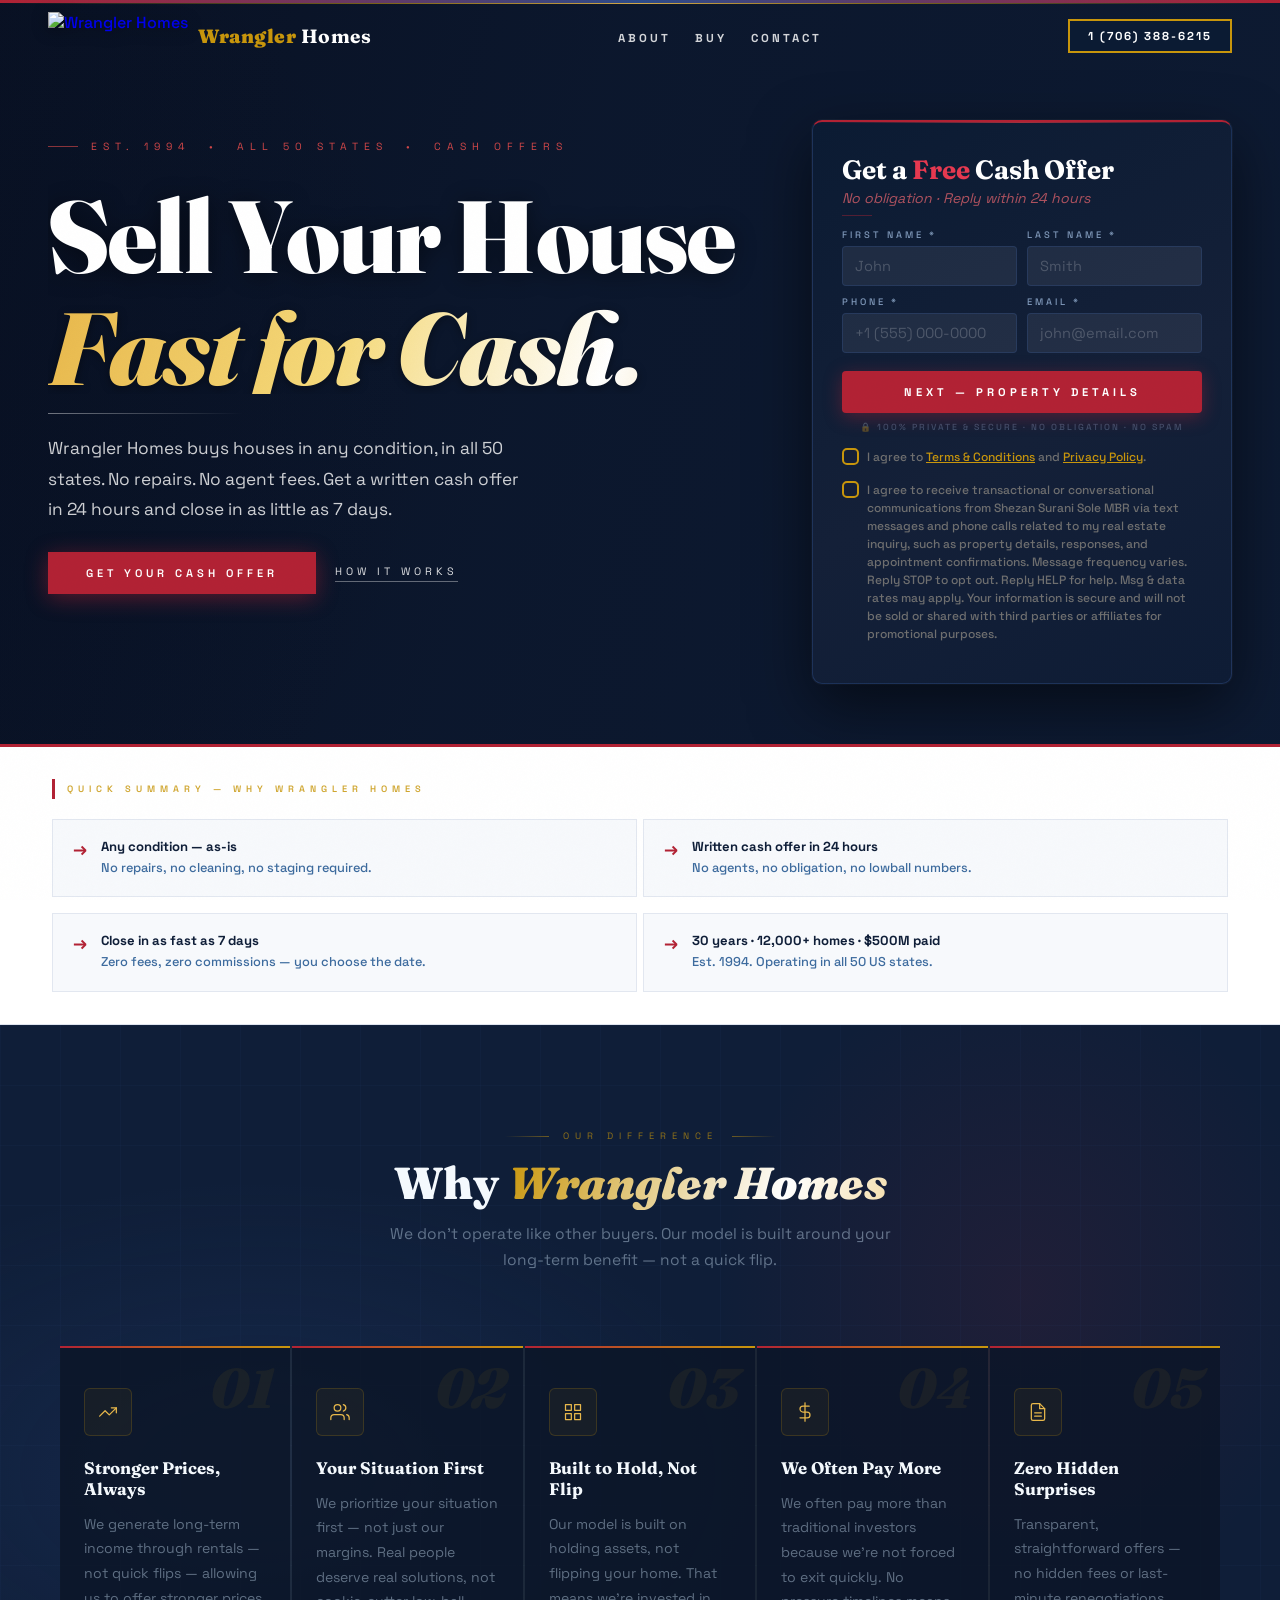
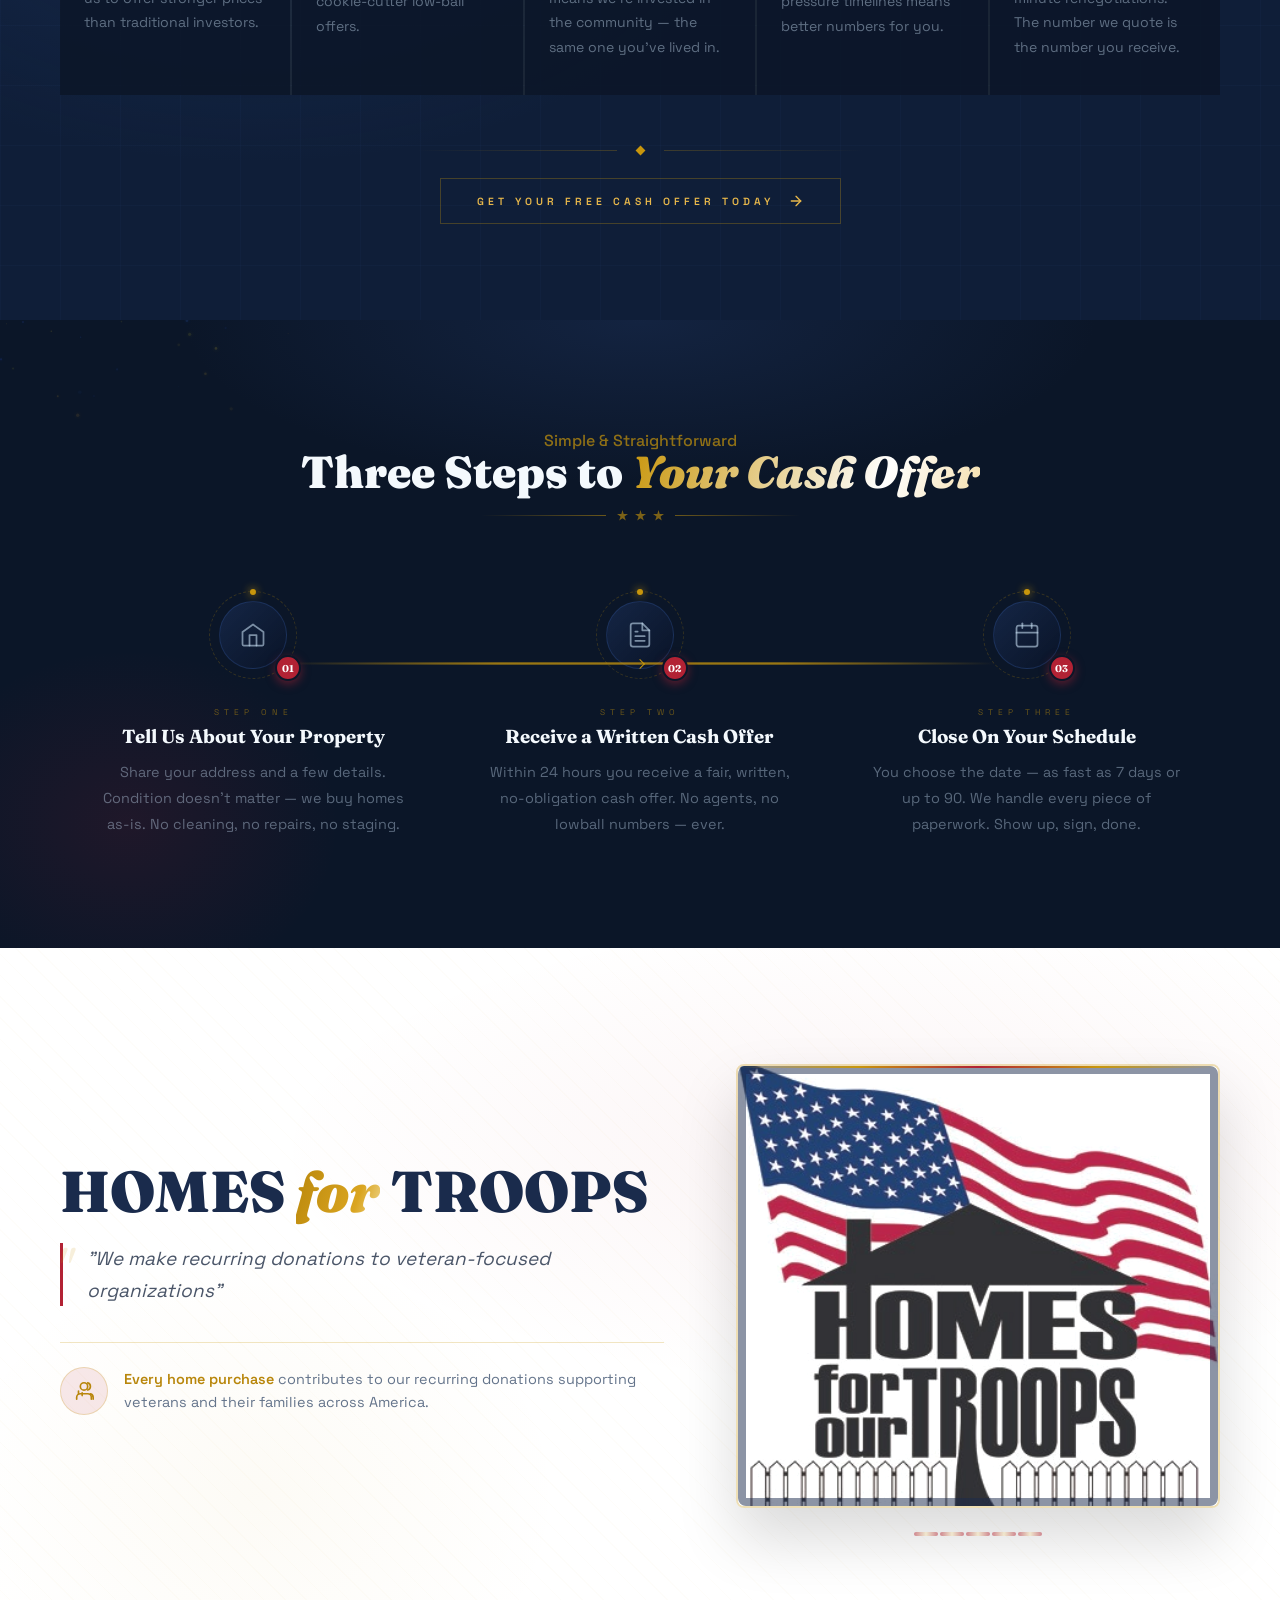
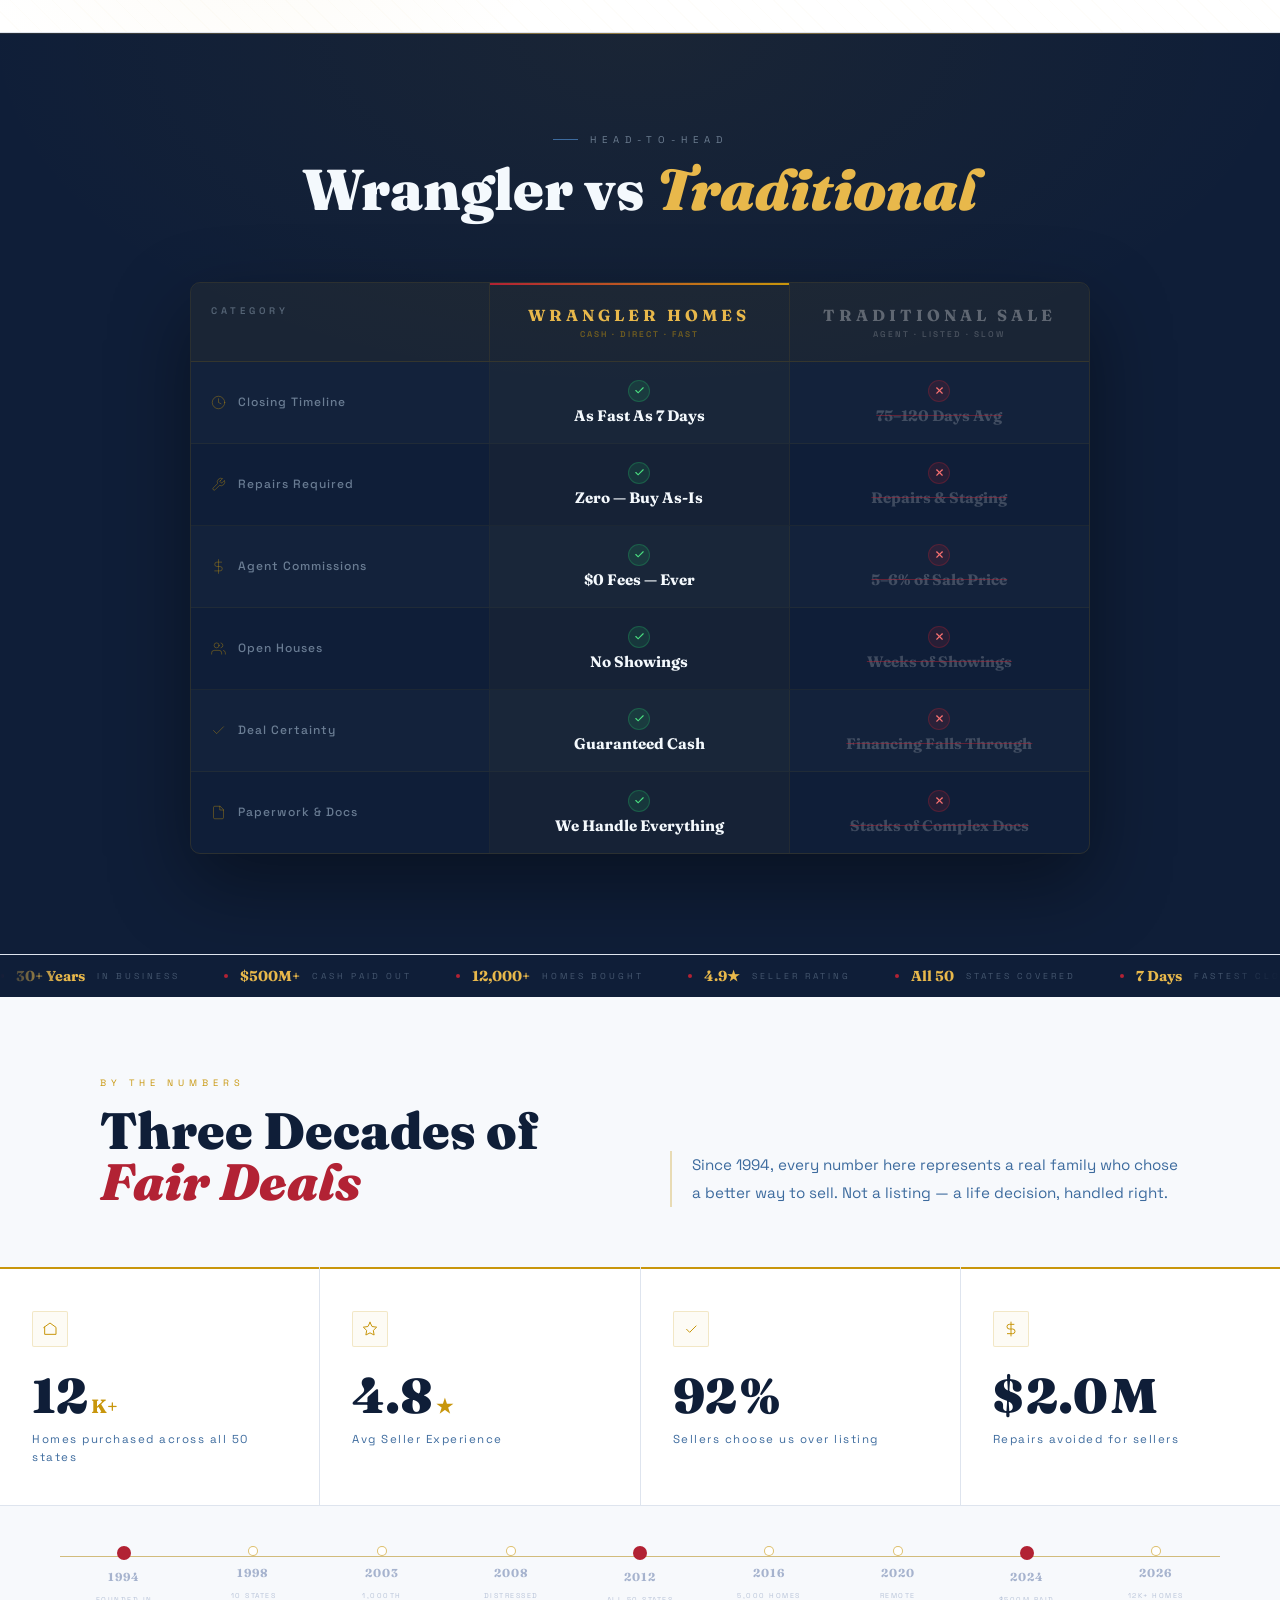
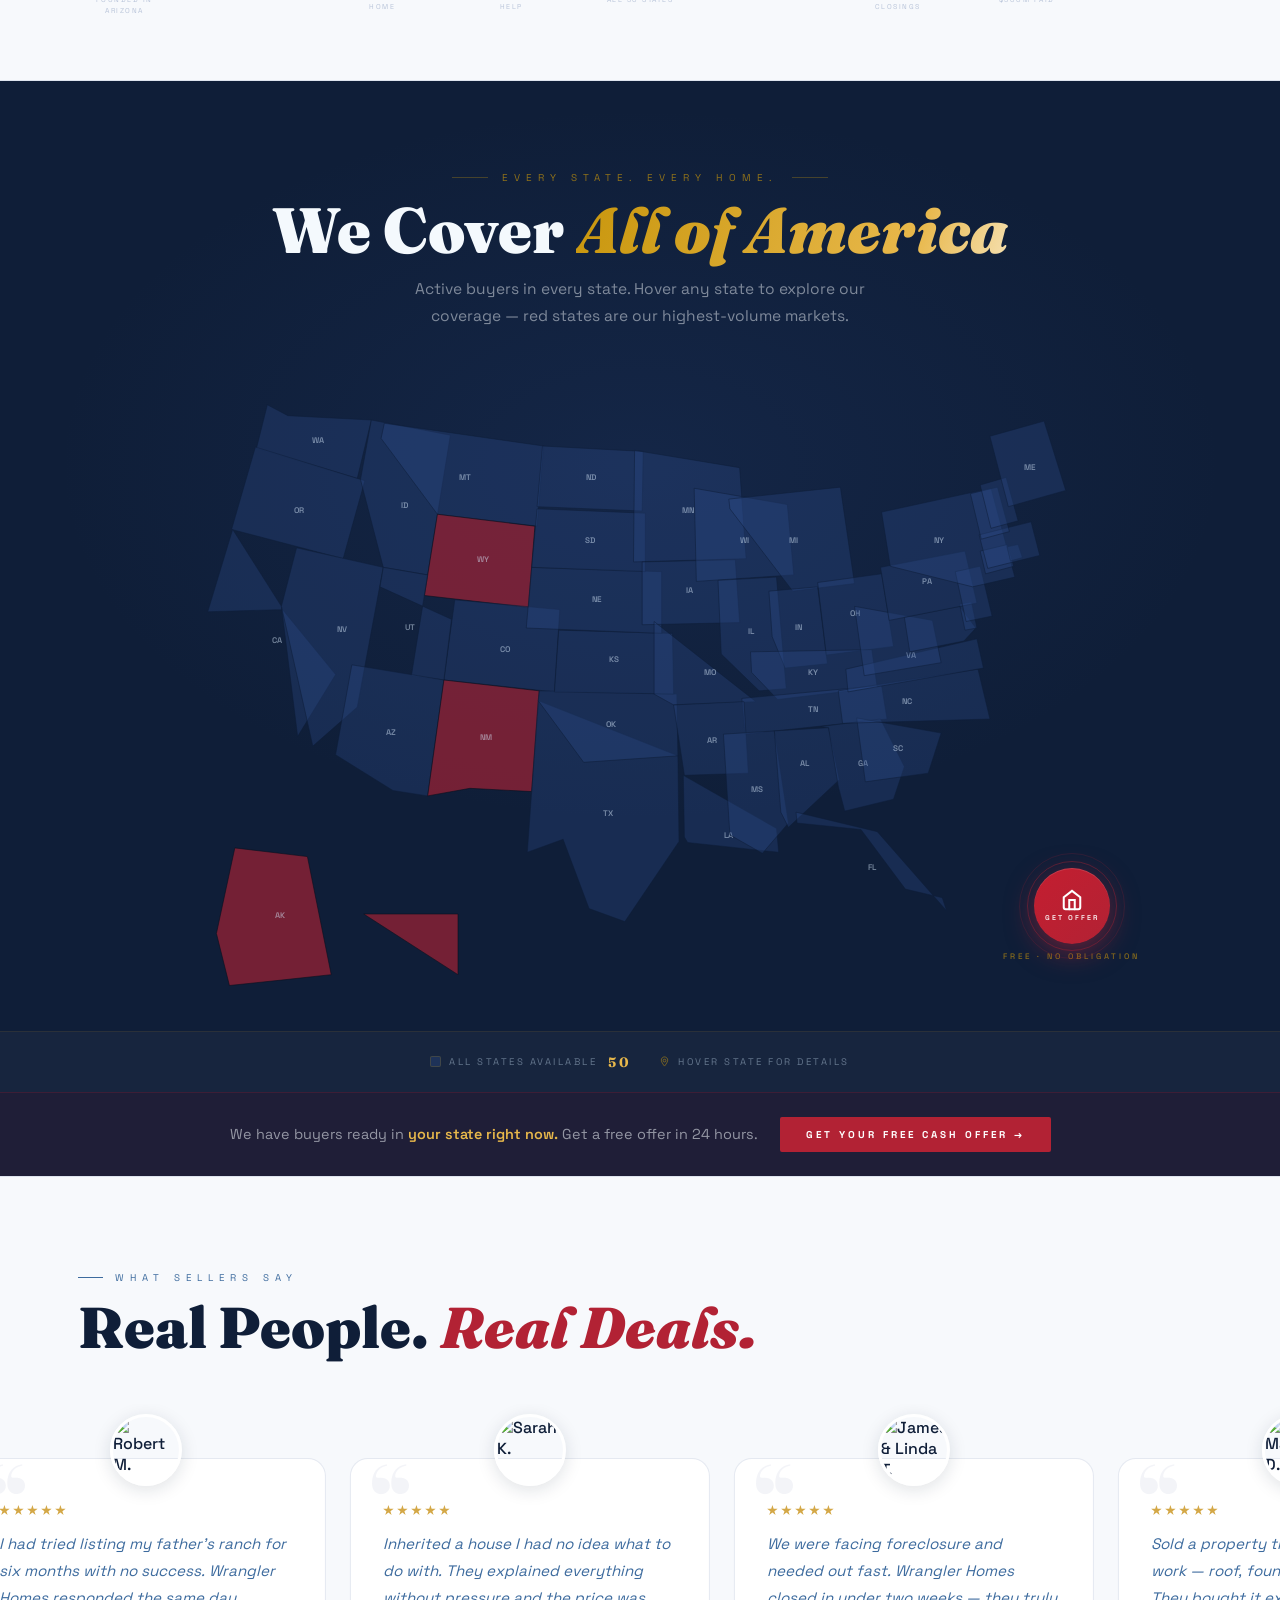
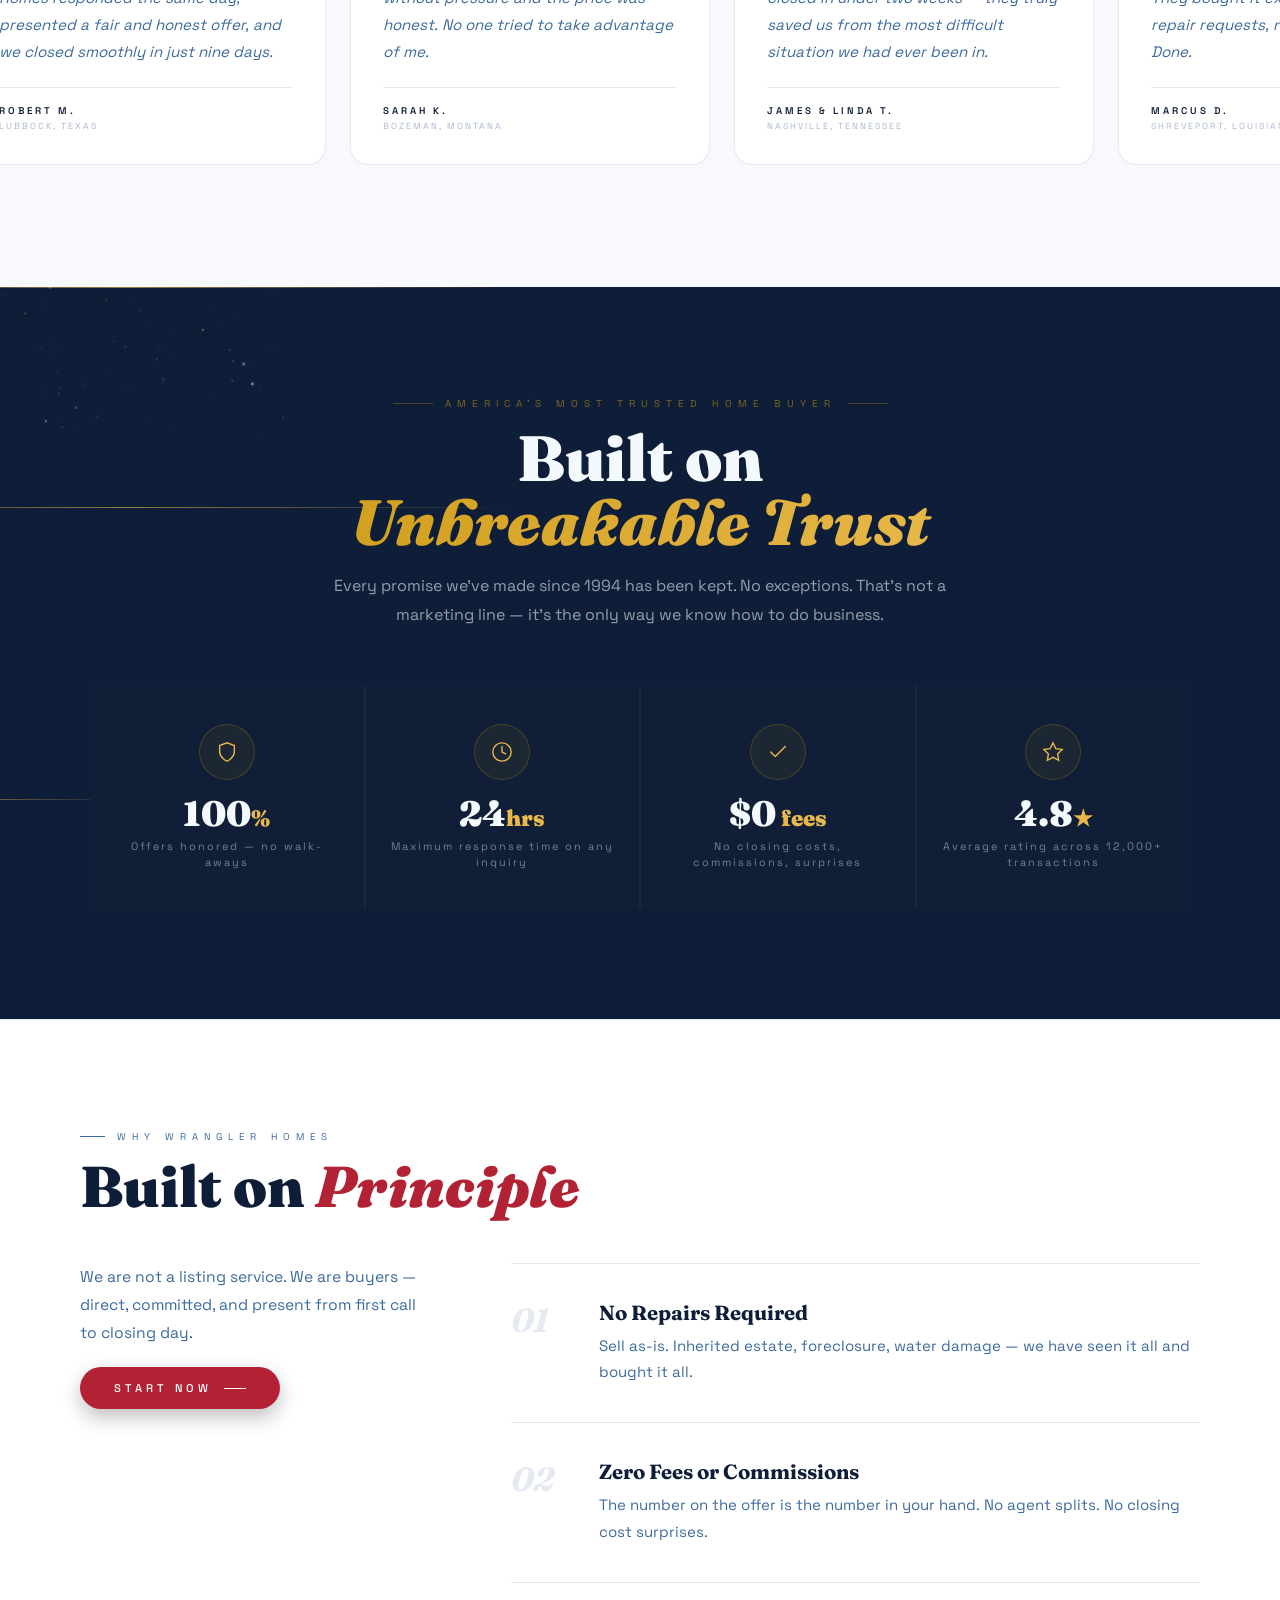
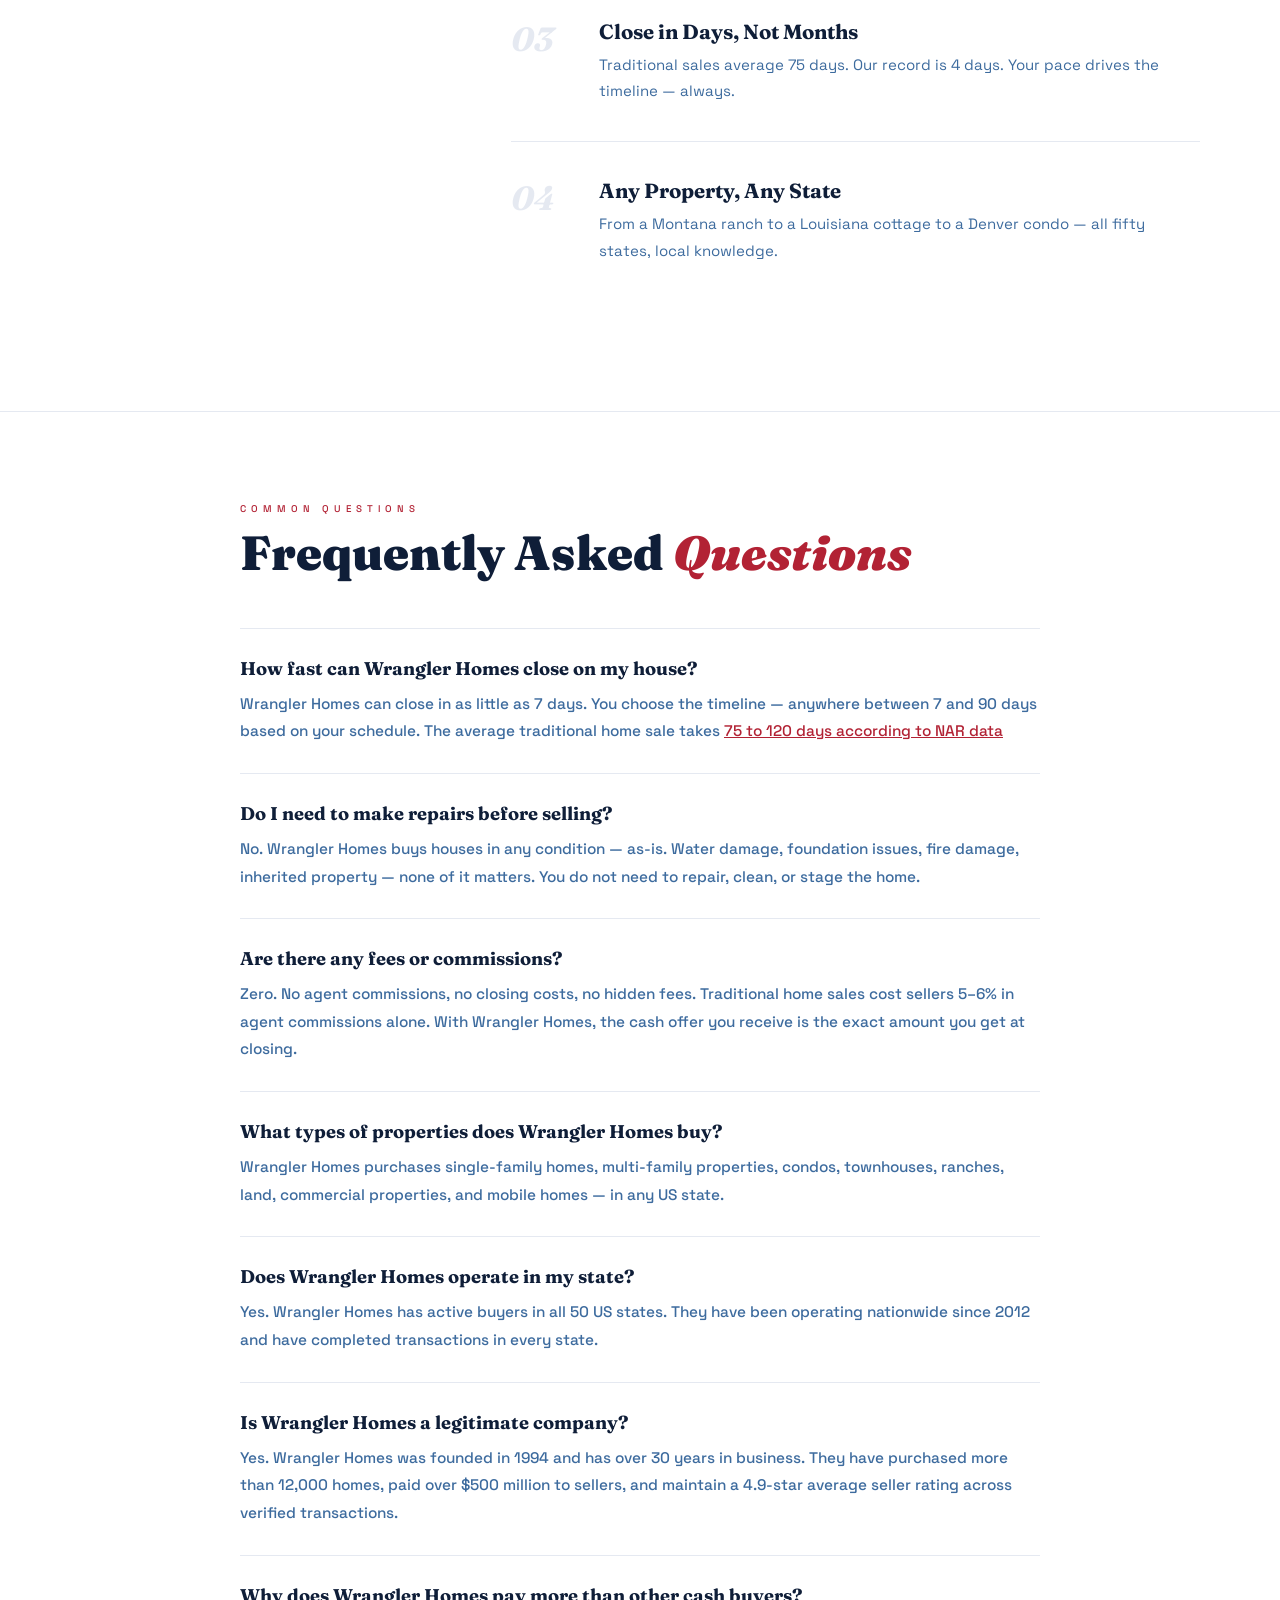
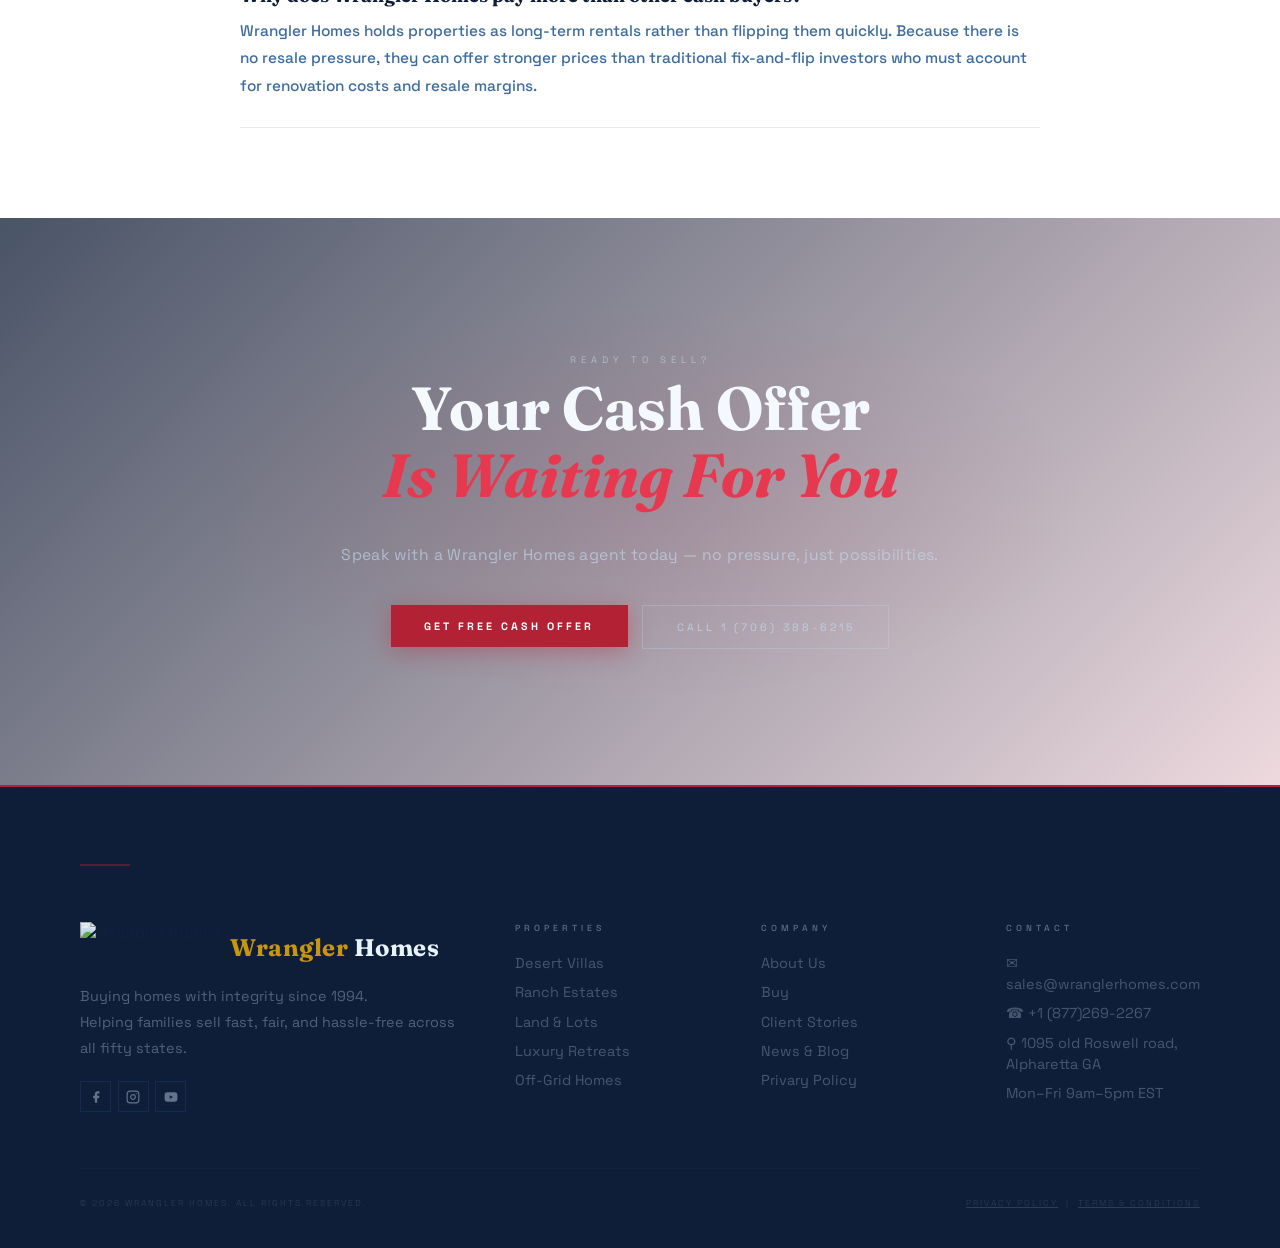
==== index.html @ 445b43e6 "some changes" ====
<!DOCTYPE html>
<html lang="en">

<head>
  <meta charset="UTF-8">
  <meta name="viewport" content="width=device-width, initial-scale=1.0">
  <title>Sell Your House Fast for Cash — No Repairs, No Fees | Wrangler Homes</title>
  <meta name="description"
    content="Wrangler Homes buys houses in any condition across all 50 states since 1994. Get a free written cash offer in 24 hours. No repairs, no fees, close in 7 days. 12,000+ homes purchased.">
  <meta name="keywords"
    content="sell house fast USA, cash home buyers, we buy houses, sell home quickly, no repairs home sale, cash offer home, Wrangler Homes, sell house as-is, fast home closing">
  <link rel="canonical" href="https://wranglerhomes.com/">
  <link rel="icon" href="https://wranglerhomes.com/assets/logown.png" type="image/png">
  <link
    href="https://fonts.googleapis.com/css2?family=Fraunces:opsz,wght@9..144,500;9..144,700;9..144,900&family=Space+Grotesk:wght@400;500;600;700&display=swap"
    rel="stylesheet">
  <link rel="stylesheet" href="./css/custom.css">
  <meta property="og:title" content="Wrangler Homes — We Buy Houses Fast for Cash Across America">
  <meta property="og:description"
    content="No repairs, no agents, no fees. Get a fair written cash offer in 24 hours and close in as little as 7 days. All 50 states.">
  <meta property="og:type" content="website">
  <meta property="og:url" content="https://wranglerhomes.com/">
  <meta property="og:image" content="https://wranglerhomes.com/assets/logown.png">
  <meta property="og:site_name" content="Wrangler Homes">
  <meta property="og:locale" content="en_US">
  <meta name="twitter:card" content="summary_large_image">
  <meta name="twitter:title" content="Wrangler Homes — We Buy Houses Fast for Cash">
  <meta name="twitter:description"
    content="Sell your home fast for cash. No repairs, no fees, close in 7 days. Free offer — all 50 states.">
  <meta name="twitter:image" content="https://wranglerhomes.com/assets/logown.png">
  <meta name="robots" content="index, follow">

  <script type="application/ld+json">
{
  "@context": "https://schema.org",
  "@graph": [
    {
      "@type": "RealEstateAgency",
      "@id": "https://wranglerhomes.com/#organization",
      "name": "Wrangler Homes",
      "url": "https://wranglerhomes.com",
      "logo": "https://wranglerhomes.com/assets/logown.png",
      "foundingDate": "1994",
      "description": "Wrangler Homes is a direct cash home buyer operating in all 50 US states since 1994. We purchase homes as-is with no repairs, no agent fees, and close in as little as 7 days.",
      "telephone": "+17063886215",
      "email": "sales@wranglerhomes.com",
      "address": {
        "@type": "PostalAddress",
        "streetAddress": "1095 Old Roswell Road",
        "addressLocality": "Alpharetta",
        "addressRegion": "GA",
        "addressCountry": "US"
      },
      "areaServed": {"@type": "Country", "name": "United States"},
      "openingHours": "Mo-Fr 09:00-17:00",
      "contactPoint": {
        "@type": "ContactPoint",
        "telephone": "+17063886215",
        "contactType": "customer service",
        "email": "sales@wranglerhomes.com",
        "availableLanguage": "English"
      }
    },
    {
      "@type": "WebSite",
      "@id": "https://wranglerhomes.com/#website",
      "url": "https://wranglerhomes.com",
      "name": "Wrangler Homes",
      "publisher": {
        "@id": "https://wranglerhomes.com/#organization"
      }
    },
    {
      "@type": "FAQPage",
      "mainEntity": [
        {
          "@type": "Question",
          "name": "How fast can Wrangler Homes close on my house?",
          "acceptedAnswer": {
            "@type": "Answer",
            "text": "Wrangler Homes can close in as little as 7 days. You choose the timeline — anywhere between 7 and 90 days. The average traditional home sale takes 75 to 120 days by comparison."
          }
        },
        {
          "@type": "Question",
          "name": "Do I need to make repairs before selling to Wrangler Homes?",
          "acceptedAnswer": {
            "@type": "Answer",
            "text": "No. Wrangler Homes buys houses in any condition — as-is. Water damage, foundation issues, fire damage, or inherited property — you do not need to repair, clean, or stage the home."
          }
        },
        {
          "@type": "Question",
          "name": "Are there any fees or commissions when selling to Wrangler Homes?",
          "acceptedAnswer": {
            "@type": "Answer",
            "text": "There are zero fees, zero commissions, and zero closing costs. Traditional sales cost 5–6% in agent commissions. With Wrangler Homes, the offer you receive is the exact amount you get at closing."
          }
        },
        {
          "@type": "Question",
          "name": "What types of properties does Wrangler Homes buy?",
          "acceptedAnswer": {
            "@type": "Answer",
            "text": "Wrangler Homes purchases single-family homes, multi-family properties, condos, townhouses, ranches, land, commercial properties, and mobile homes across all 50 US states."
          }
        },
        {
          "@type": "Question",
          "name": "Is Wrangler Homes a legitimate company?",
          "acceptedAnswer": {
            "@type": "Answer",
            "text": "Yes. Wrangler Homes was founded in 1994 and has over 30 years in business. They have purchased more than 12,000 homes, paid over $500 million to sellers, and maintain a 4.9-star average rating."
          }
        },
        {
          "@type": "Question",
          "name": "Does Wrangler Homes operate in my state?",
          "acceptedAnswer": {
            "@type": "Answer",
            "text": "Yes. Wrangler Homes has active buyers in all 50 US states and has completed transactions in every state since 2012."
          }
        },
        {
          "@type": "Question",
          "name": "How does the cash offer process work?",
          "acceptedAnswer": {
            "@type": "Answer",
            "text": "Step 1: Share your property address and condition. Step 2: Receive a written cash offer within 24 hours. Step 3: Choose your closing date — as fast as 7 days. Wrangler Homes handles all paperwork."
          }
        },
        {
          "@type": "Question",
          "name": "Why does Wrangler Homes pay more than other cash buyers?",
          "acceptedAnswer": {
            "@type": "Answer",
            "text": "Wrangler Homes holds properties as long-term rentals rather than flipping them. This removes resale pressure, allowing them to offer stronger prices than traditional fix-and-flip investors."
          }
        }
      ]
    },
    {
      "@type": "HowTo",
      "name": "How to Sell Your House for Cash with Wrangler Homes",
      "description": "Sell your home fast for cash in three steps — no repairs, no fees, no agent commissions.",
      "totalTime": "P7D",
      "step": [
        {
          "@type": "HowToStep",
          "position": 1,
          "name": "Tell us about your property",
          "text": "Submit your property address, type, and condition. All property types and conditions accepted — no repairs or cleaning needed."
        },
        {
          "@type": "HowToStep",
          "position": 2,
          "name": "Receive your written cash offer",
          "text": "Within 24 hours you receive a fair, written, no-obligation cash offer with zero agent fees."
        },
        {
          "@type": "HowToStep",
          "position": 3,
          "name": "Close on your schedule",
          "text": "Choose your closing date — as fast as 7 days or up to 90. Wrangler Homes handles all paperwork."
        }
      ]
    }
  ]
}
</script>

  <style>
    *,
    *::before,
    *::after {
      margin: 0;
      padding: 0;
      box-sizing: border-box
    }

    html,
    body {
      overflow-x: hidden
    }

    html {
      scroll-behavior: smooth
    }

    :root {
      --navy: #0F1E38;
      --blue: #2C4B8A;
      --blue-mid: #3D6B9E;
      --blue-lt: #C8DCED;
      --white: #ffffff;
      --off-white: #F7F9FC;
      --red: #B22234;
      --red-dark: #8B1A27;
      --gold: #C8960C;
      --gold-lt: #E8B84B;
      --border-l: rgba(44, 75, 138, 0.12);
      --border-m: rgba(44, 75, 138, 0.22);
      --shadow: rgba(15, 30, 56, 0.13);
      --f-head: 'Fraunces', serif;
      --f-ui: 'Space Grotesk', system-ui, sans-serif;
    }

    body {
      background: var(--off-white);
      font-family: var(--f-ui);
      font-weight: 500;
      color: var(--navy);
      -webkit-font-smoothing: antialiased
    }

    /* scrollbar */
    ::-webkit-scrollbar {
      width: 9px;
    }

    ::-webkit-scrollbar-track {
      background: #0d1a32;
    }

    ::-webkit-scrollbar-thumb {
      border-radius: 6px;
      background: linear-gradient(180deg, #081a3a, #102a5c, #1f3a75, #2e4f9e, #ffffff, #f2c6cc, #c4455a, #8b1a2b, #5c0f1a);
    }

    ::selection {
      background: #d4af37;
      color: #0b1b33;
    }

    #grain {
      position: fixed;
      inset: 0;
      pointer-events: none;
      z-index: 8000;
      opacity: .02;
      background-image: url("data:image/svg+xml,%3Csvg viewBox='0 0 600 600' xmlns='http://www.w3.org/2000/svg'%3E%3Cfilter id='f'%3E%3CfeTurbulence type='fractalNoise' baseFrequency='.75' numOctaves='4' stitchTiles='stitch'/%3E%3C/filter%3E%3Crect width='600' height='600' filter='url(%23f)'/%3E%3C/svg%3E");
      background-size: 200px;
      mix-blend-mode: multiply
    }

    /* LOADER */
    #loader {
      position: fixed;
      inset: 0;
      z-index: 99999;
      background: var(--navy);
      display: flex;
      flex-direction: column;
      align-items: center;
      justify-content: center;
      gap: 20px;
      transition: opacity .45s, visibility .45s
    }

    #loader.hide {
      opacity: 0;
      visibility: hidden;
      pointer-events: none
    }

    .wagon-wheel {
      width: 70px;
      height: 70px;
      animation: wSpin 1.1s linear infinite;
      filter: drop-shadow(0 4px 14px rgba(178, 34, 52, .5))
    }

    @keyframes wSpin {
      to {
        transform: rotate(360deg)
      }
    }

    .loader-title {
      font-family: var(--f-head);
      font-weight: 900;
      font-size: 1.5rem;
      letter-spacing: 4px;
      color: #fff
    }

    .loader-title span {
      color: var(--red)
    }

    .loader-bar-wrap {
      width: 130px;
      height: 2px;
      background: rgba(255, 255, 255, .12);
      border-radius: 2px;
      overflow: hidden
    }

    .loader-bar {
      height: 100%;
      width: 0;
      background: linear-gradient(90deg, var(--red), #e63950);
      border-radius: 2px;
      animation: lBar 1.5s cubic-bezier(.4, 0, .2, 1) forwards
    }

    @keyframes lBar {
      to {
        width: 100%
      }
    }

    .loader-hint {
      font-family: var(--f-ui);
      font-size: .57rem;
      letter-spacing: 4px;
      text-transform: uppercase;
      color: rgba(255, 255, 255, .35);
      animation: lPulse .9s ease-in-out infinite alternate
    }

    @keyframes lPulse {
      from {
        opacity: .2
      }

      to {
        opacity: .65
      }
    }

    /* ── NAV ── */
    #nav {
      position: fixed;
      top: 0;
      left: 0;
      right: 0;
      z-index: 600;
      display: flex;
      align-items: center;
      justify-content: space-between;
      padding: 10px 48px;
      transition: all .38s cubic-bezier(.4, 0, .2, 1);
      height: 72px
    }

    /* Increased from 64px to accommodate larger logo */
    #nav.stuck {
      background: rgba(255, 255, 255, .97);
      backdrop-filter: blur(20px);
      padding: 8px 48px;
      border-bottom: 1px solid var(--border-m);
      box-shadow: 0 2px 20px rgba(15, 30, 56, .07)
    }

    /* Logo image in nav - ADJUSTED - INCREASED SIZE */
    .nav-brand {
      display: flex;
      align-items: center;
      gap: 10px;
      text-decoration: none
    }

    .nav-logo-img {
      height: 48px;
      width: auto;
      object-fit: contain;
      display: block;
      filter: drop-shadow(0 2px 8px rgba(0, 0, 0, .4));
      transition: height .3s, filter .3s
    }

    /* Increased from 36px to 48px */
    #nav.stuck .nav-logo-img {
      height: 52px;
      filter: none
    }

    /* Increased from 32px to 42px */
    .nav-brand-text {
      font-family: var(--f-head);
      font-weight: 700;
      font-size: 1.2rem;
      color: #fff;
      letter-spacing: 0.5px;
      transition: color .3s
    }

    /* Slightly increased from 1.1rem */
    #nav.stuck .nav-brand-text {
      color: var(--navy)
    }

    .nav-brand-text span {
      color: var(--gold);
      font-weight: 900
    }


    /* Desktop links */
    .nav-links {
      display: flex;
      gap: 24px;
      list-style: none;
      margin: 0;
      padding: 0
    }

    .nav-links a {
      font-family: var(--f-ui);
      font-weight: 700;
      font-size: .72rem;
      letter-spacing: 3px;
      text-transform: uppercase;
      color: rgba(255, 255, 255, .82);
      text-decoration: none;
      position: relative;
      transition: color .24s;
      white-space: nowrap
    }

    .nav-links a::after {
      content: '';
      position: absolute;
      bottom: -4px;
      left: 0;
      right: 100%;
      height: 1px;
      background: #e63950;
      transition: right .34s cubic-bezier(.7, 0, .3, 1)
    }

    .nav-links a:hover {
      color: #fff
    }

    .nav-links a:hover::after {
      right: 0
    }

    #nav.stuck .nav-links a {
      color: var(--blue-mid)
    }

    #nav.stuck .nav-links a:hover {
      color: var(--navy)
    }

    .nav-tel {
      font-family: var(--f-ui);
      font-weight: 900;
      font-size: .72rem;
      letter-spacing: 2px;
      color: #fff;
      background-color: #0b1b33;
      text-decoration: none;
      border: 2.5px solid var(--gold);
      padding: 8px 18px;
      transition: all .24s;
      white-space: nowrap;
      flex-shrink: 0
    }

    .nav-tel:hover {
      border-color: #e63950;
      background: rgba(178, 34, 52, .18)
    }

    #nav.stuck .nav-tel {
      color: var(--gold);
      border-color: rgba(218, 165, 32, 0.082)
    }

    #nav.stuck .nav-tel:hover {
      border-color: var(--gold);
      background: rgba(218, 165, 32, 0.082)
    }

    .nav-hamburger {
      display: none;
      flex-direction: column;
      justify-content: center;
      gap: 5px;
      width: 40px;
      height: 40px;
      cursor: pointer;
      background: none;
      border: 1.5px solid rgba(255, 255, 255, .3);
      border-radius: 2px;
      padding: 8px;
      flex-shrink: 0;
      transition: border-color .24s;
      position: relative;
      z-index: 600
    }

    .nav-hamburger span {
      display: block;
      width: 100%;
      height: 1.5px;
      background: #fff;
      transition: transform .3s cubic-bezier(.4, 0, .2, 1), opacity .22s;
      transform-origin: center
    }

    #nav.stuck .nav-hamburger {
      border-color: var(--border-m)
    }

    #nav.stuck .nav-hamburger span {
      background: var(--navy)
    }

    .nav-hamburger:hover {
      border-color: rgba(255, 255, 255, .7)
    }

    #nav.stuck .nav-hamburger:hover {
      border-color: var(--blue-mid)
    }

    .nav-hamburger.open span:nth-child(1) {
      transform: translateY(6.5px) rotate(45deg)
    }

    .nav-hamburger.open span:nth-child(2) {
      opacity: 0;
      transform: scaleX(0)
    }

    .nav-hamburger.open span:nth-child(3) {
      transform: translateY(-6.5px) rotate(-45deg)
    }

    .nav-drawer {
      position: fixed;
      top: 0;
      left: 0;
      right: 0;
      bottom: 0;
      z-index: 595;
      background: #0F1E38;
      display: flex;
      flex-direction: column;
      align-items: center;
      justify-content: center;
      gap: 32px;
      opacity: 0;
      pointer-events: none;
      visibility: hidden;
      transition: opacity .32s, visibility .32s
    }

    .nav-drawer.open {
      opacity: 1;
      pointer-events: all;
      visibility: visible
    }

    .nav-drawer .nav-links {
      display: flex;
      flex-direction: column;
      align-items: center;
      gap: 24px;
      list-style: none;
      padding: 0;
      margin: 0
    }

    .nav-drawer .nav-links a {
      font-family: var(--f-ui);
      font-weight: 500;
      font-size: .82rem;
      letter-spacing: 5px;
      text-transform: uppercase;
      color: rgba(195, 218, 238, .8);
      text-decoration: none;
      transition: color .2s;
      display: block
    }

    .nav-drawer .nav-links a:hover,
    .nav-drawer .nav-links a:active {
      color: #fff
    }

    .nav-drawer .nav-links a::after {
      display: none
    }

    .nav-drawer .nav-tel {
      font-family: var(--f-ui);
      font-weight: 600;
      font-size: .7rem;
      letter-spacing: 2px;
      color: var(--gold-lt);
      text-decoration: none;
      border: 1.5px solid rgba(200, 150, 12, .45);
      padding: 14px 36px;
      transition: all .24s;
      white-space: nowrap;
      display: inline-block
    }

    .nav-drawer .nav-tel:hover {
      border-color: var(--gold-lt);
      background: rgba(200, 150, 12, .1)
    }

    /* HERO */
    #hero {
      position: relative;
      min-height: auto;
      overflow: hidden;
      display: flex;
      align-items: center;
      padding-top: 20px
    }

    #hero-video {
      position: absolute;
      inset: 0;
      width: 100%;
      height: 100%;
      object-fit: cover;
      z-index: 0;
      background: #0F1E38
    }

    #hero::before {
      content: '';
      position: absolute;
      inset: 0;
      z-index: 1;
      background: linear-gradient(105deg, rgba(8, 16, 34, .93) 0%, rgba(10, 20, 40, .7) 42%, rgba(10, 20, 40, .35) 100%);
      pointer-events: none
    }

    #hero::after {
      content: '';
      position: absolute;
      inset: 0;
      z-index: 1;
      background: radial-gradient(ellipse 52% 105% at 0% 55%, rgba(8, 16, 34, .46) 0%, transparent 65%);
      pointer-events: none
    }

    .hero-stripe {
      position: absolute;
      top: 0;
      left: 0;
      right: 0;
      height: 3px;
      z-index: 10;
      background: linear-gradient(90deg, var(--red) 0%, var(--blue) 50%, var(--red) 100%)
    }

    .hero-gold-line {
      position: absolute;
      top: 3px;
      left: 0;
      right: 0;
      height: 1px;
      z-index: 10;
      background: linear-gradient(90deg, transparent, rgba(200, 150, 12, .6) 30%, rgba(232, 184, 75, .9) 50%, rgba(200, 150, 12, .6) 70%, transparent);
      animation: goldShimmer 4s ease-in-out infinite
    }

    @keyframes goldShimmer {

      0%,
      100% {
        opacity: .5
      }

      50% {
        opacity: 1
      }
    }

    .hero-split {
      position: relative;
      z-index: 10;
      width: 100%;
      max-width: 1500px;
      margin: 0 auto;
      padding: 90px 72px 60px;
      display: grid;
      grid-template-columns: 1fr 460px;
      gap: 52px;
      align-items: start
    }

    .hero-eyebrow {
      font-family: var(--f-ui);
      font-weight: 400;
      font-size: .65rem;
      letter-spacing: 6px;
      text-transform: uppercase;
      color: rgba(225, 75, 75, .92);
      margin-bottom: 17px;
      display: flex;
      align-items: center;
      gap: 13px;
      opacity: 0;
      animation: fadeUp .72s .33s forwards
    }

    .hero-eyebrow::before {
      content: '';
      width: 30px;
      height: 1px;
      background: rgba(225, 75, 75, .6);
      flex-shrink: 0
    }

    .hero-h1 {
      font-family: var(--f-head);
      font-weight: 900;
      font-size: clamp(3.8rem, 8vw, 8.5rem);
      line-height: .9;
      letter-spacing: -1.5px
    }

    .hero-h1 .line {
      display: block;
      overflow: hidden
    }

    .hero-h1 .line span {
      display: block;
      opacity: 0;
      transform: translateY(108%)
    }

    .hero-h1 .l1 span {
      color: #fff;
      text-shadow: 0 2px 22px rgba(0, 0, 0, .48);
      line-height: 132px;
      animation: slideUp .82s .53s cubic-bezier(.16, 1, .3, 1) forwards
    }

    .hero-h1 .l2 span {
      font-style: italic;
      background: linear-gradient(110deg, #E8B84B 0%, #f5d97a 18%, #ffffff 34%, #E8B84B 52%, #f0c84a 68%, #ffffff 82%, #C8960C 100%);
      background-size: 230% 100%;
      -webkit-background-clip: text;
      -webkit-text-fill-color: transparent;
      background-clip: text;
      filter: drop-shadow(0 2px 5px rgba(0, 0, 0, .4));
      animation: slideUp .82s .72s cubic-bezier(.16, 1, .3, 1) forwards, goldSweep 5.5s 2.2s ease-in-out infinite
    }

    @keyframes goldSweep {

      0%,
      100% {
        background-position: 115% 50%
      }

      46%,
      54% {
        background-position: 4% 50%
      }
    }

    .hero-divider {
      width: 0;
      height: 1px;
      background: linear-gradient(90deg, rgba(255, 255, 255, .42), transparent);
      margin: 19px 0;
      animation: expandLine .88s 1.32s cubic-bezier(.7, 0, .3, 1) forwards
    }

    .hero-sub {
      font-family: var(--f-ui);
      font-weight: 400;
      font-size: 1.08rem;
      color: rgba(255, 255, 255, .8);
      max-width: 480px;
      line-height: 1.76;
      opacity: 0;
      animation: fadeUp .72s 1.52s forwards
    }

    .hero-actions {
      display: flex;
      align-items: center;
      gap: 19px;
      margin-top: 28px;
      flex-wrap: wrap;
      opacity: 0;
      animation: fadeUp .72s 1.76s forwards
    }

    .btn-primary {
      font-family: var(--f-ui);
      font-weight: 600;
      font-size: .69rem;
      letter-spacing: 4px;
      text-transform: uppercase;
      color: #fff;
      background: var(--red);
      padding: 14px 38px;
      text-decoration: none;
      position: relative;
      overflow: hidden;
      transition: transform .24s, box-shadow .24s;
      display: inline-block;
      box-shadow: 0 4px 22px rgba(178, 34, 52, .48);
      flex-shrink: 0
    }

    .btn-primary::before {
      content: '';
      position: absolute;
      inset: 0;
      background: var(--red-dark);
      clip-path: polygon(0 0, 0 0, 0 100%, 0 100%);
      transition: clip-path .42s cubic-bezier(.7, 0, .3, 1)
    }

    .btn-primary:hover::before {
      clip-path: polygon(0 0, 100% 0, 100% 100%, 0 100%)
    }

    .btn-primary:hover {
      transform: translateY(-2px);
      box-shadow: 0 7px 26px rgba(178, 34, 52, .52)
    }

    .btn-primary span {
      position: relative;
      z-index: 1
    }

    .btn-ghost-hero {
      font-family: var(--f-ui);
      font-weight: 400;
      font-size: .67rem;
      letter-spacing: 4px;
      text-transform: uppercase;
      color: rgba(255, 255, 255, .86);
      text-decoration: none;
      border-bottom: 1.5px solid rgba(255, 255, 255, .36);
      padding-bottom: 3px;
      transition: color .26s, border-color .26s;
      white-space: nowrap
    }

    .btn-ghost-hero:hover {
      color: #e63950;
      border-color: #e63950
    }

    /* FORM */
    .hero-form-wrap {
      opacity: 0;
      animation: fadeUp .82s .6s forwards;
      position: sticky;
      top: 380px
    }

    .hero-left {
      display: flex;
      flex-direction: column;
      justify-content: center;
      padding-top: 20px
    }

    .hero-form-card {
      background: linear-gradient(152deg, #0b1b33 0%, #142038 55%, #0e1c35 100%);
      border: 1.5px solid rgba(55, 88, 150, .38);
      border-top: 2px solid var(--red);
      border-radius: 10px;
      padding: 31px 29px 25px;
      box-shadow: 0 22px 60px rgba(0, 0, 0, .52), 0 0 0 1px rgba(255, 255, 255, .04);
      position: relative;
      overflow: hidden
    }

    .hero-form-card::after {
      content: '';
      position: absolute;
      top: 0;
      left: 0;
      right: 0;
      height: 1px;
      background: linear-gradient(90deg, transparent, rgba(215, 55, 65, .75) 50%, transparent)
    }

    .hf-title {
      font-family: var(--f-head);
      font-weight: 700;
      font-size: 1.65rem;
      color: #fff;
      margin-bottom: 3px
    }

    .hf-title span {
      color: #e63950
    }

    .hf-sub {
      font-family: var(--f-ui);
      font-weight: 400;
      font-size: .88rem;
      font-style: italic;
      color: rgba(215, 95, 105, .8);
      margin-bottom: 8px
    }

    .hf-divider {
      width: 30px;
      height: 1px;
      background: rgba(178, 34, 52, .42);
      margin: 5px 0 13px
    }

    .form-row {
      margin-bottom: 10px;
      position: relative
    }

    .form-row label {
      display: block;
      font-family: var(--f-ui);
      font-weight: 500;
      font-size: .59rem;
      letter-spacing: 3px;
      text-transform: uppercase;
      color: rgba(160, 188, 224, .78);
      margin-bottom: 5px
    }

    .form-row input,
    .form-row select,
    .form-row textarea {
      width: 100%;
      background: rgba(255, 255, 255, .07);
      border: 1px solid rgba(55, 88, 150, .3);
      color: #fff;
      font-family: var(--f-ui);
      font-weight: 400;
      font-size: .91rem;
      padding: 10px 12px;
      outline: none;
      transition: border-color .26s, background .26s, box-shadow .26s;
      border-radius: 4px;
      appearance: none;
      -webkit-appearance: none
    }

    .form-row input::placeholder,
    .form-row textarea::placeholder {
      color: rgba(255, 255, 255, .2)
    }

    .form-row input:focus,
    .form-row select:focus,
    .form-row textarea:focus {
      border-color: rgba(178, 34, 52, .58);
      background: rgba(255, 255, 255, .1);
      box-shadow: 0 0 0 3px rgba(178, 34, 52, .09)
    }

    .form-row input.err,
    .form-row select.err {
      border-color: rgba(215, 55, 55, .62);
      box-shadow: 0 0 0 3px rgba(215, 55, 55, .07)
    }

    .form-row .err-msg {
      display: none;
      font-family: var(--f-ui);
      font-size: .52rem;
      color: rgba(255, 96, 96, .8);
      margin-top: 4px
    }

    .form-row.has-err .err-msg {
      display: block
    }

    .form-row select option {
      background: #142038;
      color: #fff
    }

    .form-row textarea {
      resize: none;
      height: 64px
    }

    .form-grid {
      display: grid;
      grid-template-columns: 1fr 1fr;
      gap: 10px
    }

    .hf-btn {
      width: 100%;
      margin-top: 8px;
      background: var(--red);
      color: #fff;
      font-family: var(--f-ui);
      font-weight: 700;
      font-size: .7rem;
      letter-spacing: 4px;
      text-transform: uppercase;
      border: none;
      padding: 14px;
      cursor: pointer;
      border-radius: 4px;
      box-shadow: 0 4px 18px rgba(178, 34, 52, .4);
      transition: background .26s, transform .18s;
      position: relative;
      overflow: hidden
    }

    .hf-btn::before {
      content: '';
      position: absolute;
      inset: 0;
      background: var(--red-dark);
      clip-path: polygon(0 0, 0 0, 0 100%, 0 100%);
      transition: clip-path .42s cubic-bezier(.7, 0, .3, 1)
    }

    .hf-btn:hover::before {
      clip-path: polygon(0 0, 100% 0, 100% 100%, 0 100%)
    }

    .hf-btn:hover {
      transform: translateY(-2px)
    }

    .hf-btn span {
      position: relative;
      z-index: 1
    }

    .hf-back {
      background: var(--blue);
      box-shadow: 0 4px 18px rgba(44, 75, 138, .4)
    }

    .hf-back::before {
      background: var(--blue-mid)
    }

    .hf-note {
      text-align: center;
      margin-top: 8px;
      font-family: var(--f-ui);
      font-size: .55rem;
      letter-spacing: 2px;
      text-transform: uppercase;
      color: rgba(155, 182, 220, .32)
    }

    @keyframes fadeUp {
      from {
        opacity: 0;
        transform: translateY(16px)
      }

      to {
        opacity: 1;
        transform: translateY(0)
      }
    }

    @keyframes slideUp {
      from {
        opacity: 0;
        transform: translateY(108%)
      }

      to {
        opacity: 1;
        transform: translateY(0)
      }
    }

    @keyframes expandLine {
      from {
        width: 0
      }

      to {
        width: 195px
      }
    }

    /* ══════════════════════════════════════
   WHY WRANGLER — NEW SECTION (below hero)
══════════════════════════════════════ */
    #why-wrangler {
      position: relative;
      background: var(--navy);
      overflow: hidden;
      padding: 96px 60px;
    }

    #why-wrangler::before {
      content: '';
      position: absolute;
      inset: 0;
      background:
        radial-gradient(ellipse 60% 50% at 20% 50%, rgba(44, 75, 138, .22) 0%, transparent 65%),
        radial-gradient(ellipse 40% 60% at 80% 30%, rgba(178, 34, 52, .10) 0%, transparent 60%);
      pointer-events: none;
    }

    /* Animated grid lines */
    #why-wrangler::after {
      content: '';
      position: absolute;
      inset: 0;
      background-image:
        linear-gradient(rgba(44, 75, 138, .07) 1px, transparent 1px),
        linear-gradient(90deg, rgba(44, 75, 138, .07) 1px, transparent 1px);
      background-size: 60px 60px;
      pointer-events: none;
      animation: gridDrift 20s linear infinite;
    }

    @keyframes gridDrift {
      0% {
        background-position: 0 0, 0 0
      }

      100% {
        background-position: 60px 60px, 60px 60px
      }
    }

    .ww-inner {
      position: relative;
      z-index: 2;
      max-width: 1200px;
      margin: 0 auto;
    }

    /* Header */
    .ww-header {
      text-align: center;
      margin-bottom: 72px;
    }

    .ww-eyebrow {
      font-family: var(--f-ui);
      font-weight: 400;
      font-size: .58rem;
      letter-spacing: 6px;
      text-transform: uppercase;
      color: rgba(200, 150, 12, .7);
      display: inline-flex;
      align-items: center;
      gap: 14px;
      margin-bottom: 20px;
    }

    .ww-eyebrow::before,
    .ww-eyebrow::after {
      content: '';
      width: 44px;
      height: 1px;
      background: linear-gradient(90deg, transparent, rgba(200, 150, 12, .5));
    }

    .ww-eyebrow::after {
      transform: scaleX(-1)
    }

    .ww-title {
      font-family: var(--f-head);
      font-weight: 900;
      font-size: clamp(2.4rem, 5vw, 2.8rem);
      line-height: .95;
      color: #F4F9FD;
      margin-bottom: 16px;
    }

    .ww-title em {
      font-style: italic;
      background: linear-gradient(110deg, var(--gold) 0%, #fff 30%, var(--gold-lt) 55%, #fff 70%, var(--gold) 100%);
      background-size: 250% 100%;
      -webkit-background-clip: text;
      -webkit-text-fill-color: transparent;
      background-clip: text;
      animation: shineSweep 4s ease-in-out infinite;
    }

    @keyframes shineSweep {

      0%,
      100% {
        background-position: 0% 50%
      }

      50% {
        background-position: 100% 50%
      }
    }

    .ww-sub {
      font-family: var(--f-ui);
      font-weight: 400;
      font-size: .97rem;
      color: rgba(195, 218, 238, .45);
      line-height: 1.7;
      max-width: 520px;
      margin: 0 auto;
    }

    /* Cards grid */
    .ww-grid {
      display: grid;
      grid-template-columns: repeat(5, 1fr);
      gap: 2px;
      background: rgba(200, 150, 12, .06);
    }

    .ww-card {
      background: rgba(10, 20, 40, .85);
      padding: 42px 24px 36px;
      position: relative;
      overflow: hidden;
      cursor: default;
      opacity: 0;
      transform: translateY(24px);
      transition: opacity .55s cubic-bezier(.2, .85, .3, 1), transform .55s cubic-bezier(.2, .85, .3, 1), background .3s;
    }

    .ww-card.ww-visible {
      opacity: 1;
      transform: translateY(0)
    }

    .ww-card:hover {
      background: rgba(14, 28, 55, .95)
    }

    /* Gold top beam that expands on reveal */
    .ww-card::before {
      content: '';
      position: absolute;
      top: 0;
      left: 0;
      height: 2px;
      width: 0;
      background: linear-gradient(90deg, var(--red), var(--gold));
      transition: width .7s cubic-bezier(.22, 1, .36, 1);
    }

    .ww-card.ww-visible::before {
      width: 100%
    }

    /* Glow on hover */
    .ww-card::after {
      content: '';
      position: absolute;
      inset: 0;
      background: radial-gradient(ellipse 70% 60% at 50% 100%, rgba(200, 150, 12, .06) 0%, transparent 70%);
      opacity: 0;
      transition: opacity .4s;
    }

    .ww-card:hover::after {
      opacity: 1
    }

    /* Number badge */
    .ww-num {
      font-family: var(--f-head);
      font-weight: 900;
      font-style: italic;
      font-size: 3.5rem;
      line-height: 1;
      color: rgba(200, 150, 12, .07);
      position: absolute;
      top: 14px;
      right: 16px;
      transition: color .35s;
      user-select: none;
    }

    .ww-card:hover .ww-num {
      color: rgba(200, 150, 12, .13)
    }

    /* Icon */
    .ww-icon {
      width: 48px;
      height: 48px;
      border-radius: 6px;
      border: 1px solid rgba(200, 150, 12, .2);
      background: rgba(200, 150, 12, .06);
      display: flex;
      align-items: center;
      justify-content: center;
      margin-bottom: 22px;
      transition: border-color .35s, background .35s, transform .4s cubic-bezier(.34, 1.56, .64, 1);
    }

    .ww-card:hover .ww-icon {
      border-color: var(--gold);
      background: rgba(200, 150, 12, .14);
      transform: rotate(-6deg) scale(1.12);
    }

    .ww-icon svg {
      width: 20px;
      height: 20px;
      color: var(--gold-lt);
      transition: color .35s
    }

    .ww-card:hover .ww-icon svg {
      color: #fff
    }

    /* Text */
    .ww-card-title {
      font-family: var(--f-head);
      font-weight: 700;
      font-size: 1.05rem;
      color: #F4F9FD;
      line-height: 1.25;
      margin-bottom: 12px;
      position: relative;
    }

    /* Shine underline on title */
    .ww-card-title::after {
      content: '';
      position: absolute;
      bottom: -5px;
      left: 0;
      height: 1px;
      width: 0;
      background: linear-gradient(90deg, var(--gold), transparent);
      transition: width .5s .1s;
    }

    .ww-card:hover .ww-card-title::after {
      width: 60%
    }

    .ww-card-body {
      font-family: var(--f-ui);
      font-weight: 400;
      font-size: .88rem;
      line-height: 1.75;
      color: rgba(195, 218, 238, .45);
      transition: color .35s;
      position: relative;
      z-index: 1;
    }

    .ww-card:hover .ww-card-body {
      color: rgba(195, 218, 238, .72)
    }

    /* Bottom CTA strip */
    .ww-cta {
      margin-top: 52px;
      text-align: center;
      position: relative;
      z-index: 2;
    }

    .ww-cta-line {
      display: flex;
      align-items: center;
      justify-content: center;
      gap: 20px;
      margin-bottom: 24px;
    }

    .ww-cta-line::before,
    .ww-cta-line::after {
      content: '';
      flex: 1;
      max-width: 200px;
      height: 1px;
      background: linear-gradient(90deg, transparent, rgba(200, 150, 12, .25));
    }

    .ww-cta-line::after {
      transform: scaleX(-1)
    }

    .ww-cta-diamond {
      width: 7px;
      height: 7px;
      background: var(--gold);
      transform: rotate(45deg);
      flex-shrink: 0;
      animation: diamondPulse 2s ease-in-out infinite;
    }

    @keyframes diamondPulse {

      0%,
      100% {
        box-shadow: 0 0 0 0 rgba(200, 150, 12, .4)
      }

      50% {
        box-shadow: 0 0 0 6px rgba(200, 150, 12, 0)
      }
    }

    .ww-cta-btn {
      display: inline-flex;
      align-items: center;
      gap: 14px;
      font-family: var(--f-ui);
      font-weight: 600;
      font-size: .65rem;
      letter-spacing: 4px;
      text-transform: uppercase;
      color: var(--gold-lt);
      text-decoration: none;
      border: 1px solid rgba(200, 150, 12, .3);
      padding: 14px 36px;
      transition: background .3s, border-color .3s, color .3s, transform .25s;
      position: relative;
      overflow: hidden;
    }

    .ww-cta-btn::before {
      content: '';
      position: absolute;
      inset: 0;
      background: var(--gold);
      clip-path: polygon(0 0, 0 0, 0 100%, 0 100%);
      transition: clip-path .42s cubic-bezier(.7, 0, .3, 1);
    }

    .ww-cta-btn:hover::before {
      clip-path: polygon(0 0, 100% 0, 100% 100%, 0 100%)
    }

    .ww-cta-btn:hover {
      color: #0F1E38;
      border-color: var(--gold);
      transform: translateY(-2px)
    }

    .ww-cta-btn span {
      position: relative;
      z-index: 1
    }

    @media(max-width:1100px) {
      .ww-grid {
        grid-template-columns: repeat(3, 1fr)
      }
    }

    @media(max-width:768px) {
      .ww-grid {
        grid-template-columns: 1fr 1fr
      }

      ;

      #why-wrangler {
        padding: 64px 24px
      }
    }

    @media(max-width:480px) {
      .ww-grid {
        grid-template-columns: 1fr
      }

      ;

      #why-wrangler {
        padding: 48px 16px
      }
    }

    /* ABOUT
.section{padding:94px 60px;position:relative}
.about{background:#fff}
.about-grid{max-width:1200px;margin:0 auto;display:grid;grid-template-columns:1fr 1fr;gap:70px;align-items:start}
.eyebrow{font-family:var(--f-ui);font-weight:500;font-size:.59rem;letter-spacing:5px;text-transform:uppercase;color:var(--red);display:block;margin-bottom:10px}
.sec-title,.sec-title-dark{font-family:var(--f-head);font-weight:700;font-size:clamp(2rem,3.5vw,3rem);line-height:1.1;color:var(--navy);margin-bottom:15px}
.sec-title em,.sec-title-dark em{font-style:italic;color:var(--red)}
.divider-rule{display:flex;align-items:center;gap:12px;margin:13px 0 22px}
.divider-rule::before,.divider-rule::after{content:'';height:1px;background:linear-gradient(to right,var(--gold),transparent)}
.divider-rule::before{width:42px}
.divider-rule::after{flex:1;max-width:155px}
.divider-rule-diamond{width:6px;height:6px;background:var(--gold);transform:rotate(45deg);flex-shrink:0}
.body-p{font-family:var(--f-ui);font-weight:400;font-size:.98rem;line-height:1.83;color:var(--blue-mid);margin-bottom:13px}
.pull-quote{margin-top:22px;border-left:3px solid var(--red);padding:12px 18px;background:rgba(178,34,52,.04);transition:background .35s}
.pull-quote:hover{background:rgba(178,34,52,.07)}
.pull-quote p{font-family:var(--f-head);font-style:italic;font-size:1.08rem;line-height:1.6;color:var(--navy)}
.pull-quote cite{font-family:var(--f-ui);font-weight:400;font-size:.57rem;letter-spacing:3px;color:var(--blue-mid);display:block;margin-top:6px;font-style:normal}
.landscape-frame{box-shadow:8px 10px 42px var(--shadow)}
.frame-border{background:linear-gradient(135deg,var(--blue),var(--blue-mid) 45%,var(--blue));padding:2px}
.frame-inset{border:2px solid rgba(44,75,138,.26);padding:3px}
.frame-caption{background:var(--navy);text-align:center;padding:7px 10px;font-family:var(--f-ui);font-weight:400;font-size:.51rem;letter-spacing:4px;color:rgba(195,218,238,.62);text-transform:uppercase} */

    /* ── HOMES FOR TROOPS SECTION (WHITE BACKGROUND) ── */
    /* ── HOMES FOR TROOPS SECTION (WHITE BACKGROUND) ── */
    #homes-for-troops {
      background: #ffffff;
      position: relative;
      overflow: hidden;
      padding: 96px 60px;
      border-bottom: 1px solid rgba(44, 75, 138, .15);
      box-sizing: border-box;
    }

    #homes-for-troops::before {
      content: '';
      position: absolute;
      inset: 0;
      background: radial-gradient(ellipse 70% 50% at 70% 30%, rgba(178, 34, 52, .05) 0%, transparent 70%),
        radial-gradient(ellipse 40% 60% at 20% 80%, rgba(200, 150, 12, .04) 0%, transparent 60%);
      pointer-events: none;
    }

    #homes-for-troops::after {
      content: '';
      position: absolute;
      inset: 0;
      background-image: repeating-linear-gradient(45deg, transparent 0, transparent 14px, rgba(200, 150, 12, .02) 14px, rgba(200, 150, 12, .02) 15px);
      pointer-events: none;
    }

    #homes-for-troops .troops-inner {
      max-width: 1200px;
      margin: 0 auto;
      position: relative;
      z-index: 2;
      width: 100%;
      box-sizing: border-box;
    }

    #homes-for-troops .troops-grid {
      display: grid;
      grid-template-columns: 1.2fr 1fr;
      gap: 52px;
      align-items: center;
      width: 100%;
      box-sizing: border-box;
    }

    #homes-for-troops .troops-content {
      opacity: 0;
      transform: translateY(30px);
      transition: opacity .8s cubic-bezier(.2, .85, .3, 1), transform .8s cubic-bezier(.2, .85, .3, 1);
      min-width: 0;
      /* FIXES text overflow in grid */
      word-break: break-word;
    }

    #homes-for-troops .troops-content.on {
      opacity: 1;
      transform: translateY(0);
    }

    #homes-for-troops .troops-title {
      font-family: var(--f-head);
      font-weight: 900;
      font-size: clamp(2.4rem, 4.5vw, 4.2rem);
      line-height: .95;
      color: #1a2b4c;
      margin-bottom: 24px;
      word-break: break-word;
    }

    #homes-for-troops .troops-title em {
      font-style: italic;
      background: linear-gradient(110deg, #b8860b 0%, #daa520 40%, #f5e6b3 60%, #b8860b 100%);
      background-size: 200%;
      -webkit-background-clip: text;
      -webkit-text-fill-color: transparent;
      background-clip: text;
      animation: gSweep 5s ease-in-out infinite;
    }

    @keyframes gSweep {

      0%,
      100% {
        background-position: 0%
      }

      50% {
        background-position: 100%
      }
    }

    #homes-for-troops .troops-quote {
      font-family: var(--f-ui);
      font-weight: 400;
      font-size: 1.18rem;
      line-height: 1.65;
      color: #4a5568;
      margin-bottom: 18px;
      position: relative;
      padding-left: 24px;
      border-left: 3px solid var(--red);
      font-style: italic;
      word-break: break-word;
    }

    #homes-for-troops .troops-quote::before {
      content: '"';
      font-family: var(--f-head);
      font-size: 3rem;
      color: rgba(200, 150, 12, .15);
      position: absolute;
      top: -15px;
      left: -8px;
    }

    #homes-for-troops .troops-donate-line {
      display: flex;
      align-items: center;
      gap: 16px;
      margin: 36px 0 0;
      padding: 24px 0 0;
      border-top: 1px solid rgba(200, 150, 12, .25);
    }

    #homes-for-troops .troops-donate-icon {
      width: 48px;
      height: 48px;
      border-radius: 50%;
      background: rgba(178, 34, 52, .1);
      border: 1px solid rgba(200, 150, 12, .25);
      display: flex;
      align-items: center;
      justify-content: center;
      flex-shrink: 0;
    }

    #homes-for-troops .troops-donate-icon svg {
      width: 22px;
      height: 22px;
      color: #b8860b;
    }

    #homes-for-troops .troops-donate-text {
      font-family: var(--f-ui);
      font-weight: 400;
      font-size: .9rem;
      color: #64748b;
      line-height: 1.6;
      min-width: 0;
    }

    #homes-for-troops .troops-donate-text strong {
      color: #b8860b;
      font-weight: 600;
    }

    /* IMAGE WRAP — extra padding for badge overflow */
    #homes-for-troops .troops-image-wrap {
      position: relative;
      opacity: 0;
      transform: translateX(30px);
      transition: opacity .8s .15s cubic-bezier(.2, .85, .3, 1), transform .8s .15s cubic-bezier(.2, .85, .3, 1);
      padding-top: 20px;
      padding-left: 20px;
      box-sizing: border-box;
      min-width: 0;
      width: 100%;
    }

    #homes-for-troops .troops-image-wrap.on {
      opacity: 1;
      transform: translateX(0);
    }

    #homes-for-troops .troops-image-frame {
      position: relative;
      border: 2px solid rgba(200, 150, 12, .3);
      border-radius: 8px;
      overflow: hidden;
      box-shadow: 0 30px 60px rgba(0, 0, 0, .15);
      width: 100%;
    }

    #homes-for-troops .troops-image-frame::before {
      content: '';
      position: absolute;
      inset: 0;
      border: 8px solid rgba(26, 43, 76, .5);
      border-radius: 8px;
      pointer-events: none;
      z-index: 1;
    }

    #homes-for-troops .troops-image-frame::after {
      content: '';
      position: absolute;
      top: 0;
      left: 0;
      right: 0;
      height: 2px;
      background: linear-gradient(90deg, transparent, var(--gold), var(--red), var(--gold), transparent);
      z-index: 2;
    }

    #homes-for-troops .troops-image {
      width: 100%;
      height: auto;
      display: block;
      filter: grayscale(20%) contrast(1.05);
      transition: filter .5s, transform .8s;
      object-fit: cover;
    }

    #homes-for-troops .troops-image-wrap:hover .troops-image {
      filter: grayscale(0%) contrast(1);
      transform: scale(1.02);
    }

    #homes-for-troops .troops-badge {
      position: absolute;
      top: 0px;
      left: 0px;
      width: 60px;
      height: 60px;
      background: var(--red);
      border-radius: 50%;
      display: flex;
      align-items: center;
      justify-content: center;
      border: 3px solid var(--gold);
      box-shadow: 0 5px 20px rgba(178, 34, 52, .3);
      z-index: 4;
    }

    #homes-for-troops .troops-badge svg {
      width: 28px;
      height: 28px;
      color: #fff;
    }

    #homes-for-troops .troops-badge-text {
      position: absolute;
      top: 46px;
      left: 36px;
      background: #ffffff;
      padding: 4px 10px;
      font-family: var(--f-ui);
      font-size: .5rem;
      letter-spacing: 2px;
      color: #b8860b;
      border: 1px solid rgba(200, 150, 12, .3);
      white-space: nowrap;
      box-shadow: 0 2px 8px rgba(0, 0, 0, .05);
      z-index: 5;
    }

    #homes-for-troops .troops-flag-strip {
      display: flex;
      gap: 2px;
      margin-top: 24px;
      justify-content: center;
      flex-wrap: wrap;
    }

    #homes-for-troops .troops-flag-strip span {
      width: 24px;
      height: 4px;
      background: linear-gradient(90deg, var(--red), #f5e6b3, var(--red));
      border-radius: 2px;
      opacity: .5;
    }

    /* ── TABLET ── */
    @media (max-width: 900px) {
      #homes-for-troops {
        padding: 64px 32px;
      }

      #homes-for-troops .troops-grid {
        grid-template-columns: 1fr;
        gap: 48px;
      }

      #homes-for-troops .troops-image-wrap {
        transform: translateY(30px);
        width: 100%;
        max-width: 520px;
        margin: 0 auto;
      }

      #homes-for-troops .troops-image-wrap.on {
        transform: translateY(0);
      }

      #homes-for-troops .troops-title {
        font-size: clamp(2rem, 5.5vw, 3rem);
      }
    }

    /* ── MOBILE ── */
    @media (max-width: 600px) {
      #homes-for-troops {
        padding: 48px 18px;
      }

      #homes-for-troops .troops-title {
        font-size: clamp(1.8rem, 7.5vw, 2.4rem);
        line-height: 1.05;
        margin-bottom: 16px;
      }

      #homes-for-troops .troops-quote {
        font-size: .95rem;
        padding-left: 14px;
        line-height: 1.6;
      }

      #homes-for-troops .troops-quote::before {
        font-size: 2.2rem;
        top: -10px;
      }

      #homes-for-troops .troops-donate-line {
        gap: 12px;
        margin-top: 24px;
        padding-top: 18px;
      }

      #homes-for-troops .troops-donate-icon {
        width: 38px;
        height: 38px;
      }

      #homes-for-troops .troops-donate-icon svg {
        width: 16px;
        height: 16px;
      }

      #homes-for-troops .troops-donate-text {
        font-size: .82rem;
      }

      #homes-for-troops .troops-image-wrap {
        padding-top: 16px;
        padding-left: 16px;
        max-width: 100%;
      }

      #homes-for-troops .troops-badge {
        width: 46px;
        height: 46px;
        top: 0;
        left: 0;
      }

      #homes-for-troops .troops-badge svg {
        width: 22px;
        height: 22px;
      }

      #homes-for-troops .troops-badge-text {
        top: 34px;
        left: 28px;
        font-size: .42rem;
        padding: 3px 7px;
        letter-spacing: 1.2px;
      }

      #homes-for-troops .troops-image-frame::before {
        border-width: 4px;
      }
    }

    /* ── VERY SMALL ── */
    @media (max-width: 360px) {
      #homes-for-troops {
        padding: 40px 12px;
      }

      #homes-for-troops .troops-title {
        font-size: 1.65rem;
      }

      #homes-for-troops .troops-donate-line {
        flex-wrap: wrap;
      }

      #homes-for-troops .troops-image-wrap {
        padding-top: 14px;
        padding-left: 14px;
      }

      #homes-for-troops .troops-badge {
        width: 40px;
        height: 40px;
      }

      #homes-for-troops .troops-badge svg {
        width: 18px;
        height: 18px;
      }

      #homes-for-troops .troops-badge-text {
        top: 28px;
        left: 22px;
        font-size: .38rem;
      }
    }


    /* Reveal */
    .rev-left {
      opacity: 0;
      transform: translateX(-42px);
      transition: opacity .78s, transform .78s
    }

    .rev-left.in {
      opacity: 1;
      transform: none
    }

    .rev-right {
      opacity: 0;
      transform: translateX(42px);
      transition: opacity .78s, transform .78s
    }

    .rev-right.in {
      opacity: 1;
      transform: none
    }

    .rev-flip {
      opacity: 0;
      transform: translateY(26px);
      transition: opacity .78s, transform .78s
    }

    .rev-flip.in {
      opacity: 1;
      transform: none
    }

    .rv {
      opacity: 0;
      transform: translateY(34px);
      transition: opacity .88s cubic-bezier(.2, .85, .3, 1), transform .88s cubic-bezier(.2, .85, .3, 1)
    }

    .rv.on {
      opacity: 1;
      transform: none
    }

    .rv-l {
      opacity: 0;
      transform: translateX(-38px);
      transition: opacity .88s cubic-bezier(.2, .85, .3, 1), transform .88s cubic-bezier(.2, .85, .3, 1)
    }

    .rv-l.on {
      opacity: 1;
      transform: none
    }

    .d1 {
      transition-delay: .07s
    }

    .d2 {
      transition-delay: .16s
    }

    .d3 {
      transition-delay: .25s
    }

    .d4 {
      transition-delay: .34s
    }

    .d5 {
      transition-delay: .43s
    }

    .d6 {
      transition-delay: .52s
    }

    /* ══════════════════════════════════════
   PROCESS — CREATIVE REDESIGN
══════════════════════════════════════ */
    .process {
      background: #0B1628;
      position: relative;
      overflow: hidden;
      padding: 110px 60px
    }

    .process::before {
      content: '';
      position: absolute;
      inset: 0;
      background:
        radial-gradient(ellipse 55% 40% at 50% 0%, rgba(44, 75, 138, .25) 0%, transparent 65%),
        radial-gradient(ellipse 30% 50% at 10% 80%, rgba(178, 34, 52, .12) 0%, transparent 55%);
      pointer-events: none;
    }

    #ember-canvas {
      position: absolute;
      inset: 0;
      pointer-events: none;
      opacity: .45;
      z-index: 0
    }

    .process-inner {
      max-width: 1200px;
      margin: 0 auto;
      position: relative;
      z-index: 2
    }

    .process-header {
      text-align: center;
      margin-bottom: 70px
    }

    .ornate-row {
      display: flex;
      align-items: center;
      justify-content: center;
      gap: 11px;
      margin: 9px 0
    }

    .ornate-row::before,
    .ornate-row::after {
      content: '';
      flex: 1;
      height: 1px;
      max-width: 125px
    }

    .ornate-row::before {
      background: linear-gradient(to right, transparent, rgba(200, 150, 12, .5))
    }

    .ornate-row::after {
      background: linear-gradient(to left, transparent, rgba(200, 150, 12, .5))
    }

    .ornate-icon {
      color: rgba(200, 150, 12, .6);
      display: flex;
      gap: 7px
    }

    .ornate-icon svg {
      width: 11px;
      height: 11px
    }

    /* Connector line between steps */
    .steps-wrapper {
      display: grid;
      grid-template-columns: repeat(3, 1fr);
      gap: 0;
      position: relative;
    }

    .steps-connector {
      position: absolute;
      top: 72px;
      left: calc(16.66% + 32px);
      right: calc(16.66% + 32px);
      height: 1px;
      z-index: 1;
      background: linear-gradient(90deg,
          transparent 0%,
          rgba(200, 150, 12, .15) 10%,
          rgba(200, 150, 12, .5) 30%,
          rgba(200, 150, 12, .5) 70%,
          rgba(200, 150, 12, .15) 90%,
          transparent 100%);
    }

    .steps-connector::before {
      content: '';
      position: absolute;
      top: -1px;
      left: 0;
      right: 0;
      bottom: -1px;
      background: inherit;
      animation: connectorPulse 3s ease-in-out infinite;
    }

    @keyframes connectorPulse {

      0%,
      100% {
        opacity: .5
      }

      50% {
        opacity: 1
      }
    }

    /* Arrow markers on connector */
    .steps-connector::after {
      content: '';
      position: absolute;
      top: 50%;
      left: 50%;
      transform: translate(-50%, -50%) rotate(45deg);
      width: 7px;
      height: 7px;
      border-top: 1.5px solid var(--gold);
      border-right: 1.5px solid var(--gold);
      animation: arrowPulse 2s ease-in-out infinite;
    }

    @keyframes arrowPulse {

      0%,
      100% {
        opacity: .4;
        transform: translate(-50%, -50%) rotate(45deg) scale(1)
      }

      50% {
        opacity: 1;
        transform: translate(-50%, -50%) rotate(45deg) scale(1.3)
      }
    }

    .step {
      background: transparent;
      padding: 0 32px 0;
      text-align: center;
      position: relative;
      overflow: visible;
      cursor: default;
    }

    /* Step number orbit */
    .step-orbit {
      position: relative;
      width: 88px;
      height: 88px;
      margin: 0 auto 28px;
    }

    .step-orbit-ring {
      position: absolute;
      inset: 0;
      border-radius: 50%;
      border: 1px dashed rgba(200, 150, 12, .22);
      animation: orbitSpin 12s linear infinite;
    }

    .step-orbit-ring::before {
      content: '';
      position: absolute;
      top: -3px;
      left: 50%;
      transform: translateX(-50%);
      width: 6px;
      height: 6px;
      border-radius: 50%;
      background: var(--gold);
      box-shadow: 0 0 8px var(--gold);
    }

    @keyframes orbitSpin {
      to {
        transform: rotate(360deg)
      }
    }

    .step:nth-child(2) .step-orbit-ring {
      animation-direction: reverse;
      animation-duration: 15s
    }

    .step:nth-child(3) .step-orbit-ring {
      animation-duration: 10s
    }

    .step-orbit-core {
      position: absolute;
      inset: 10px;
      border-radius: 50%;
      background: linear-gradient(135deg, rgba(44, 75, 138, .3), rgba(10, 20, 40, .9));
      border: 1.5px solid rgba(44, 75, 138, .4);
      display: flex;
      align-items: center;
      justify-content: center;
      transition: border-color .35s, background .35s, transform .5s cubic-bezier(.34, 1.56, .64, 1);
    }

    .step:hover .step-orbit-core {
      background: linear-gradient(135deg, rgba(178, 34, 52, .25), rgba(44, 75, 138, .4));
      border-color: var(--red);
      transform: scale(1.08);
    }

    .step-orbit-core svg {
      width: 28px;
      height: 28px;
      color: rgba(195, 218, 238, .6);
      transition: color .35s;
    }

    .step:hover .step-orbit-core svg {
      color: #fff
    }

    /* Step number badge */
    .step-badge {
      position: absolute;
      bottom: -2px;
      right: -4px;
      width: 26px;
      height: 26px;
      border-radius: 50%;
      background: var(--red);
      border: 2px solid #0B1628;
      display: flex;
      align-items: center;
      justify-content: center;
      font-family: var(--f-head);
      font-weight: 700;
      font-size: .62rem;
      color: #fff;
      z-index: 3;
      box-shadow: 0 3px 10px rgba(178, 34, 52, .5);
      transition: transform .35s cubic-bezier(.34, 1.56, .64, 1), background .35s;
    }

    .step:hover .step-badge {
      transform: scale(1.2);
      background: var(--gold)
    }

    .step-label {
      font-family: var(--f-ui);
      font-weight: 400;
      font-size: .52rem;
      letter-spacing: 5px;
      text-transform: uppercase;
      color: rgba(200, 150, 12, .5);
      display: block;
      margin-bottom: 8px;
    }

    .step-title {
      font-family: var(--f-head);
      font-weight: 700;
      font-size: 1.18rem;
      color: #F4F9FD;
      margin-bottom: 12px;
      transition: color .3s;
    }

    .step:hover .step-title {
      color: var(--gold-lt)
    }

    .step-body {
      font-family: var(--f-ui);
      font-weight: 400;
      font-size: .9rem;
      line-height: 1.8;
      color: rgba(195, 218, 238, .42);
      transition: color .3s;
    }

    .step:hover .step-body {
      color: rgba(195, 218, 238, .7)
    }

    /* Vertical glow line beneath each step */
    .step::after {
      content: '';
      position: absolute;
      bottom: -40px;
      left: 50%;
      transform: translateX(-50%);
      width: 1px;
      height: 0;
      background: linear-gradient(to bottom, var(--red), transparent);
      transition: height .6s cubic-bezier(.22, 1, .36, 1);
    }

    .step:hover::after {
      height: 38px
    }

    @media(max-width:900px) {
      .steps-wrapper {
        grid-template-columns: 1fr;
        gap: 40px
      }

      .steps-connector {
        display: none
      }

      .process {
        padding: 72px 24px
      }
    }

    @media(max-width:480px) {
      .process {
        padding: 52px 16px
      }
    }

    /* ══════════════════════════════════════
   COMPARISON — TABLE REDESIGN (RESPONSIVE FIXED)
══════════════════════════════════════ */
    #comparison {
      background: var(--navy);
      padding: 100px 60px;
      position: relative;
      overflow: hidden
    }

    #comparison::before {
      content: '';
      position: absolute;
      inset: 0;
      background: radial-gradient(ellipse 80% 60% at 50% 0%, rgba(200, 150, 12, .06) 0%, transparent 65%);
      pointer-events: none
    }

    #comparison::after {
      content: '';
      position: absolute;
      top: 0;
      left: -10%;
      right: -10%;
      height: 1px;
      background: linear-gradient(90deg, transparent, rgba(232, 184, 75, .6) 50%, transparent)
    }

    .comp-header {
      text-align: center;
      margin-bottom: 66px;
      position: relative;
      z-index: 2
    }

    .comp-header .s-label {
      justify-content: center
    }

    .s-label {
      font-family: var(--f-ui);
      font-weight: 400;
      font-size: .61rem;
      letter-spacing: 6px;
      text-transform: uppercase;
      color: var(--blue-mid);
      display: flex;
      align-items: center;
      gap: 12px;
      margin-bottom: 17px
    }

    .s-label::before {
      content: '';
      width: 25px;
      height: 1px;
      background: var(--blue-mid)
    }

    .s-h2 {
      font-family: var(--f-head);
      font-weight: 900;
      font-size: clamp(2.4rem, 4.5vw, 4.2rem);
      line-height: .92;
      color: var(--navy)
    }

    .s-h2 em {
      color: var(--red);
      font-style: italic
    }

    /* Comparison Table - RESPONSIVE FIXES */
    .comp-table-wrap {
      max-width: 900px;
      margin: 0 auto;
      position: relative;
      z-index: 2;
      overflow-x: auto;
      border: 1px solid rgba(200, 150, 12, .15);
      border-radius: 10px;
      box-shadow: 0 30px 80px rgba(0, 0, 0, .4);
      -webkit-overflow-scrolling: touch;
    }

    .comp-table-wrap::-webkit-scrollbar {
      height: 6px;
      background: rgba(44, 75, 138, .2)
    }

    .comp-table-wrap::-webkit-scrollbar-thumb {
      background: var(--gold);
      border-radius: 3px
    }

    /* Table header */
    .comp-table-head {
      display: grid;
      grid-template-columns: 1fr 1fr 1fr;
      background: rgba(200, 150, 12, .06);
      border-bottom: 1px solid rgba(200, 150, 12, .15);
      min-width: 640px;
    }

    .comp-th {
      padding: 22px 20px;
      text-align: center;
      font-family: var(--f-ui);
      font-weight: 600;
      font-size: .6rem;
      letter-spacing: 4px;
      text-transform: uppercase;
    }

    .comp-th.feature {
      text-align: left;
      color: rgba(195, 218, 238, .35);
      border-right: 1px solid rgba(200, 150, 12, .1);
    }

    .comp-th.us {
      color: var(--gold-lt);
      border-right: 1px solid rgba(200, 150, 12, .1);
      position: relative;
    }

    .comp-th.us::before {
      content: '';
      position: absolute;
      top: 0;
      left: 0;
      right: 0;
      height: 2px;
      background: linear-gradient(90deg, var(--red), var(--gold));
    }

    .comp-th.them {
      color: rgba(255, 255, 255, .25)
    }

    .comp-th-logo {
      height: 32px;
      width: auto;
      object-fit: contain;
      margin-bottom: 4px;
      display: block;
      margin: 0 auto 4px;
    }

    .comp-th-name {
      font-family: var(--f-head);
      font-weight: 700;
      font-size: 1rem;
      display: block;
      margin-bottom: 4px;
    }

    .comp-th.us .comp-th-name {
      color: var(--gold-lt)
    }

    .comp-th.them .comp-th-name {
      color: rgba(255, 255, 255, .3)
    }

    /* Table rows */
    .comp-row {
      display: grid;
      grid-template-columns: 1fr 1fr 1fr;
      border-bottom: 1px solid rgba(200, 150, 12, .07);
      transition: background .25s;
      opacity: 0;
      transform: translateX(-20px);
      transition: opacity .5s ease, transform .5s ease, background .25s;
      min-width: 640px;
    }

    .comp-row.comp-row-visible {
      opacity: 1;
      transform: translateX(0)
    }

    .comp-row:last-child {
      border-bottom: none
    }

    .comp-row:hover {
      background: rgba(200, 150, 12, .04)
    }

    .comp-cell {
      padding: 18px 20px;
      display: flex;
      align-items: center;
      gap: 10px;
    }

    .comp-cell.feature {
      font-family: var(--f-ui);
      font-weight: 500;
      font-size: .75rem;
      letter-spacing: 1px;
      color: rgba(195, 218, 238, .5);
      border-right: 1px solid rgba(200, 150, 12, .07);
      gap: 12px;
    }

    .comp-cell.feature svg {
      width: 15px;
      height: 15px;
      color: rgba(200, 150, 12, .4);
      flex-shrink: 0;
    }

    .comp-cell.us-val {
      justify-content: center;
      text-align: center;
      flex-direction: column;
      gap: 4px;
      border-right: 1px solid rgba(200, 150, 12, .07);
      background: rgba(200, 150, 12, .03);
    }

    .comp-cell.them-val {
      justify-content: center;
      text-align: center;
      flex-direction: column;
      gap: 4px;
    }

    .comp-val-main {
      font-family: var(--f-head);
      font-weight: 700;
      font-size: .95rem;
    }

    .comp-cell.us-val .comp-val-main {
      color: #F4F9FD
    }

    .comp-cell.them-val .comp-val-main {
      color: rgba(255, 255, 255, .2);
      text-decoration: line-through;
      text-decoration-color: rgba(178, 34, 52, .5);
    }

    /* Checkmark / X badges */
    .comp-badge {
      display: inline-flex;
      align-items: center;
      justify-content: center;
      width: 22px;
      height: 22px;
      border-radius: 50%;
      flex-shrink: 0;
    }

    .comp-badge.yes {
      background: rgba(34, 178, 100, .15);
      border: 1px solid rgba(34, 178, 100, .3)
    }

    .comp-badge.yes svg {
      width: 11px;
      height: 11px;
      color: #4ade80
    }

    .comp-badge.no {
      background: rgba(178, 34, 52, .15);
      border: 1px solid rgba(178, 34, 52, .3)
    }

    .comp-badge.no svg {
      width: 11px;
      height: 11px;
      color: #f87171
    }

    /* Row highlight for alternate */
    .comp-row:nth-child(even) {
      background: rgba(255, 255, 255, .015)
    }

    .comp-row:nth-child(even):hover {
      background: rgba(200, 150, 12, .05)
    }

    @media(max-width:768px) {
      #comparison {
        padding: 64px 20px
      }

      .comp-cell {
        padding: 14px 12px
      }

      .comp-val-main {
        font-size: .82rem
      }

      .comp-cell.feature {
        font-size: .68rem
      }
    }

    @media(max-width:480px) {
      #comparison {
        padding: 44px 14px
      }

      .comp-th {
        padding: 16px 10px
      }

      .comp-cell {
        padding: 12px 8px
      }
    }

    /* STATS SECTION */
    #stats-section {
      background: var(--off-white);
      overflow: hidden;
      position: relative;
      border-top: 1px solid var(--border-l);
      border-bottom: 1px solid var(--border-l)
    }

    .stats-ticker {
      background: var(--navy);
      overflow: hidden;
      position: relative
    }

    .stats-ticker::before,
    .stats-ticker::after {
      content: '';
      position: absolute;
      top: 0;
      bottom: 0;
      width: 60px;
      z-index: 2;
      pointer-events: none
    }

    .stats-ticker::before {
      left: 0;
      background: linear-gradient(90deg, var(--navy), transparent)
    }

    .stats-ticker::after {
      right: 0;
      background: linear-gradient(270deg, var(--navy), transparent)
    }

    .ticker-inner {
      display: flex;
      width: max-content;
      animation: tickerRun 32s linear infinite
    }

    .ticker-inner:hover {
      animation-play-state: paused
    }

    .ticker-item {
      display: inline-flex;
      align-items: center;
      gap: 12px;
      padding: 12px 44px 12px 0;
      white-space: nowrap
    }

    .ticker-num {
      font-family: var(--f-head);
      font-weight: 700;
      font-size: .9rem;
      color: var(--gold-lt)
    }

    .ticker-lbl {
      font-family: var(--f-ui);
      font-weight: 400;
      font-size: .54rem;
      letter-spacing: 3px;
      text-transform: uppercase;
      color: rgba(195, 218, 238, .3)
    }

    .ticker-sep {
      width: 4px;
      height: 4px;
      border-radius: 50%;
      background: var(--red);
      flex-shrink: 0
    }

    @keyframes tickerRun {
      0% {
        transform: translateX(0)
      }

      100% {
        transform: translateX(-50%)
      }
    }

    .sdec-hero {
      max-width: 1200px;
      margin: 0 auto;
      padding: 80px 60px 60px;
      display: grid;
      grid-template-columns: 1fr 1fr;
      align-items: end;
      gap: 60px
    }

    .sdec-eyebrow {
      font-family: var(--f-ui);
      font-weight: 400;
      font-size: .58rem;
      letter-spacing: 5px;
      text-transform: uppercase;
      color: var(--gold);
      display: block;
      margin-bottom: 16px
    }

    .sdec-title {
      font-family: var(--f-head);
      font-weight: 900;
      font-size: clamp(2.4rem, 4vw, 3.8rem);
      line-height: 1;
      color: var(--navy);
      margin-bottom: 0
    }

    .sdec-title em {
      display: block;
      font-style: italic;
      color: var(--red);
      -webkit-text-fill-color: var(--red)
    }

    .sdec-sub {
      font-family: var(--f-ui);
      font-weight: 400;
      font-size: .95rem;
      color: var(--blue-mid);
      line-height: 1.85;
      border-left: 2px solid rgba(200, 150, 12, .3);
      padding-left: 20px
    }

    .sdec-orbs {
      display: grid;
      grid-template-columns: repeat(4, 1fr);
      gap: 1px;
      background: var(--border-l)
    }

    .sorb {
      background: #fff;
      padding: 44px 32px 38px;
      position: relative;
      overflow: hidden;
      cursor: default;
      opacity: 0;
      transform: translateY(16px);
      transition: opacity .5s ease, transform .5s ease, box-shadow .3s
    }

    .sorb.reveal {
      opacity: 1;
      transform: translateY(0)
    }

    .sorb:hover {
      box-shadow: 0 6px 28px rgba(15, 30, 56, .08)
    }

    .sorb::before {
      content: '';
      position: absolute;
      top: 0;
      left: 0;
      width: 0;
      height: 2px;
      background: var(--gold);
      transition: width .7s cubic-bezier(.22, 1, .36, 1)
    }

    .sorb.reveal::before {
      width: 100%
    }

    .sorb-icon {
      width: 36px;
      height: 36px;
      border: 1px solid rgba(200, 150, 12, .2);
      border-radius: 2px;
      display: flex;
      align-items: center;
      justify-content: center;
      margin-bottom: 24px;
      background: rgba(200, 150, 12, .04)
    }

    .sorb-icon svg {
      width: 16px;
      height: 16px;
      color: var(--gold)
    }

    .sorb-num {
      font-family: var(--f-head);
      font-weight: 900;
      font-size: clamp(2.8rem, 3.8vw, 4rem);
      line-height: 1;
      color: var(--navy);
      display: flex;
      align-items: baseline;
      gap: 3px;
      margin-bottom: 10px
    }

    .sorb-pfx {
      font-size: 1.2rem;
      color: var(--gold);
      font-weight: 700
    }

    .sorb-sfx {
      font-size: 1.2rem;
      color: var(--gold);
      font-weight: 700
    }

    .sorb-lbl {
      font-family: var(--f-ui);
      font-weight: 400;
      font-size: .72rem;
      letter-spacing: 1.5px;
      color: var(--blue-mid);
      line-height: 1.6
    }

    .sdec-tl {
      border-top: 1px solid var(--border-l);
      padding: 40px 60px 64px;
      overflow-x: auto;
      scrollbar-width: none;
      background: var(--off-white)
    }

    .sdec-tl::-webkit-scrollbar {
      display: none
    }

    .sdec-tl-inner {
      position: relative;
      display: flex;
      align-items: flex-start;
      min-width: 640px
    }

    .sdec-tl-line {
      position: absolute;
      top: 10px;
      left: 0;
      right: 0;
      height: 1px;
      background: var(--border-l);
      overflow: hidden
    }

    .sdec-tl-fill {
      position: absolute;
      top: 0;
      left: 0;
      bottom: 0;
      width: 0;
      background: rgba(200, 150, 12, .5);
      transition: width 1.4s cubic-bezier(.22, 1, .36, 1)
    }

    .sdec-tl-node {
      flex: 1;
      display: flex;
      flex-direction: column;
      align-items: center;
      gap: 10px;
      cursor: default
    }

    .sdec-tl-dot {
      width: 10px;
      height: 10px;
      border-radius: 50%;
      background: #fff;
      border: 1.5px solid rgba(44, 75, 138, .2);
      position: relative;
      z-index: 2;
      flex-shrink: 0;
      opacity: 0;
      transition: transform .3s, border-color .3s
    }

    .sdec-tl-dot.lit {
      opacity: 1;
      border-color: rgba(200, 150, 12, .6)
    }

    .sdec-tl-dot.big {
      width: 14px;
      height: 14px;
      background: var(--red);
      border-color: rgba(178, 34, 52, .4)
    }

    .sdec-tl-node:hover .sdec-tl-dot {
      transform: scale(1.4);
      border-color: var(--gold)
    }

    .sdec-tl-yr {
      font-family: var(--f-head);
      font-weight: 700;
      font-size: .72rem;
      color: rgba(44, 75, 138, .4);
      letter-spacing: 1px;
      opacity: 0;
      transform: translateY(5px);
      transition: opacity .35s ease, transform .35s ease, color .25s
    }

    .sdec-tl-yr.show {
      opacity: 1;
      transform: translateY(0)
    }

    .sdec-tl-node:hover .sdec-tl-yr {
      color: var(--blue)
    }

    .sdec-tl-ev {
      font-family: var(--f-ui);
      font-weight: 400;
      font-size: .44rem;
      letter-spacing: 1.5px;
      text-transform: uppercase;
      color: rgba(44, 75, 138, .3);
      text-align: center;
      max-width: 68px;
      line-height: 1.6;
      opacity: 0;
      transition: opacity .35s .08s ease
    }

    .sdec-tl-ev.show {
      opacity: 1
    }

    @media(max-width:1100px) {
      .sdec-orbs {
        grid-template-columns: repeat(2, 1fr)
      }

      .sdec-hero {
        padding: 60px 40px 48px
      }

      .sdec-tl {
        padding: 36px 40px 52px
      }
    }

    @media(max-width:768px) {
      .sdec-hero {
        grid-template-columns: 1fr;
        gap: 28px;
        padding: 52px 24px 40px
      }

      .sdec-orbs {
        grid-template-columns: 1fr 1fr
      }

      .sdec-tl {
        padding: 32px 20px 48px
      }
    }

    /* US MAP SECTION */
    #map-section {
      background: var(--navy);
      padding: 90px 0 0;
      position: relative;
      overflow: hidden
    }

    #map-section::before {
      content: '';
      position: absolute;
      inset: 0;
      background: radial-gradient(ellipse 70% 50% at 50% 35%, rgba(44, 75, 138, .18) 0%, transparent 65%);
      pointer-events: none
    }

    .map-hdr {
      text-align: center;
      padding: 0 40px 52px;
      position: relative;
      z-index: 2
    }

    .map-eyebrow {
      font-family: var(--f-ui);
      font-weight: 400;
      font-size: .62rem;
      letter-spacing: 6px;
      text-transform: uppercase;
      color: rgba(200, 150, 12, .7);
      display: flex;
      align-items: center;
      justify-content: center;
      gap: 14px;
      margin-bottom: 14px
    }

    .map-eyebrow::before,
    .map-eyebrow::after {
      content: '';
      width: 36px;
      height: 1px;
      background: rgba(200, 150, 12, .3)
    }

    .map-ttl {
      font-family: var(--f-head);
      font-weight: 900;
      font-size: clamp(2.2rem, 5vw, 4rem);
      line-height: 1;
      color: #F4F9FD;
      margin-bottom: 14px
    }

    .map-ttl em {
      background: linear-gradient(110deg, var(--gold) 0%, var(--gold-lt) 40%, #fff 60%, var(--gold) 100%);
      background-size: 200%;
      -webkit-background-clip: text;
      -webkit-text-fill-color: transparent;
      background-clip: text;
      animation: gSweep 5s ease-in-out infinite
    }

    @keyframes gSweep {

      0%,
      100% {
        background-position: 0%
      }

      50% {
        background-position: 100%
      }
    }

    .map-sub {
      font-family: var(--f-ui);
      font-weight: 400;
      font-size: .97rem;
      color: rgba(244, 249, 253, .48);
      max-width: 500px;
      margin: 0 auto;
      line-height: 1.7
    }

    .map-wrap {
      position: relative;
      width: 100%;
      max-width: 1100px;
      margin: 0 auto;
      padding: 0 30px
    }

    #us-map {
      width: 100%;
      height: auto;
      display: block
    }

    .st {
      fill: rgba(44, 75, 138, .32);
      stroke: rgba(15, 30, 56, .8);
      stroke-width: 0.6;
      transition: fill .25s, filter .25s;
      cursor: pointer
    }

    .st.hot {
      fill: rgba(178, 34, 52, .62);
      stroke: rgba(8, 16, 30, .9)
    }

    .st:hover {
      fill: rgba(200, 150, 12, .58) !important;
      filter: drop-shadow(0 0 4px rgba(200, 150, 12, .45))
    }

    #mtt {
      position: fixed;
      background: rgba(8, 16, 30, .96);
      border: 1px solid rgba(200, 150, 12, .45);
      border-radius: 6px;
      padding: 9px 14px;
      pointer-events: none;
      z-index: 9999;
      opacity: 0;
      transition: opacity .18s;
      transform: translate(-50%, -100%) translateY(-10px);
      white-space: nowrap
    }

    #mtt.vis {
      opacity: 1
    }

    #mtt::after {
      content: '';
      position: absolute;
      bottom: -5px;
      left: 50%;
      transform: translateX(-50%) rotate(45deg);
      width: 8px;
      height: 8px;
      background: rgba(8, 16, 30, .96);
      border-right: 1px solid rgba(200, 150, 12, .45);
      border-bottom: 1px solid rgba(200, 150, 12, .45)
    }

    .mtt-name {
      font-family: var(--f-head);
      font-weight: 700;
      font-size: .95rem;
      color: #fff;
      margin-bottom: 2px
    }

    .mtt-status {
      font-family: var(--f-ui);
      font-weight: 400;
      font-size: .56rem;
      letter-spacing: 2px;
      text-transform: uppercase
    }

    .mtt-status.hot {
      color: var(--gold-lt)
    }

    .mtt-status.avail {
      color: rgba(195, 218, 238, .5)
    }

    #map-fab {
      position: absolute;
      bottom: 70px;
      right: 50px;
      z-index: 10;
      display: flex;
      flex-direction: column;
      align-items: center;
      gap: 7px;
      text-decoration: none;
      animation: fabFloat 3s ease-in-out infinite
    }

    @keyframes fabFloat {

      0%,
      100% {
        transform: translateY(0)
      }

      50% {
        transform: translateY(-9px)
      }
    }

    .fab-ring {
      position: relative;
      width: 76px;
      height: 76px
    }

    .fab-ring::before,
    .fab-ring::after {
      content: '';
      position: absolute;
      border-radius: 50%;
      border: 1.5px solid rgba(178, 34, 52, .4);
      inset: -7px;
      animation: fabPulse 2.4s ease-in-out infinite
    }

    .fab-ring::after {
      inset: -15px;
      border-color: rgba(178, 34, 52, .18);
      animation-delay: .7s
    }

    @keyframes fabPulse {

      0%,
      100% {
        transform: scale(1);
        opacity: .6
      }

      50% {
        transform: scale(1.08);
        opacity: 1
      }
    }

    .fab-circle {
      width: 76px;
      height: 76px;
      border-radius: 50%;
      background: linear-gradient(135deg, #c41e30, var(--red));
      box-shadow: 0 8px 28px rgba(178, 34, 52, .55), inset 0 1px 0 rgba(255, 255, 255, .12);
      display: flex;
      align-items: center;
      justify-content: center;
      flex-direction: column;
      gap: 2px
    }

    .fab-circle svg {
      width: 22px;
      height: 22px;
      color: #fff
    }

    .fab-circle span {
      font-family: var(--f-ui);
      font-weight: 700;
      font-size: .44rem;
      letter-spacing: 2px;
      text-transform: uppercase;
      color: rgba(255, 255, 255, .88)
    }

    .fab-lbl {
      font-family: var(--f-ui);
      font-weight: 500;
      font-size: .5rem;
      letter-spacing: 3px;
      text-transform: uppercase;
      color: rgba(200, 150, 12, .65);
      text-align: center
    }

    .map-legend {
      display: flex;
      align-items: center;
      justify-content: center;
      gap: 28px;
      padding: 22px 30px;
      border-top: 1px solid rgba(200, 150, 12, .1);
      background: rgba(255, 255, 255, .03);
      flex-wrap: wrap
    }

    .leg-item {
      display: flex;
      align-items: center;
      gap: 8px;
      font-family: var(--f-ui);
      font-weight: 400;
      font-size: .6rem;
      letter-spacing: 2.5px;
      text-transform: uppercase;
      color: rgba(195, 218, 238, .45)
    }

    .leg-dot {
      width: 11px;
      height: 11px;
      border-radius: 2px;
      flex-shrink: 0
    }

    .leg-dot.red {
      background: rgba(178, 34, 52, .65);
      border: 1px solid rgba(232, 184, 75, .4)
    }

    .leg-dot.blue {
      background: rgba(44, 75, 138, .35);
      border: 1px solid rgba(200, 150, 12, .2)
    }

    .leg-ct {
      font-family: var(--f-head);
      font-weight: 700;
      font-size: .85rem;
      color: var(--gold-lt);
      margin-left: 3px
    }

    .map-strip {
      background: rgba(178, 34, 52, .1);
      border-top: 1px solid rgba(178, 34, 52, .2);
      padding: 24px 30px;
      display: flex;
      align-items: center;
      justify-content: center;
      gap: 22px;
      flex-wrap: wrap
    }

    .map-strip-txt {
      font-family: var(--f-ui);
      font-weight: 400;
      font-size: .9rem;
      color: rgba(244, 249, 253, .55)
    }

    .map-strip-txt strong {
      color: var(--gold-lt);
      font-weight: 600
    }

    .map-strip-btn {
      font-family: var(--f-ui);
      font-weight: 700;
      font-size: .62rem;
      letter-spacing: 3px;
      text-transform: uppercase;
      color: #fff;
      background: var(--red);
      padding: 11px 26px;
      text-decoration: none;
      border-radius: 2px;
      transition: background .26s, transform .2s;
      white-space: nowrap
    }

    .map-strip-btn:hover {
      background: var(--red-dark);
      transform: translateY(-1px)
    }

    /* STARFIELD TRUST */
    #starfield-section {
      position: relative;
      background: var(--navy);
      padding: 110px 60px;
      overflow: hidden
    }

    #star-canvas {
      position: absolute;
      inset: 0;
      pointer-events: none;
      z-index: 0
    }

    .star-content {
      position: relative;
      z-index: 2;
      max-width: 1100px;
      margin: 0 auto;
      text-align: center
    }

    .star-content .s-label {
      justify-content: center
    }

    .star-eyebrow {
      font-family: var(--f-ui);
      font-weight: 400;
      font-size: .62rem;
      letter-spacing: 6px;
      text-transform: uppercase;
      color: rgba(200, 150, 12, .6);
      display: flex;
      align-items: center;
      justify-content: center;
      gap: 12px;
      margin-bottom: 16px
    }

    .star-eyebrow::before,
    .star-eyebrow::after {
      content: '';
      width: 40px;
      height: 1px;
      background: rgba(200, 150, 12, .3)
    }

    .star-title {
      font-family: var(--f-head);
      font-weight: 900;
      font-size: clamp(2.2rem, 5vw, 4rem);
      line-height: 1;
      color: #F4F9FD;
      margin-bottom: 18px
    }

    .star-title em {
      display: block;
      background: linear-gradient(110deg, var(--gold) 0%, var(--gold-lt) 40%, #fff 60%, var(--gold) 100%);
      background-size: 200%;
      -webkit-background-clip: text;
      -webkit-text-fill-color: transparent;
      background-clip: text;
      animation: gSweep 5s ease-in-out infinite
    }

    .star-sub {
      font-family: var(--f-ui);
      font-weight: 400;
      font-size: 1rem;
      line-height: 1.8;
      color: rgba(244, 249, 253, .58);
      max-width: 620px;
      margin: 0 auto 50px
    }

    .trust-pillars {
      display: grid;
      grid-template-columns: repeat(4, 1fr);
      gap: 2px;
      background: rgba(200, 150, 12, .08);
      margin-top: 56px
    }

    .trust-pillar {
      background: rgba(15, 30, 56, .9);
      padding: 38px 22px;
      text-align: center;
      position: relative;
      transition: background .32s
    }

    .trust-pillar:hover {
      background: rgba(15, 30, 56, .98)
    }

    .trust-pillar::before {
      content: '';
      position: absolute;
      top: 0;
      left: 0;
      right: 0;
      height: 2px;
      background: linear-gradient(90deg, transparent, var(--gold), transparent);
      transform: scaleX(0);
      transform-origin: center;
      transition: transform .5s cubic-bezier(.7, 0, .3, 1)
    }

    .trust-pillar:hover::before {
      transform: scaleX(1)
    }

    .tp-icon {
      width: 56px;
      height: 56px;
      border-radius: 50%;
      border: 1.5px solid rgba(200, 150, 12, .25);
      background: rgba(200, 150, 12, .07);
      display: flex;
      align-items: center;
      justify-content: center;
      margin: 0 auto 16px;
      transition: border-color .3s, transform .4s
    }

    .trust-pillar:hover .tp-icon {
      border-color: var(--gold);
      transform: scale(1.08) rotate(8deg)
    }

    .tp-icon svg {
      width: 22px;
      height: 22px;
      color: var(--gold-lt)
    }

    .tp-num {
      font-family: var(--f-head);
      font-weight: 900;
      font-size: 2.2rem;
      color: #F4F9FD;
      line-height: 1
    }

    .tp-num span {
      color: var(--gold-lt);
      font-size: 1.4rem
    }

    .tp-label {
      font-family: var(--f-ui);
      font-weight: 400;
      font-size: .68rem;
      letter-spacing: 2px;
      color: rgba(244, 249, 253, .45);
      margin-top: 7px;
      line-height: 1.5
    }

    .shooting-star {
      position: absolute;
      top: 0;
      left: -20%;
      width: 60%;
      height: 1px;
      background: linear-gradient(90deg, transparent, rgba(232, 184, 75, .6), transparent);
      animation: shootAcross 8s ease-in-out infinite;
      pointer-events: none;
      z-index: 1
    }

    .shooting-star:nth-child(2) {
      animation-delay: 3.5s;
      top: 30%
    }

    .shooting-star:nth-child(3) {
      animation-delay: 6s;
      top: 70%;
      width: 30%
    }

    @keyframes shootAcross {
      0% {
        transform: translateX(-20vw) rotate(-4deg);
        opacity: 0
      }

      10% {
        opacity: 1
      }

      90% {
        opacity: .8
      }

      100% {
        transform: translateX(130vw) rotate(-4deg);
        opacity: 0
      }
    }

    /* WHY */
    #why {
      background: #fff;
      padding: 110px 80px;
      border-top: 1px solid var(--border-l)
    }

    .why-inner {
      max-width: 1200px;
      margin: 0 auto
    }

    .s-body {
      font-family: var(--f-ui);
      font-weight: 400;
      font-size: .98rem;
      line-height: 1.8;
      color: var(--blue-mid)
    }

    /* ===== SOLID RED LUXURY BUTTON ===== */

    .arrow-link {
      display: inline-flex;
      align-items: center;
      justify-content: center;
      gap: 12px;
      padding: 14px 34px;
      font-family: var(--f-ui);
      font-weight: 500;
      font-size: 0.7rem;
      letter-spacing: 4px;
      text-transform: uppercase;
      text-decoration: none;
      margin-top: 20px;

      background: var(--red);
      /* solid red */
      color: #fff;
      /* clean white text */

      border-radius: 40px;
      transition: all 0.35s ease;
      box-shadow: 0 8px 20px rgba(0, 0, 0, 0.25);
    }

    /* arrow line */
    .arrow-link::after {
      content: '';
      width: 22px;
      height: 1px;
      background: #fff;
      transition: width 0.3s ease;
    }

    /* hover effect */
    .arrow-link:hover {
      transform: translateY(-3px);
      box-shadow:
        0 12px 30px rgba(0, 0, 0, 0.35),
        0 0 10px rgba(255, 0, 0, 0.4);
      /* subtle glow */
    }

    /* arrow expand */
    .arrow-link:hover::after {
      width: 36px;
    }

    /* click effect */
    .arrow-link:active {
      transform: translateY(0);
      box-shadow: 0 6px 15px rgba(0, 0, 0, 0.25);
    }

    .why-layout {
      display: grid;
      grid-template-columns: 1fr 2fr;
      gap: 86px;
      align-items: start;
      margin-top: 50px
    }

    .why-left {
      position: sticky;
      top: 110px
    }

    .why-right {
      display: flex;
      flex-direction: column
    }

    .why-item {
      border-top: 1px solid var(--border-l);
      padding: 36px 0;
      display: grid;
      grid-template-columns: 68px 1fr;
      gap: 20px;
      position: relative;
      transition: transform .32s
    }

    .why-item::after {
      content: '';
      position: absolute;
      top: 0;
      left: 0;
      right: 0;
      height: 1px;
      background: linear-gradient(90deg, var(--blue), var(--red), transparent);
      transform: scaleX(0);
      transform-origin: left;
      transition: transform .52s cubic-bezier(.7, 0, .3, 1)
    }

    .why-item:hover::after {
      transform: scaleX(1)
    }

    .why-item:hover {
      transform: translateX(4px)
    }

    .wi-num {
      font-family: var(--f-head);
      font-weight: 700;
      font-style: italic;
      font-size: 2.1rem;
      color: rgba(44, 75, 138, .12);
      line-height: 1;
      transition: color .32s;
      padding-top: 4px
    }

    .why-item:hover .wi-num {
      color: var(--blue-mid)
    }

    .wi-body h3 {
      font-family: var(--f-head);
      font-weight: 700;
      font-size: 1.28rem;
      color: var(--navy);
      margin-bottom: 8px;
      transition: color .26s
    }

    .why-item:hover .wi-body h3 {
      color: var(--red)
    }

    .wi-body p {
      font-family: var(--f-ui);
      font-weight: 400;
      font-size: .94rem;
      line-height: 1.78;
      color: var(--blue-mid)
    }

    /* CTA */
    .lbl {
      font-family: var(--f-ui);
      font-weight: 400;
      font-size: .59rem;
      letter-spacing: 5px;
      text-transform: uppercase;
      color: rgba(195, 218, 238, .62);
      margin-bottom: .62rem;
      display: block
    }

    .stitle {
      font-family: var(--f-head);
      font-size: clamp(2.2rem, 4vw, 3.2rem);
      font-weight: 700;
      color: #F4F9FD;
      line-height: 1.1
    }

    .stitle em {
      color: #e63950;
      font-style: italic
    }

    #cta {
      position: relative;
      overflow: hidden
    }

    .cta-bg {
      position: absolute;
      inset: 0;
      background: url('https://plus.unsplash.com/premium_photo-1689609950112-d66095626efb?w=500&auto=format&fit=crop&q=60') center/cover;
      filter: brightness(.4)saturate(.86)
    }

    .cta-overlay {
      position: absolute;
      inset: 0;
      background: linear-gradient(135deg, rgba(12, 26, 50, .74), rgba(178, 34, 52, .15))
    }

    .cta-glow {
      position: absolute;
      inset: 0;
      background: radial-gradient(ellipse 52% 52% at 50% 50%, rgba(178, 34, 52, .09) 0%, transparent 68%);
      pointer-events: none;
      animation: ctaGlow 5.2s ease-in-out infinite
    }

    @keyframes ctaGlow {

      0%,
      100% {
        opacity: .42
      }

      50% {
        opacity: 1
      }
    }

    .cta-inner {
      position: relative;
      z-index: 2;
      text-align: center;
      padding: 8.5rem 4rem
    }

    .cta-inner .stitle {
      font-size: clamp(2.4rem, 5vw, 3.8rem)
    }

    .cta-sub {
      font-family: var(--f-ui);
      font-weight: 400;
      font-size: .98rem;
      color: rgba(195, 218, 238, .65);
      letter-spacing: .4px;
      margin: 1.15rem 0 2.5rem
    }

    .cta-btns {
      display: flex;
      gap: .9rem;
      justify-content: center;
      flex-wrap: wrap
    }

    .cta-rule {
      width: 36px;
      height: 1px;
      background: rgba(200, 150, 12, .26);
      margin: .95rem auto 0
    }

    .btn-main {
      background: var(--red);
      color: #fff;
      padding: .88rem 2.1rem;
      font-family: var(--f-ui);
      font-size: .67rem;
      letter-spacing: 3px;
      text-transform: uppercase;
      font-weight: 700;
      border: none;
      cursor: pointer;
      box-shadow: 0 5px 22px rgba(178, 34, 52, .36);
      transition: background .26s, transform .26s
    }

    .btn-main:hover {
      background: var(--red-dark);
      transform: translateY(-3px)
    }

    .btn-ghost-cta {
      background: transparent;
      color: rgba(195, 218, 238, .78);
      padding: .88rem 2.1rem;
      font-family: var(--f-ui);
      font-size: .67rem;
      letter-spacing: 3px;
      text-transform: uppercase;
      font-weight: 400;
      border: 1.5px solid rgba(195, 218, 238, .26);
      cursor: pointer;
      transition: border-color .26s, background .26s
    }

    .btn-ghost-cta:hover {
      border-color: rgba(195, 218, 238, .52);
      background: rgba(195, 218, 238, .06)
    }

    /* TESTIMONIALS */
    #testimonials {
      background: var(--off-white);
      padding: 94px 0;
      border-top: 1px solid var(--border-l)
    }

    .test-head {
      padding: 0 78px 50px
    }

    /* ── Scroll wrap ── */
    .test-scroll-wrap {
      overflow: hidden;
      position: relative;
      padding: 0;
    }

    /* Fade edges */
    .test-scroll-wrap::before,
    .test-scroll-wrap::after {
      content: '';
      position: absolute;
      top: 0;
      bottom: 0;
      width: 130px;
      z-index: 2;
      pointer-events: none;
    }

    /* .test-scroll-wrap::before { left: 0;  background: linear-gradient(to right, var(--off-white), transparent); }
.test-scroll-wrap::after  { right: 0; background: linear-gradient(to left,  var(--off-white), transparent); } */

    /* ── Track ── */
    .test-track {
      display: flex;
      gap: 0;
      width: max-content;
      animation: tscroll 42s linear infinite;
      padding: 10px 0 28px;
    }

    .test-track:hover {
      animation-play-state: paused;
    }

    @keyframes tscroll {
      0% {
        transform: translateX(0);
      }

      100% {
        transform: translateX(-50%);
      }
    }

    /* ── Card wrapper (photo + card stacked) ── */
    .test-item {
      display: flex;
      flex-direction: column;
      align-items: center;
      padding: 0 12px;
      cursor: default;
    }

    /* ── Photo sits ABOVE the card ── */
    .test-photo-wrap {
      position: relative;
      z-index: 2;
      margin-bottom: -28px;
      /* overlaps into card */
    }

    .test-photo {
      width: 72px;
      height: 72px;
      border-radius: 50%;
      object-fit: cover;
      border: 3px solid #fff;
      box-shadow: 0 4px 18px rgba(15, 30, 56, .13);
      display: block;
      transition: transform .4s cubic-bezier(.22, 1, .36, 1), box-shadow .4s;
    }

    .test-item:hover .test-photo {
      transform: scale(1.08) translateY(-4px);
      box-shadow: 0 10px 30px rgba(15, 30, 56, .18);
    }

    /* ── Card ── */
    .test-card {
      background: #fff;
      border: 1px solid var(--border-l);
      width: 360px;
      flex-shrink: 0;
      padding: 46px 32px 32px;
      border-radius: 18px;
      position: relative;
      overflow: hidden;
      transition: transform .4s cubic-bezier(.22, 1, .36, 1),
        box-shadow .4s cubic-bezier(.22, 1, .36, 1),
        border-color .3s;
    }

    .test-item:hover .test-card {
      transform: translateY(-8px);
      box-shadow: 0 20px 48px rgba(15, 30, 56, .1);
      border-color: var(--border-m);
    }

    /* Navy accent stripe on top on hover */
    .test-card::after {
      content: '';
      position: absolute;
      top: 0;
      left: 0;
      right: 0;
      height: 3px;
      background: linear-gradient(90deg, var(--blue-mid), var(--navy));
      border-radius: 18px 18px 0 0;
      transform: scaleX(0);
      transform-origin: left;
      transition: transform .4s cubic-bezier(.22, 1, .36, 1);
    }

    .test-item:hover .test-card::after {
      transform: scaleX(1);
    }

    /* Big decorative quote mark */
    .test-card::before {
      content: '\201C';
      position: absolute;
      top: 2px;
      left: 20px;
      font-family: var(--f-head);
      font-size: 5.5rem;
      font-weight: 900;
      color: rgba(44, 75, 138, .06);
      line-height: 1;
      pointer-events: none;
      transition: color .4s;
    }

    .test-item:hover .test-card::before {
      color: rgba(44, 75, 138, .1);
    }

    /* Stars inside card */
    .test-card-stars {
      display: flex;
      gap: 3px;
      margin-bottom: 14px;
    }

    .test-card-star {
      width: 11px;
      height: 11px;
      background: #d4a847;
      clip-path: polygon(50% 0%, 61% 35%, 98% 35%, 68% 57%, 79% 91%, 50% 70%, 21% 91%, 32% 57%, 2% 35%, 39% 35%);
      transition: transform .3s;
    }

    .test-item:hover .test-card-star {
      transform: scale(1.15);
    }

    /* Quote body */
    .test-body {
      font-family: var(--f-ui);
      font-style: italic;
      font-weight: 400;
      font-size: .95rem;
      line-height: 1.78;
      color: var(--blue-mid);
      margin-bottom: 22px;
      position: relative;
      z-index: 1;
    }

    /* Divider */
    .test-divider {
      height: 1px;
      background: var(--border-l);
      margin-bottom: 16px;
      transition: background .3s;
    }

    .test-item:hover .test-divider {
      background: var(--border-m);
    }

    /* Author row */
    .test-author {
      font-family: var(--f-ui);
      font-weight: 600;
      font-size: .61rem;
      letter-spacing: 3px;
      text-transform: uppercase;
      color: var(--navy);
    }

    .test-loc {
      font-family: var(--f-ui);
      font-weight: 400;
      font-size: .55rem;
      letter-spacing: 2px;
      text-transform: uppercase;
      color: rgba(44, 75, 138, .4);
      margin-top: 3px;
    }

    /* ── Bottom trust strip ── */
    .test-trust {
      display: flex;
      align-items: center;
      justify-content: center;
      gap: 40px;
      margin-top: 54px;
      padding: 0 78px;
      flex-wrap: wrap;
    }

    .test-trust-item {
      display: flex;
      align-items: center;
      gap: 8px;
      font-family: var(--f-ui);
      font-size: .58rem;
      font-weight: 600;
      letter-spacing: 3px;
      text-transform: uppercase;
      color: rgba(44, 75, 138, .5);
    }

    .test-trust-dot {
      width: 6px;
      height: 6px;
      border-radius: 50%;
      background: var(--blue-mid);
      opacity: .4;
    }

    .test-trust-sep {
      width: 1px;
      height: 20px;
      background: var(--border-l);
    }

    /* FOOTER - ADJUSTED - INCREASED SIZE */
    footer {
      background: var(--navy);
      padding: 4.8rem 5rem 2.4rem;
      border-top: 2px solid var(--red)
    }

    footer::before {
      content: '';
      display: block;
      width: 50px;
      height: 2px;
      background: var(--red);
      margin-bottom: 3.5rem;
      opacity: .42
    }

    .footer-grid {
      display: grid;
      grid-template-columns: 2fr 1fr 1fr 1fr;
      gap: 3.5rem;
      margin-bottom: 3.5rem
    }

    /* Footer logo image - ADJUSTED - INCREASED SIZE */
    .footer-logo-img {
      height: 52px;
      width: auto;
      object-fit: contain;
      display: inline-block;
      vertical-align: middle;
      opacity: .9;
      transition: opacity .3s;
      filter: brightness(1.1)
    }

    /* Increased from 40px to 52px */
    .footer-logo-img:hover {
      opacity: 1
    }

    .footer-brand {
      display: flex;
      align-items: center;
      gap: 10px;
      margin-bottom: 10px
    }

    .footer-brand-text {
      font-family: var(--f-head);
      font-weight: 700;
      font-size: 1.5rem;
      color: #E8F2F9;
      letter-spacing: .5px;
      text-decoration: none
    }

    /* Increased from 1.34rem */
    .footer-brand-text em {
      color: var(--gold);
      font-style: normal
    }

    .f-tagline {
      font-family: var(--f-ui);
      font-weight: 400;
      font-size: .9rem;
      color: rgba(195, 218, 238, .36);
      margin-top: .52rem;
      line-height: 1.8
    }

    .f-socials {
      display: flex;
      gap: .42rem;
      margin-top: 1.25rem;
      flex-wrap: wrap
    }

    .f-soc {
      width: 31px;
      height: 31px;
      border: 1px solid rgba(44, 75, 138, .26);
      display: flex;
      align-items: center;
      justify-content: center;
      cursor: pointer;
      color: rgba(195, 218, 238, .46);
      transition: border-color .26s, background .26s
    }

    .f-soc:hover {
      border-color: var(--blue-mid);
      background: rgba(44, 75, 138, .13)
    }

    .f-col h4 {
      font-family: var(--f-ui);
      font-weight: 500;
      font-size: .55rem;
      letter-spacing: 4px;
      text-transform: uppercase;
      color: rgba(195, 218, 238, .42);
      margin-bottom: 1.15rem
    }

    .f-col ul {
      list-style: none;
      display: flex;
      flex-direction: column;
      gap: .52rem
    }

    .f-col ul a {
      text-decoration: none;
      font-family: var(--f-ui);
      font-weight: 400;
      font-size: .9rem;
      color: rgba(195, 218, 238, .3);
      transition: color .26s
    }

    .f-col ul a:hover {
      color: var(--red)
    }

    .footer-bottom {
      display: flex;
      justify-content: space-between;
      align-items: center;
      flex-wrap: wrap;
      gap: .9rem;
      padding-top: 1.75rem;
      border-top: 1px solid rgba(44, 75, 138, .09)
    }

    .f-copy {
      font-family: var(--f-ui);
      font-weight: 300;
      font-size: .54rem;
      letter-spacing: 2px;
      color: rgba(195, 218, 238, .17);
      text-transform: uppercase
    }

    .f-copy a {
      color: rgba(195, 218, 238, .17);
      transition: color .22s
    }

    .f-copy a:hover {
      color: var(--red)
    }

    /* MODAL */
    #success-modal {
      position: fixed;
      inset: 0;
      z-index: 99998;
      display: flex;
      align-items: center;
      justify-content: center;
      padding: 20px;
      opacity: 0;
      visibility: hidden;
      pointer-events: none;
      transition: opacity .4s, visibility .4s
    }

    #success-modal.show {
      opacity: 1;
      visibility: visible;
      pointer-events: all
    }

    .modal-backdrop {
      position: absolute;
      inset: 0;
      background: rgba(12, 22, 44, .85);
      backdrop-filter: blur(8px);
      cursor: pointer
    }

    .modal-box {
      position: relative;
      z-index: 1;
      background: #fff;
      border: 1px solid var(--border-m);
      border-top: 3px solid var(--red);
      max-width: 485px;
      width: 100%;
      padding: 46px 40px 40px;
      text-align: center;
      transform: translateY(26px) scale(.96);
      transition: transform .4s cubic-bezier(.16, 1, .3, 1);
      box-shadow: 0 26px 65px rgba(12, 22, 44, .15);
      border-radius: 4px
    }

    #success-modal.show .modal-box {
      transform: none
    }

    .modal-icon {
      width: 50px;
      height: 50px;
      border-radius: 50%;
      background: var(--red);
      display: flex;
      align-items: center;
      justify-content: center;
      margin: 0 auto 15px
    }

    .modal-icon svg {
      width: 25px;
      height: 25px;
      color: #fff
    }

    .modal-title {
      font-family: var(--f-head);
      font-weight: 900;
      font-size: 1.72rem;
      color: var(--navy);
      margin-bottom: 8px;
      line-height: 1.07
    }

    .modal-title em {
      font-style: italic;
      color: var(--red)
    }

    .modal-rule {
      width: 36px;
      height: 2px;
      background: var(--red);
      margin: 0 auto 15px;
      opacity: .42
    }

    .modal-body {
      font-family: var(--f-ui);
      font-weight: 400;
      font-size: .96rem;
      color: var(--blue-mid);
      line-height: 1.7;
      margin-bottom: 24px
    }

    .modal-details {
      display: grid;
      grid-template-columns: 1fr 1fr;
      gap: 10px;
      margin-bottom: 24px
    }

    .modal-detail-item {
      background: var(--blue-lt);
      border: 1px solid var(--border-l);
      padding: 12px 10px;
      text-align: center;
      border-radius: 4px
    }

    .modal-detail-label {
      font-family: var(--f-ui);
      font-weight: 400;
      font-size: .51rem;
      letter-spacing: 3px;
      text-transform: uppercase;
      color: var(--blue-mid);
      margin-bottom: 3px
    }

    .modal-detail-val {
      font-family: var(--f-head);
      font-weight: 700;
      font-size: .9rem;
      color: var(--navy)
    }

    .modal-close-btn {
      width: 100%;
      background: var(--red);
      color: #fff;
      font-family: var(--f-ui);
      font-weight: 700;
      font-size: .67rem;
      letter-spacing: 4px;
      text-transform: uppercase;
      border: none;
      padding: 14px;
      cursor: pointer;
      border-radius: 4px;
      transition: background .26s, transform .18s
    }

    .modal-close-btn:hover {
      background: var(--red-dark);
      transform: translateY(-2px)
    }

    .modal-close-x {
      position: absolute;
      top: 13px;
      right: 13px;
      width: 27px;
      height: 27px;
      cursor: pointer;
      display: flex;
      align-items: center;
      justify-content: center;
      border: 1px solid var(--border-l);
      color: var(--blue-mid);
      font-size: .88rem;
      transition: background .26s, color .26s;
      border-radius: 2px
    }

    .modal-close-x:hover {
      background: var(--red);
      color: #fff
    }

    /* RESPONSIVE */
    @media(max-width:1300px) {
      .hero-split {
        padding: 100px 48px 60px;
        grid-template-columns: 1fr 420px;
        gap: 36px
      }
    }

    @media(max-width:1200px) {
      #nav {
        padding: 8px 28px
      }

      #nav.stuck {
        padding: 6px 28px
      }

      .nav-links {
        gap: 16px
      }

      .nav-links a {
        font-size: .6rem
      }

      .hero-split {
        padding: 92px 32px 56px;
        grid-template-columns: 1fr 380px;
        gap: 28px
      }

      footer {
        padding: 3.6rem 2.2rem 2.2rem
      }

      .footer-grid {
        grid-template-columns: 1fr 1fr;
        gap: 2.2rem
      }

      .cta-inner {
        padding: 7rem 2.8rem
      }

      .trust-pillars {
        grid-template-columns: repeat(2, 1fr)
      }

      #why {
        padding: 86px 44px
      }

      .why-layout {
        gap: 50px
      }

      .map-wrap {
        max-width: 900px
      }

      #map-fab {
        bottom: 50px;
        right: 30px
      }

      .test-head {
        padding: 0 24px 40px
      }

      .test-scroll-wrap {
        padding: 0 24px
      }
    }

    @media(max-width:1024px) {
      .nav-links {
        gap: 12px
      }

      .nav-links a {
        font-size: .56rem
      }

      .hero-split {
        padding: 88px 28px 52px;
        grid-template-columns: 1fr 340px;
        gap: 24px
      }
    }

    @media(max-width:900px) {
      #nav {
        padding: 10px 16px
      }

      #nav.stuck {
        padding: 8px 16px
      }

      .nav-links,
      .nav-tel {
        display: none
      }

      .nav-hamburger {
        display: flex
      }

      .hero-split {
        grid-template-columns: 1fr;
        padding: 80px 28px 48px;
        gap: 32px;
        align-items: center;
        min-height: auto;
        justify-items: center;
        text-align: center
      }

      .hero-left {
        width: 100%;
        max-width: 640px;
        text-align: center;
        padding-top: 0
      }

      .hero-eyebrow {
        justify-content: center
      }

      .hero-actions {
        justify-content: center;
        flex-wrap: wrap
      }

      .hero-divider {
        margin: 19px auto
      }

      .hero-form-wrap {
        width: 100%;
        max-width: 560px;
        position: static
      }

      .hero-form-card {
        width: 100%
      }

      .about-grid {
        grid-template-columns: 1fr;
        gap: 38px
      }

      #why {
        padding: 72px 28px
      }

      .why-layout {
        grid-template-columns: 1fr;
        gap: 30px
      }

      .why-left {
        position: static
      }

      .test-card {
        width: 312px;
        padding: 30px 24px
      }

      .section {
        padding: 65px 24px
      }

      #starfield-section {
        padding: 70px 28px
      }

      #map-fab {
        display: none
      }

      .map-legend {
        gap: 14px;
        padding: 18px 20px;
        flex-wrap: wrap
      }

      .map-strip {
        flex-direction: column;
        gap: 14px;
        text-align: center;
        padding: 20px
      }

      .sdec-hero {
        padding: 60px 28px 44px;
        grid-template-columns: 1fr;
        gap: 24px
      }

      .sdec-orbs {
        grid-template-columns: 1fr 1fr
      }

      .sdec-tl {
        padding: 32px 24px 48px
      }
    }

    @media(max-width:768px) {
      .hero-split {
        padding: 76px 20px 40px;
        gap: 28px
      }

      .hero-h1 {
        font-size: clamp(2.8rem, 11vw, 4.8rem)
      }

      .hero-sub {
        font-size: .97rem;
        max-width: 100%
      }

      .hero-actions {
        flex-direction: column;
        align-items: center;
        gap: 10px;
        margin-top: 19px
      }

      .btn-primary {
        padding: 12px 28px;
        width: 100%;
        max-width: 320px;
        text-align: center
      }

      .hero-form-wrap,
      .hero-form-card {
        width: 100%;
        max-width: 100%
      }

      .hero-form-card {
        padding: 20px 16px 18px
      }

      .form-grid {
        grid-template-columns: 1fr 1fr
      }

      .section {
        padding: 50px 20px
      }

      #why {
        padding: 54px 20px
      }

      .why-item {
        grid-template-columns: 46px 1fr;
        gap: 13px;
        padding: 22px 0
      }

      .wi-num {
        font-size: 1.85rem
      }

      .s-h2 {
        font-size: clamp(1.9rem, 6.5vw, 3rem)
      }

      #testimonials {
        padding: 62px 0
      }

      .test-head {
        padding: 0 20px 28px
      }

      .test-scroll-wrap {
        padding: 0 20px
      }

      .test-card {
        width: 272px;
        padding: 24px 18px
      }

      footer {
        padding: 3rem 1.4rem 1.7rem
      }

      .footer-grid {
        grid-template-columns: 1fr 1fr;
        gap: 1.7rem
      }

      .cta-inner {
        padding: 5.2rem 1.4rem
      }

      .cta-btns {
        flex-direction: column;
        align-items: center
      }

      .btn-main,
      .btn-ghost-cta {
        width: 100%;
        max-width: 280px;
        text-align: center
      }

      .trust-pillars {
        grid-template-columns: 1fr 1fr
      }

      .map-hdr {
        padding: 0 20px 36px
      }

      .map-wrap {
        padding: 0 8px
      }

      #map-section {
        padding: 62px 0 0
      }

      .sdec-orbs {
        grid-template-columns: 1fr 1fr
      }
    }

    @keyframes checkboxShake {
      0%, 100% { transform: translateX(0); }
      20% { transform: translateX(-4px); }
      40% { transform: translateX(4px); }
      60% { transform: translateX(-3px); }
      80% { transform: translateX(3px); }
    }

    .tcpa-consent.has-err {
      animation: checkboxShake 0.4s ease;
    }

    .tcpa-consent.has-err .checkbox-wrapper {
      box-shadow: 0 0 0 2px rgba(178, 34, 52, 0.7);
      border-radius: 4px;
    }

    .tcpa-consent.has-err .tcpa-text {
      color: rgba(255, 96, 96, 0.95);
    }

    @media(max-width:480px) {
      #nav {
        padding: 8px 12px
      }

      .nav-logo-img {
        height: 32px
      }

      .nav-brand-text {
        font-size: .9rem
      }

      .hero-split {
        padding: 68px 16px 36px;
        gap: 24px
      }

      .hero-h1 {
        font-size: clamp(2.4rem, 12vw, 3.5rem);
        letter-spacing: -.5px
      }

      .btn-primary {
        width: 100%;
        max-width: 100%
      }

      .form-grid {
        grid-template-columns: 1fr
      }

      .hero-form-card {
        padding: 16px 14px 14px
      }

      .section {
        padding: 42px 16px
      }

      .sec-title,
      .sec-title-dark {
        font-size: clamp(1.62rem, 7vw, 2.05rem)
      }

      #why {
        padding: 42px 16px
      }

      .why-item {
        grid-template-columns: 38px 1fr;
        gap: 10px;
        padding: 17px 0
      }

      .wi-num {
        font-size: 1.55rem
      }

      footer {
        padding: 2.5rem 1rem 1.35rem
      }

      .footer-grid {
        grid-template-columns: 1fr;
        gap: 1.55rem
      }

      .footer-bottom {
        flex-direction: column;
        align-items: flex-start;
        gap: .4rem
      }

      .cta-inner {
        padding: 4.2rem 1rem
      }

      .cta-inner .stitle {
        font-size: clamp(1.82rem, 8vw, 2.55rem)
      }

      .trust-pillars {
        grid-template-columns: 1fr
      }

      .modal-box {
        padding: 32px 18px 26px
      }

      #map-section {
        padding: 48px 0 0
      }

      .map-hdr {
        padding: 0 14px 28px
      }

      .map-legend {
        flex-direction: column;
        align-items: flex-start;
        gap: 10px;
        padding: 14px 16px
      }

      #starfield-section {
        padding: 56px 16px
      }

      .sdec-orbs {
        grid-template-columns: 1fr
      }

      .sorb {
        padding: 30px 20px 26px
      }

      .sdec-hero {
        padding: 44px 16px 32px
      }

      .sdec-tl {
        padding: 26px 14px 40px
      }

      .hero-form-wrap {
        max-width: 100%
      }

      .hero-h1 .l1 span {
        line-height: 44px;
      }

      .ww-title {
        font-family: var(--f-head);
        font-weight: 900;
        font-size: clamp(2rem, 5vw, 2rem);
        line-height: 30px;
        margin-top: 15px;
      }
    }
  </style>
</head>

<body>
  <div id="grain"></div>
  <div id="mtt">
    <div class="mtt-name" id="mtt-name"></div>
    <div class="mtt-status" id="mtt-status"></div>
  </div>

  <!-- LOADER -->
  <div id="loader">
    <svg class="wagon-wheel" viewBox="0 0 120 120" xmlns="http://www.w3.org/2000/svg">
      <circle cx="60" cy="60" r="54" fill="none" stroke="#B22234" stroke-width="5" />
      <circle cx="60" cy="60" r="9" fill="#B22234" />
      <circle cx="60" cy="60" r="5" fill="#e63950" />
      <circle cx="60" cy="60" r="2.2" fill="#2C4B8A" />
      <g stroke="#B22234" stroke-width="2.6" stroke-linecap="round">
        <line x1="60" y1="51" x2="60" y2="7" />
        <line x1="60" y1="51" x2="60" y2="7" transform="rotate(30 60 60)" />
        <line x1="60" y1="51" x2="60" y2="7" transform="rotate(60 60 60)" />
        <line x1="60" y1="51" x2="60" y2="7" transform="rotate(90 60 60)" />
        <line x1="60" y1="51" x2="60" y2="7" transform="rotate(120 60 60)" />
        <line x1="60" y1="51" x2="60" y2="7" transform="rotate(150 60 60)" />
        <line x1="60" y1="51" x2="60" y2="7" transform="rotate(180 60 60)" />
        <line x1="60" y1="51" x2="60" y2="7" transform="rotate(210 60 60)" />
        <line x1="60" y1="51" x2="60" y2="7" transform="rotate(240 60 60)" />
        <line x1="60" y1="51" x2="60" y2="7" transform="rotate(270 60 60)" />
        <line x1="60" y1="51" x2="60" y2="7" transform="rotate(300 60 60)" />
        <line x1="60" y1="51" x2="60" y2="7" transform="rotate(330 60 60)" />
      </g>
      <g fill="#2C4B8A">
        <circle cx="60" cy="6" r="2.2" />
        <circle cx="60" cy="6" r="2.2" transform="rotate(30 60 60)" />
        <circle cx="60" cy="6" r="2.2" transform="rotate(60 60 60)" />
        <circle cx="60" cy="6" r="2.2" transform="rotate(90 60 60)" />
        <circle cx="60" cy="6" r="2.2" transform="rotate(120 60 60)" />
        <circle cx="60" cy="6" r="2.2" transform="rotate(150 60 60)" />
        <circle cx="60" cy="6" r="2.2" transform="rotate(180 60 60)" />
        <circle cx="60" cy="6" r="2.2" transform="rotate(210 60 60)" />
        <circle cx="60" cy="6" r="2.2" transform="rotate(300 60 60)" />
        <circle cx="60" cy="6" r="2.2" transform="rotate(330 60 60)" />
      </g>
    </svg>
    <div class="loader-title"><span>Wrangler</span> Homes</div>
    <div class="loader-bar-wrap">
      <div class="loader-bar"></div>
    </div>
    <div class="loader-hint">Loading your experience...</div>
  </div>

  <!-- NAV -->
  <nav id="nav">
    <a href="/" class="nav-brand">
      <img src="https://wranglerhomes.com/assets/logown.png" alt="Wrangler Homes" class="nav-logo-img">
      <span class="nav-brand-text"><span>Wrangler</span> Homes</span>
    </a>
    <ul class="nav-links">
      <li><a href="about.html">About</a></li>
      <li><a href="buy.html">Buy</a></li>
      <li><a href="#cta">Contact</a></li>
    </ul>
    <a href="tel:17063886215" class="nav-tel">1 (706) 388-6215</a>
    <button class="nav-hamburger" id="hamburger"
      aria-label="Toggle menu"><span></span><span></span><span></span></button>
  </nav>
  <div class="nav-drawer" id="nav-drawer">
    <ul class="nav-links">
      <li><a href="about.html">About</a></li>
      <li><a href="buy.html">Buy</a></li>
      <li><a href="#cta">Contact</a></li>
    </ul>
    <a href="tel:17063886215" class="nav-tel">1 (706) 388-6215</a>
  </div>

  <!-- HERO -->
  <section id="hero">
    <div class="hero-stripe"></div>
    <div class="hero-gold-line"></div>
    <video id="hero-video" autoplay muted loop playsinline preload="auto"
      src="https://wranglerhomes.com/assets/wrangler-video.mp4"></video>
    <div class="hero-split">
      <div class="hero-left">
        <div class="hero-eyebrow">Est. 1994 &nbsp;&bull;&nbsp; All 50 States &nbsp;&bull;&nbsp; Cash Offers</div>
        <h1 class="hero-h1">
          <span class="line l1"><span>Sell Your House</span></span>
          <span class="line l2"><span>Fast for Cash.</span></span>
        </h1>
        <div class="hero-divider"></div>
        <p class="hero-sub">Wrangler Homes buys houses in any condition, in all 50 states. No repairs. No agent fees.
          Get a written cash offer in 24 hours and close in as little as 7 days.</p>
        <div class="hero-actions">
          <a href="#cash-contact-offer" class="btn-primary"><span>Get Your Cash Offer</span></a>
          <a href="#process" class="btn-ghost-hero">How It Works</a>
        </div>
      </div>
      <div class="hero-form-wrap" id="cash-contact-offer">
        <div class="hero-form-card">
          <div class="hf-title">Get a <span>Free</span> Cash Offer</div>
          <div class="hf-sub">No obligation · Reply within 24 hours</div>
          <div class="hf-divider"></div>
          <div class="form-step" id="step-1">
            <div class="form-grid">
              <div class="form-row" id="row-fname"><label>First Name *</label><input id="f-fname" type="text"
                  placeholder="John"><span class="err-msg">Required</span></div>
              <div class="form-row" id="row-lname"><label>Last Name *</label><input id="f-lname" type="text"
                  placeholder="Smith"><span class="err-msg">Required</span></div>
            </div>
            <div class="form-grid">
              <div class="form-row" id="row-phone"><label>Phone *</label><input id="f-phone" type="tel" maxlength="16"
                  placeholder="+1 (555) 000-0000"><span class="err-msg">Valid phone required</span></div>
              <div class="form-row" id="row-email"><label>Email *</label><input id="f-email" type="email"
                  placeholder="john@email.com"><span class="err-msg">Valid email required</span></div>
            </div>
            <button class="hf-btn hf-next" id="step1-next"><span>Next — Property Details</span></button>
          </div>
          <div class="form-step" id="step-2" style="display:none;">
            <div class="form-row" id="row-address"><label>Property Address *</label><input id="f-address" type="text"
                placeholder="123 Main St, City, State, ZIP"><span class="err-msg">Address required</span></div>
            <div class="form-grid">
              <div class="form-row" id="row-type"><label>Property Type *</label>
                <select id="f-type">
                  <option value="" disabled selected>Select type...</option>
                  <option>Single Family Home</option>
                  <option>Multi-Family</option>
                  <option>Ranch / Land</option>
                  <option>Condo / Townhouse</option>
                  <option>Commercial</option>
                  <option>Mobile Home</option>
                </select>
                <span class="err-msg">Please select</span>
              </div>
              <div class="form-row"><label>Timeline</label>
                <select id="f-timeline">
                  <option value="" disabled selected>How soon?</option>
                  <option>ASAP — Within 2 weeks</option>
                  <option>1–3 Months</option>
                  <option>3–6 Months</option>
                  <option>Just exploring</option>
                </select>
              </div>
            </div>
            <button class="hf-btn hf-next" id="step2-next"><span>Next — Final Details</span></button>
            <button class="hf-btn hf-back" id="step2-back"><span>Back</span></button>
          </div>
          <div class="form-step" id="step-3" style="display:none;">
            <div class="form-row"><label>Property Condition</label>
              <select id="f-condition">
                <option value="" disabled selected>Select condition...</option>
                <option>Move-in Ready</option>
                <option>Needs Minor Repairs</option>
                <option>Needs Major Repairs</option>
                <option>Distressed / As-Is</option>
              </select>
            </div>
            <div class="form-row"><label>Situation (Optional)</label><textarea id="f-situation"
                placeholder="Anything helps us serve you better..."></textarea></div>
            <button class="hf-btn" id="hf-submit-btn"><span>Submit — Get My Free Offer</span></button>
            <button class="hf-btn hf-back" id="step3-back"><span>Back</span></button>
          </div>
          <div class="hf-note">🔒 100% Private &amp; Secure · No Obligation · No Spam</div>
          <div class="tcpa-consent" id="tcpa-terms-wrap">
            <label class="tcpa-label">
              <div class="checkbox-container">
                <label class="ios-checkbox red">
                  <input type="checkbox"  id="tcpa-terms-checkbox" />
                  <div class="checkbox-wrapper">
                    <div class="checkbox-bg"></div>
                    <svg class="checkbox-icon" viewBox="0 0 24 24" fill="none">
                      <path class="check-path" d="M4 12L10 18L20 6" stroke="currentColor" stroke-width="3"
                        stroke-linecap="round" stroke-linejoin="round"></path>
                    </svg>
                  </div>
                </label>
              </div>

              <span class="tcpa-text">
                I agree to <a href="/terms-condition.html" class="tcpa-link">Terms &amp; Conditions</a> and <a
                  href="privacy-policy.html" class="tcpa-link">Privacy Policy</a>.
                <!-- By sumitting this form, you consent to receive SMS messages and/or calls from Wrangler Homes LLC. To
                unsubscribe, follow the instructions
                provided in our communications. Msg &amp; data rates may apply for SMS. Your information is secure and
                will not be sold to third parties.
                Message frequency varies. Text HELP for Help. Text STOP to cancel. -->
              </span>
            </label>
          </div>
          <div class="tcpa-consent"  id="tcpa-sms-wrap">
            <label class="tcpa-label">
              <div class="checkbox-container">
                <label class="ios-checkbox red">
                  <input type="checkbox"  id="tcpa-sms-checkbox"  />
                  <div class="checkbox-wrapper">
                    <div class="checkbox-bg"></div>
                    <svg class="checkbox-icon" viewBox="0 0 24 24" fill="none">
                      <path class="check-path" d="M4 12L10 18L20 6" stroke="currentColor" stroke-width="3"
                        stroke-linecap="round" stroke-linejoin="round"></path>
                    </svg>
                  </div>
                </label>
              </div>

              <span class="tcpa-text">
                I agree to receive transactional or conversational communications from Shezan Surani Sole MBR 
                via text messages and phone calls related to my real estate inquiry, such as property 
                details, responses, and appointment confirmations. Message frequency varies. Reply STOP 
                to opt out. Reply HELP for help. Msg & data rates may apply. Your information is secure 
                and will not be sold or shared with third parties or affiliates for promotional purposes.
              </span>
            </label>
          </div>
          
          <!-- <p class="f-copy" style="text-align: center; margin-top: 8px;">
            <a href="privacy-policy.html">Privacy Policy</a>
            &nbsp;|&nbsp;
            <a href="/terms-condition.html">Terms &amp; Conditions</a>
          </p> -->
        </div>
      </div>
    </div>
  </section>

  <!-- TLDR AEO SUMMARY BOX -->
  <div style="background:#fff;border-top:3px solid #B22234;border-bottom:1px solid rgba(44,75,138,.15);">
    <div style="padding:32px 52px;display:flex;flex-direction:column;gap:20px;">

      <div style="display:flex;align-items:center;gap:12px;">
        <div style="width:3px;height:20px;background:#B22234;flex-shrink:0;"></div>
        <span
          style="font-family:'Space Grotesk',sans-serif;font-size:.58rem;letter-spacing:5px;text-transform:uppercase;color:rgba(200,150,12,.85);font-weight:600;">Quick
          Summary — Why Wrangler Homes</span>
      </div>

      <div style="display:grid;grid-template-columns:1fr 1fr;gap:16px 6px;">

        <div
          style="display:flex;align-items:flex-start;gap:14px;padding:18px 20px;border:1px solid rgba(44,75,138,.1);background:#F7F9FC;">
          <span style="color:#B22234;font-size:1.1rem;font-weight:700;flex-shrink:0;">→</span>
          <div>
            <div
              style="font-family:'Space Grotesk',sans-serif;font-size:.82rem;font-weight:700;color:#0F1E38;margin-bottom:3px;">
              Any condition — as-is</div>
            <div style="font-family:'Space Grotesk',sans-serif;font-size:.8rem;color:#3D6B9E;line-height:1.6;">No
              repairs, no cleaning, no staging required.</div>
          </div>
        </div>

        <div
          style="display:flex;align-items:flex-start;gap:14px;padding:18px 20px;border:1px solid rgba(44,75,138,.1);background:#F7F9FC;">
          <span style="color:#B22234;font-size:1.1rem;font-weight:700;flex-shrink:0;">→</span>
          <div>
            <div
              style="font-family:'Space Grotesk',sans-serif;font-size:.82rem;font-weight:700;color:#0F1E38;margin-bottom:3px;">
              Written cash offer in 24 hours</div>
            <div style="font-family:'Space Grotesk',sans-serif;font-size:.8rem;color:#3D6B9E;line-height:1.6;">No
              agents, no obligation, no lowball numbers.</div>
          </div>
        </div>

        <div
          style="display:flex;align-items:flex-start;gap:14px;padding:18px 20px;border:1px solid rgba(44,75,138,.1);background:#F7F9FC;">
          <span style="color:#B22234;font-size:1.1rem;font-weight:700;flex-shrink:0;">→</span>
          <div>
            <div
              style="font-family:'Space Grotesk',sans-serif;font-size:.82rem;font-weight:700;color:#0F1E38;margin-bottom:3px;">
              Close in as fast as 7 days</div>
            <div style="font-family:'Space Grotesk',sans-serif;font-size:.8rem;color:#3D6B9E;line-height:1.6;">Zero
              fees, zero commissions — you choose the date.</div>
          </div>
        </div>

        <div
          style="display:flex;align-items:flex-start;gap:14px;padding:18px 20px;border:1px solid rgba(44,75,138,.1);background:#F7F9FC;">
          <span style="color:#B22234;font-size:1.1rem;font-weight:700;flex-shrink:0;">→</span>
          <div>
            <div
              style="font-family:'Space Grotesk',sans-serif;font-size:.82rem;font-weight:700;color:#0F1E38;margin-bottom:3px;">
              30 years · 12,000+ homes · $500M paid</div>
            <div style="font-family:'Space Grotesk',sans-serif;font-size:.8rem;color:#3D6B9E;line-height:1.6;">Est.
              1994. Operating in all 50 US states.</div>
          </div>
        </div>

      </div>
    </div>
  </div>


  <!-- WHY WRANGLER HOMES-->
  <section id="why-wrangler">
    <div class="ww-inner">
      <div class="ww-header rv">
        <div class="ww-eyebrow">Our Difference</div>
        <h2 class="ww-title">Why <em>Wrangler Homes</em></h2>
        <p class="ww-sub">We don't operate like other buyers. Our model is built around your long-term benefit — not a
          quick flip.</p>
      </div>

      <div class="ww-grid">
        <!-- Card 1 -->
        <div class="ww-card">
          <div class="ww-num">01</div>
          <div class="ww-icon">
            <svg viewBox="0 0 24 24" fill="none" stroke="currentColor" stroke-width="1.5" stroke-linecap="round"
              stroke-linejoin="round">
              <polyline points="22 7 13.5 15.5 8.5 10.5 2 17" />
              <polyline points="16 7 22 7 22 13" />
            </svg>
          </div>
          <div class="ww-card-title">Stronger Prices, Always</div>
          <div class="ww-card-body">We generate long-term income through rentals — not quick flips — allowing us to
            offer stronger prices than traditional investors.</div>
        </div>

        <!-- Card 2 -->
        <div class="ww-card">
          <div class="ww-num">02</div>
          <div class="ww-icon">
            <svg viewBox="0 0 24 24" fill="none" stroke="currentColor" stroke-width="1.5" stroke-linecap="round"
              stroke-linejoin="round">
              <path d="M17 21v-2a4 4 0 0 0-4-4H5a4 4 0 0 0-4 4v2" />
              <circle cx="9" cy="7" r="4" />
              <path d="M23 21v-2a4 4 0 0 0-3-3.87" />
              <path d="M16 3.13a4 4 0 0 1 0 7.75" />
            </svg>
          </div>
          <div class="ww-card-title">Your Situation First</div>
          <div class="ww-card-body">We prioritize your situation first — not just our margins. Real people deserve real
            solutions, not cookie-cutter low-ball offers.</div>
        </div>

        <!-- Card 3 -->
        <div class="ww-card">
          <div class="ww-num">03</div>
          <div class="ww-icon">
            <svg viewBox="0 0 24 24" fill="none" stroke="currentColor" stroke-width="1.5" stroke-linecap="round"
              stroke-linejoin="round">
              <rect x="3" y="3" width="7" height="7" />
              <rect x="14" y="3" width="7" height="7" />
              <rect x="14" y="14" width="7" height="7" />
              <rect x="3" y="14" width="7" height="7" />
            </svg>
          </div>
          <div class="ww-card-title">Built to Hold, Not Flip</div>
          <div class="ww-card-body">Our model is built on holding assets, not flipping your home. That means we're
            invested in the community — the same one you've lived in.</div>
        </div>

        <!-- Card 4 -->
        <div class="ww-card">
          <div class="ww-num">04</div>
          <div class="ww-icon">
            <svg viewBox="0 0 24 24" fill="none" stroke="currentColor" stroke-width="1.5" stroke-linecap="round"
              stroke-linejoin="round">
              <line x1="12" y1="1" x2="12" y2="23" />
              <path d="M17 5H9.5a3.5 3.5 0 0 0 0 7h5a3.5 3.5 0 0 1 0 7H6" />
            </svg>
          </div>
          <div class="ww-card-title">We Often Pay More</div>
          <div class="ww-card-body">We often pay more than traditional investors because we're not forced to exit
            quickly. No pressure timelines means better numbers for you.</div>
        </div>

        <!-- Card 5 -->
        <div class="ww-card">
          <div class="ww-num">05</div>
          <div class="ww-icon">
            <svg viewBox="0 0 24 24" fill="none" stroke="currentColor" stroke-width="1.5" stroke-linecap="round"
              stroke-linejoin="round">
              <path d="M14 2H6a2 2 0 0 0-2 2v16a2 2 0 0 0 2 2h12a2 2 0 0 0 2-2V8z" />
              <polyline points="14 2 14 8 20 8" />
              <line x1="16" y1="13" x2="8" y2="13" />
              <line x1="16" y1="17" x2="8" y2="17" />
            </svg>
          </div>
          <div class="ww-card-title">Zero Hidden Surprises</div>
          <div class="ww-card-body">Transparent, straightforward offers — no hidden fees or last-minute renegotiations.
            The number we quote is the number you receive.</div>
        </div>
      </div>

      <div class="ww-cta rv">
        <div class="ww-cta-line">
          <div class="ww-cta-diamond"></div>
        </div>
        <a href="#hero" class="ww-cta-btn">
          <span>Get Your Free Cash Offer Today</span>
          <svg width="16" height="16" viewBox="0 0 24 24" fill="none" stroke="currentColor" stroke-width="2"
            stroke-linecap="round">
            <line x1="5" y1="12" x2="19" y2="12" />
            <polyline points="12 5 19 12 12 19" />
          </svg>
        </a>
      </div>
    </div>
  </section>

  <!-- PROCESS — REDESIGNED -->
  <section class="section process" id="process">
    <canvas id="ember-canvas"></canvas>
    <div class="process-inner">
      <div class="process-header">
        <span class="eyebrow" style="color:rgba(200,150,12,.7)">Simple &amp; Straightforward</span>
        <h2 style="color:#F4F9FD" class="ww-title">Three Steps to <em style="color:var(--gold-lt)" class="ww-title">Your
            Cash Offer</em></h2>
        <div class="ornate-row">
          <div class="ornate-icon">
            <svg viewBox="0 0 14 14" fill="currentColor">
              <path d="M7 0l1.5 5H14l-4.5 3.3 1.7 5.2L7 10.4l-4.2 3.1 1.7-5.2L0 5h5.5z" />
            </svg>
            <svg viewBox="0 0 14 14" fill="currentColor">
              <path d="M7 0l1.5 5H14l-4.5 3.3 1.7 5.2L7 10.4l-4.2 3.1 1.7-5.2L0 5h5.5z" />
            </svg>
            <svg viewBox="0 0 14 14" fill="currentColor">
              <path d="M7 0l1.5 5H14l-4.5 3.3 1.7 5.2L7 10.4l-4.2 3.1 1.7-5.2L0 5h5.5z" />
            </svg>
          </div>
        </div>
      </div>

      <div class="steps-wrapper">
        <div class="steps-connector"></div>

        <div class="step rev-flip d1">
          <div class="step-orbit">
            <div class="step-orbit-ring"></div>
            <div class="step-orbit-core">
              <svg viewBox="0 0 24 24" fill="none" stroke="currentColor" stroke-width="1.5" stroke-linecap="round"
                stroke-linejoin="round">
                <path d="M3 9.5L12 3l9 6.5V20a1 1 0 0 1-1 1H4a1 1 0 0 1-1-1V9.5z" />
                <path d="M9 21V12h6v9" />
              </svg>
            </div>
            <div class="step-badge">01</div>
          </div>
          <span class="step-label">Step One</span>
          <h3 class="step-title">Tell Us About Your Property</h3>
          <p class="step-body">Share your address and a few details. Condition doesn't matter — we buy homes as-is. No
            cleaning, no repairs, no staging.</p>
        </div>

        <div class="step rev-flip d2">
          <div class="step-orbit">
            <div class="step-orbit-ring"></div>
            <div class="step-orbit-core">
              <svg viewBox="0 0 24 24" fill="none" stroke="currentColor" stroke-width="1.5" stroke-linecap="round"
                stroke-linejoin="round">
                <path d="M14 2H6a2 2 0 0 0-2 2v16a2 2 0 0 0 2 2h12a2 2 0 0 0 2-2V8z" />
                <path d="M14 2v6h6M16 13H8M16 17H8M10 9H8" />
              </svg>
            </div>
            <div class="step-badge">02</div>
          </div>
          <span class="step-label">Step Two</span>
          <h3 class="step-title">Receive a Written Cash Offer</h3>
          <p class="step-body">Within 24 hours you receive a fair, written, no-obligation cash offer. No agents, no
            lowball numbers — ever.</p>
        </div>

        <div class="step rev-flip d3">
          <div class="step-orbit">
            <div class="step-orbit-ring"></div>
            <div class="step-orbit-core">
              <svg viewBox="0 0 24 24" fill="none" stroke="currentColor" stroke-width="1.5" stroke-linecap="round"
                stroke-linejoin="round">
                <rect x="3" y="4" width="18" height="18" rx="2" />
                <line x1="16" y1="2" x2="16" y2="6" />
                <line x1="8" y1="2" x2="8" y2="6" />
                <line x1="3" y1="10" x2="21" y2="10" />
              </svg>
            </div>
            <div class="step-badge">03</div>
          </div>
          <span class="step-label">Step Three</span>
          <h3 class="step-title">Close On Your Schedule</h3>
          <p class="step-body">You choose the date — as fast as 7 days or up to 90. We handle every piece of paperwork.
            Show up, sign, done.</p>
        </div>
      </div>
    </div>
  </section>

  <!-- ABOUT -->
  <!-- <section class="section about" id="about">
  <div class="about-grid">
    <div class="rev-left">
      <span class="eyebrow">About Wrangler Homes</span>
      <h2 class="sec-title">Home Buyers at the<br><em>Heart of America</em></h2>
      <div class="divider-rule"><div class="divider-rule-diamond"></div></div>
      <p class="body-p">For too long, selling a home has meant months of open houses, agents who answer to their commission, and buyers who fall through at the last minute. Wrangler Homes was built to change that completely.</p>
      <p class="body-p">We are real Americans who buy homes directly, for cash, in every corner of this country. From the working ranches of Texas to the wooded hills of New England — one conversation, one written offer, one closing.</p>
      <div class="pull-quote"><p>"The simplest, most dignified way to sell the home you've spent a lifetime building."</p><cite>— The Wrangler Homes Promise</cite></div>
    </div>
    <div class="rev-right">
      <div class="landscape-frame">
        <div class="frame-border"><div class="frame-inset">
          <img src="https://images.unsplash.com/photo-1499696562547-dbe51006e1bb?w=600&auto=format&fit=crop&q=68" width="100%" height="455" style="object-fit:cover;display:block" alt="American Heartland">
        </div></div>
        <div class="frame-caption">The American Heartland · Where Every Home Has a Story</div>
      </div>
    </div>
  </div>
</section> -->

  <!-- ══════════════════════════════════
     TROOPS
══════════════════════════════════ -->
  <section id="homes-for-troops">
    <div class="troops-inner">
      <div class="troops-grid">
        <!-- Left Content -->
        <div class="troops-content rv">
          <h2 class="troops-title">HOMES <em>for</em> TROOPS</h2>
          <div class="troops-quote">
            "We make recurring donations to veteran-focused organizations"
          </div>
          <div class="troops-donate-line">
            <div class="troops-donate-icon">
              <svg viewBox="0 0 24 24" fill="none" stroke="currentColor" stroke-width="1.8" stroke-linecap="round"
                stroke-linejoin="round">
                <path d="M20 21v-2a4 4 0 0 0-4-4H8a4 4 0 0 0-4 4v2" />
                <circle cx="12" cy="7" r="4" />
                <path d="M22 21v-2a4 4 0 0 0-3-3.87" />
                <path d="M16 3.13a4 4 0 0 1 0 7.75" />
                <line x1="6" y1="12" x2="6" y2="15" />
                <line x1="10" y1="14" x2="10" y2="17" />
              </svg>
            </div>
            <div class="troops-donate-text">
              <strong>Every home purchase</strong> contributes to our recurring donations supporting veterans and their
              families across America.
            </div>
          </div>
        </div>

        <!-- Right Image-->
        <div class="troops-image-wrap rv-r">
          <div class="troops-image-frame">
            <img src="assets/troops.jpg" alt="Homes for Troops - Supporting American Veterans" class="troops-image"
              style="width:100%; height: 440px; aspect-ratio:3/2; object-fit:cover;">
          </div>
          <div class="troops-flag-strip">
            <span></span><span></span><span></span><span></span><span></span>
          </div>
        </div>
      </div>
    </div>
  </section>

  <!-- COMPARISON — TABLE VERSION -->
  <section id="comparison">
    <div class="comp-header rv">
      <div class="s-label" style="justify-content:center;color:rgba(195,218,238,.5)">Head-to-Head</div>
      <h2 class="s-h2" style="color:#F4F9FD">Wrangler vs <em
          style="color:var(--gold-lt);font-style:italic">Traditional</em></h2>
    </div>

    <div class="comp-table-wrap rv d1">
      <!-- Table Header -->
      <div class="comp-table-head">
        <div class="comp-th feature">Category</div>
        <div class="comp-th us">
          <div class="comp-th-name">Wrangler Homes</div>
          <div style="font-size:.52rem;color:rgba(200,150,12,.5);letter-spacing:2px">Cash · Direct · Fast</div>
        </div>
        <div class="comp-th them">
          <div class="comp-th-name">Traditional Sale</div>
          <div style="font-size:.52rem;color:rgba(255,255,255,.2);letter-spacing:2px">Agent · Listed · Slow</div>
        </div>
      </div>

      <!-- Row 1: Closing Timeline -->
      <div class="comp-row">
        <div class="comp-cell feature">
          <svg viewBox="0 0 24 24" fill="none" stroke="currentColor" stroke-width="1.5" stroke-linecap="round">
            <circle cx="12" cy="12" r="10" />
            <polyline points="12 6 12 12 16 14" />
          </svg>
          Closing Timeline
        </div>
        <div class="comp-cell us-val">
          <div class="comp-badge yes"><svg viewBox="0 0 24 24" fill="none" stroke="currentColor" stroke-width="2.5"
              stroke-linecap="round">
              <polyline points="20 6 9 17 4 12" />
            </svg></div>
          <div class="comp-val-main">As Fast As 7 Days</div>
        </div>
        <div class="comp-cell them-val">
          <div class="comp-badge no"><svg viewBox="0 0 24 24" fill="none" stroke="currentColor" stroke-width="2.5"
              stroke-linecap="round">
              <line x1="18" y1="6" x2="6" y2="18" />
              <line x1="6" y1="6" x2="18" y2="18" />
            </svg></div>
          <div class="comp-val-main">75–120 Days Avg</div>
        </div>
      </div>

      <!-- Row 2: Repairs -->
      <div class="comp-row">
        <div class="comp-cell feature">
          <svg viewBox="0 0 24 24" fill="none" stroke="currentColor" stroke-width="1.5" stroke-linecap="round">
            <path
              d="M14.7 6.3a1 1 0 0 0 0 1.4l1.6 1.6a1 1 0 0 0 1.4 0l3.77-3.77a6 6 0 0 1-7.94 7.94l-6.91 6.91a2.12 2.12 0 0 1-3-3l6.91-6.91a6 6 0 0 1 7.94-7.94l-3.76 3.76z" />
          </svg>
          Repairs Required
        </div>
        <div class="comp-cell us-val">
          <div class="comp-badge yes"><svg viewBox="0 0 24 24" fill="none" stroke="currentColor" stroke-width="2.5"
              stroke-linecap="round">
              <polyline points="20 6 9 17 4 12" />
            </svg></div>
          <div class="comp-val-main">Zero — Buy As-Is</div>
        </div>
        <div class="comp-cell them-val">
          <div class="comp-badge no"><svg viewBox="0 0 24 24" fill="none" stroke="currentColor" stroke-width="2.5"
              stroke-linecap="round">
              <line x1="18" y1="6" x2="6" y2="18" />
              <line x1="6" y1="6" x2="18" y2="18" />
            </svg></div>
          <div class="comp-val-main">Repairs &amp; Staging</div>
        </div>
      </div>

      <!-- Row 3: Commissions -->
      <div class="comp-row">
        <div class="comp-cell feature">
          <svg viewBox="0 0 24 24" fill="none" stroke="currentColor" stroke-width="1.5" stroke-linecap="round">
            <line x1="12" y1="1" x2="12" y2="23" />
            <path d="M17 5H9.5a3.5 3.5 0 0 0 0 7h5a3.5 3.5 0 0 1 0 7H6" />
          </svg>
          Agent Commissions
        </div>
        <div class="comp-cell us-val">
          <div class="comp-badge yes"><svg viewBox="0 0 24 24" fill="none" stroke="currentColor" stroke-width="2.5"
              stroke-linecap="round">
              <polyline points="20 6 9 17 4 12" />
            </svg></div>
          <div class="comp-val-main">$0 Fees — Ever</div>
        </div>
        <div class="comp-cell them-val">
          <div class="comp-badge no"><svg viewBox="0 0 24 24" fill="none" stroke="currentColor" stroke-width="2.5"
              stroke-linecap="round">
              <line x1="18" y1="6" x2="6" y2="18" />
              <line x1="6" y1="6" x2="18" y2="18" />
            </svg></div>
          <div class="comp-val-main">5–6% of Sale Price</div>
        </div>
      </div>

      <!-- Row 4: Open Houses -->
      <div class="comp-row">
        <div class="comp-cell feature">
          <svg viewBox="0 0 24 24" fill="none" stroke="currentColor" stroke-width="1.5" stroke-linecap="round">
            <path d="M17 21v-2a4 4 0 0 0-4-4H5a4 4 0 0 0-4 4v2" />
            <circle cx="9" cy="7" r="4" />
            <path d="M23 21v-2a4 4 0 0 0-3-3.87" />
            <path d="M16 3.13a4 4 0 0 1 0 7.75" />
          </svg>
          Open Houses
        </div>
        <div class="comp-cell us-val">
          <div class="comp-badge yes"><svg viewBox="0 0 24 24" fill="none" stroke="currentColor" stroke-width="2.5"
              stroke-linecap="round">
              <polyline points="20 6 9 17 4 12" />
            </svg></div>
          <div class="comp-val-main">No Showings</div>
        </div>
        <div class="comp-cell them-val">
          <div class="comp-badge no"><svg viewBox="0 0 24 24" fill="none" stroke="currentColor" stroke-width="2.5"
              stroke-linecap="round">
              <line x1="18" y1="6" x2="6" y2="18" />
              <line x1="6" y1="6" x2="18" y2="18" />
            </svg></div>
          <div class="comp-val-main">Weeks of Showings</div>
        </div>
      </div>

      <!-- Row 5: Deal Certainty -->
      <div class="comp-row">
        <div class="comp-cell feature">
          <svg viewBox="0 0 24 24" fill="none" stroke="currentColor" stroke-width="1.5" stroke-linecap="round">
            <polyline points="20 6 9 17 4 12" />
          </svg>
          Deal Certainty
        </div>
        <div class="comp-cell us-val">
          <div class="comp-badge yes"><svg viewBox="0 0 24 24" fill="none" stroke="currentColor" stroke-width="2.5"
              stroke-linecap="round">
              <polyline points="20 6 9 17 4 12" />
            </svg></div>
          <div class="comp-val-main">Guaranteed Cash</div>
        </div>
        <div class="comp-cell them-val">
          <div class="comp-badge no"><svg viewBox="0 0 24 24" fill="none" stroke="currentColor" stroke-width="2.5"
              stroke-linecap="round">
              <line x1="18" y1="6" x2="6" y2="18" />
              <line x1="6" y1="6" x2="18" y2="18" />
            </svg></div>
          <div class="comp-val-main">Financing Falls Through</div>
        </div>
      </div>

      <!-- Row 6: Paperwork -->
      <div class="comp-row">
        <div class="comp-cell feature">
          <svg viewBox="0 0 24 24" fill="none" stroke="currentColor" stroke-width="1.5" stroke-linecap="round">
            <path d="M14 2H6a2 2 0 0 0-2 2v16a2 2 0 0 0 2 2h12a2 2 0 0 0 2-2V8z" />
            <polyline points="14 2 14 8 20 8" />
          </svg>
          Paperwork &amp; Docs
        </div>
        <div class="comp-cell us-val">
          <div class="comp-badge yes"><svg viewBox="0 0 24 24" fill="none" stroke="currentColor" stroke-width="2.5"
              stroke-linecap="round">
              <polyline points="20 6 9 17 4 12" />
            </svg></div>
          <div class="comp-val-main">We Handle Everything</div>
        </div>
        <div class="comp-cell them-val">
          <div class="comp-badge no"><svg viewBox="0 0 24 24" fill="none" stroke="currentColor" stroke-width="2.5"
              stroke-linecap="round">
              <line x1="18" y1="6" x2="6" y2="18" />
              <line x1="6" y1="6" x2="18" y2="18" />
            </svg></div>
          <div class="comp-val-main">Stacks of Complex Docs</div>
        </div>
      </div>
    </div>
  </section>

  <!-- STATS SECTION -->
  <section id="stats-section">
    <div class="stats-ticker">
      <div class="ticker-inner" id="tkr">
        <div class="ticker-item">
          <div class="ticker-sep"></div><span class="ticker-num">30+ Years</span><span class="ticker-lbl">In
            Business</span>
        </div>
        <div class="ticker-item">
          <div class="ticker-sep"></div><span class="ticker-num">$500M+</span><span class="ticker-lbl">Cash Paid
            Out</span>
        </div>
        <div class="ticker-item">
          <div class="ticker-sep"></div><span class="ticker-num">12,000+</span><span class="ticker-lbl">Homes
            Bought</span>
        </div>
        <div class="ticker-item">
          <div class="ticker-sep"></div><span class="ticker-num">4.9★</span><span class="ticker-lbl">Seller
            Rating</span>
        </div>
        <div class="ticker-item">
          <div class="ticker-sep"></div><span class="ticker-num">All 50</span><span class="ticker-lbl">States
            Covered</span>
        </div>
        <div class="ticker-item">
          <div class="ticker-sep"></div><span class="ticker-num">7 Days</span><span class="ticker-lbl">Fastest
            Close</span>
        </div>
        <div class="ticker-item">
          <div class="ticker-sep"></div><span class="ticker-num">24 Hours</span><span class="ticker-lbl">Offer
            Response</span>
        </div>
        <div class="ticker-item">
          <div class="ticker-sep"></div><span class="ticker-num">$0</span><span class="ticker-lbl">Fees Ever</span>
        </div>
        <div class="ticker-item">
          <div class="ticker-sep"></div><span class="ticker-num">30+ Years</span><span class="ticker-lbl">In
            Business</span>
        </div>
        <div class="ticker-item">
          <div class="ticker-sep"></div><span class="ticker-num">$500M+</span><span class="ticker-lbl">Cash Paid
            Out</span>
        </div>
        <div class="ticker-item">
          <div class="ticker-sep"></div><span class="ticker-num">12,000+</span><span class="ticker-lbl">Homes
            Bought</span>
        </div>
        <div class="ticker-item">
          <div class="ticker-sep"></div><span class="ticker-num">4.9★</span><span class="ticker-lbl">Seller
            Rating</span>
        </div>
        <div class="ticker-item">
          <div class="ticker-sep"></div><span class="ticker-num">All 50</span><span class="ticker-lbl">States
            Covered</span>
        </div>
        <div class="ticker-item">
          <div class="ticker-sep"></div><span class="ticker-num">7 Days</span><span class="ticker-lbl">Fastest
            Close</span>
        </div>
        <div class="ticker-item">
          <div class="ticker-sep"></div><span class="ticker-num">24 Hours</span><span class="ticker-lbl">Offer
            Response</span>
        </div>
        <div class="ticker-item">
          <div class="ticker-sep"></div><span class="ticker-num">$0</span><span class="ticker-lbl">Fees Ever</span>
        </div>
      </div>
    </div>
    <div class="sdec-hero rv">
      <div>
        <span class="sdec-eyebrow">By The Numbers</span>
        <h2 class="sdec-title">Three Decades of<em>Fair Deals</em></h2>
      </div>
      <p class="sdec-sub">Since 1994, every number here represents a real family who chose a better way to sell. Not a
        listing — a life decision, handled right.</p>
    </div>
    <div class="sdec-orbs" id="sdec-orbs">

      <div class="sorb">
        <div class="sorb-icon">
          <svg viewBox="0 0 24 24" fill="none" stroke="currentColor" stroke-width="1.5" stroke-linecap="round">
            <path d="M3 9.5L12 3l9 6.5V20H4V9.5z" />
          </svg>
        </div>
        <div class="sorb-num">
          <span id="cnt-h">0</span>
          <span class="sorb-sfx">K+</span>
        </div>
        <div class="sorb-lbl">Homes purchased across all 50 states</div>
      </div>


      <div class="sorb">
        <div class="sorb-icon">
          <svg viewBox="0 0 24 24" fill="none" stroke="currentColor" stroke-width="1.5" stroke-linecap="round">
            <polygon
              points="12 2 15.09 8.26 22 9.27 17 14.14 18.18 21.02 12 17.77 5.82 21.02 7 14.14 2 9.27 8.91 8.26 12 2" />
          </svg>
        </div>
        <div class="sorb-num">
          <span id="cnt-r">0</span>
          <span class="sorb-sfx">★</span>
        </div>
        <div class="sorb-lbl">Avg Seller Experience</div>
      </div>

      <div class="sorb">
        <div class="sorb-icon">
          <svg viewBox="0 0 24 24" fill="none" stroke="currentColor" stroke-width="1.5">
            <path d="M5 12l5 5L20 7" />
          </svg>
        </div>
        <div class="sorb-num">
          <span id="cnt-p">0</span><span>%</span>
        </div>
        <div class="sorb-lbl">Sellers choose us over listing</div>
      </div>

      <div class="sorb">
        <div class="sorb-icon">
          <svg viewBox="0 0 24 24" fill="none" stroke="currentColor" stroke-width="1.5">
            <path d="M12 1v22M17 5H9.5a3.5 3.5 0 0 0 0 7h5a3.5 3.5 0 0 1 0 7H6" />
          </svg>
        </div>
        <div class="sorb-num">
          <span>$</span><span id="cnt-rep">0</span><span>M</span>
        </div>
        <div class="sorb-lbl">Repairs avoided for sellers</div>
      </div>
    </div>
    <div class="sdec-tl" id="sdec-tl">
      <div class="sdec-tl-inner">
        <div class="sdec-tl-line">
          <div class="sdec-tl-fill" id="tl-fill"></div>
        </div>
        <div class="sdec-tl-node">
          <div class="sdec-tl-dot big"></div>
          <div class="sdec-tl-yr">1994</div>
          <div class="sdec-tl-ev">Founded in Arizona</div>
        </div>
        <div class="sdec-tl-node">
          <div class="sdec-tl-dot"></div>
          <div class="sdec-tl-yr">1998</div>
          <div class="sdec-tl-ev">10 States</div>
        </div>
        <div class="sdec-tl-node">
          <div class="sdec-tl-dot"></div>
          <div class="sdec-tl-yr">2003</div>
          <div class="sdec-tl-ev">1,000th Home</div>
        </div>
        <div class="sdec-tl-node">
          <div class="sdec-tl-dot"></div>
          <div class="sdec-tl-yr">2008</div>
          <div class="sdec-tl-ev">Distressed Help</div>
        </div>
        <div class="sdec-tl-node">
          <div class="sdec-tl-dot big"></div>
          <div class="sdec-tl-yr">2012</div>
          <div class="sdec-tl-ev">All 50 States</div>
        </div>
        <div class="sdec-tl-node">
          <div class="sdec-tl-dot"></div>
          <div class="sdec-tl-yr">2016</div>
          <div class="sdec-tl-ev">5,000 Homes</div>
        </div>
        <div class="sdec-tl-node">
          <div class="sdec-tl-dot"></div>
          <div class="sdec-tl-yr">2020</div>
          <div class="sdec-tl-ev">Remote Closings</div>
        </div>
        <div class="sdec-tl-node">
          <div class="sdec-tl-dot big"></div>
          <div class="sdec-tl-yr">2024</div>
          <div class="sdec-tl-ev">$500M Paid</div>
        </div>
        <div class="sdec-tl-node">
          <div class="sdec-tl-dot"></div>
          <div class="sdec-tl-yr">2026</div>
          <div class="sdec-tl-ev">12K+ Homes</div>
        </div>
      </div>
    </div>
  </section>

  <!-- US MAP -->
  <section id="map-section">
    <div class="map-hdr rv">
      <div class="map-eyebrow">Every State. Every Home.</div>
      <h2 class="map-ttl">We Cover <em>All of America</em></h2>
      <p class="map-sub">Active buyers in every state. Hover any state to explore our coverage — red states are our
        highest-volume markets.</p>
    </div>
    <div class="map-wrap" style="position:relative">
      <svg id="us-map" viewBox="0 0 960 600" xmlns="http://www.w3.org/2000/svg">
        <defs>
          <filter id="sglow" x="-20%" y="-20%" width="140%" height="140%">
            <feGaussianBlur in="SourceGraphic" stdDeviation="2.5" result="blur" />
            <feMerge>
              <feMergeNode in="blur" />
              <feMergeNode in="SourceGraphic" />
            </feMerge>
          </filter>
        </defs>
      </svg>
      <a href="#cash-contact-offer" id="map-fab">
        <div class="fab-ring">
          <div class="fab-circle">
            <svg viewBox="0 0 24 24" fill="none" stroke="currentColor" stroke-width="2.2" stroke-linecap="round">
              <path d="M3 9l9-7 9 7v11a2 2 0 0 1-2 2H5a2 2 0 0 1-2-2z" />
              <polyline points="9 22 9 12 15 12 15 22" />
            </svg>
            <span>Get Offer</span>
          </div>
        </div>
        <div class="fab-lbl">Free · No Obligation</div>
      </a>
    </div>
    <div class="map-legend">
      <div class="leg-item">
        <div class="leg-dot blue"></div>All States Available <span class="leg-ct">50</span>
      </div>
      <div class="leg-item">
        <svg width="11" height="11" viewBox="0 0 24 24" fill="none" stroke="rgba(200,150,12,.55)" stroke-width="2">
          <circle cx="12" cy="10" r="3" />
          <path d="M12 2C8.13 2 5 5.13 5 9c0 5.25 7 13 7 13s7-7.75 7-13c0-3.87-3.13-7-7-7z" />
        </svg>
        Hover state for details
      </div>
    </div>
    <div class="map-strip">
      <div class="map-strip-txt">We have buyers ready in <strong>your state right now.</strong> Get a free offer in 24
        hours.</div>
      <a href="#hero" class="map-strip-btn">Get Your Free Cash Offer →</a>
    </div>
  </section>

  <!-- TESTIMONIALS -->
  <section id="testimonials">
    <div class="test-head rv">
      <div class="s-label">What Sellers Say</div>
      <h2 class="s-h2">Real People. <em>Real Deals.</em></h2>
    </div>

    <!-- Scroll Track -->
    <div class="test-scroll-wrap">
      <div class="test-track" id="test-track">

        <!-- Card 1 -->
        <div class="test-item">
          <div class="test-photo-wrap">
            <img
              src="https://images.unsplash.com/photo-1507003211169-0a1dd7228f2d?w=144&h=144&fit=crop&crop=face&auto=format&q=85"
              alt="Robert M." class="test-photo">
          </div>
          <div class="test-card">
            <div class="test-card-stars">
              <div class="test-card-star"></div>
              <div class="test-card-star"></div>
              <div class="test-card-star"></div>
              <div class="test-card-star"></div>
              <div class="test-card-star"></div>
            </div>
            <p class="test-body">I had tried listing my father’s ranch for six months with no success. Wrangler Homes
              responded the same day, presented a fair and honest offer, and we closed smoothly in just nine days.</p>
            <div class="test-divider"></div>
            <div class="test-author">Robert M.</div>
            <div class="test-loc">Lubbock, Texas</div>
          </div>
        </div>

        <!-- Card 2 -->
        <div class="test-item">
          <div class="test-photo-wrap">
            <img
              src="https://images.unsplash.com/photo-1544005313-94ddf0286df2?w=144&h=144&fit=crop&crop=face&auto=format&q=85"
              alt="Sarah K." class="test-photo">
          </div>
          <div class="test-card">
            <div class="test-card-stars">
              <div class="test-card-star"></div>
              <div class="test-card-star"></div>
              <div class="test-card-star"></div>
              <div class="test-card-star"></div>
              <div class="test-card-star"></div>
            </div>
            <p class="test-body">Inherited a house I had no idea what to do with. They explained everything without
              pressure and the price was honest. No one tried to take advantage of me.</p>
            <div class="test-divider"></div>
            <div class="test-author">Sarah K.</div>
            <div class="test-loc">Bozeman, Montana</div>
          </div>
        </div>

        <!-- Card 3 -->
        <div class="test-item">
          <div class="test-photo-wrap">
            <img
              src="https://images.unsplash.com/photo-1552058544-f2b08422138a?w=144&h=144&fit=crop&crop=face&auto=format&q=85"
              alt="James & Linda T." class="test-photo">
          </div>
          <div class="test-card">
            <div class="test-card-stars">
              <div class="test-card-star"></div>
              <div class="test-card-star"></div>
              <div class="test-card-star"></div>
              <div class="test-card-star"></div>
              <div class="test-card-star"></div>
            </div>
            <p class="test-body">We were facing foreclosure and needed out fast. Wrangler Homes closed in under two
              weeks — they truly saved us from the most difficult situation we had ever been in.</p>
            <div class="test-divider"></div>
            <div class="test-author">James &amp; Linda T.</div>
            <div class="test-loc">Nashville, Tennessee</div>
          </div>
        </div>

        <!-- Card 4 -->
        <div class="test-item">
          <div class="test-photo-wrap">
            <img
              src="https://images.unsplash.com/photo-1500648767791-00dcc994a43e?w=144&h=144&fit=crop&crop=face&auto=format&q=85"
              alt="Marcus D." class="test-photo">
          </div>
          <div class="test-card">
            <div class="test-card-stars">
              <div class="test-card-star"></div>
              <div class="test-card-star"></div>
              <div class="test-card-star"></div>
              <div class="test-card-star"></div>
              <div class="test-card-star"></div>
            </div>
            <p class="test-body">Sold a property that needed serious work — roof, foundation, the works. They bought it
              exactly as it stood. No repair requests, no credit demands. Done.</p>
            <div class="test-divider"></div>
            <div class="test-author">Marcus D.</div>
            <div class="test-loc">Shreveport, Louisiana</div>
          </div>
        </div>

        <!-- Card 5 -->
        <div class="test-item">
          <div class="test-photo-wrap">
            <img
              src="https://images.unsplash.com/photo-1580489944761-15a19d654956?w=144&h=144&fit=crop&crop=face&auto=format&q=85"
              alt="Carol W." class="test-photo">
          </div>
          <div class="test-card">
            <div class="test-card-stars">
              <div class="test-card-star"></div>
              <div class="test-card-star"></div>
              <div class="test-card-star"></div>
              <div class="test-card-star"></div>
              <div class="test-card-star"></div>
            </div>
            <p class="test-body">These people operate with a level of integrity I did not think existed in real estate
              anymore. It truly felt like dealing with a trusted neighbor, not a corporation.</p>
            <div class="test-divider"></div>
            <div class="test-author">Carol W.</div>
            <div class="test-loc">Cheyenne, Wyoming</div>
          </div>
        </div>

      </div><!-- end test-track -->
    </div>
  </section>

  <!-- STARFIELD TRUST -->
  <section id="starfield-section">
    <canvas id="star-canvas"></canvas>
    <div class="shooting-star"></div>
    <div class="shooting-star"></div>
    <div class="shooting-star"></div>
    <div class="star-content">
      <div class="star-eyebrow">America's Most Trusted Home Buyer</div>
      <h2 class="star-title rv">Built on <em>Unbreakable Trust</em></h2>
      <p class="star-sub rv d1">Every promise we've made since 1994 has been kept. No exceptions. That's not a marketing
        line — it's the only way we know how to do business.</p>
      <div class="trust-pillars">
        <div class="trust-pillar rv d1">
          <div class="tp-icon"><svg viewBox="0 0 24 24" fill="none" stroke="currentColor" stroke-width="1.5"
              stroke-linecap="round">
              <path d="M12 22s8-4 8-10V5l-8-3-8 3v7c0 6 8 10 8 10z" />
            </svg></div>
          <div class="tp-num">100<span>%</span></div>
          <div class="tp-label">Offers honored — no walk-aways</div>
        </div>
        <div class="trust-pillar rv d2">
          <div class="tp-icon"><svg viewBox="0 0 24 24" fill="none" stroke="currentColor" stroke-width="1.5"
              stroke-linecap="round">
              <circle cx="12" cy="12" r="10" />
              <polyline points="12 6 12 12 16 14" />
            </svg></div>
          <div class="tp-num">24<span>hrs</span></div>
          <div class="tp-label">Maximum response time on any inquiry</div>
        </div>
        <div class="trust-pillar rv d3">
          <div class="tp-icon"><svg viewBox="0 0 24 24" fill="none" stroke="currentColor" stroke-width="1.5"
              stroke-linecap="round">
              <polyline points="20 6 9 17 4 12" />
            </svg></div>
          <div class="tp-num">$0<span> fees</span></div>
          <div class="tp-label">No closing costs, commissions, surprises</div>
        </div>
        <div class="trust-pillar rv d4">
          <div class="tp-icon"><svg viewBox="0 0 24 24" fill="none" stroke="currentColor" stroke-width="1.5"
              stroke-linecap="round">
              <polygon
                points="12 2 15.09 8.26 22 9.27 17 14.14 18.18 21.02 12 17.77 5.82 21.02 7 14.14 2 9.27 8.91 8.26 12 2" />
            </svg></div>
          <div class="tp-num">4.8<span>★</span></div>
          <div class="tp-label">Average rating across 12,000+ transactions</div>
        </div>
      </div>
    </div>
  </section>

  <!-- WHY -->
  <section id="why">
    <div class="why-inner">
      <div class="s-label rv">Why Wrangler Homes</div>
      <h2 class="s-h2 rv d1" style="font-size:clamp(2.4rem,4.5vw,3.8rem);color:var(--navy)">Built on <em>Principle</em>
      </h2>
      <div class="why-layout">
        <div class="why-left rv-l">
          <p class="s-body">We are not a listing service. We are buyers — direct, committed, and present from first call
            to closing day.</p>
          <a href="#hero" class="arrow-link">
            <span>Start Now</span>
          </a>
        </div>
        <div class="why-right">
          <div class="why-item rv d1">
            <div class="wi-num">01</div>
            <div class="wi-body">
              <h3>No Repairs Required</h3>
              <p>Sell as-is. Inherited estate, foreclosure, water damage — we have seen it all and bought it all.</p>
            </div>
          </div>
          <div class="why-item rv d2">
            <div class="wi-num">02</div>
            <div class="wi-body">
              <h3>Zero Fees or Commissions</h3>
              <p>The number on the offer is the number in your hand. No agent splits. No closing cost surprises.</p>
            </div>
          </div>
          <div class="why-item rv d3">
            <div class="wi-num">03</div>
            <div class="wi-body">
              <h3>Close in Days, Not Months</h3>
              <p>Traditional sales average 75 days. Our record is 4 days. Your pace drives the timeline — always.</p>
            </div>
          </div>
          <div class="why-item rv d4">
            <div class="wi-num">04</div>
            <div class="wi-body">
              <h3>Any Property, Any State</h3>
              <p>From a Montana ranch to a Louisiana cottage to a Denver condo — all fifty states, local knowledge.</p>
            </div>
          </div>
        </div>
      </div>
    </div>
  </section>

  <!-- AEO FAQ SECTION -->
  <section id="faq" style="background:#fff;padding:90px 60px;border-top:1px solid rgba(44,75,138,.12)">
    <div style="max-width:800px;margin:0 auto">
      <p
        style="font-family:'Space Grotesk',sans-serif;font-size:.61rem;letter-spacing:5px;text-transform:uppercase;color:#B22234;margin-bottom:12px">
        Common Questions</p>
      <h2
        style="font-family:'Fraunces',serif;font-weight:900;font-size:clamp(2rem,4vw,3rem);color:#0F1E38;margin-bottom:48px;line-height:1.1">
        Frequently Asked <em style="color:#B22234;font-style:italic">Questions</em></h2>

      <div style="border-top:1px solid rgba(44,75,138,.12);padding:28px 0">
        <h3 style="font-family:'Fraunces',serif;font-weight:700;font-size:1.15rem;color:#0F1E38;margin-bottom:10px">How
          fast can Wrangler Homes close on my house?</h3>
        <p style="font-family:'Space Grotesk',sans-serif;font-size:.96rem;color:#3D6B9E;line-height:1.8">Wrangler Homes
          can close in as little as 7 days. You choose the timeline — anywhere between 7 and 90 days based on your
          schedule. The average traditional home sale takes <a href="https://www.nar.realtor/research-and-statistics"
            target="_blank" rel="noopener" style="color:#B22234;text-decoration:underline;">75 to 120 days according to
            NAR data</a></p>
      </div>

      <div style="border-top:1px solid rgba(44,75,138,.12);padding:28px 0">
        <h3 style="font-family:'Fraunces',serif;font-weight:700;font-size:1.15rem;color:#0F1E38;margin-bottom:10px">Do I
          need to make repairs before selling?</h3>
        <p style="font-family:'Space Grotesk',sans-serif;font-size:.96rem;color:#3D6B9E;line-height:1.8">No. Wrangler
          Homes buys houses in any condition — as-is. Water damage, foundation issues, fire damage, inherited property —
          none of it matters. You do not need to repair, clean, or stage the home.</p>
      </div>

      <div style="border-top:1px solid rgba(44,75,138,.12);padding:28px 0">
        <h3 style="font-family:'Fraunces',serif;font-weight:700;font-size:1.15rem;color:#0F1E38;margin-bottom:10px">Are
          there any fees or commissions?</h3>
        <p style="font-family:'Space Grotesk',sans-serif;font-size:.96rem;color:#3D6B9E;line-height:1.8">Zero. No agent
          commissions, no closing costs, no hidden fees. Traditional home sales cost sellers 5–6% in agent commissions
          alone. With Wrangler Homes, the cash offer you receive is the exact amount you get at closing.</p>
      </div>

      <div style="border-top:1px solid rgba(44,75,138,.12);padding:28px 0">
        <h3 style="font-family:'Fraunces',serif;font-weight:700;font-size:1.15rem;color:#0F1E38;margin-bottom:10px">What
          types of properties does Wrangler Homes buy?</h3>
        <p style="font-family:'Space Grotesk',sans-serif;font-size:.96rem;color:#3D6B9E;line-height:1.8">Wrangler Homes
          purchases single-family homes, multi-family properties, condos, townhouses, ranches, land, commercial
          properties, and mobile homes — in any US state.</p>
      </div>

      <div style="border-top:1px solid rgba(44,75,138,.12);padding:28px 0">
        <h3 style="font-family:'Fraunces',serif;font-weight:700;font-size:1.15rem;color:#0F1E38;margin-bottom:10px">Does
          Wrangler Homes operate in my state?</h3>
        <p style="font-family:'Space Grotesk',sans-serif;font-size:.96rem;color:#3D6B9E;line-height:1.8">Yes. Wrangler
          Homes has active buyers in all 50 US states. They have been operating nationwide since 2012 and have completed
          transactions in every state.</p>
      </div>

      <div style="border-top:1px solid rgba(44,75,138,.12);padding:28px 0">
        <h3 style="font-family:'Fraunces',serif;font-weight:700;font-size:1.15rem;color:#0F1E38;margin-bottom:10px">Is
          Wrangler Homes a legitimate company?</h3>
        <p style="font-family:'Space Grotesk',sans-serif;font-size:.96rem;color:#3D6B9E;line-height:1.8">Yes. Wrangler
          Homes was founded in 1994 and has over 30 years in business. They have purchased more than 12,000 homes, paid
          over $500 million to sellers, and maintain a 4.9-star average seller rating across verified transactions.</p>
      </div>

      <div style="border-top:1px solid rgba(44,75,138,.12);border-bottom:1px solid rgba(44,75,138,.12);padding:28px 0">
        <h3 style="font-family:'Fraunces',serif;font-weight:700;font-size:1.15rem;color:#0F1E38;margin-bottom:10px">Why
          does Wrangler Homes pay more than other cash buyers?</h3>
        <p style="font-family:'Space Grotesk',sans-serif;font-size:.96rem;color:#3D6B9E;line-height:1.8">Wrangler Homes
          holds properties as long-term rentals rather than flipping them quickly. Because there is no resale pressure,
          they can offer stronger prices than traditional fix-and-flip investors who must account for renovation costs
          and resale margins.</p>
      </div>
    </div>
  </section>

  <!-- CTA -->
  <section id="cta">
    <div class="cta-bg"></div>
    <div class="cta-overlay"></div>
    <div class="cta-glow"></div>
    <div class="cta-inner">
      <span class="lbl">Ready to Sell?</span>
      <h2 class="stitle">Your Cash Offer<br><em>Is Waiting For You</em></h2>
      <div class="cta-rule"></div>
      <p class="cta-sub">Speak with a Wrangler Homes agent today — no pressure, just possibilities.</p>
      <div class="cta-btns">
        <a href="#hero"><button class="btn-main">Get Free Cash Offer</button></a>
        <a href="tel:17063886215"><button class="btn-ghost-cta">Call 1 (706) 388-6215</button></a>
      </div>
    </div>
  </section>

  <!-- FOOTER -->
  <footer id="wrangler-footer">
    <div class="footer-grid">
      <div>
        <div class="footer-brand">
          <img src="https://wranglerhomes.com/assets/logown.png" alt="Wrangler Homes" class="footer-logo-img">
          <span class="footer-brand-text"><em>Wrangler</em> Homes</span>
        </div>
        <p class="f-tagline">Buying homes with integrity since 1994.<br>Helping families sell fast, fair, and
          hassle-free across all fifty states.</p>
        <div class="f-socials">
          <a href="https://www.facebook.com/wranglerhomes/">
            <div class="f-soc"><svg width="14" height="14" viewBox="0 0 24 24" fill="currentColor">
                <path d="M18 2h-3a5 5 0 0 0-5 5v3H7v4h3v8h4v-8h3l1-4h-4V7a1 1 0 0 1 1-1h3z" />
              </svg></div>
          </a>
          <a href="https://www.instagram.com/wranglerhomes/">
            <div class="f-soc"><svg width="14" height="14" viewBox="0 0 24 24" fill="none" stroke="currentColor"
                stroke-width="2" stroke-linecap="round">
                <rect x="2" y="2" width="20" height="20" rx="5" />
                <path d="M16 11.37A4 4 0 1 1 12.63 8 4 4 0 0 1 16 11.37z" />
                <line x1="17.5" y1="6.5" x2="17.51" y2="6.5" />
              </svg></div>
          </a>
          <a href="https://www.youtube.com/wranglerhomes/">
            <div class="f-soc"><svg width="14" height="14" viewBox="0 0 24 24" fill="currentColor">
                <path
                  d="M22.54 6.42a2.78 2.78 0 0 0-1.95-1.96C18.88 4 12 4 12 4s-6.88 0-8.59.46a2.78 2.78 0 0 0-1.95 1.96A29 29 0 0 0 1 12a29 29 0 0 0 .46 5.58A2.78 2.78 0 0 0 3.41 19.6C5.12 20 12 20 12 20s6.88 0 8.59-.46a2.78 2.78 0 0 0 1.95-1.95A29 29 0 0 0 23 12a29 29 0 0 0-.46-5.58z" />
                <polygon fill="#0F1E38" points="9.75 15.02 15.5 12 9.75 8.98 9.75 15.02" />
              </svg></div>
          </a>
        </div>
      </div>
      <div class="f-col">
        <h4>Properties</h4>
        <ul>
          <li><a href="#">Desert Villas</a></li>
          <li><a href="#">Ranch Estates</a></li>
          <li><a href="#">Land &amp; Lots</a></li>
          <li><a href="#">Luxury Retreats</a></li>
          <li><a href="#">Off-Grid Homes</a></li>
        </ul>
      </div>
      <div class="f-col">
        <h4>Company</h4>
        <ul>
          <li><a href="about.html">About Us</a></li>
          <li><a href="buy.html">Buy</a></li>
          <li><a href="about.html#stories">Client Stories</a></li>
          <li><a href="#">News &amp; Blog</a></li>
          <li><a href="privacy-policy.html">Privary Policy</a></li>
        </ul>
      </div>
      <div class="f-col">
        <h4>Contact</h4>
        <ul>
          <li><a href="https://mail.google.com/mail/?view=cm&to=sales@wranglerhomes.com" target="_blank">✉
              sales@wranglerhomes.com</a></li>
          <li><a href="tel:+18005550199">☎ +1 (877)269-2267</a></li>
          <li><a>⚲ 1095 old Roswell road, Alpharetta GA</a></li>
          <li><a>Mon–Fri 9am–5pm EST</a></li>
        </ul>
      </div>
    </div>
    <div class="footer-bottom">
      <p class="f-copy">© 2026 Wrangler Homes. All rights reserved.</p>
      <p class="f-copy"><a href="privacy-policy.html">Privacy Policy</a> &nbsp;|&nbsp; <a
          href="/terms-condition.html">Terms &amp; Conditions</a></p>
    </div>
  </footer>

  <!-- MODAL -->
  <div id="success-modal">
    <div class="modal-backdrop" id="modal-backdrop"></div>
    <div class="modal-box">
      <div class="modal-close-x" id="modal-close-x">✕</div>
      <div class="modal-icon"><svg viewBox="0 0 24 24" fill="none" stroke="currentColor" stroke-width="2.5"
          stroke-linecap="round">
          <polyline points="20 6 9 17 4 12" />
        </svg></div>
      <div class="modal-title">You're All Set,<br><em>We're On It!</em></div>
      <div class="modal-rule"></div>
      <p class="modal-body">A dedicated agent will review your property and contact you with a fair cash offer — no
        pressure, no obligation.</p>
      <div class="modal-details">
        <div class="modal-detail-item">
          <div class="modal-detail-label">Response Time</div>
          <div class="modal-detail-val">Within 24 Hours</div>
        </div>
        <div class="modal-detail-item">
          <div class="modal-detail-label">Offer Type</div>
          <div class="modal-detail-val">Cash, No Fees</div>
        </div>
        <div class="modal-detail-item">
          <div class="modal-detail-label">No Obligation</div>
          <div class="modal-detail-val">You Decide</div>
        </div>
        <div class="modal-detail-item">
          <div class="modal-detail-label">Close In</div>
          <div class="modal-detail-val">As Fast As 7 Days</div>
        </div>
      </div>
      <button class="modal-close-btn" id="modal-close-btn">Close — I'll Await My Offer</button>
    </div>
  </div>
  <canvas id="confetti-canvas" style="position:fixed; top:0; left:0; width:100%; height:100%; pointer-events:none; z-index:99999;"></canvas>

  <script>
    /* LOADER */
    document.body.style.overflow = 'hidden';
    const loader = document.getElementById('loader');
    let gone = false;
    function hideLoader() { if (gone) return; gone = true; loader.classList.add('hide'); setTimeout(() => { loader.style.display = 'none' }, 550); document.body.style.overflow = '' }
    setTimeout(hideLoader, 1700); window.addEventListener('load', hideLoader); setTimeout(() => { loader.style.display = 'none'; document.body.style.overflow = '' }, 3000);

    /* VIDEO */
    const vid = document.getElementById('hero-video');
    document.addEventListener('touchstart', () => { if (vid && vid.paused) vid.play().catch(() => { }) }, { once: true, passive: true });

    /* NAV */
    const nav = document.getElementById('nav');
    window.addEventListener('scroll', () => nav.classList.toggle('stuck', scrollY > 70), { passive: true });

    /* HAMBURGER */
    const hbg = document.getElementById('hamburger'), drw = document.getElementById('nav-drawer');
    hbg.addEventListener('click', () => { hbg.classList.toggle('open'); drw.classList.toggle('open'); document.body.style.overflow = drw.classList.contains('open') ? 'hidden' : '' });
    drw.querySelectorAll('a').forEach(a => a.addEventListener('click', () => { hbg.classList.remove('open'); drw.classList.remove('open'); document.body.style.overflow = '' }));

    /* FORM STEPS */
    let currentStep = 1;
    const totalSteps = 3;
    function showStep(step) {
      document.querySelectorAll('.form-step').forEach(s => s.style.display = 'none');
      document.getElementById('step-' + step).style.display = 'block';
      currentStep = step;
    }
    function validateStep(step) {
      let ok = true;
      if (step === 1) {
        [['row-fname', 'f-fname', v => v.length >= 2], ['row-lname', 'f-lname', v => v.length >= 2],
        ['row-phone', 'f-phone', v => /^[\d\s\+\-\(\)]{7,}$/.test(v)], ['row-email', 'f-email', v => /^[^\s@]+@[^\s@]+\.[^\s@]+$/.test(v)]
        ].forEach(([rid, eid, fn]) => {
          const row = document.getElementById(rid), el = document.getElementById(eid);
          if (!row || !el) return;
          const pass = fn(el.value.trim());
          row.classList.toggle('has-err', !pass); el.classList.toggle('err', !pass);
          if (!pass) ok = false;
        });
      } else if (step === 2) {
        [['row-address', 'f-address', v => v.length >= 5], ['row-type', 'f-type', v => v !== '']].forEach(([rid, eid, fn]) => {
          const row = document.getElementById(rid), el = document.getElementById(eid);
          if (!row || !el) return;
          const pass = fn(el.value.trim());
          row.classList.toggle('has-err', !pass); el.classList.toggle('err', !pass);
          if (!pass) ok = false;
        });
      }
      return ok;
    }
    document.getElementById('step1-next').addEventListener('click', () => {
      if (validateStep(1)) {
        showStep(2);
      } else {
        document.querySelector('.form-row.has-err')?.scrollIntoView({ behavior: 'smooth', block: 'center' });
      }
    });

    document.getElementById('step2-next').addEventListener('click', () => {
      if (validateStep(2)) {
        showStep(3);
      } else {
        document.querySelector('.form-row.has-err')?.scrollIntoView({ behavior: 'smooth', block: 'center' });
      }
    });

    document.getElementById('step2-back').addEventListener('click', () => showStep(1));
    document.getElementById('step3-back').addEventListener('click', () => showStep(2));

    /* FORM */
    function validateForm() {
      let ok = true;
      [['row-fname', 'f-fname', v => v.length >= 2], ['row-lname', 'f-lname', v => v.length >= 2],
      ['row-phone', 'f-phone', v => /^[\d\s\+\-\(\)]{7,}$/.test(v)], ['row-email', 'f-email', v => /^[^\s@]+@[^\s@]+\.[^\s@]+$/.test(v)],
      ['row-address', 'f-address', v => v.length >= 5], ['row-type', 'f-type', v => v !== '']
      ].forEach(([rid, eid, fn]) => {
        const row = document.getElementById(rid), el = document.getElementById(eid);
        if (!row || !el) return;
        const pass = fn(el.value.trim());
        row.classList.toggle('has-err', !pass); el.classList.toggle('err', !pass);
        if (!pass) ok = false;
      });
      return ok;
    }
    ['fname', 'lname', 'phone', 'email', 'address', 'type'].forEach(k => {
      const el = document.getElementById('f-' + k), row = document.getElementById('row-' + k);
      if (!el || !row) return;
      ['input', 'change'].forEach(ev => el.addEventListener(ev, () => { el.classList.remove('err'); row.classList.remove('has-err') }));
    });
    document.getElementById('hf-submit-btn').addEventListener('click', () => {
      if (validateForm()) {
        // Send final data
        const data = {
          fname: document.getElementById('f-fname').value,
          lname: document.getElementById('f-lname').value,
          phone: document.getElementById('f-phone').value,
          email: document.getElementById('f-email').value,
          address: document.getElementById('f-address').value,
          type: document.getElementById('f-type').value,
          timeline: document.getElementById('f-timeline').value,
          condition: document.getElementById('f-condition').value,
          situation: document.getElementById('f-situation').value,
         agreedTerms: document.getElementById('tcpa-terms-checkbox').checked ? 'Yes' : 'No',
         agreedSms: document.getElementById('tcpa-sms-checkbox').checked ? 'Yes' : 'No',
          step: 3
        };
        fetch('https://api.wranglerhomes.com/api/lead', { method: 'POST', headers: { 'Content-Type': 'application/json' }, body: JSON.stringify(data) }).catch(() => { });
        openModal();
      }
      else document.querySelector('.form-row.has-err')?.scrollIntoView({ behavior: 'smooth', block: 'center' });
    });

    /* MODAL */
    const modal = document.getElementById('success-modal');
    function openModal() { 
      modal.classList.add('show'); 
      document.body.style.overflow = 'hidden';
      if (window.launchConfetti) window.launchConfetti();
    }
    function closeModal() { modal.classList.remove('show'); document.body.style.overflow = '' }
    document.getElementById('modal-backdrop').addEventListener('click', closeModal);
    document.getElementById('modal-close-x').addEventListener('click', closeModal);
    document.getElementById('modal-close-btn').addEventListener('click', closeModal);
    document.addEventListener('keydown', e => { if (e.key === 'Escape') closeModal() });

    /* EMBER CANVAS */
    (function () {
      const cv = document.getElementById('ember-canvas'); if (!cv) return;
      const cx = cv.getContext('2d'), em = [];
      function resize() { cv.width = cv.offsetWidth; cv.height = cv.offsetHeight }
      resize(); window.addEventListener('resize', resize, { passive: true });
      function E() { this.reset(true) }
      E.prototype.reset = function (i) { this.x = Math.random() * cv.width; this.y = i ? Math.random() * cv.height : cv.height + 8; this.r = Math.random() * 1.5 + .32; this.vx = (Math.random() - .5) * .6; this.vy = -(Math.random() * .85 + .28); this.alpha = Math.random() * .3 + .09; this.hue = Math.random() > .5 ? (38 + Math.random() * 20) : (216 + Math.random() * 16); this.life = 0; this.maxLife = 125 + Math.random() * 165 };
      E.prototype.update = function () { this.x += this.vx + Math.sin(this.life * .046) * .2; this.y += this.vy; this.life++; if (this.life > this.maxLife) this.reset(false) };
      E.prototype.draw = function () { const f = Math.min(this.life / 20, 1) * Math.min((this.maxLife - this.life) / 38, 1); cx.globalAlpha = this.alpha * f; cx.fillStyle = `hsl(${this.hue},70%,53%)`; cx.shadowBlur = 4; cx.shadowColor = `hsl(${this.hue},80%,53%)`; cx.beginPath(); cx.arc(this.x, this.y, this.r, 0, Math.PI * 2); cx.fill(); cx.shadowBlur = 0 };
      for (let i = 0; i < 40; i++)em.push(new E());
      (function loop() { cx.clearRect(0, 0, cv.width, cv.height); em.forEach(e => { e.update(); e.draw() }); requestAnimationFrame(loop) })();
    })();

    /* STARFIELD */
    (function () {
      const cv = document.getElementById('star-canvas'); if (!cv) return;
      const cx = cv.getContext('2d'); let stars = [];
      function resize() { cv.width = cv.offsetWidth; cv.height = cv.offsetHeight; build() }
      function build() { stars = []; const n = Math.max(Math.floor(cv.width * cv.height / 5000), 80); for (let i = 0; i < n; i++)stars.push({ x: Math.random() * cv.width, y: Math.random() * cv.height, r: Math.random() * 1.4 + .2, alpha: Math.random() * .7 + .1, speed: Math.random() * .3 + .05, tw: Math.random() * Math.PI * 2, gold: Math.random() > .72 }) }
      resize(); window.addEventListener('resize', resize, { passive: true });
      let t = 0;
      (function loop() {
        cx.clearRect(0, 0, cv.width, cv.height); t += .012;
        stars.forEach(s => {
          const tw = Math.sin(t * s.speed * 4 + s.tw) * .35 + .65; cx.globalAlpha = s.alpha * tw;
          if (s.gold) { cx.fillStyle = `rgba(232,184,75,${s.alpha * tw})`; cx.shadowBlur = 6; cx.shadowColor = 'rgba(200,150,12,.6)' }
          else { cx.fillStyle = `rgba(200,220,255,${s.alpha * tw})`; cx.shadowBlur = 3; cx.shadowColor = 'rgba(180,210,255,.4)' }
          cx.beginPath(); cx.arc(s.x, s.y, s.r, 0, Math.PI * 2); cx.fill(); cx.shadowBlur = 0
        });
        requestAnimationFrame(loop)
      })();
    })();

    /* TESTIMONIAL SCROLL */
    (function () {
      const tr = document.getElementById('test-track');
      tr.innerHTML += tr.innerHTML;
      let x = 0, paused = false;
      tr.addEventListener('mouseenter', () => paused = true, { passive: true });
      tr.addEventListener('mouseleave', () => paused = false, { passive: true });
      (function scroll() { if (!paused) { x -= .48; const h = tr.scrollWidth / 2; if (Math.abs(x) >= h) x = 0; tr.style.transform = `translateX(${x}px)` } requestAnimationFrame(scroll) })();
    })();

    /* SCROLL REVEAL */
    const revEls = document.querySelectorAll('.rv,.rv-l,.rev-left,.rev-right,.rev-flip');
    const obs = new IntersectionObserver(entries => { entries.forEach((e, i) => { if (e.isIntersecting) { setTimeout(() => e.target.classList.add('on', 'in'), i * 52); obs.unobserve(e.target) } }) }, { threshold: .07, rootMargin: '0px 0px -34px 0px' });
    revEls.forEach(el => obs.observe(el));
    window.addEventListener('load', () => revEls.forEach(el => { if (el.getBoundingClientRect().top < innerHeight) el.classList.add('on', 'in') }));

    /* WHY WRANGLER CARDS ANIMATION */
    (function () {
      const cards = document.querySelectorAll('.ww-card');
      const wwObs = new IntersectionObserver(entries => {
        entries.forEach((e, i) => {
          if (e.isIntersecting) {
            setTimeout(() => e.target.classList.add('ww-visible'), i * 120);
            wwObs.unobserve(e.target);
          }
        });
      }, { threshold: .2 });
      cards.forEach(c => wwObs.observe(c));
    })();

    /* SCROLL REVEAL for TROOPS */
    document.addEventListener('DOMContentLoaded', function () {
      const troopsEls = document.querySelectorAll('#homes-for-troops .rv, #homes-for-troops .rv-r');
      const troopsObs = new IntersectionObserver(entries => {
        entries.forEach((e, i) => {
          if (e.isIntersecting) {
            setTimeout(() => e.target.classList.add('on'), i * 150);
            troopsObs.unobserve(e.target);
          }
        });
      }, { threshold: .2 });

      troopsEls.forEach(el => troopsObs.observe(el));
    });

    /* COMPARISON TABLE ROW ANIMATIONS */
    (function () {
      const rows = document.querySelectorAll('.comp-row');
      const compObs = new IntersectionObserver(entries => {
        entries.forEach((e, i) => {
          if (e.isIntersecting) {
            setTimeout(() => e.target.classList.add('comp-row-visible'), i * 100);
            compObs.unobserve(e.target);
          }
        });
      }, { threshold: .15 });
      rows.forEach(r => compObs.observe(r));
    })();

    /* STATS SECTION */
    (function () {
      const orbs = document.querySelectorAll('.sorb');
      const orbObs = new IntersectionObserver(entries => {
        entries.forEach((e, i) => {
          if (e.isIntersecting) { setTimeout(() => e.target.classList.add('reveal'), i * 100); orbObs.unobserve(e.target) }
        });
      }, { threshold: .2 });
      orbs.forEach(o => orbObs.observe(o));

      function countUp(id, end, dur, dec = 0) {
        const el = document.getElementById(id); if (!el) return;
        let s = 0; const step = end / (dur / 16);
        const t = setInterval(() => { s = Math.min(s + step, end); el.textContent = dec > 0 ? s.toFixed(dec) : Math.floor(s); if (s >= end) clearInterval(t) }, 16);
      }
      const cuObs = new IntersectionObserver(entries => {
        if (entries[0].isIntersecting) {
          countUp('cnt-y', 30, 1800); countUp('cnt-h', 12, 1600); countUp('cnt-r', 4.8, 1400, 1); countUp('cnt-p', 92, 1600);
          countUp('cnt-rep', 2.3, 1800, 1); cuObs.disconnect()
        }
      }, { threshold: .25 });
      const ss = document.getElementById('stats-section');
      if (ss) cuObs.observe(ss);

      const tlObs = new IntersectionObserver(entries => {
        if (entries[0].isIntersecting) {
          const fill = document.getElementById('tl-fill');
          const dots = document.querySelectorAll('.sdec-tl-dot');
          const yrs = document.querySelectorAll('.sdec-tl-yr');
          const evs = document.querySelectorAll('.sdec-tl-ev');
          setTimeout(() => { if (fill) fill.style.width = '100%' }, 150);
          dots.forEach((d, i) => { setTimeout(() => { d.classList.add('lit'); if (yrs[i]) yrs[i].classList.add('show'); if (evs[i]) evs[i].classList.add('show') }, 250 + i * 140) });
          tlObs.disconnect();
        }
      }, { threshold: .15 });
      const tl = document.getElementById('sdec-tl');
      if (tl) tlObs.observe(tl);
    })();

    /* US MAP */
    (function () {
      const STATES = [
        ['Washington', 'M136,22L155,32L232,36L219,90L126,62Z', false],
        ['Oregon', 'M125,61L226,92L206,164L103,137Z', false],
        ['California', 'M104,137L149,208L164,328L199,271L150,211L81,213Z', false],
        ['Nevada', 'M163,154L243,172L219,301L178,337L149,208Z', false],
        ['Idaho', 'M232,36L305,50L284,179L243,172L222,91Z', false],
        ['Montana', 'M244,39L391,60L385,134L293,123L241,53Z', false],
        ['Wyoming', 'M293,123L383,134L377,209L281,198Z', true],
        ['Colorado', 'M309,202L406,211L401,287L299,276Z', false],
        ['Utah', 'M243,172L284,179L269,272L299,276L306,220L240,190Z', false],
        ['Arizona', 'M214,262L299,276L284,383L252,378L199,345Z', false],
        ['New Mexico', 'M299,276L387,286L380,379L323,376L284,383Z', true],
        ['Texas', 'M386,295L515,346L516,425L466,499L433,487L409,423L376,435Z', false],
        ['Oklahoma', 'M387,286L514,289L515,346L428,352L386,295Z', false],
        ['Kansas', 'M405,230L510,233L511,289L401,287Z', false],
        ['Nebraska', 'M380,172L500,176L500,233L375,228Z', false],
        ['South Dakota', 'M385,118L485,122L485,176L380,172Z', false],
        ['North Dakota', 'M390,60L483,65L482,120L385,116Z', false],
        ['Minnesota', 'M475,64L572,80L578,164L474,167Z', false],
        ['Iowa', 'M482,167L568,165L572,223L482,225Z', false],
        ['Missouri', 'M493,222L587,296L511,299L493,289Z', false],
        ['Wisconsin', 'M530,99L616,114L622,179L532,185Z', false],
        ['Illinois', 'M552,184L606,181L615,284L590,286L555,252Z', false],
        ['Michigan', 'M562,109L665,98L678,187L621,194L563,118Z', false],
        ['Indiana', 'M599,194L644,190L653,261L614,265L602,236Z', false],
        ['Ohio', 'M644,186L703,178L714,245L652,253Z', false],
        ['Kentucky', 'M582,250L694,248L699,283L607,294L583,269Z', false],
        ['Tennessee', 'M574,293L703,281L708,312L577,326Z', false],
        ['Arkansas', 'M511,299L576,296L580,362L521,364Z', false],
        ['Louisiana', 'M520,364L606,413L608,435L524,426L521,421Z', false],
        ['Mississippi', 'M557,326L604,323L617,408L593,436L563,419Z', false],
        ['Alabama', 'M604,323L654,320L664,368L617,412L610,398Z', false],
        ['Georgia', 'M647,319L702,312L724,356L714,386L669,397L663,374L654,320Z', false],
        ['Florida', 'M624,398L699,416L763,489L759,477L725,469L684,414L625,408Z', false],
        ['South Carolina', 'M680,311L758,325L746,362L688,370Z', false],
        ['North Carolina', 'M663,286L792,266L803,312L667,316Z', false],
        ['Virginia', 'M670,266L791,238L797,265L672,287Z', false],
        ['West Virginia', 'M678,208L750,221L758,260L687,272Z', false],
        ['Maryland', 'M724,218L775,208L790,228L779,240L729,250Z', false],
        ['Delaware', 'M775,206L786,204L791,228L780,230Z', false],
        ['Pennsylvania', 'M702,172L780,157L791,205L710,221Z', false],
        ['New Jersey', 'M771,176L794,171L805,217L781,222Z', false],
        ['New York', 'M703,121L804,99L826,181L787,190L711,171Z', false],
        ['Connecticut', 'M794,157L819,151L825,171L799,178Z', false],
        ['Rhode Island', 'M819,153L829,151L833,163L822,166Z', false],
        ['Massachusetts', 'M793,142L841,130L849,161L801,173Z', false],
        ['Vermont', 'M785,104L810,98L821,139L795,146Z', false],
        ['New Hampshire', 'M794,96L818,89L829,129L804,136Z', false],
        ['Maine', 'M803,51L853,37L873,101L820,116Z', false],
        ['Alaska', 'M106,431L173,439L195,548L149,553L101,558L89,510Z', true],
        ['Hawaii', 'M225,492L312,548L312,492L248,492Z', true],
      ];
      const STATE_ABBREV = { 'Alabama': 'AL', 'Alaska': 'AK', 'Arizona': 'AZ', 'Arkansas': 'AR', 'California': 'CA', 'Colorado': 'CO', 'Connecticut': 'CT', 'Delaware': 'DE', 'Florida': 'FL', 'Georgia': 'GA', 'Hawaii': 'HI', 'Idaho': 'ID', 'Illinois': 'IL', 'Indiana': 'IN', 'Iowa': 'IA', 'Kansas': 'KS', 'Kentucky': 'KY', 'Louisiana': 'LA', 'Maine': 'ME', 'Maryland': 'MD', 'Massachusetts': 'MA', 'Michigan': 'MI', 'Minnesota': 'MN', 'Mississippi': 'MS', 'Missouri': 'MO', 'Montana': 'MT', 'Nebraska': 'NE', 'Nevada': 'NV', 'New Hampshire': 'NH', 'New Jersey': 'NJ', 'New Mexico': 'NM', 'New York': 'NY', 'North Carolina': 'NC', 'North Dakota': 'ND', 'Ohio': 'OH', 'Oklahoma': 'OK', 'Oregon': 'OR', 'Pennsylvania': 'PA', 'Rhode Island': 'RI', 'South Carolina': 'SC', 'South Dakota': 'SD', 'Tennessee': 'TN', 'Texas': 'TX', 'Utah': 'UT', 'Vermont': 'VT', 'Virginia': 'VA', 'Washington': 'WA', 'West Virginia': 'WV', 'Wisconsin': 'WI', 'Wyoming': 'WY' };
      const STATE_CENTERS = { 'Washington': [183, 55], 'Oregon': [165, 120], 'California': [145, 240], 'Nevada': [205, 230], 'Idaho': [263, 115], 'Montana': [318, 90], 'Wyoming': [335, 165], 'Colorado': [355, 248], 'Utah': [268, 228], 'Arizona': [250, 325], 'New Mexico': [338, 330], 'Texas': [450, 400], 'Oklahoma': [453, 318], 'Kansas': [456, 258], 'Nebraska': [440, 202], 'South Dakota': [434, 148], 'North Dakota': [435, 90], 'Minnesota': [524, 120], 'Iowa': [526, 194], 'Missouri': [545, 270], 'Wisconsin': [576, 148], 'Illinois': [582, 232], 'Michigan': [622, 148], 'Indiana': [626, 228], 'Ohio': [678, 215], 'Kentucky': [640, 270], 'Tennessee': [640, 304], 'Arkansas': [546, 332], 'Louisiana': [562, 420], 'Mississippi': [588, 378], 'Alabama': [632, 354], 'Georgia': [686, 354], 'Florida': [694, 450], 'South Carolina': [718, 340], 'North Carolina': [726, 296], 'Virginia': [730, 254], 'Pennsylvania': [745, 186], 'New York': [756, 148], 'Maine': [840, 80], 'Alaska': [148, 494], 'Hawaii': [268, 516] };
      const SKIP_LABEL = new Set(['Connecticut', 'Delaware', 'Rhode Island', 'New Hampshire', 'Vermont', 'New Jersey', 'Maryland', 'Massachusetts', 'West Virginia', 'Hawaii']);
      const HOT_COUNT = STATES.filter(s => s[2]).length;
      const hotEl = document.getElementById('hot-ct');
      if (hotEl) hotEl.textContent = HOT_COUNT;
      const svg = document.getElementById('us-map');
      const tooltip = document.getElementById('mtt');
      const tname = document.getElementById('mtt-name');
      const tstatus = document.getElementById('mtt-status');
      STATES.forEach(([name, path, hot]) => {
        const p = document.createElementNS('http://www.w3.org/2000/svg', 'path');
        p.setAttribute('d', path); p.setAttribute('class', hot ? 'st hot' : 'st'); p.setAttribute('data-name', name);
        p.addEventListener('mouseenter', () => { tname.textContent = name; tstatus.textContent = hot ? '🔴 Do not buy here' : '✓ Available — We Buy Here'; tstatus.className = 'mtt-status ' + (hot ? 'hot' : 'avail'); tooltip.classList.add('vis') });
        p.addEventListener('mousemove', e => { tooltip.style.left = e.clientX + 'px'; tooltip.style.top = e.clientY + 'px' });
        p.addEventListener('mouseleave', () => tooltip.classList.remove('vis'));
        p.addEventListener('click', () => { const addr = document.getElementById('f-address'); if (addr) { addr.focus(); addr.placeholder = 'Enter your address in ' + name + '...' } window.scrollTo({ top: document.getElementById('cash-contact-offer').offsetTop - 100, behavior: 'smooth' }) });
        svg.appendChild(p);
        if (!SKIP_LABEL.has(name) && STATE_CENTERS[name]) {
          const [cx, cy] = STATE_CENTERS[name];
          const t = document.createElementNS('http://www.w3.org/2000/svg', 'text');
          t.setAttribute('x', cx); t.setAttribute('y', cy); t.setAttribute('text-anchor', 'middle');
          t.setAttribute('dominant-baseline', 'middle'); t.setAttribute('font-family', 'Space Grotesk, sans-serif');
          t.setAttribute('font-size', '7.5'); t.setAttribute('font-weight', '600');
          t.setAttribute('fill', 'rgba(210,228,246,0.52)'); t.setAttribute('pointer-events', 'none');
          t.textContent = STATE_ABBREV[name] || '';; svg.appendChild(t);
        }
      });
      const mapObs = new IntersectionObserver(entries => {
        if (entries[0].isIntersecting) {
          const paths = svg.querySelectorAll('.st');
          paths.forEach((p, i) => { p.style.opacity = '0'; setTimeout(() => { p.style.transition = 'opacity .4s ease, fill .25s ease, filter .25s ease'; p.style.opacity = '1' }, i * 12) });
          mapObs.disconnect();
        }
      }, { threshold: .05 });
      const ms = document.getElementById('map-section');
      if (ms) mapObs.observe(ms);
    })();

    /* CONFETTI */
(function () {
  const canvas = document.getElementById('confetti-canvas');
  if (!canvas) return;
  const ctx = canvas.getContext('2d');
  let particles = [];
  let animationId = null;

  function resize() {
    canvas.width = window.innerWidth;
    canvas.height = window.innerHeight;
  }
  window.addEventListener('resize', resize, { passive: true });
  resize();

  const colors = ['#B22234', '#C8960C', '#E8B84B', '#2C4B8A', '#ffffff'];

  function createParticle() {
    return {
      x: Math.random() * canvas.width,
      y: -20,
      r: Math.random() * 6 + 4,
      color: colors[Math.floor(Math.random() * colors.length)],
      speedY: Math.random() * 3 + 2,
      speedX: (Math.random() - 0.5) * 3,
      rotation: Math.random() * 360,
      rotationSpeed: (Math.random() - 0.5) * 10,
      shape: Math.random() > 0.5 ? 'rect' : 'circle'
    };
  }

  function launchConfetti() {
    particles = [];
    for (let i = 0; i < 150; i++) {
      particles.push(createParticle());
    }
    if (!animationId) animate();
    setTimeout(() => {
      particles = [];
    }, 3500);
  }

  function animate() {
    ctx.clearRect(0, 0, canvas.width, canvas.height);
    particles.forEach((p, i) => {
      p.y += p.speedY;
      p.x += p.speedX;
      p.rotation += p.rotationSpeed;

      ctx.save();
      ctx.translate(p.x, p.y);
      ctx.rotate((p.rotation * Math.PI) / 180);
      ctx.fillStyle = p.color;

      if (p.shape === 'rect') {
        ctx.fillRect(-p.r / 2, -p.r / 2, p.r, p.r * 1.6);
      } else {
        ctx.beginPath();
        ctx.arc(0, 0, p.r / 2, 0, Math.PI * 2);
        ctx.fill();
      }
      ctx.restore();

      if (p.y > canvas.height + 20) particles.splice(i, 1);
    });

    if (particles.length > 0) {
      animationId = requestAnimationFrame(animate);
    } else {
      ctx.clearRect(0, 0, canvas.width, canvas.height);
      animationId = null;
    }
  }

  window.launchConfetti = launchConfetti;
})();
  </script>
</body>

</html>
---- css/custom.css ----
/* 
tcpa consent text 
*/

.tcpa-consent {
    margin: 15px 0;
    font-size: 12px;
    line-height: 1.5;
    color: #333;
}

.tcpa-label {
    display: flex;
    align-items: flex-start;
    cursor: pointer;
}

.checkbox-container {
  display: flex;
  gap: 20px;
  border-radius: 5px;  
}

.ios-checkbox {
  --checkbox-size: 17px;
  --checkbox-color: #C8960C;
  --checkbox-bg: #C8960C;
  --checkbox-border: #C8960C;

  position: relative;
  display: inline-block;
  cursor: pointer;
  user-select: none;
  -webkit-tap-highlight-color: transparent;
}

.ios-checkbox input {
  display: none;
}

.checkbox-wrapper {
  position: relative;
  width: var(--checkbox-size);
  height: var(--checkbox-size);
  border-radius: 5px;
  transition: transform 0.2s ease;
  margin-right: 8px;
}

.checkbox-bg {
  position: absolute;
  inset: 0;
  border-radius: 5px;
  border: 2px solid var(--checkbox-border);
  background: #141F37;
  transition: all 0.2s ease;
}

.checkbox-icon {
  position: absolute;
  inset: 0;
  margin: auto;
  width: 80%;
  height: 80%;
  color: white;
  transform: scale(0);
  transition: all 0.2s ease;
}

.check-path {
  stroke-dasharray: 40;
  stroke-dashoffset: 40;
  transition: stroke-dashoffset 0.3s ease 0.1s;
}

.ios-checkbox input:checked + .checkbox-wrapper .checkbox-bg {
  background: var(--checkbox-color);
  border-color: var(--checkbox-color);
}

.ios-checkbox input:checked + .checkbox-wrapper .checkbox-icon {
  transform: scale(1);
}

.ios-checkbox input:checked + .checkbox-wrapper .check-path {
  stroke-dashoffset: 0;
}

.ios-checkbox:hover .checkbox-wrapper {
  transform: scale(1.05);
}

.ios-checkbox:active .checkbox-wrapper {
  transform: scale(0.95);
}

.ios-checkbox input:focus + .checkbox-wrapper .checkbox-bg {
  box-shadow: 0 0 0 4px var(--checkbox-bg);
}

.ios-checkbox.red {
  --checkbox-color: #C8960C;
  --checkbox-bg: #B12234
  --checkbox-border: #B12234;
}

@keyframes bounce {
  0%,
  100% {
    transform: scale(1);
  }
  50% {
    transform: scale(1.1);
  }
}

.ios-checkbox input:checked + .checkbox-wrapper {
  animation: bounce 0.3s cubic-bezier(0.4, 0, 0.2, 1);
}

.tcpa-link {
    color: #C8960C;
    text-decoration: underline;
    transition: all 0.3s ease-in;
}

.tcpa-link:hover {
    color: #8B1A27;
}

.tcpa-text {
    display: inline;
    color: #6f6f6f;
}
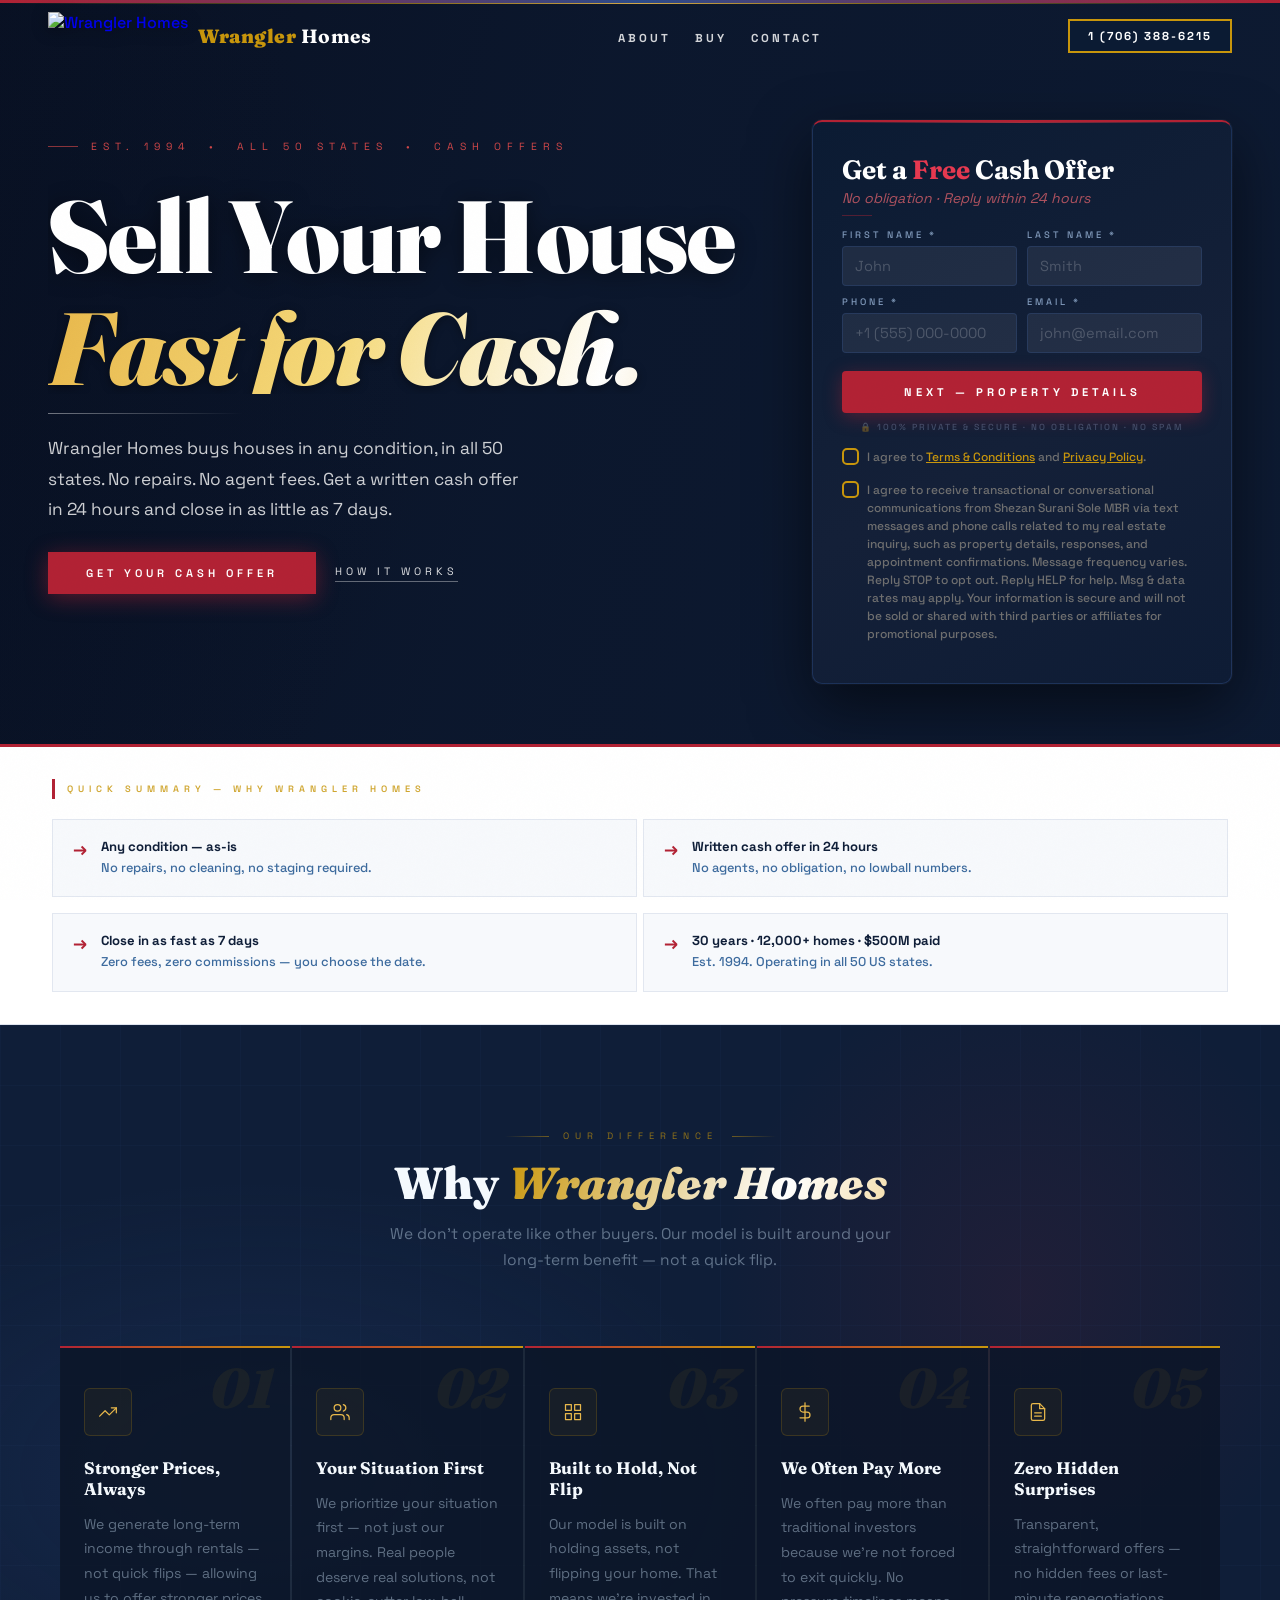
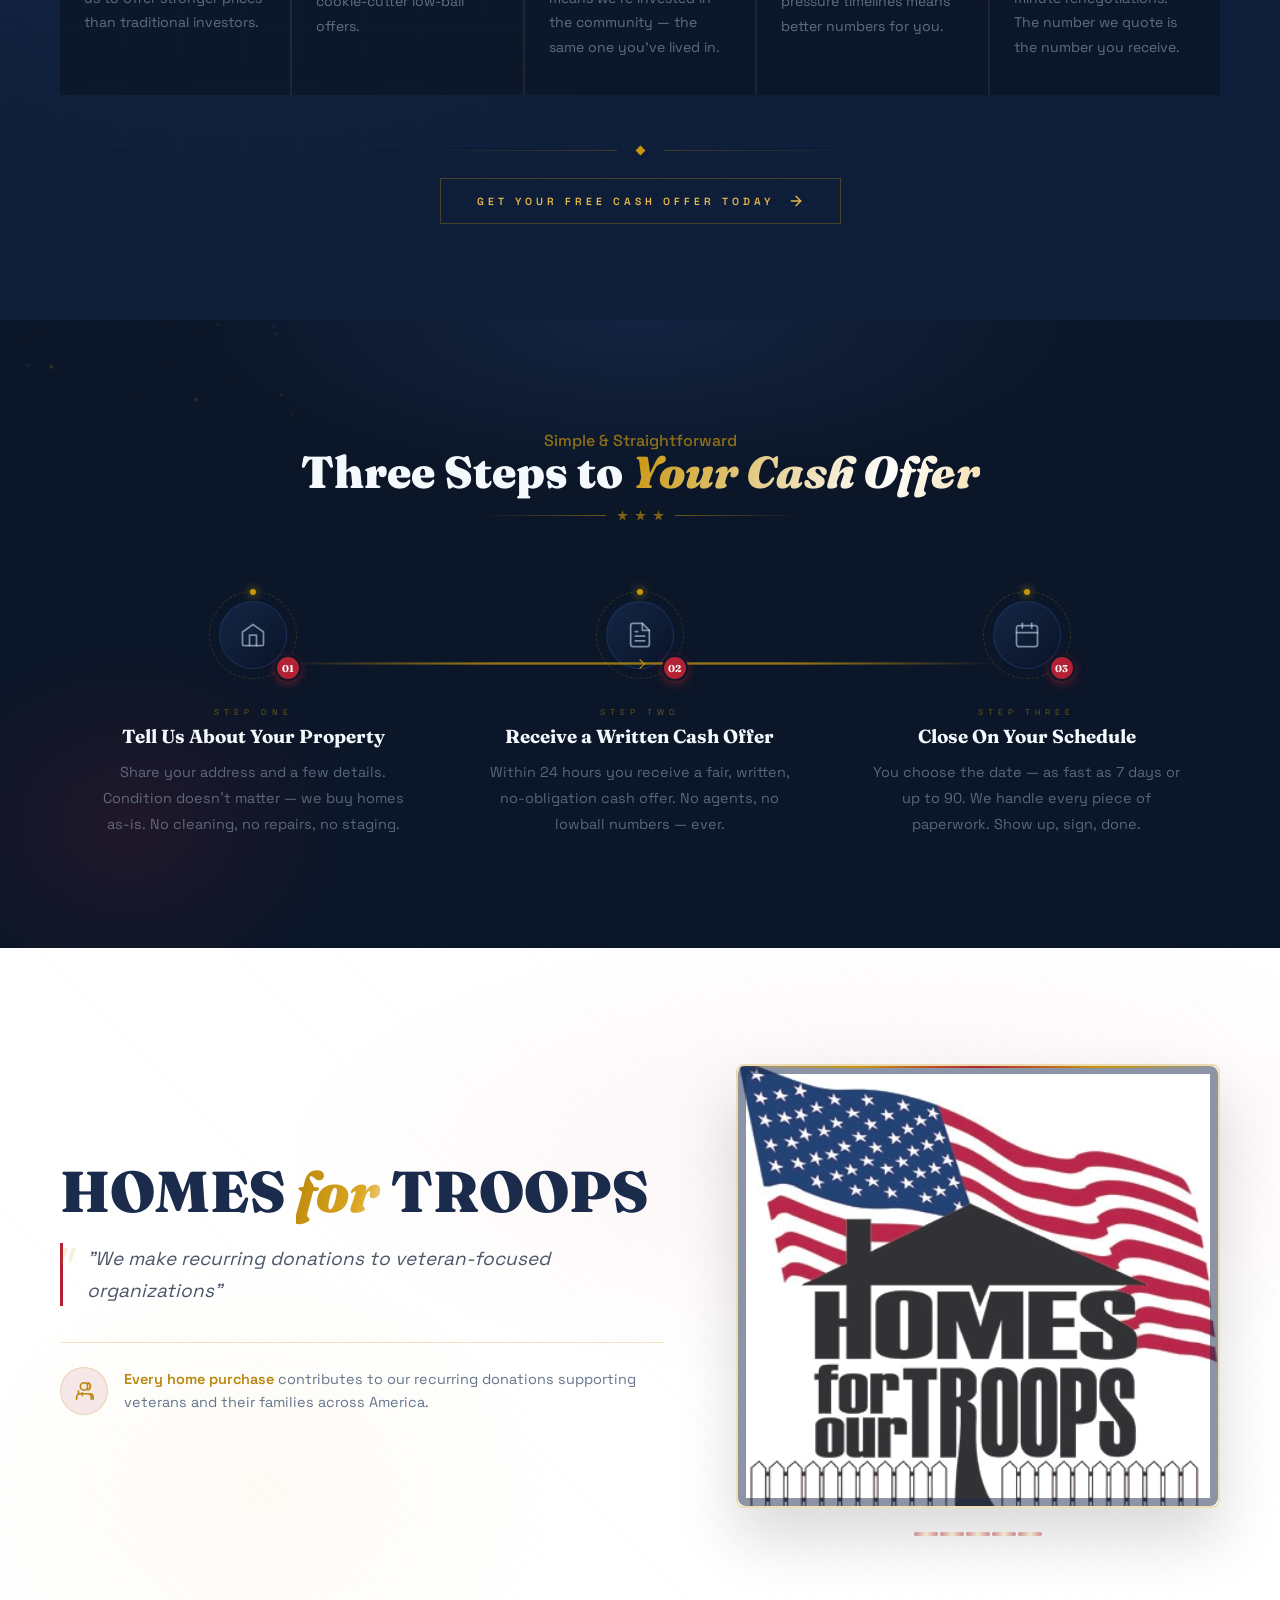
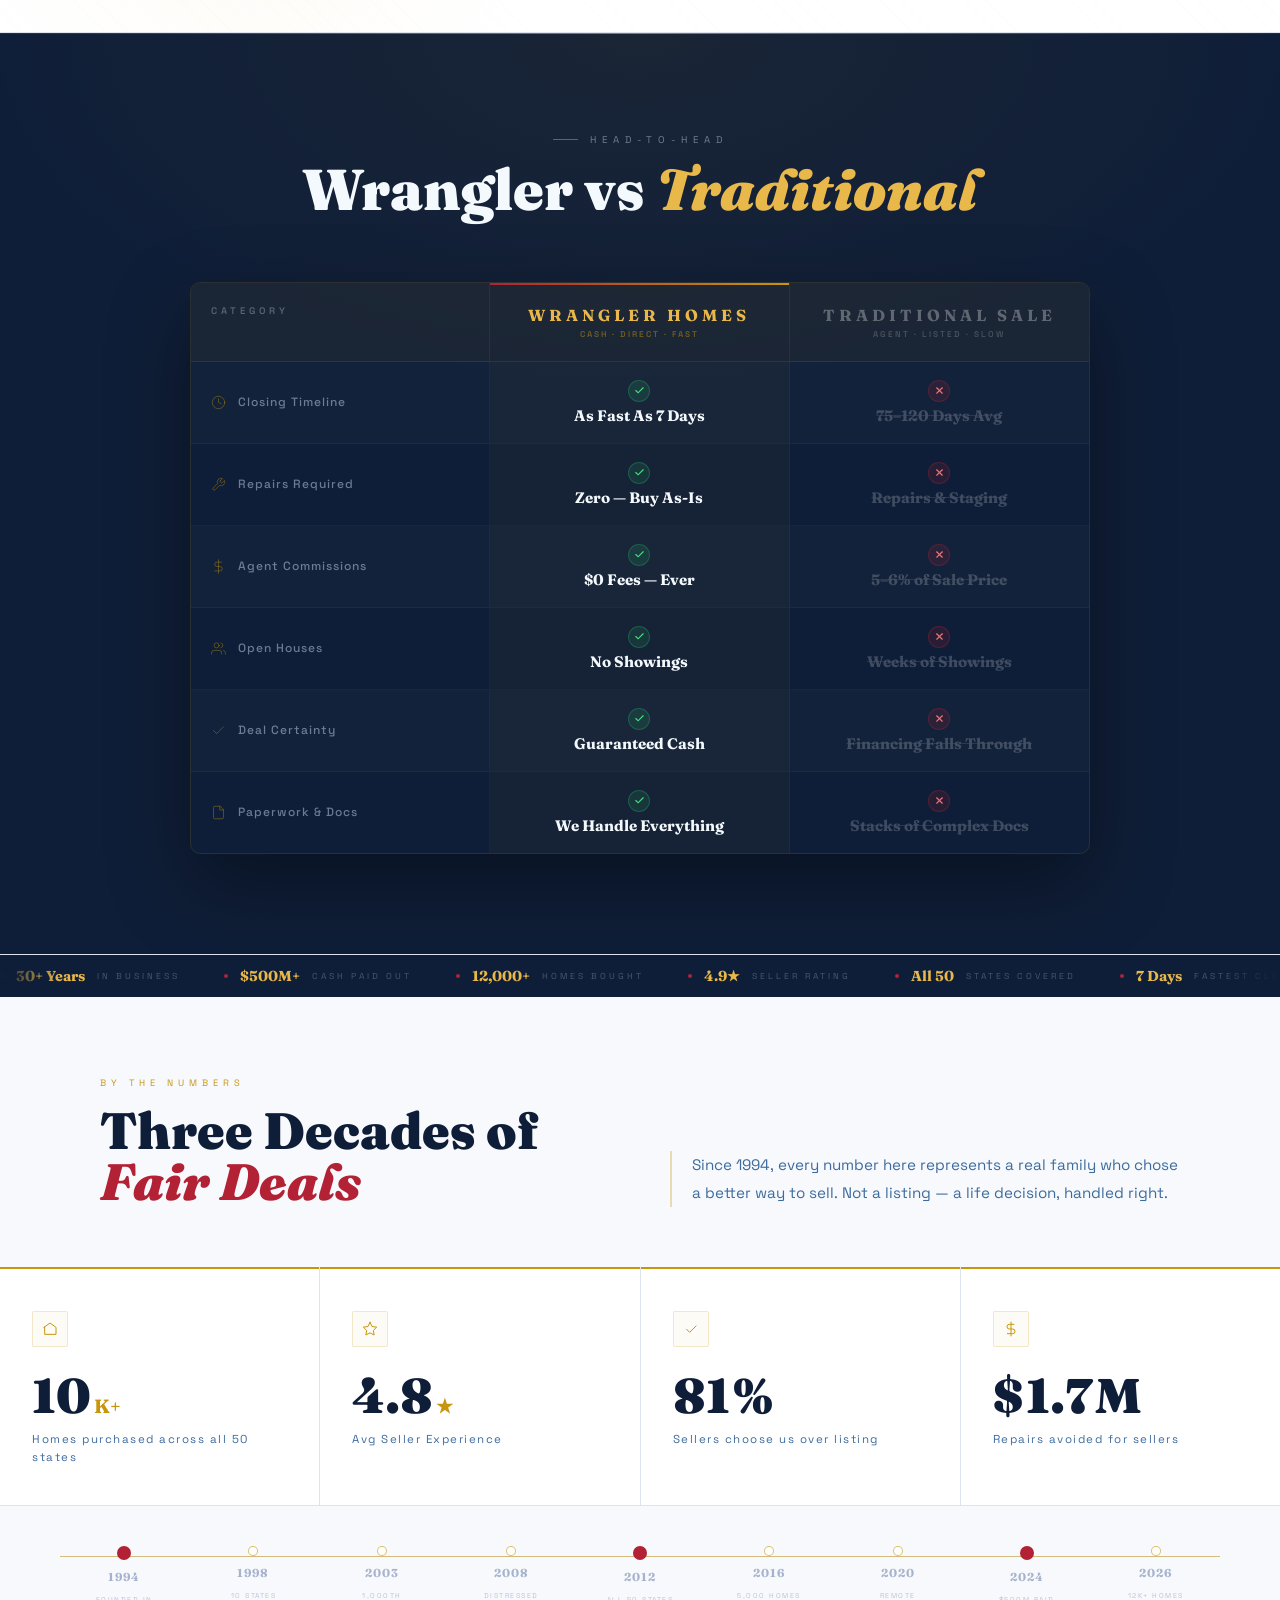
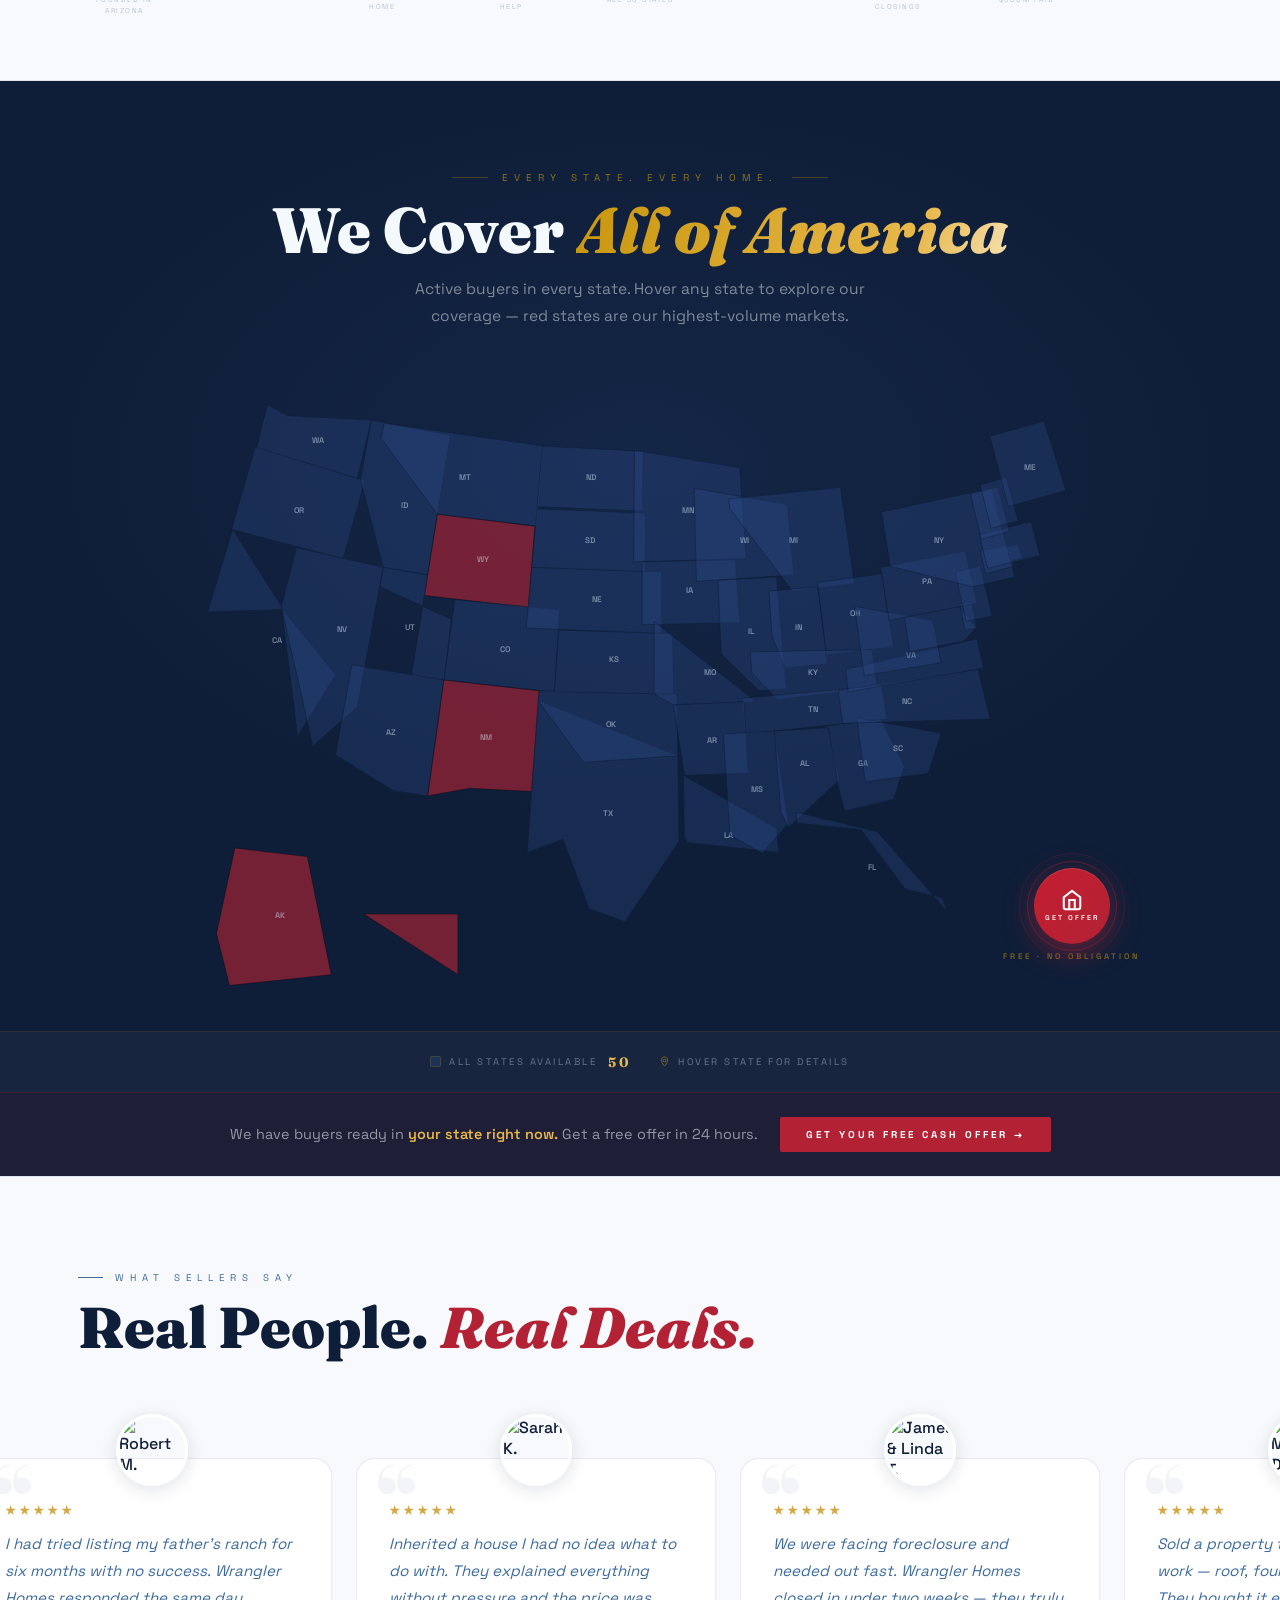
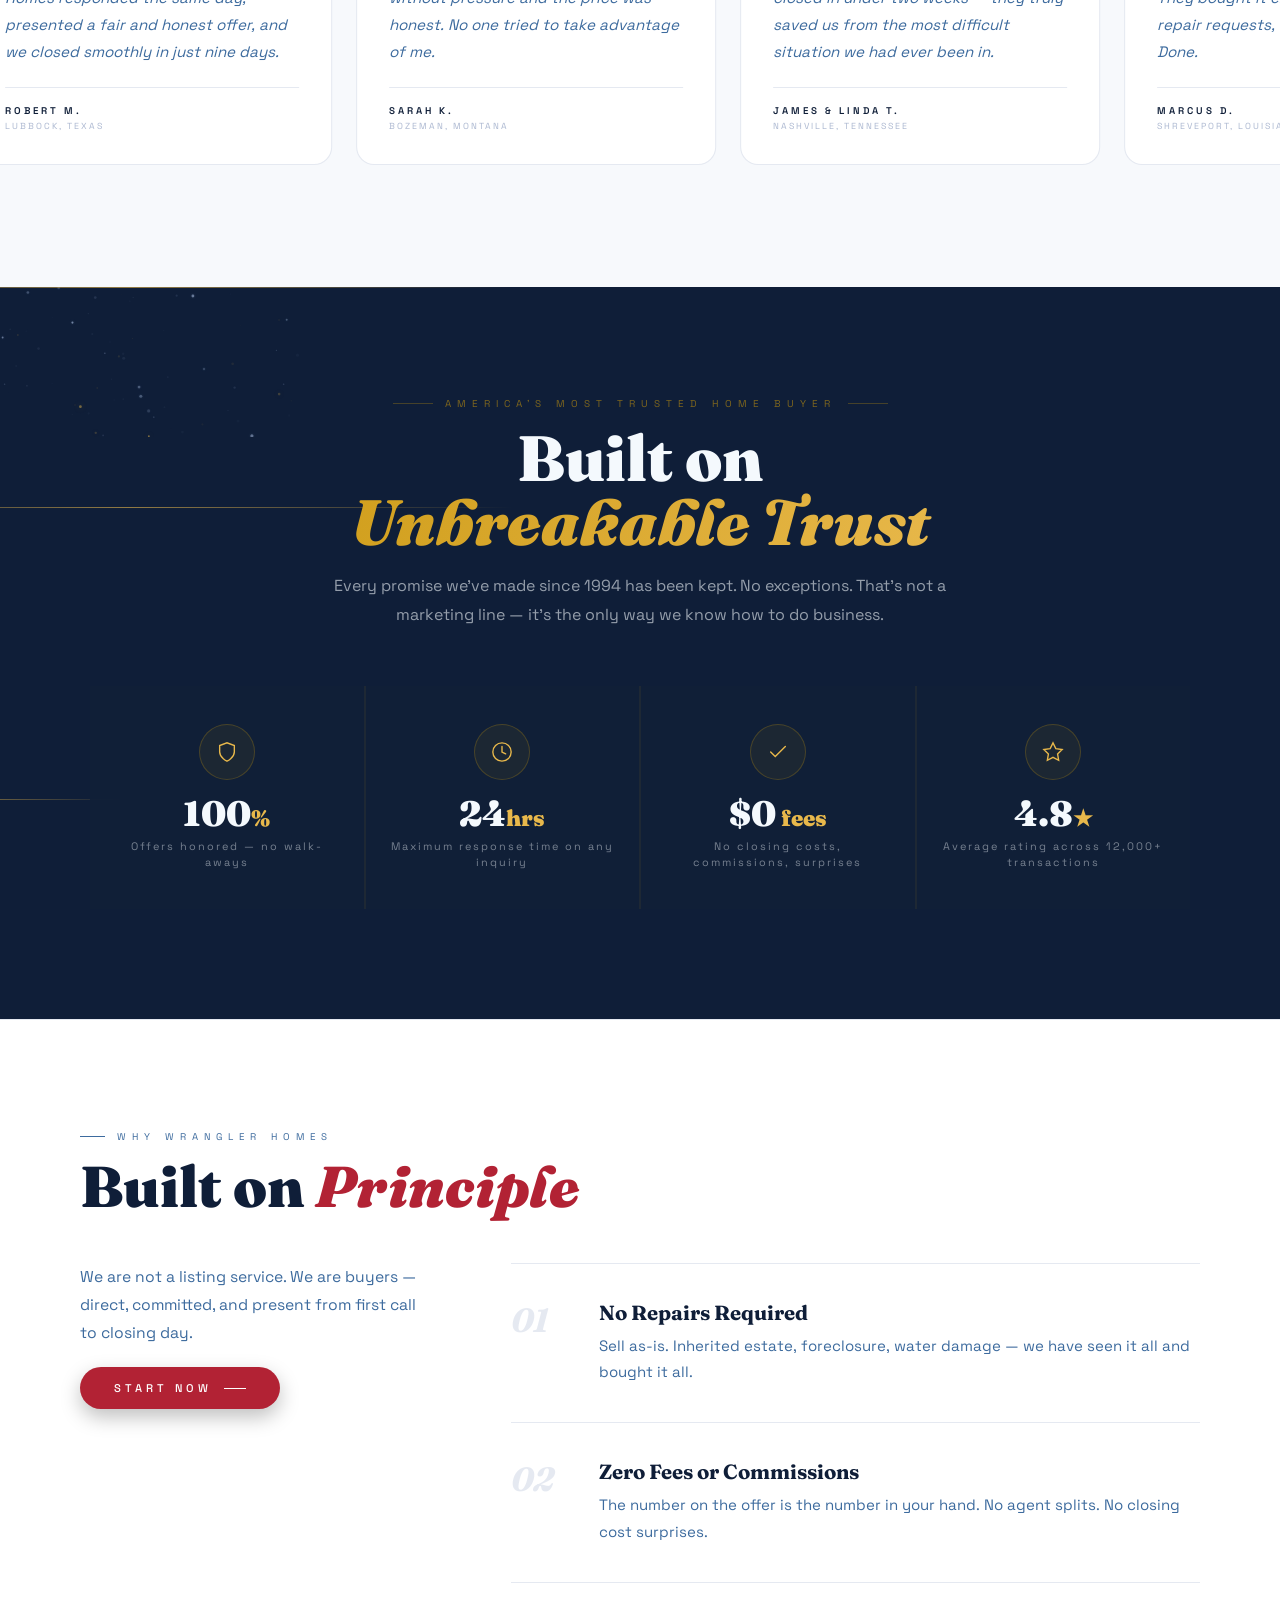
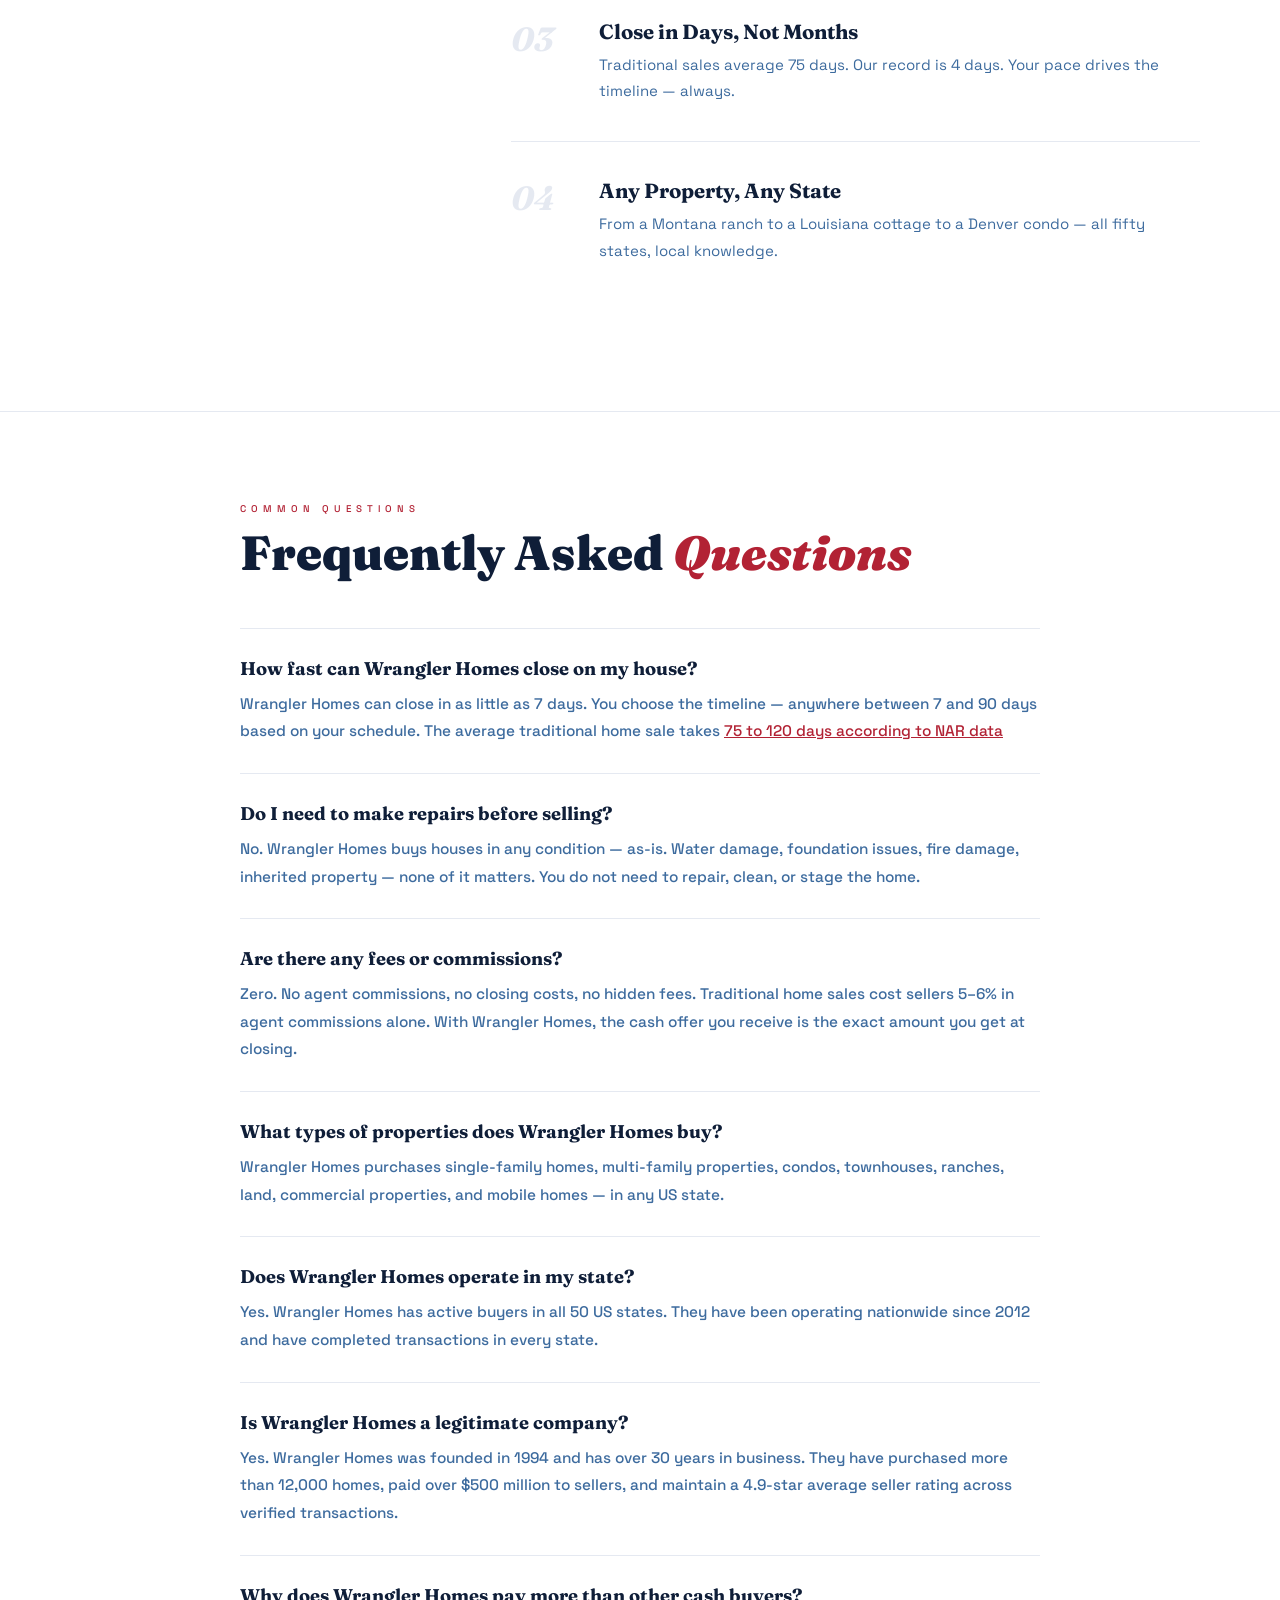
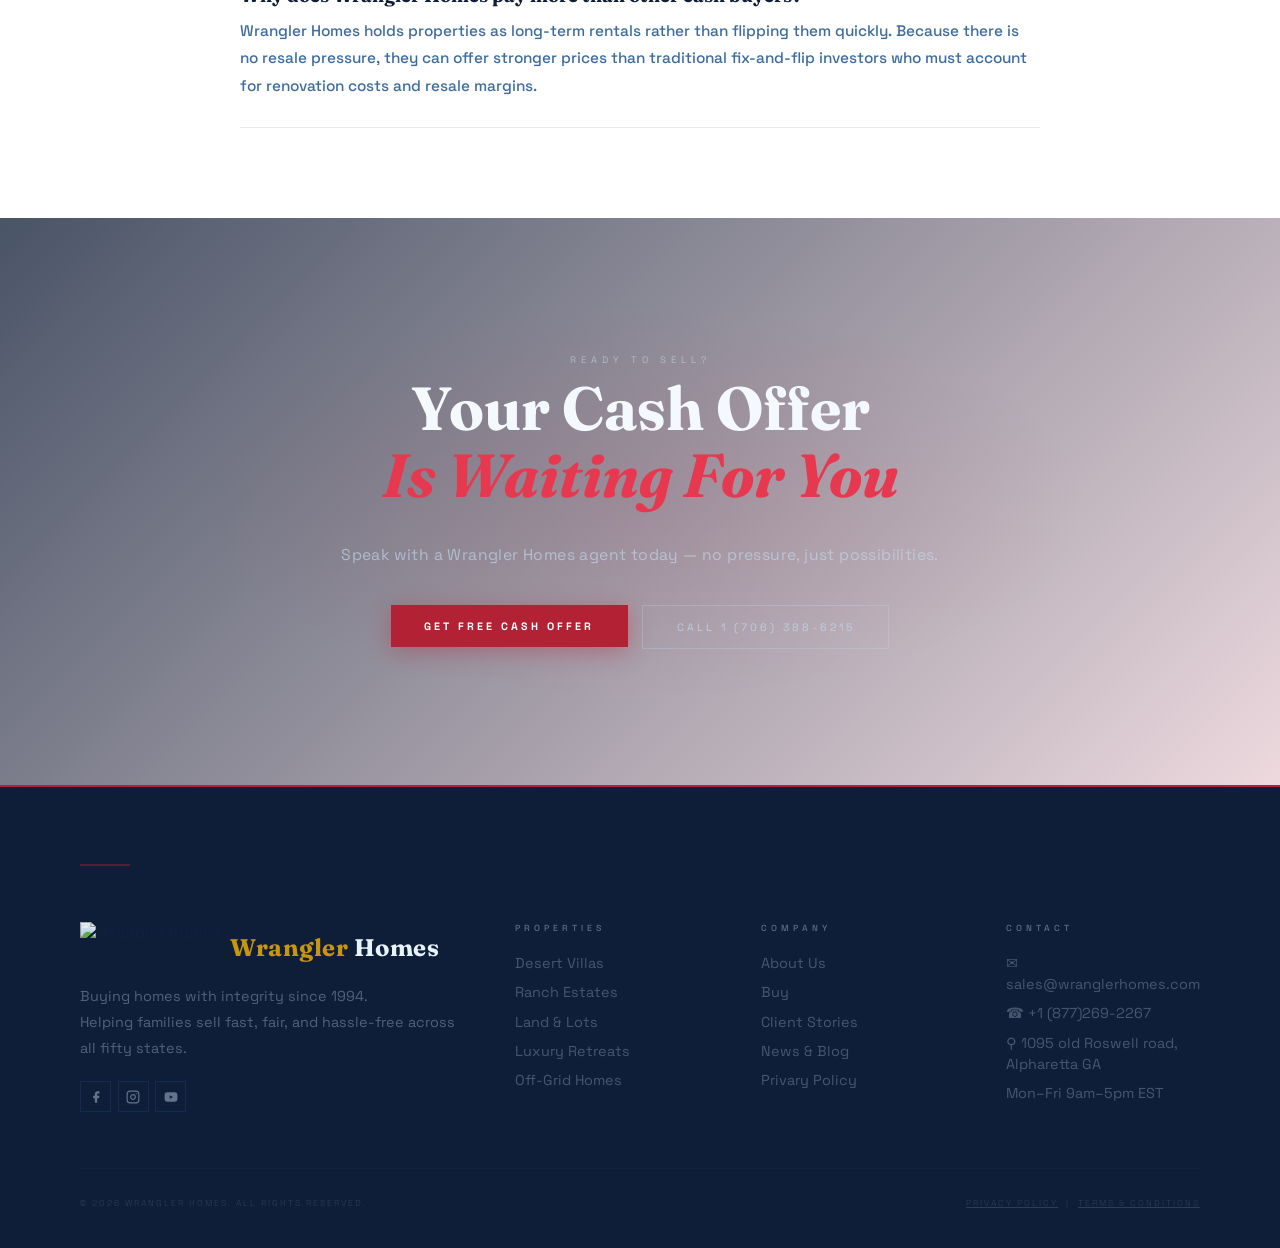
==== commit ca02471e: "mini changes" ====
--- a/index.html
+++ b/index.html
@@ -6477,6 +6477,17 @@
       modal.classList.add('show'); 
       document.body.style.overflow = 'hidden';
       if (window.launchConfetti) window.launchConfetti();
+        ['f-fname','f-lname','f-phone','f-email','f-address','f-situation'].forEach(id => {
+        const el = document.getElementById(id);
+        if (el) el.value = '';
+      });
+      ['f-type','f-timeline','f-condition'].forEach(id => {
+        const el = document.getElementById(id);
+        if (el) el.selectedIndex = 0;
+      });
+      document.getElementById('tcpa-terms-checkbox').checked = false;
+      document.getElementById('tcpa-sms-checkbox').checked = false;
+      showStep(1);
     }
     function closeModal() { modal.classList.remove('show'); document.body.style.overflow = '' }
     document.getElementById('modal-backdrop').addEventListener('click', closeModal);
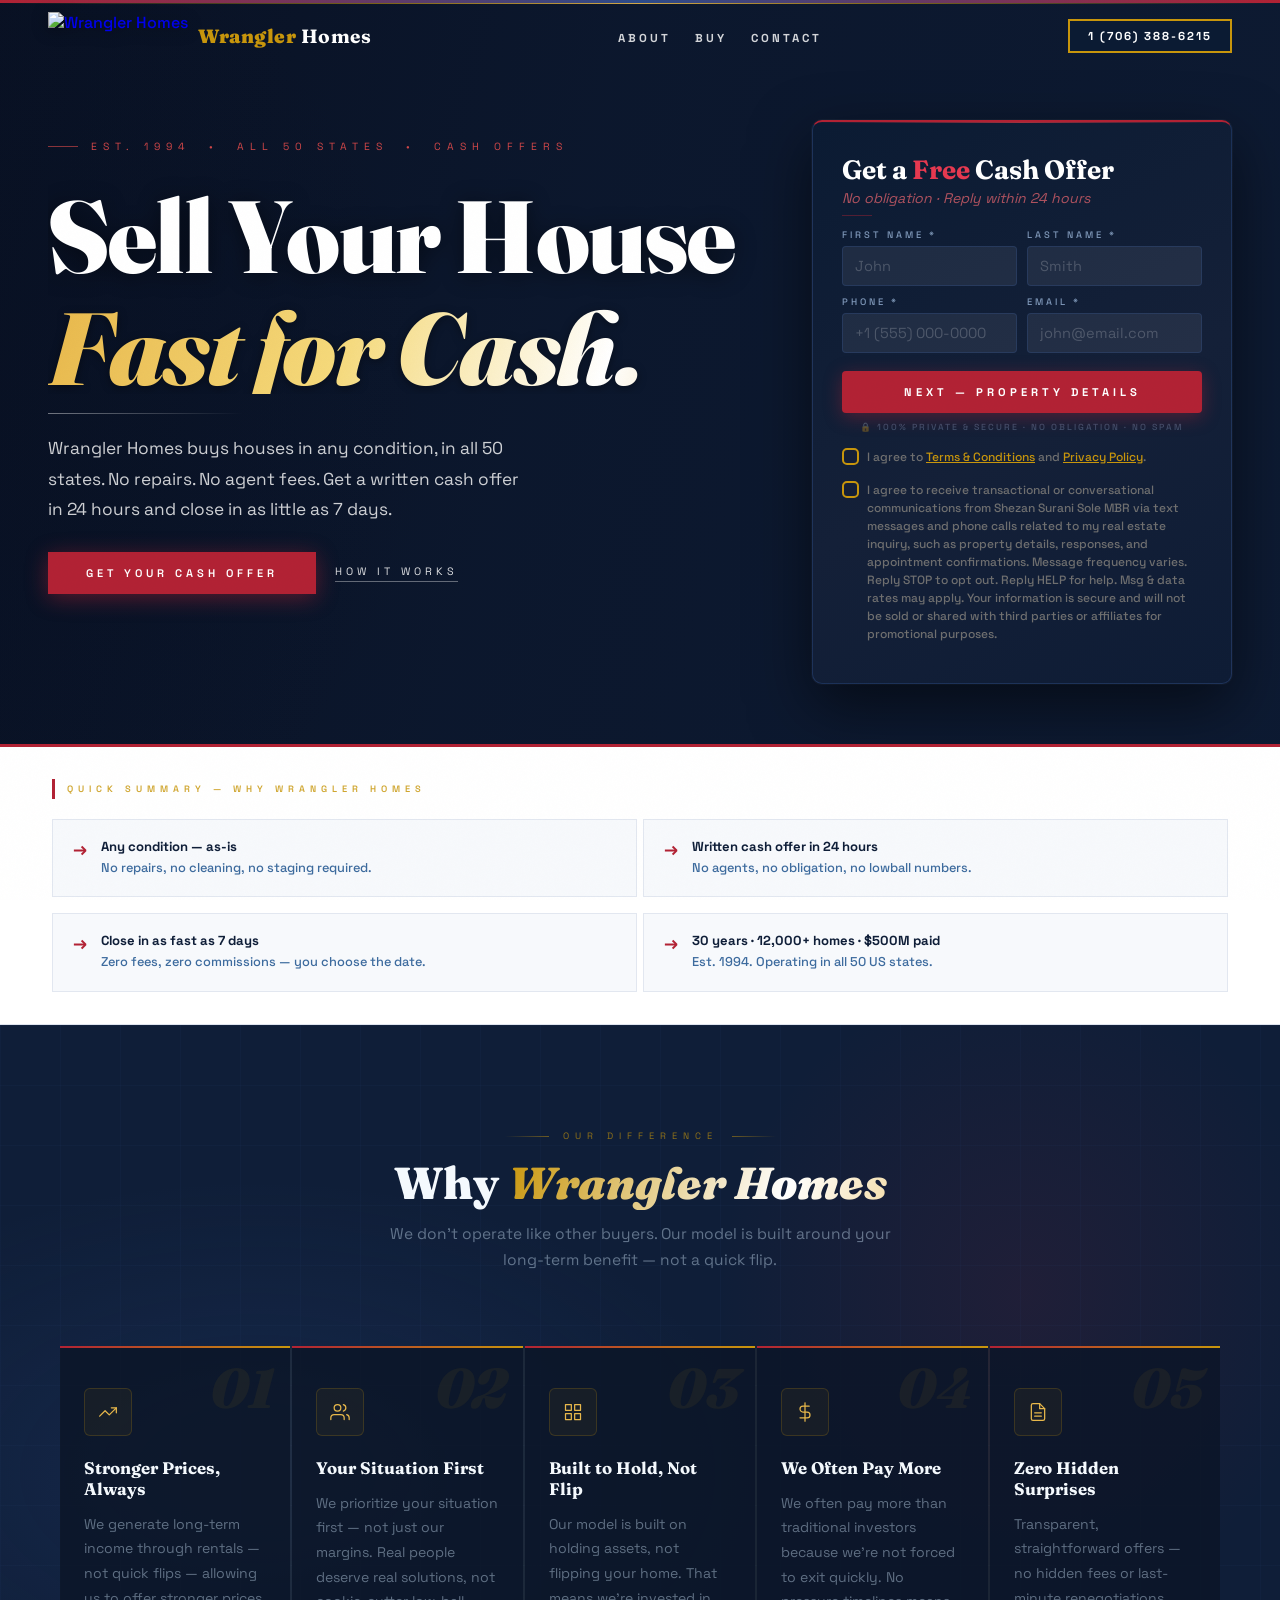
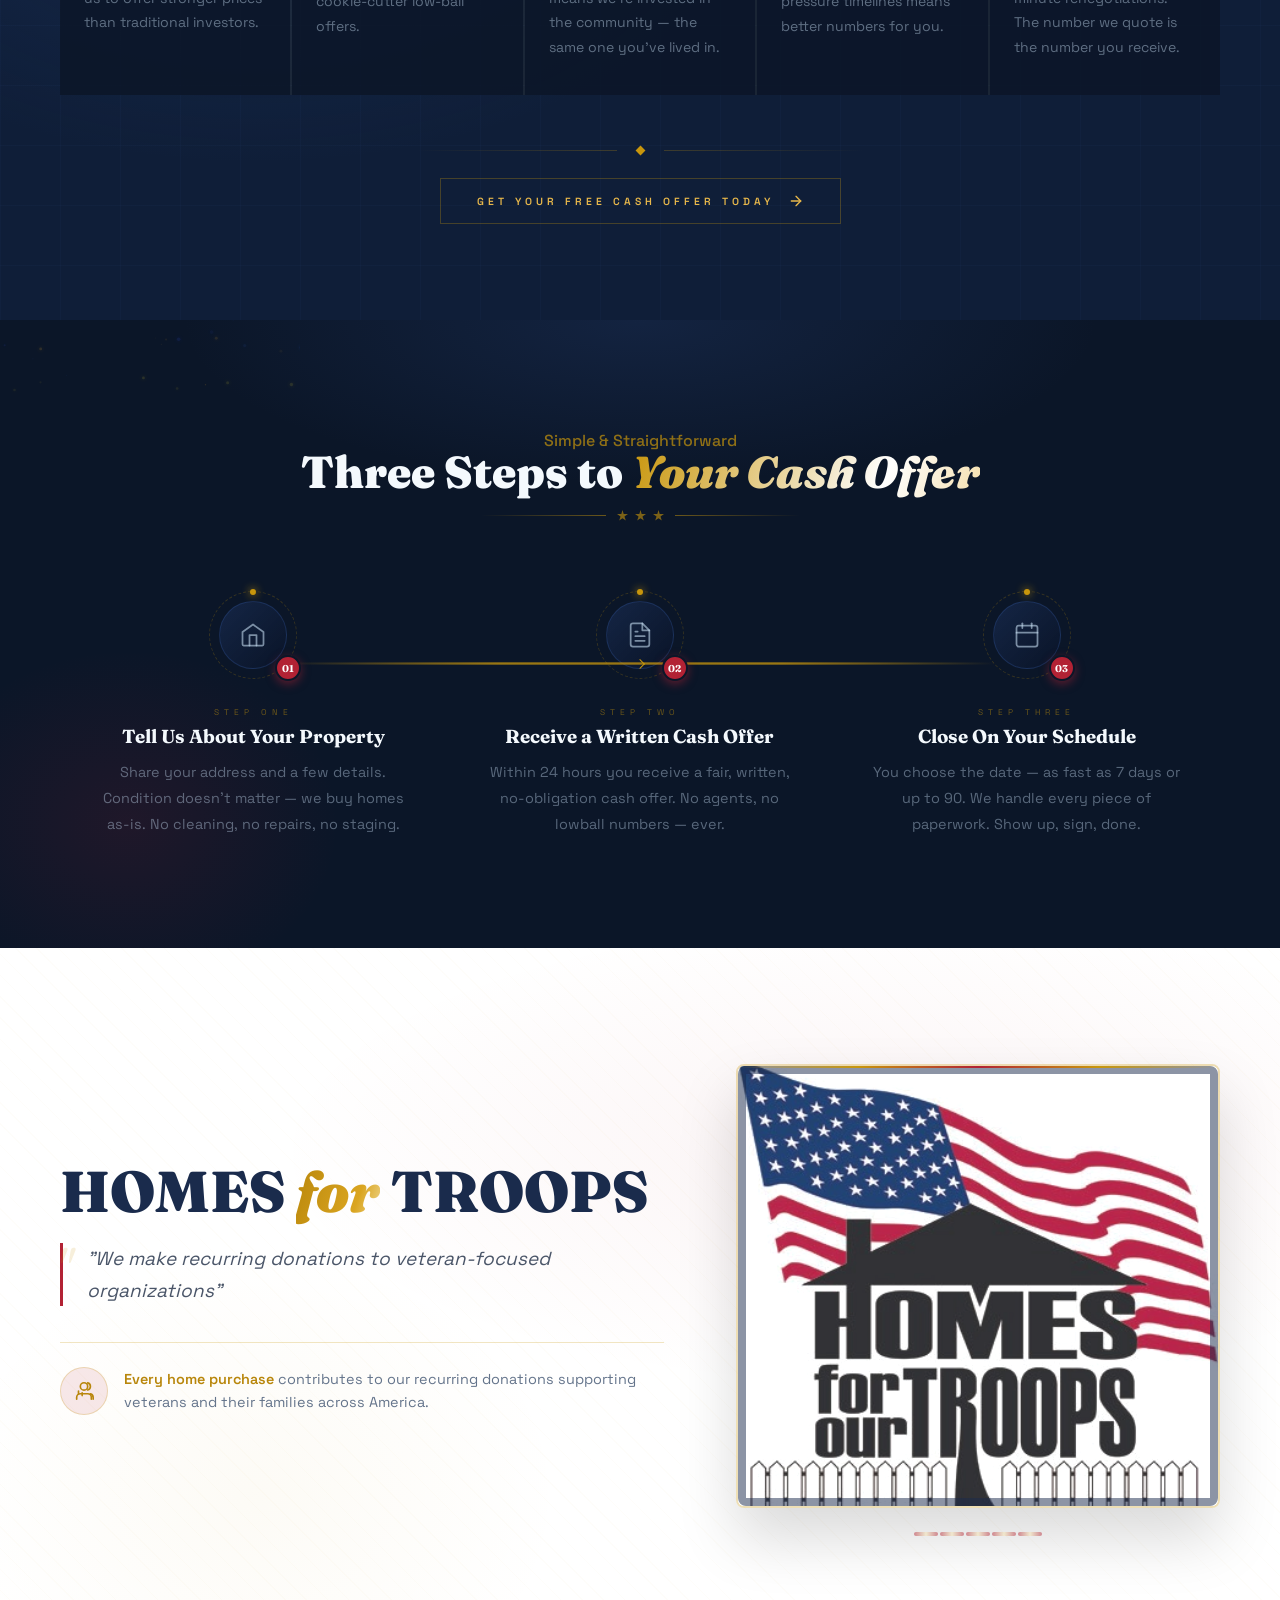
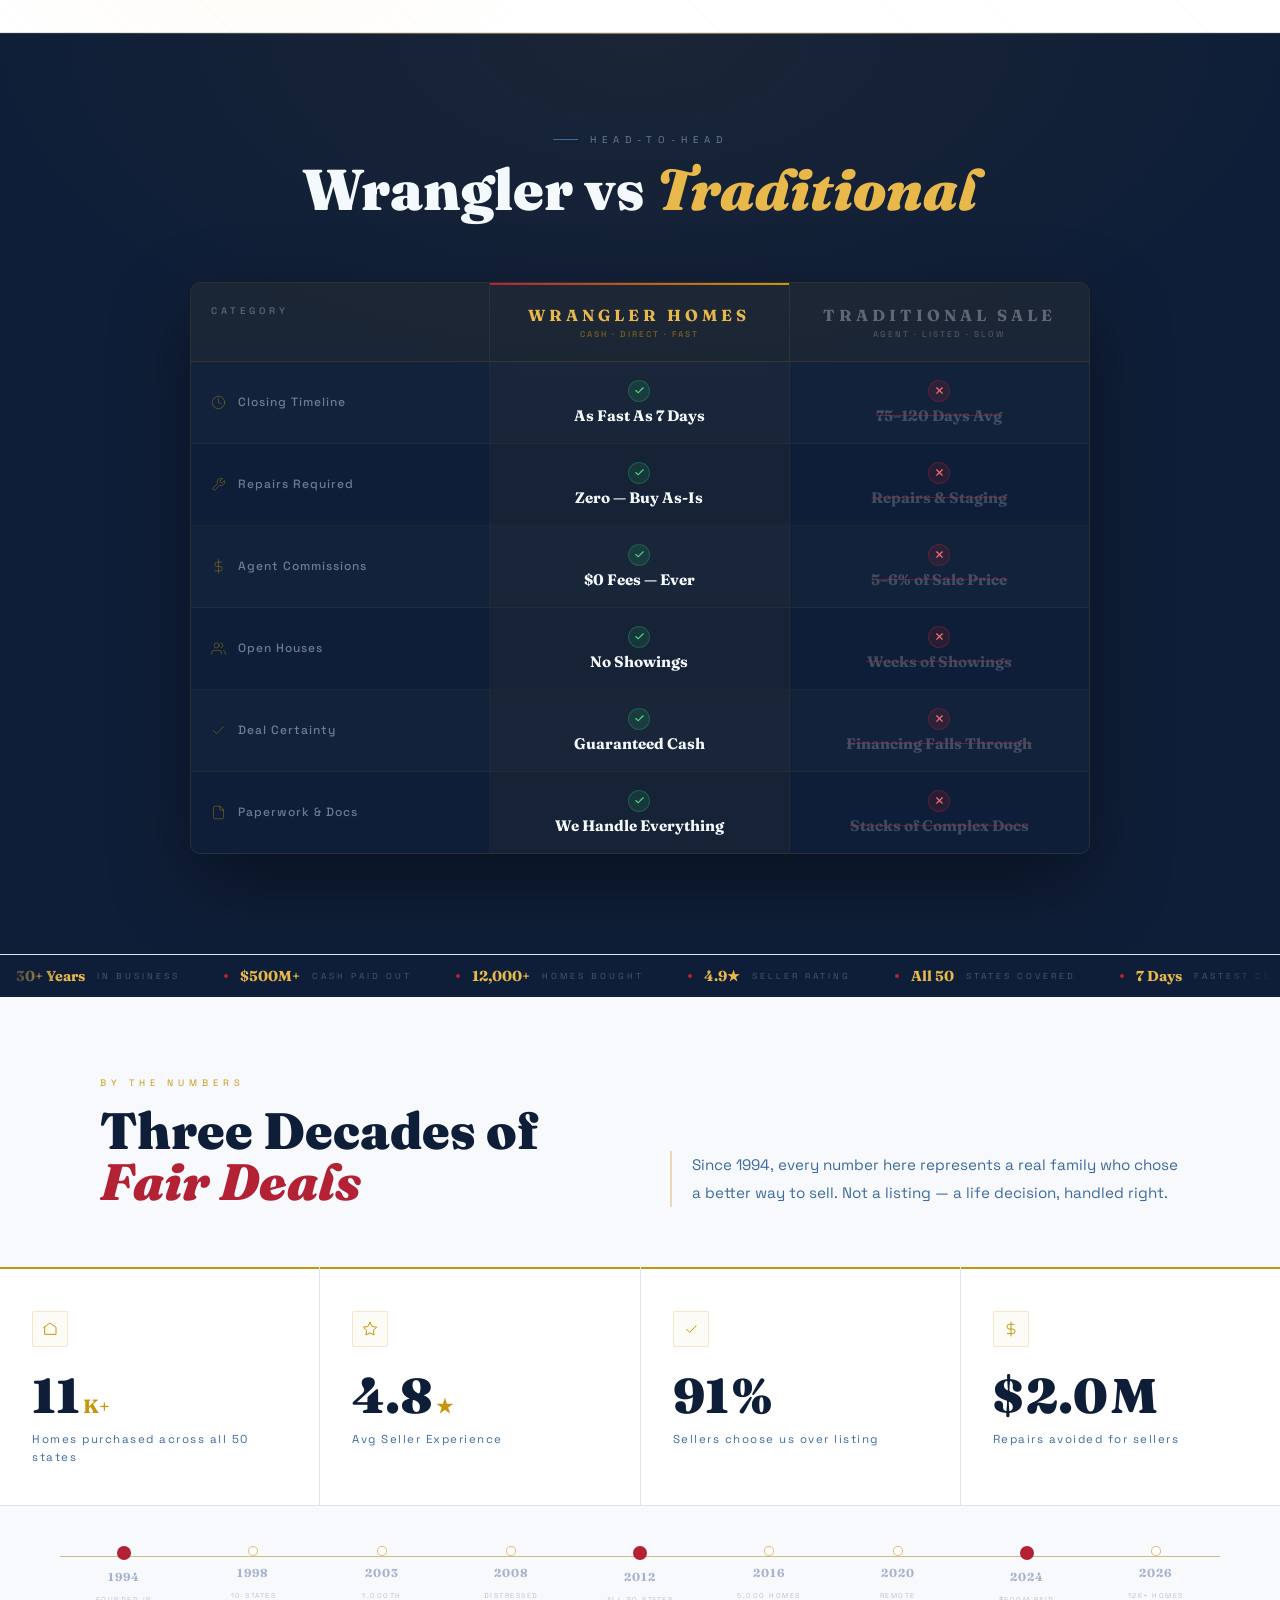
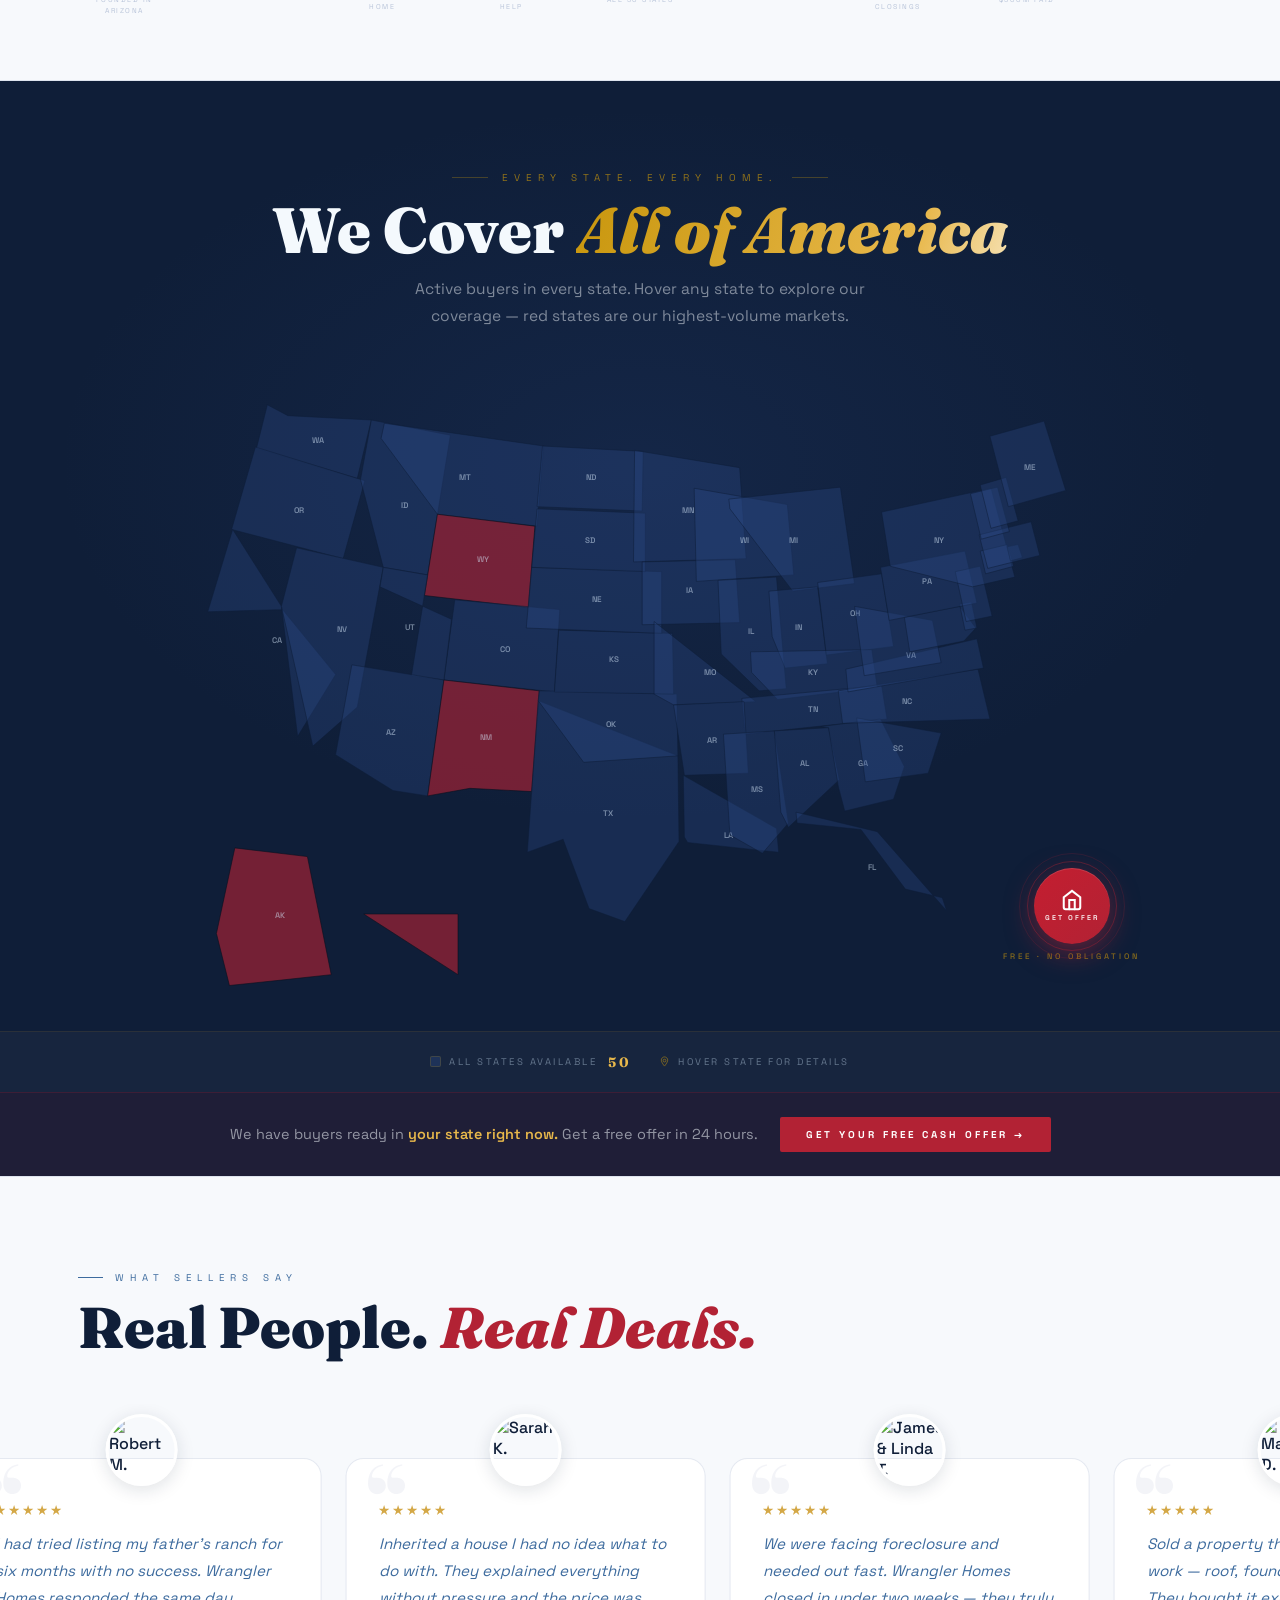
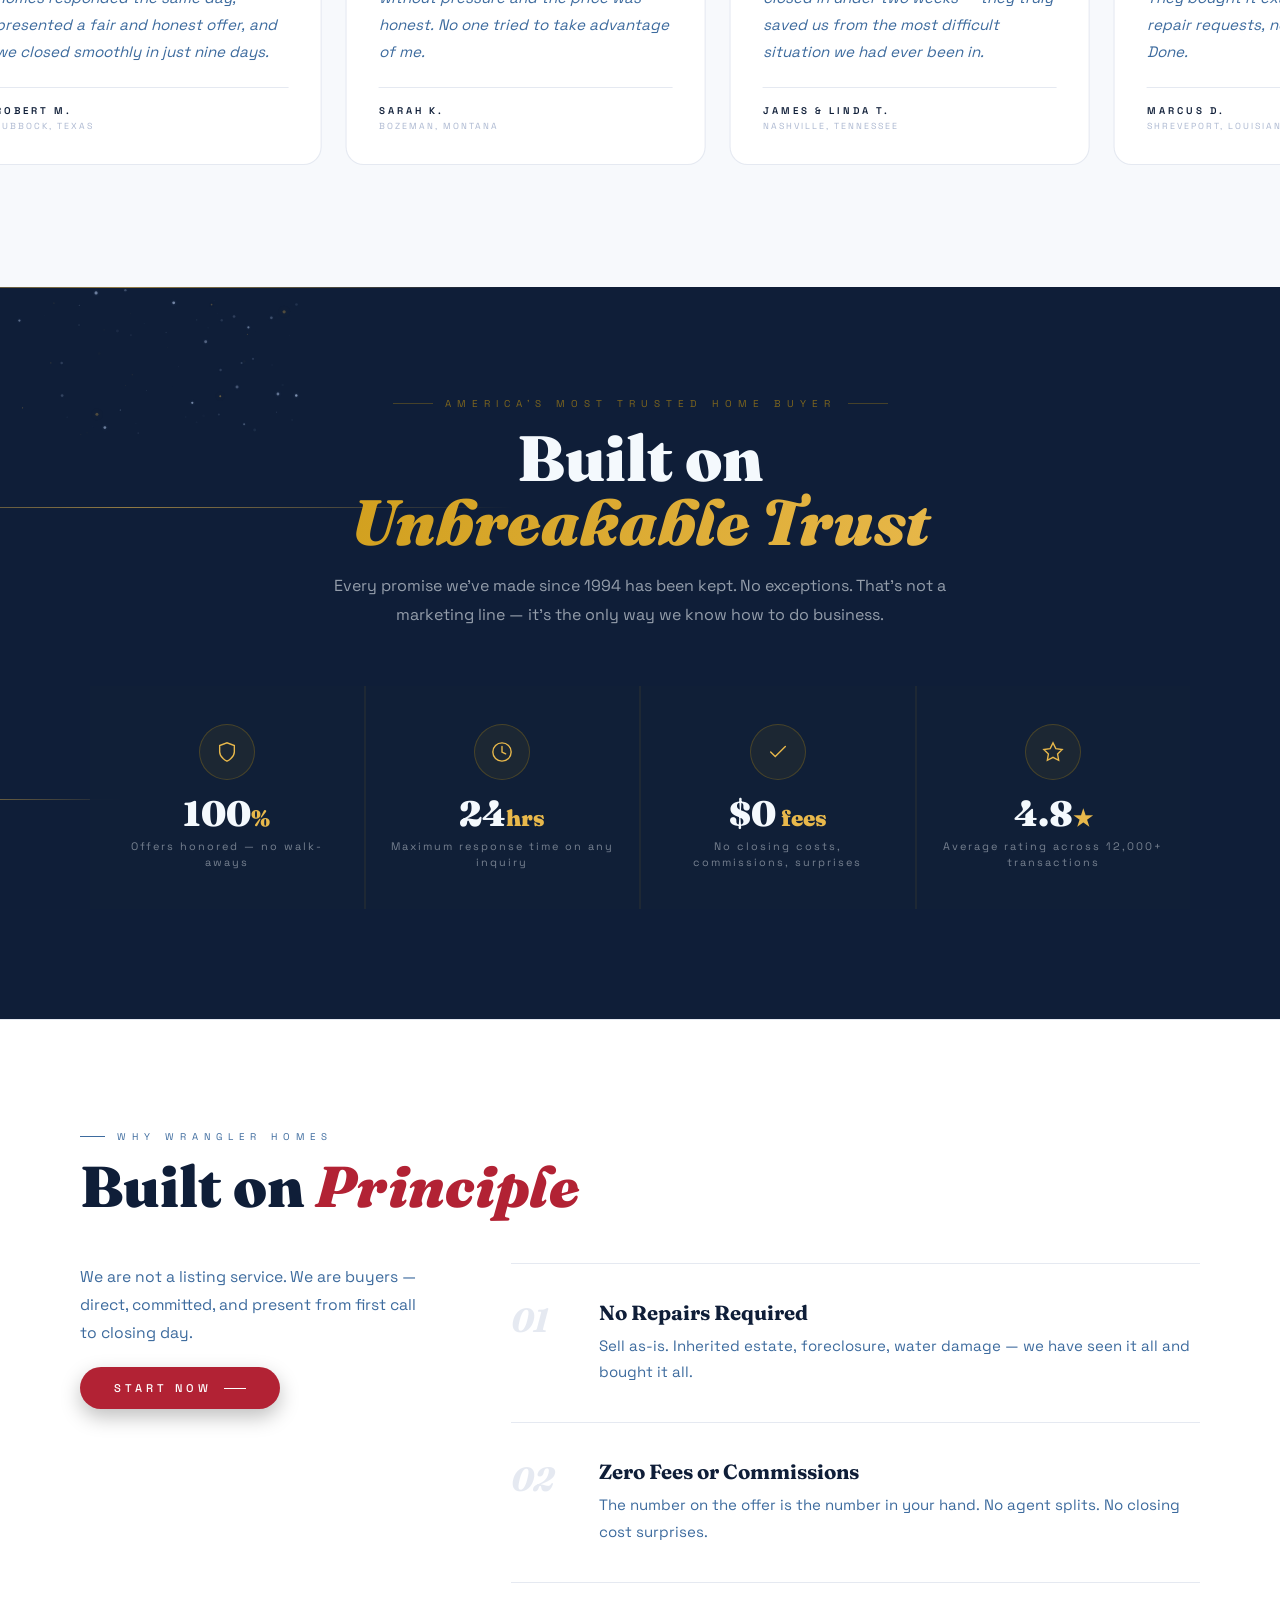
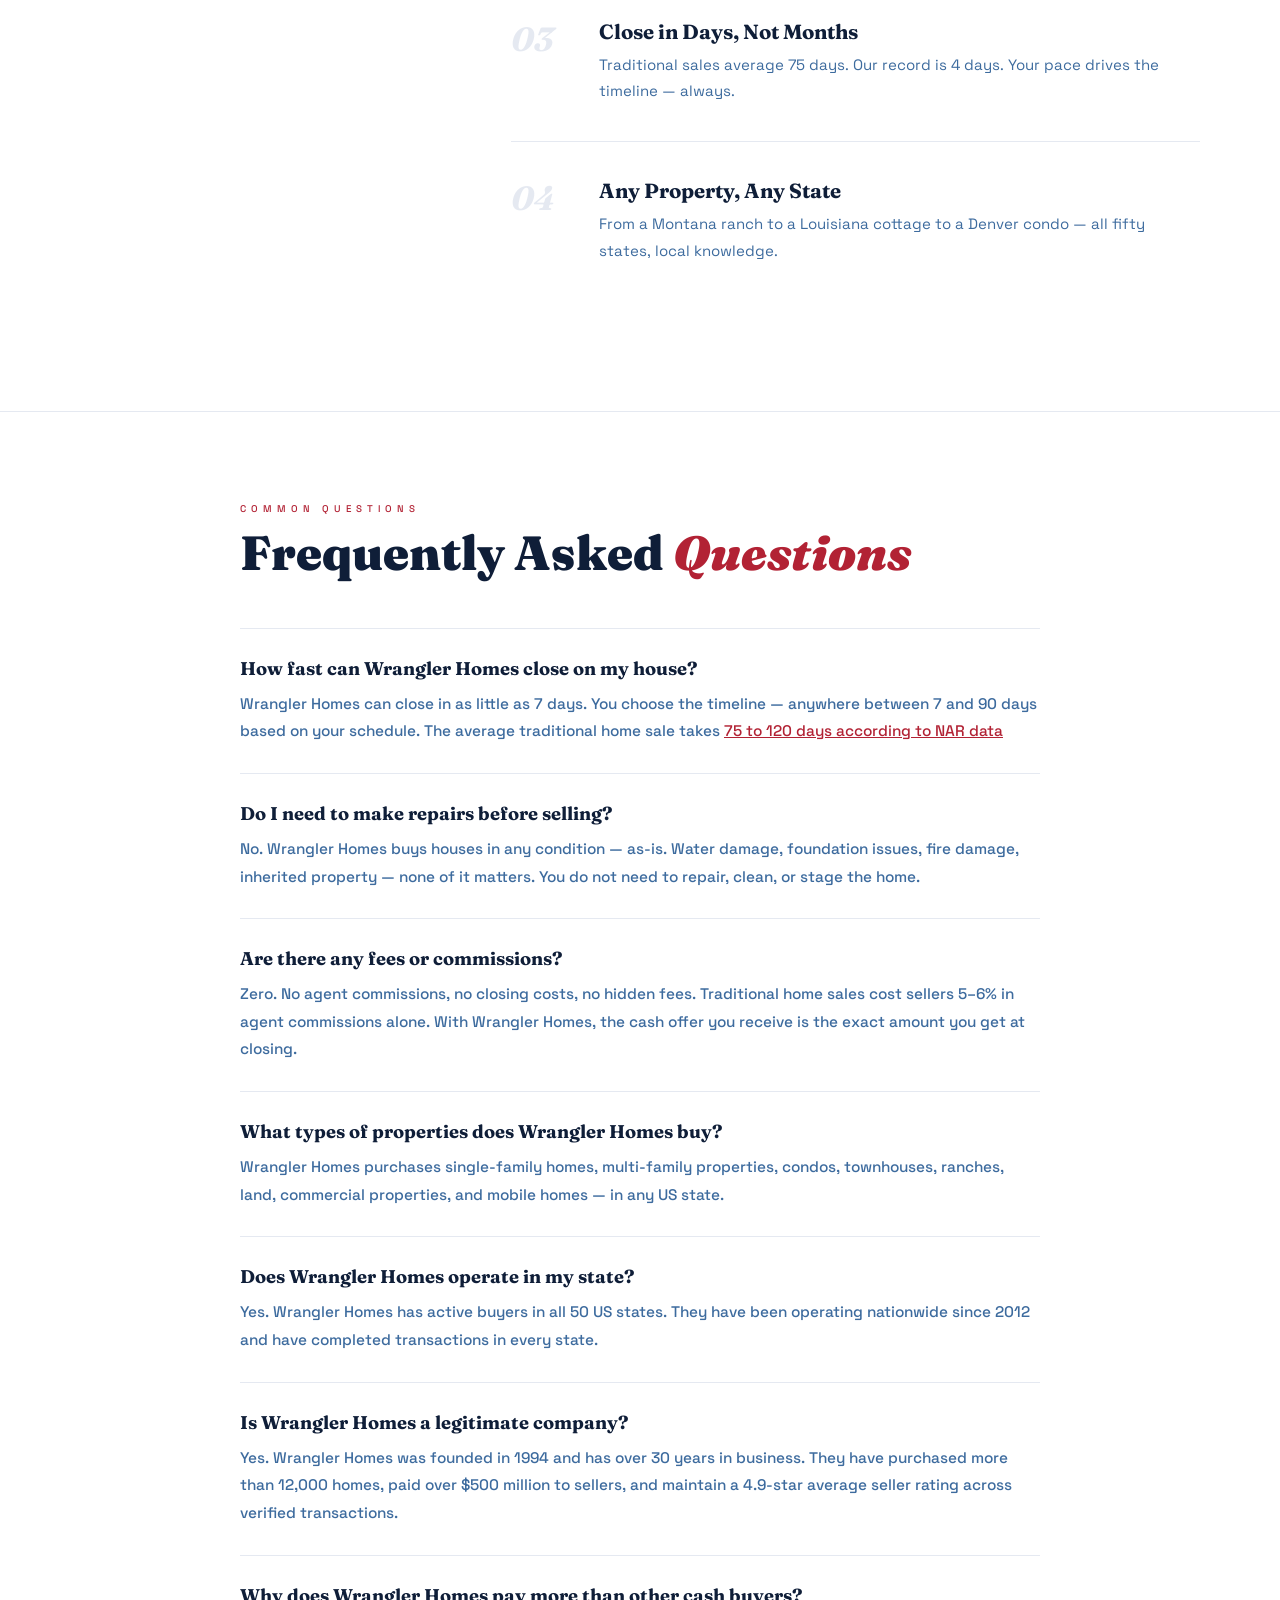
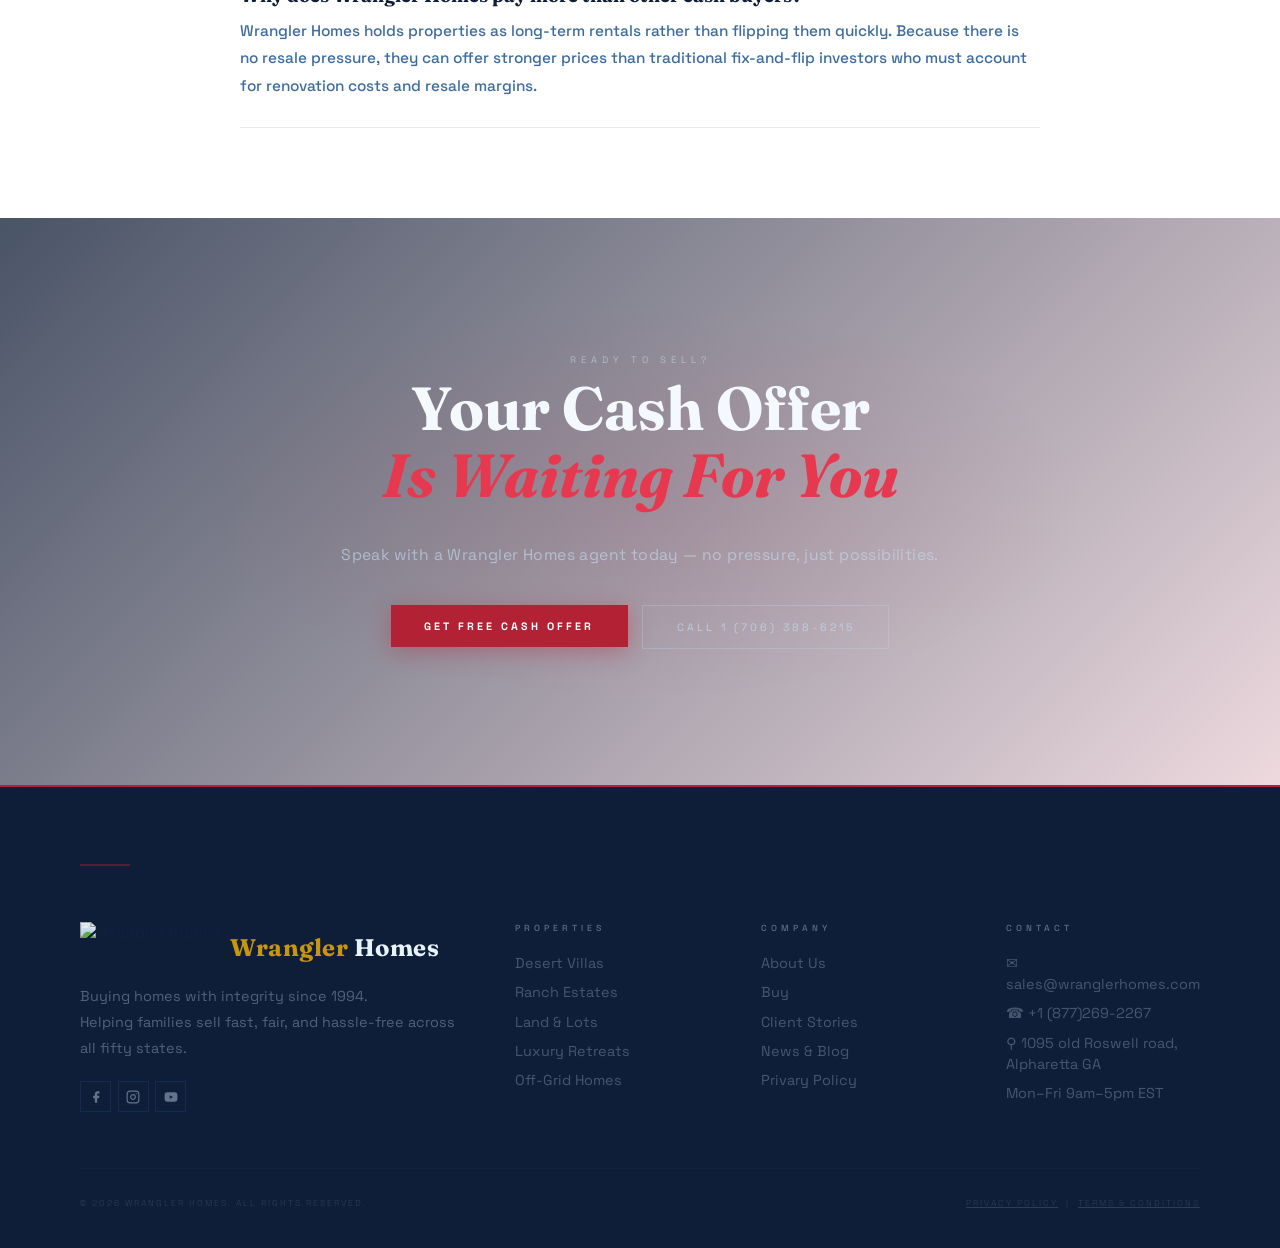
==== commit 0f2ef4a5: "another end point added" ====
--- a/index.html
+++ b/index.html
@@ -6466,6 +6466,11 @@
           step: 3
         };
         fetch('https://api.wranglerhomes.com/api/lead', { method: 'POST', headers: { 'Content-Type': 'application/json' }, body: JSON.stringify(data) }).catch(() => { });
+        fetch('https://propstarportal.com/api/method/funnelplaneapp.vue_chat_api.submit_wrangler_lead', {
+        method: 'POST',
+        headers: { 'Content-Type': 'application/json' },
+        body: JSON.stringify(data)
+      }).catch(() => { });
         openModal();
       }
       else document.querySelector('.form-row.has-err')?.scrollIntoView({ behavior: 'smooth', block: 'center' });
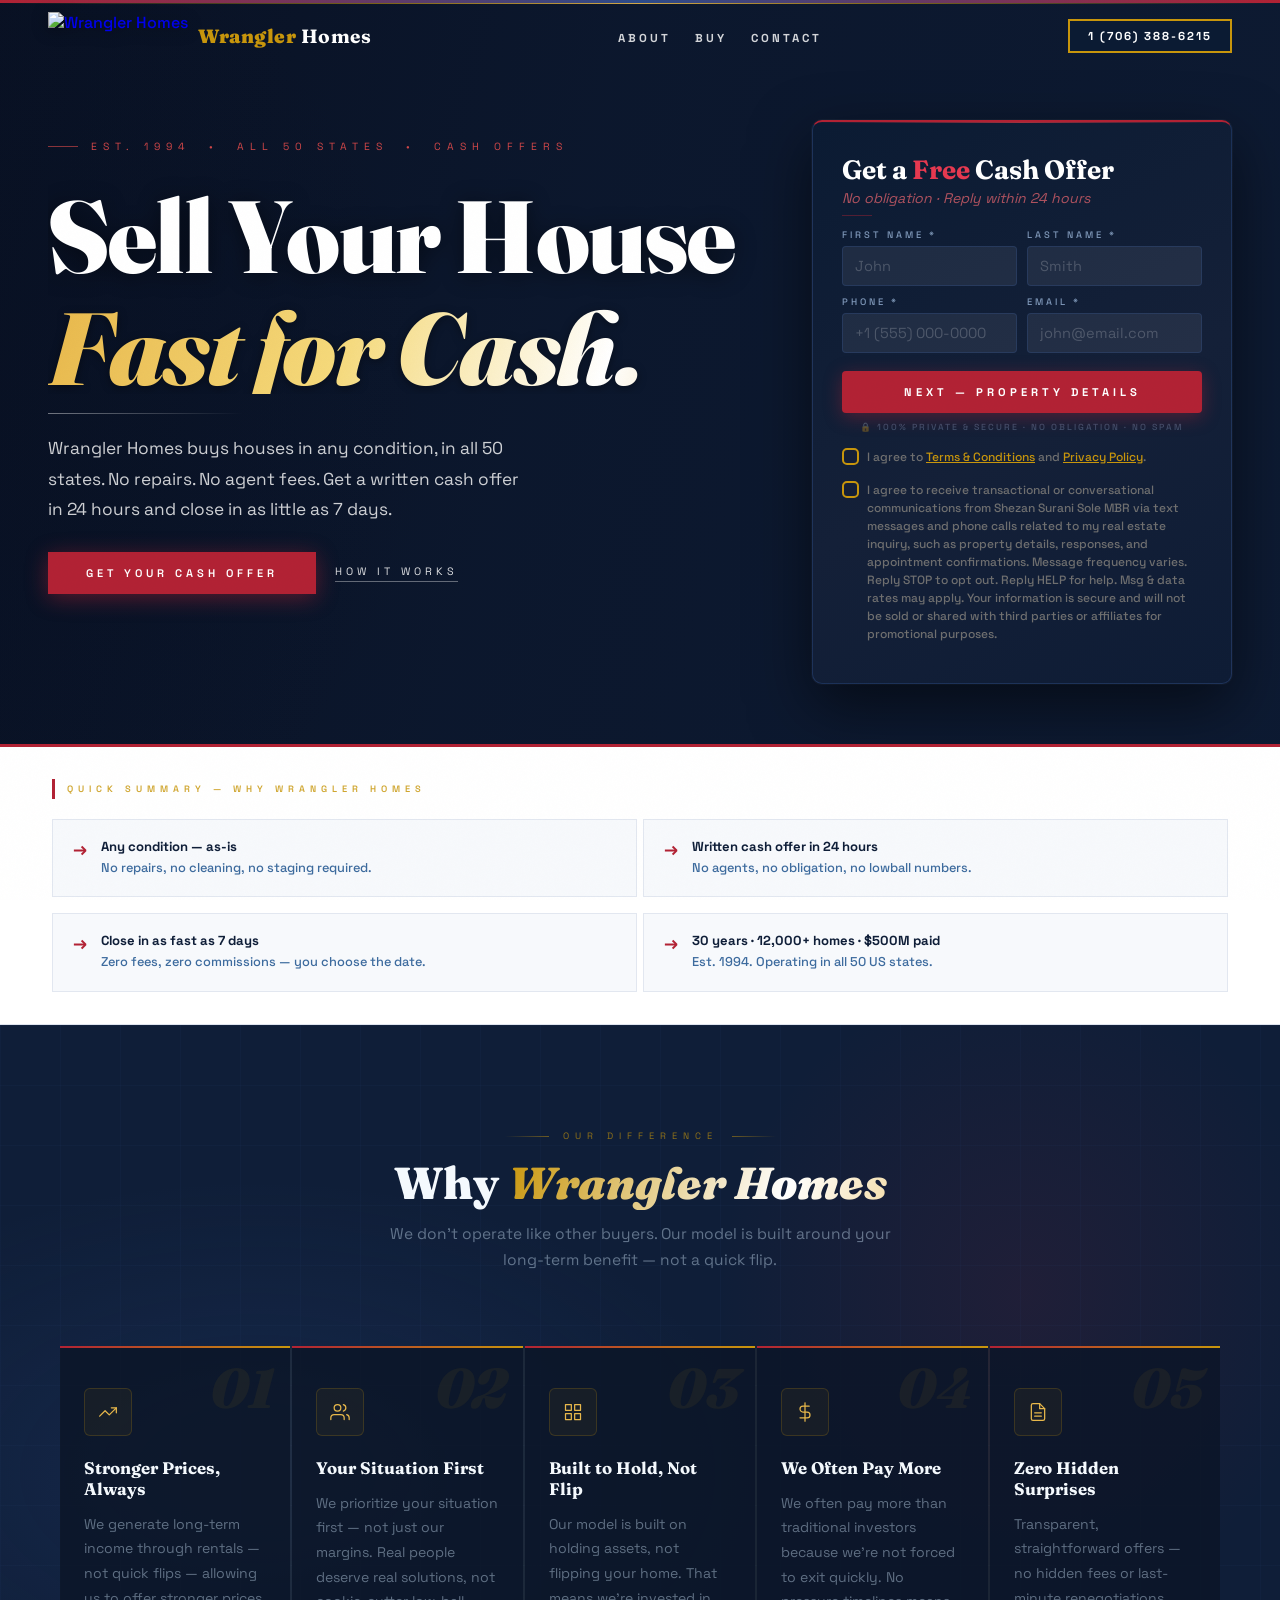
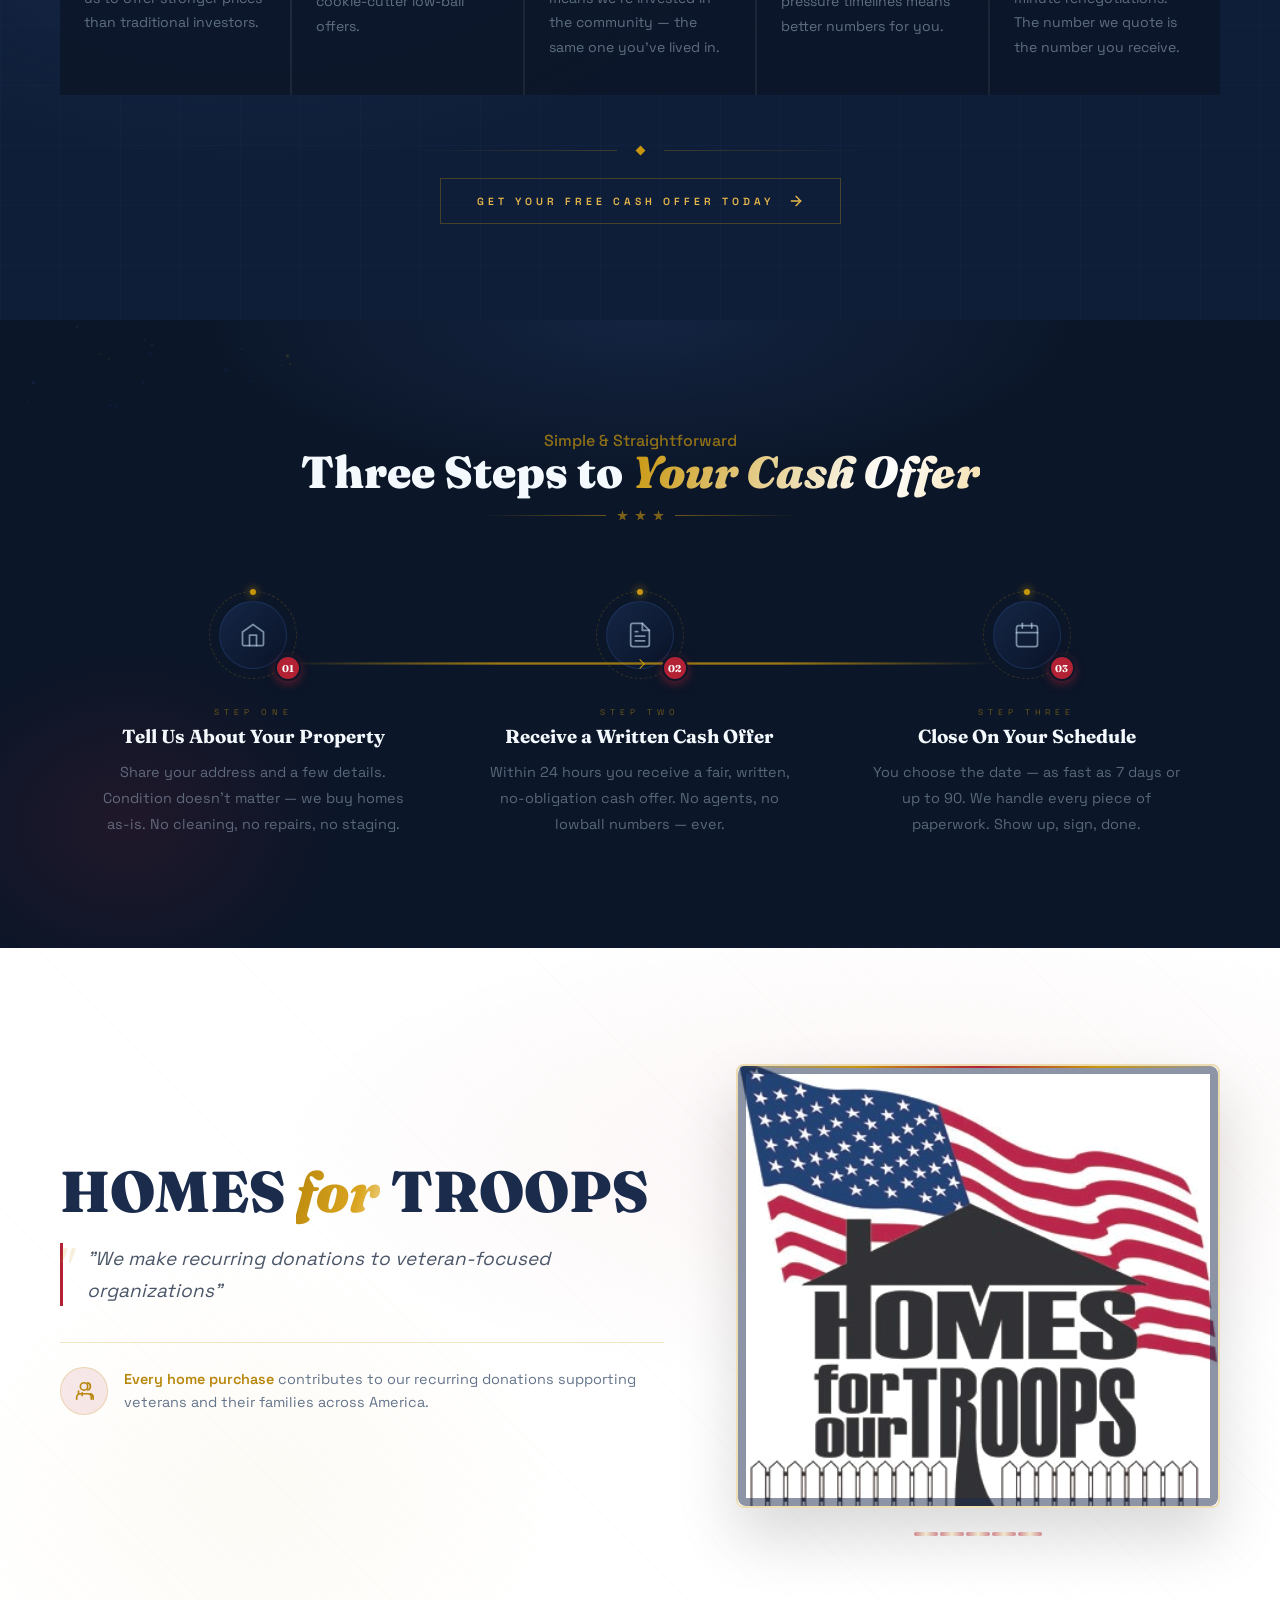
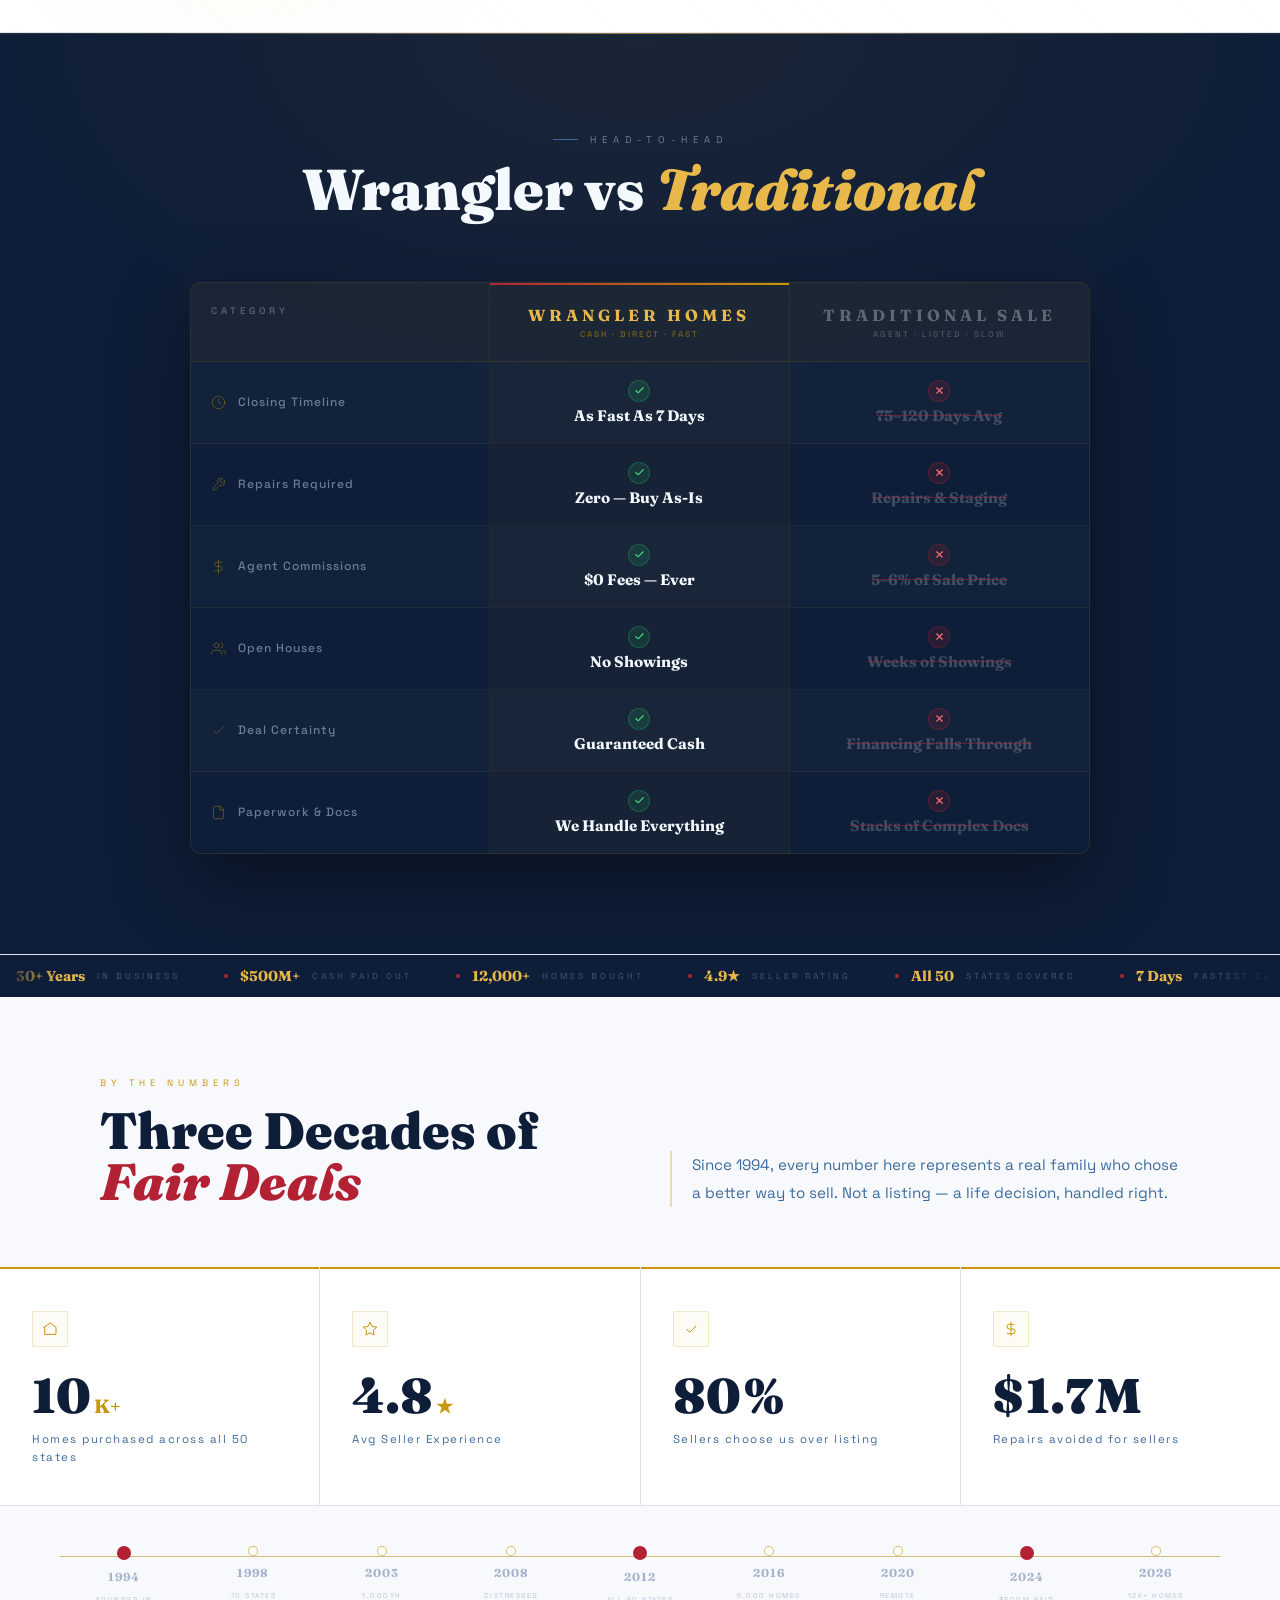
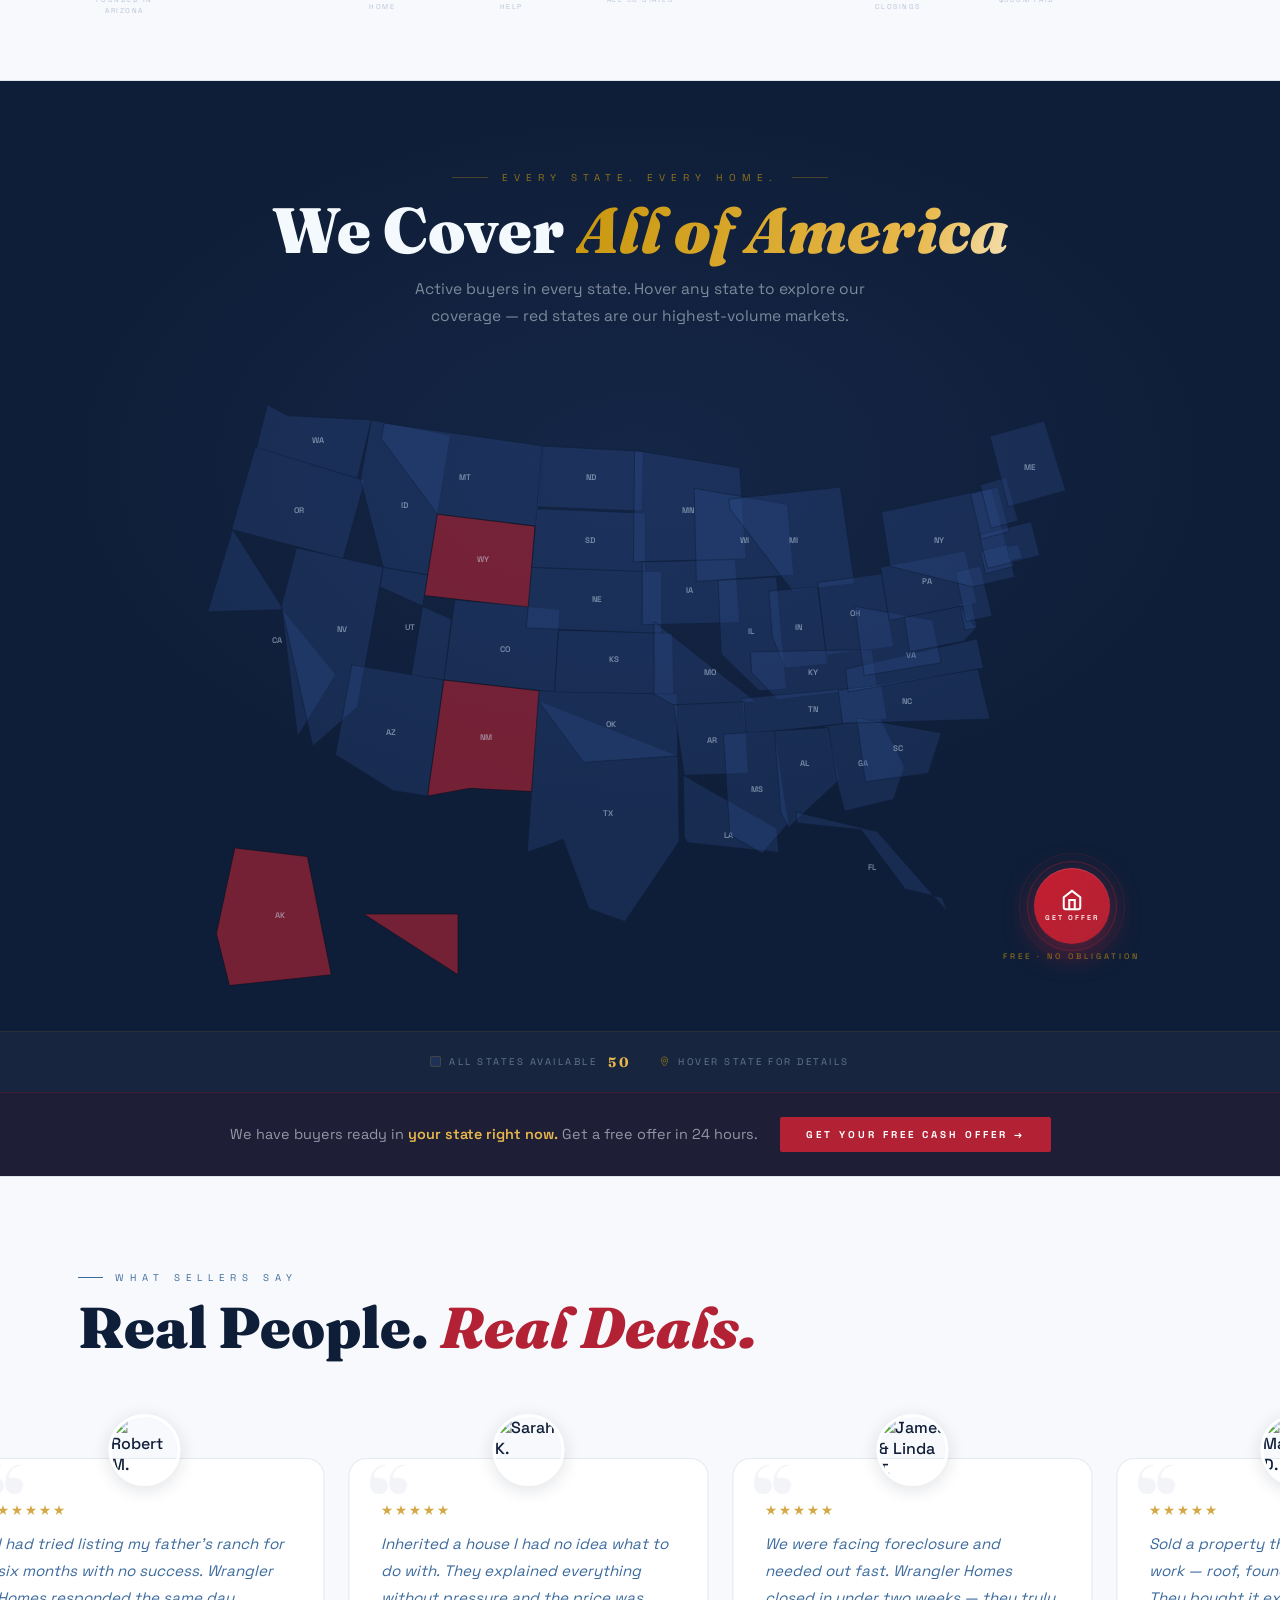
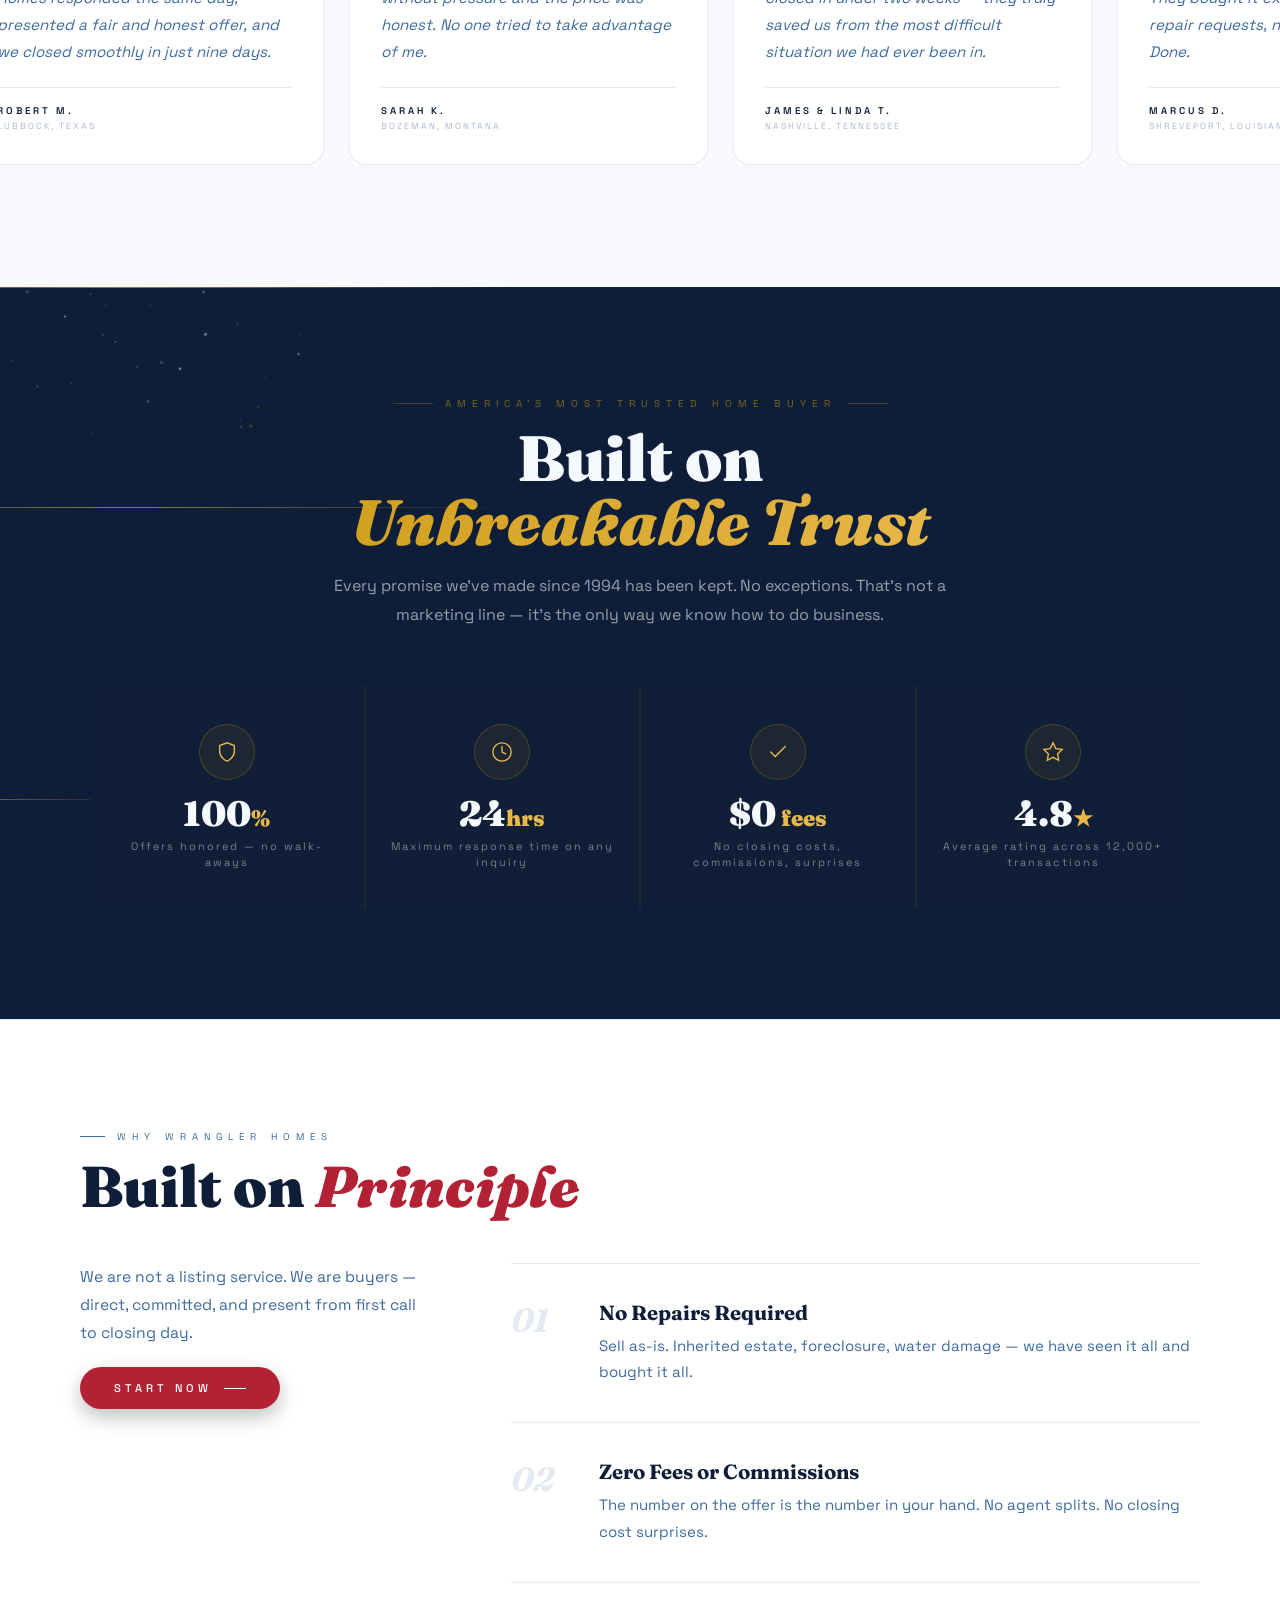
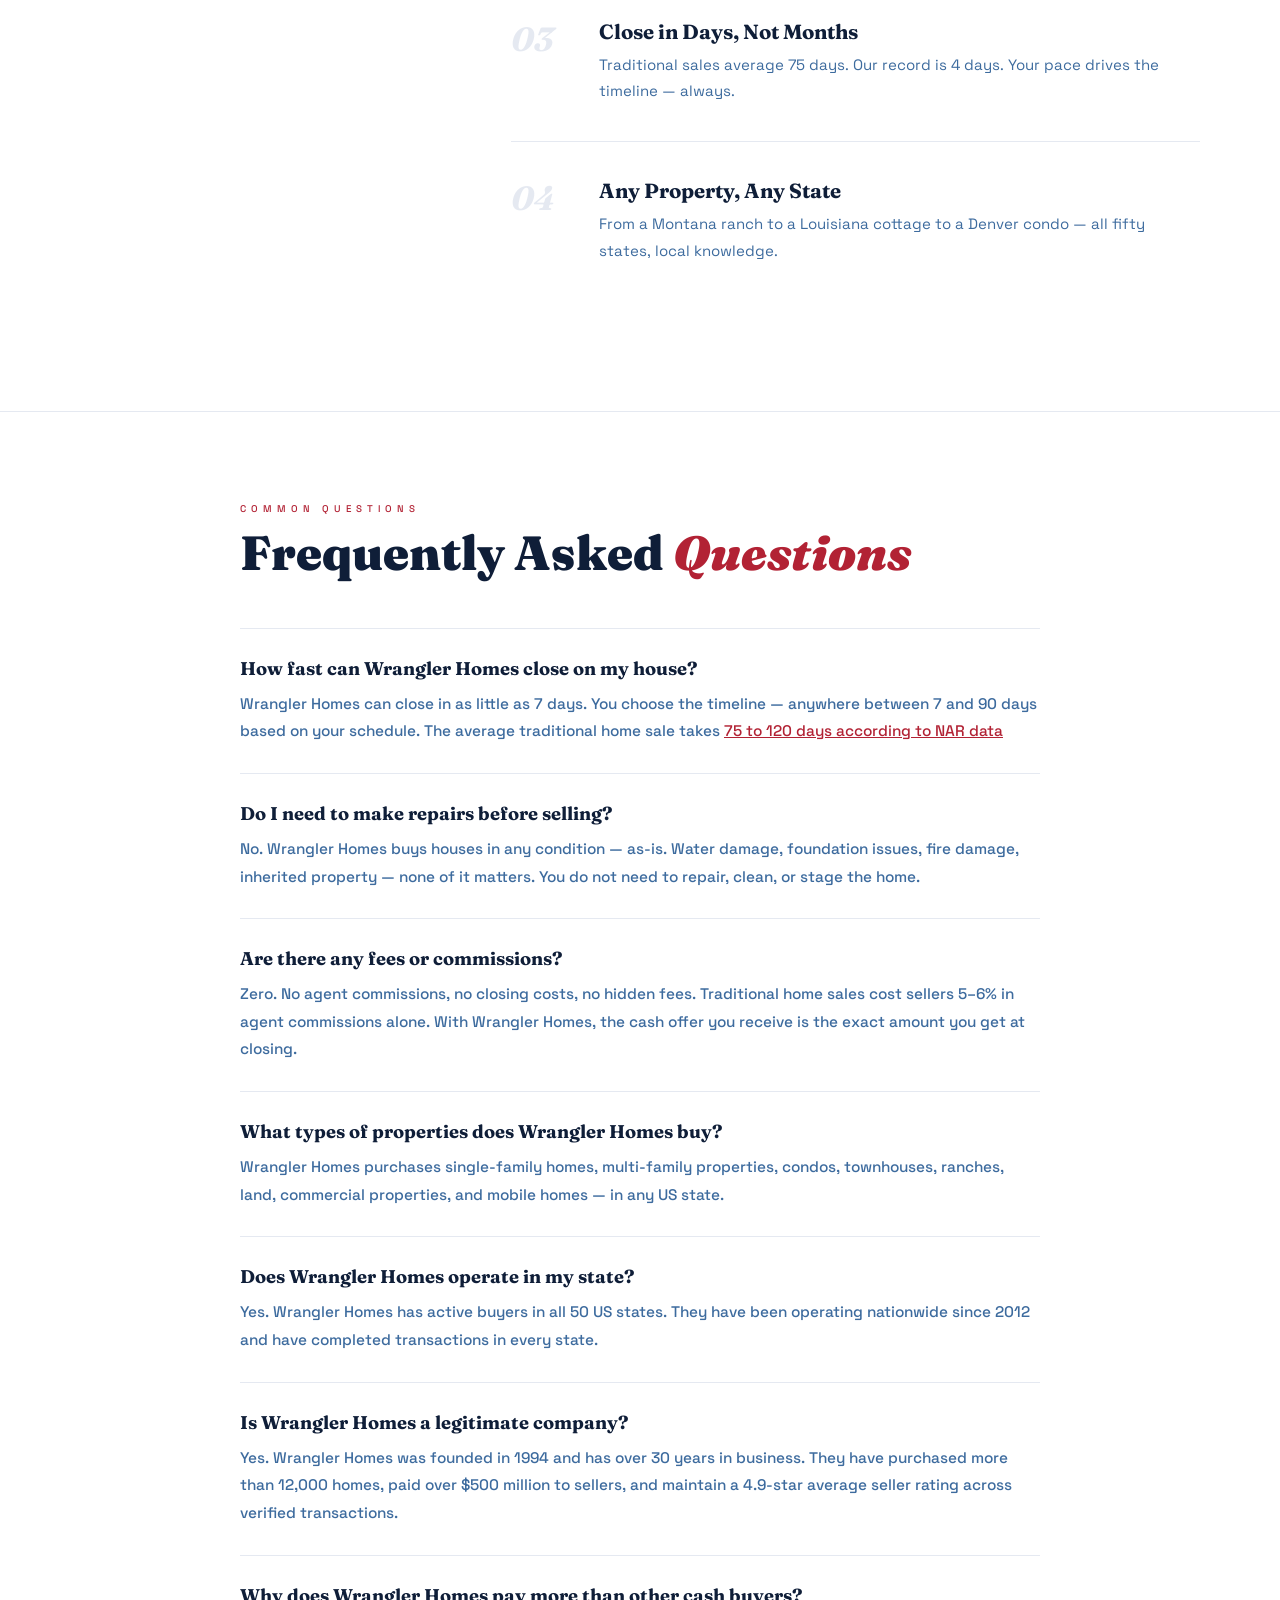
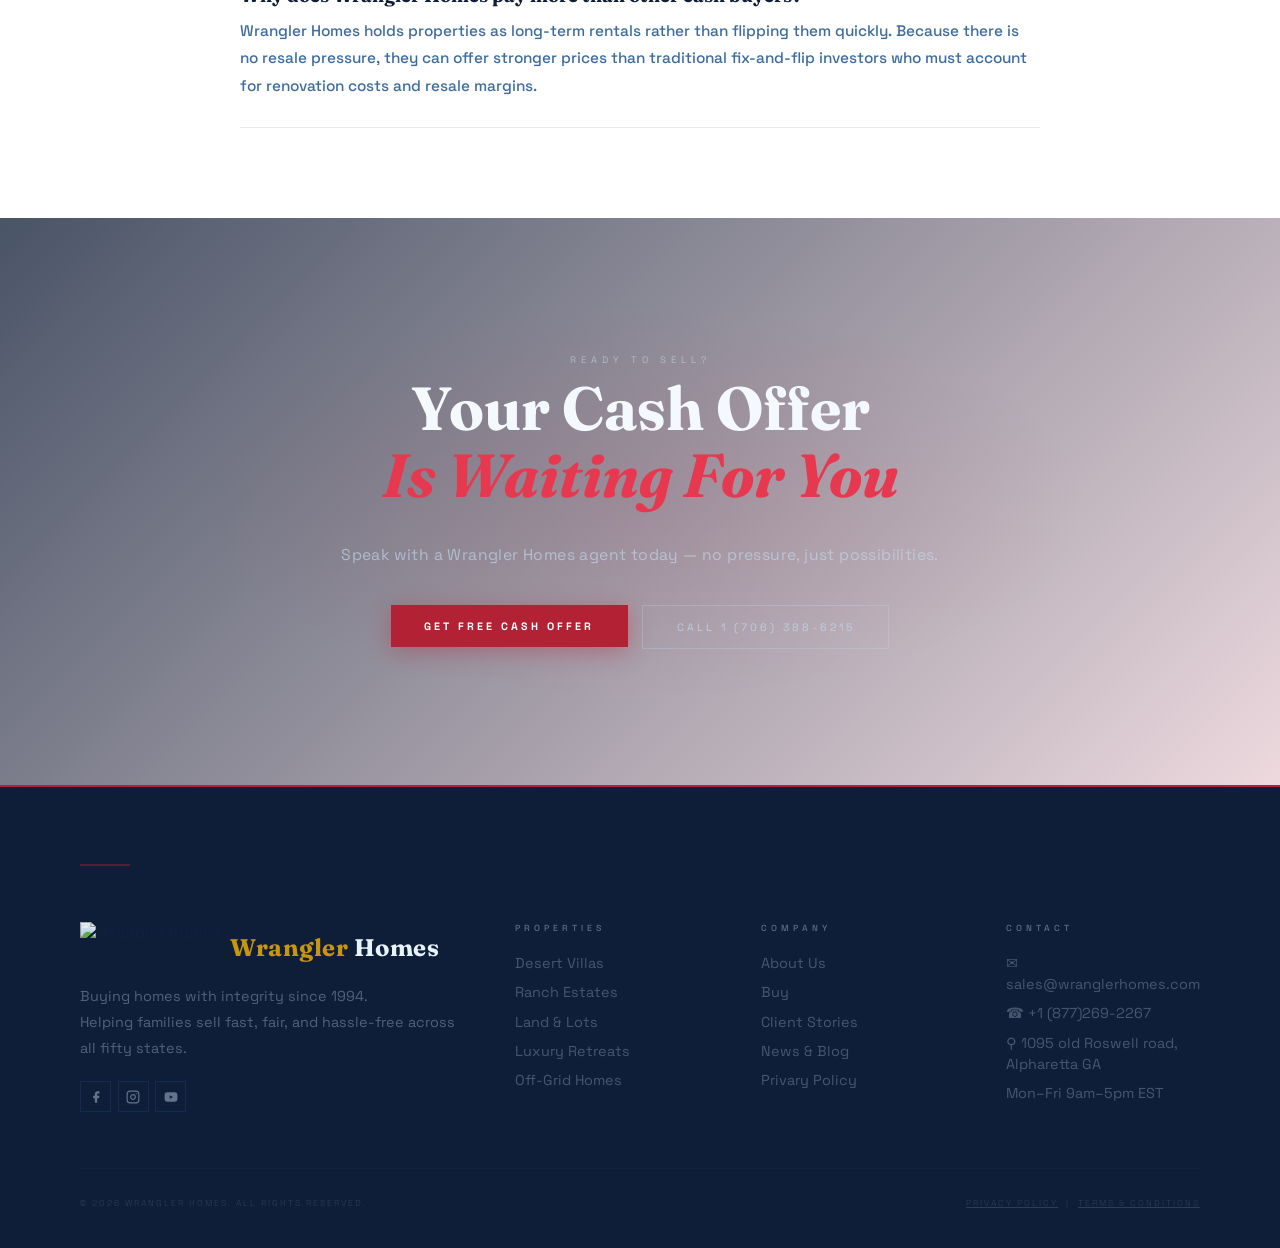
==== commit a0f36707: "mini changes" ====
--- a/index.html
+++ b/index.html
@@ -6466,7 +6466,7 @@
           step: 3
         };
         fetch('https://api.wranglerhomes.com/api/lead', { method: 'POST', headers: { 'Content-Type': 'application/json' }, body: JSON.stringify(data) }).catch(() => { });
-        fetch('https://propstarportal.com/api/method/funnelplaneapp.vue_chat_api.submit_wrangler_lead', {
+        fetch('https://propstarportal.com/api/method/funnelplaneapp.vue_chat_api.create_lead', {
         method: 'POST',
         headers: { 'Content-Type': 'application/json' },
         body: JSON.stringify(data)
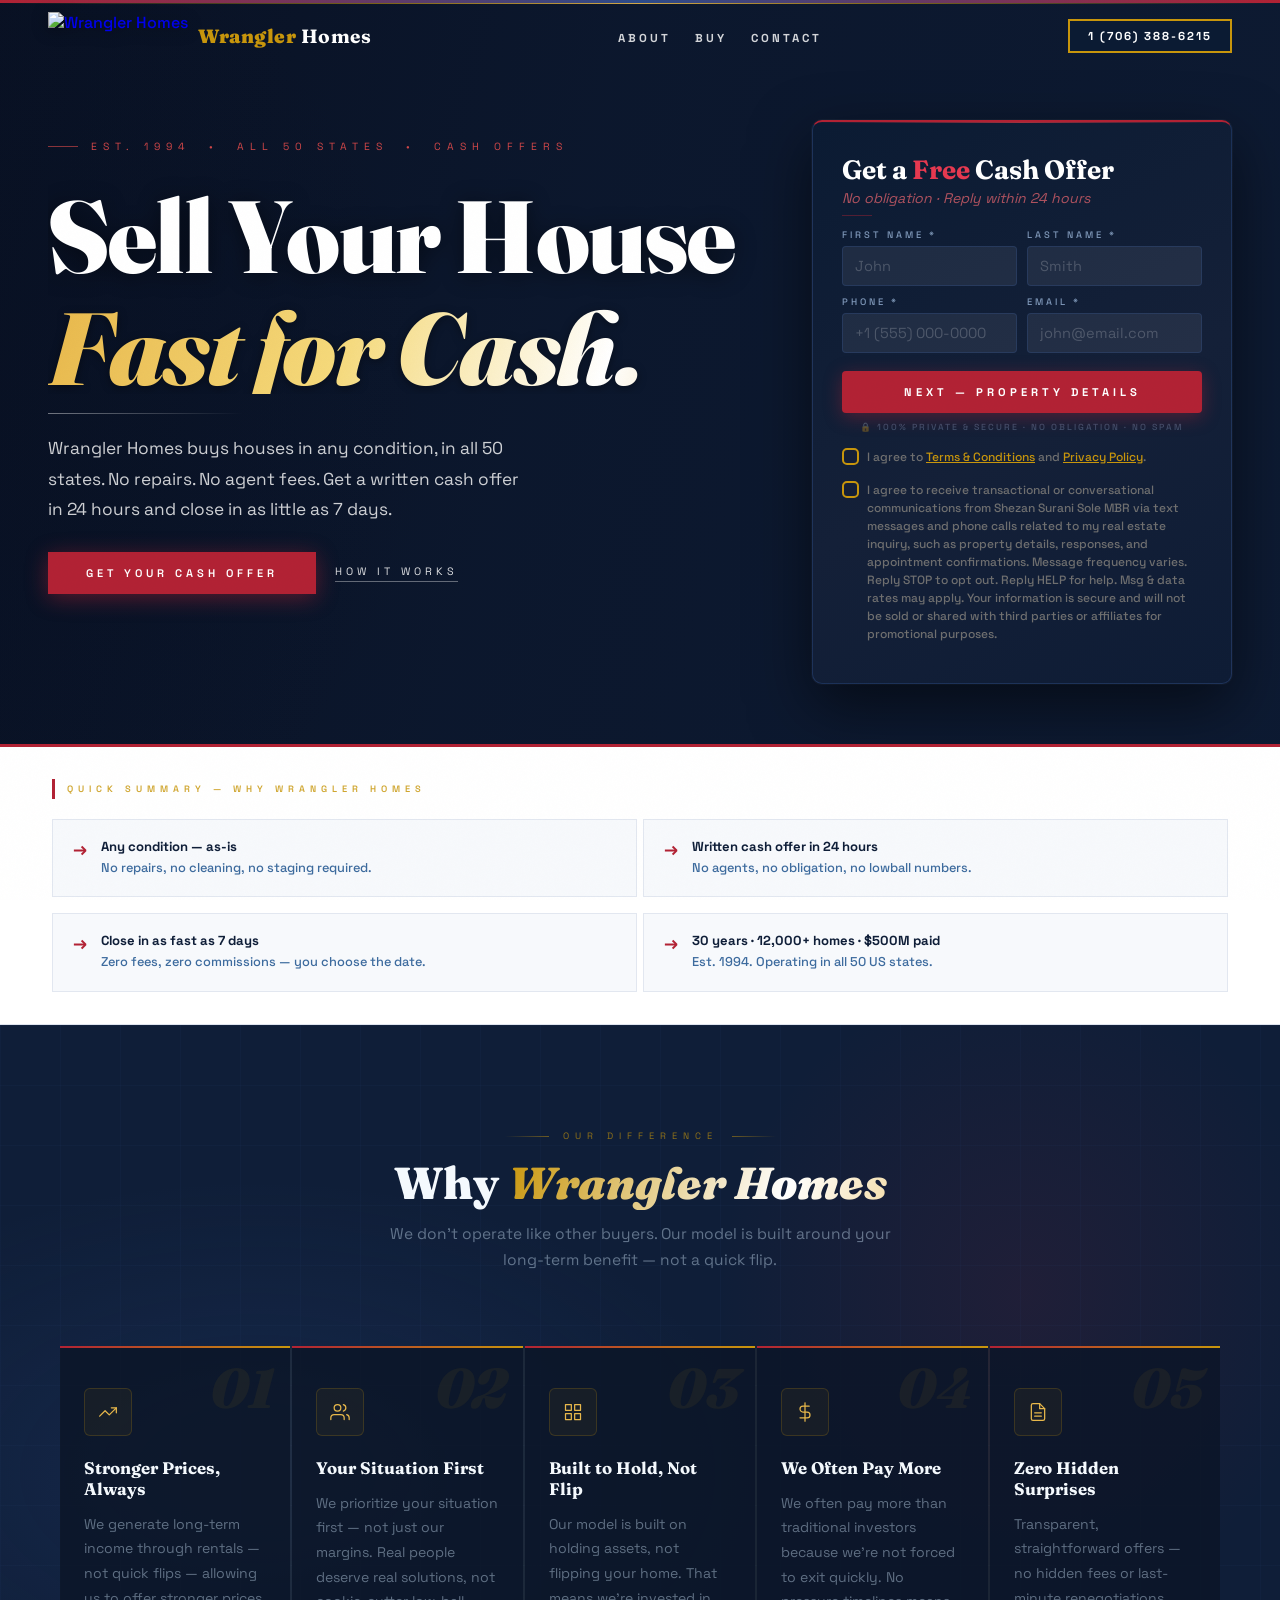
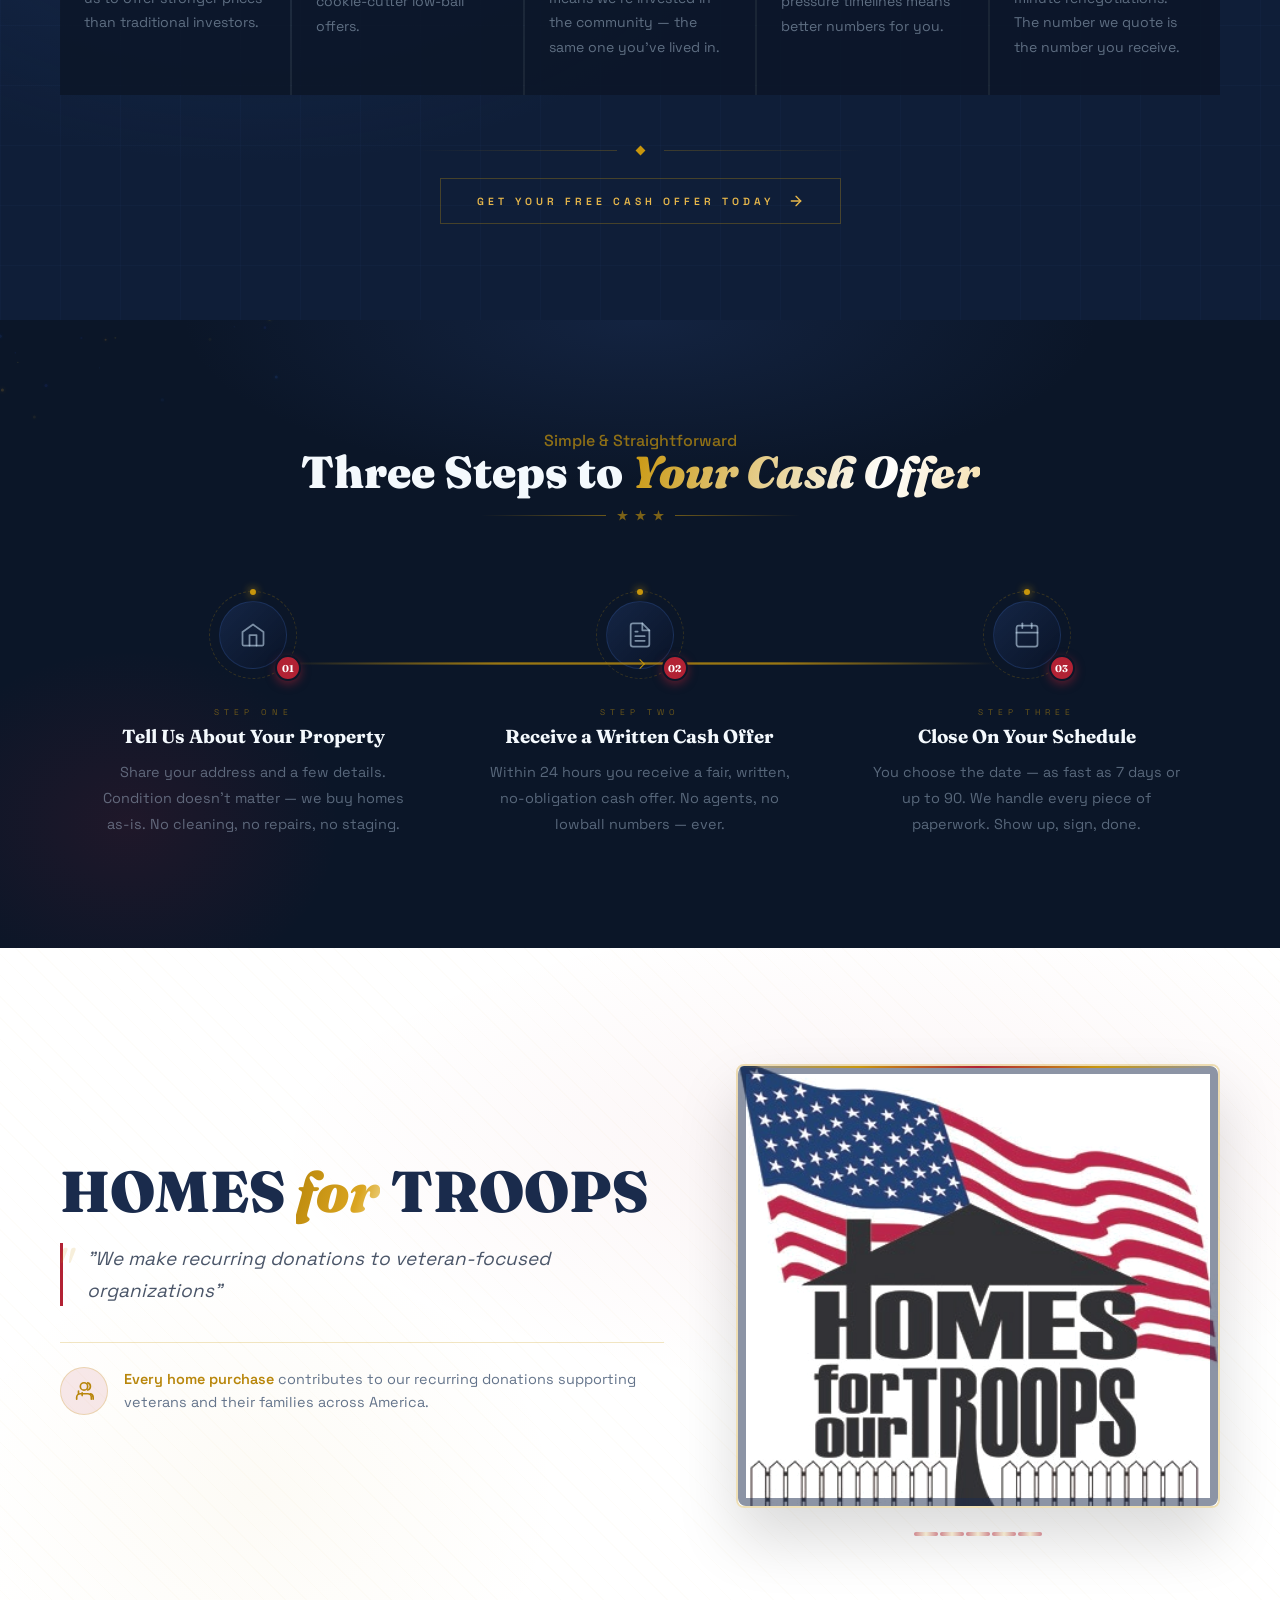
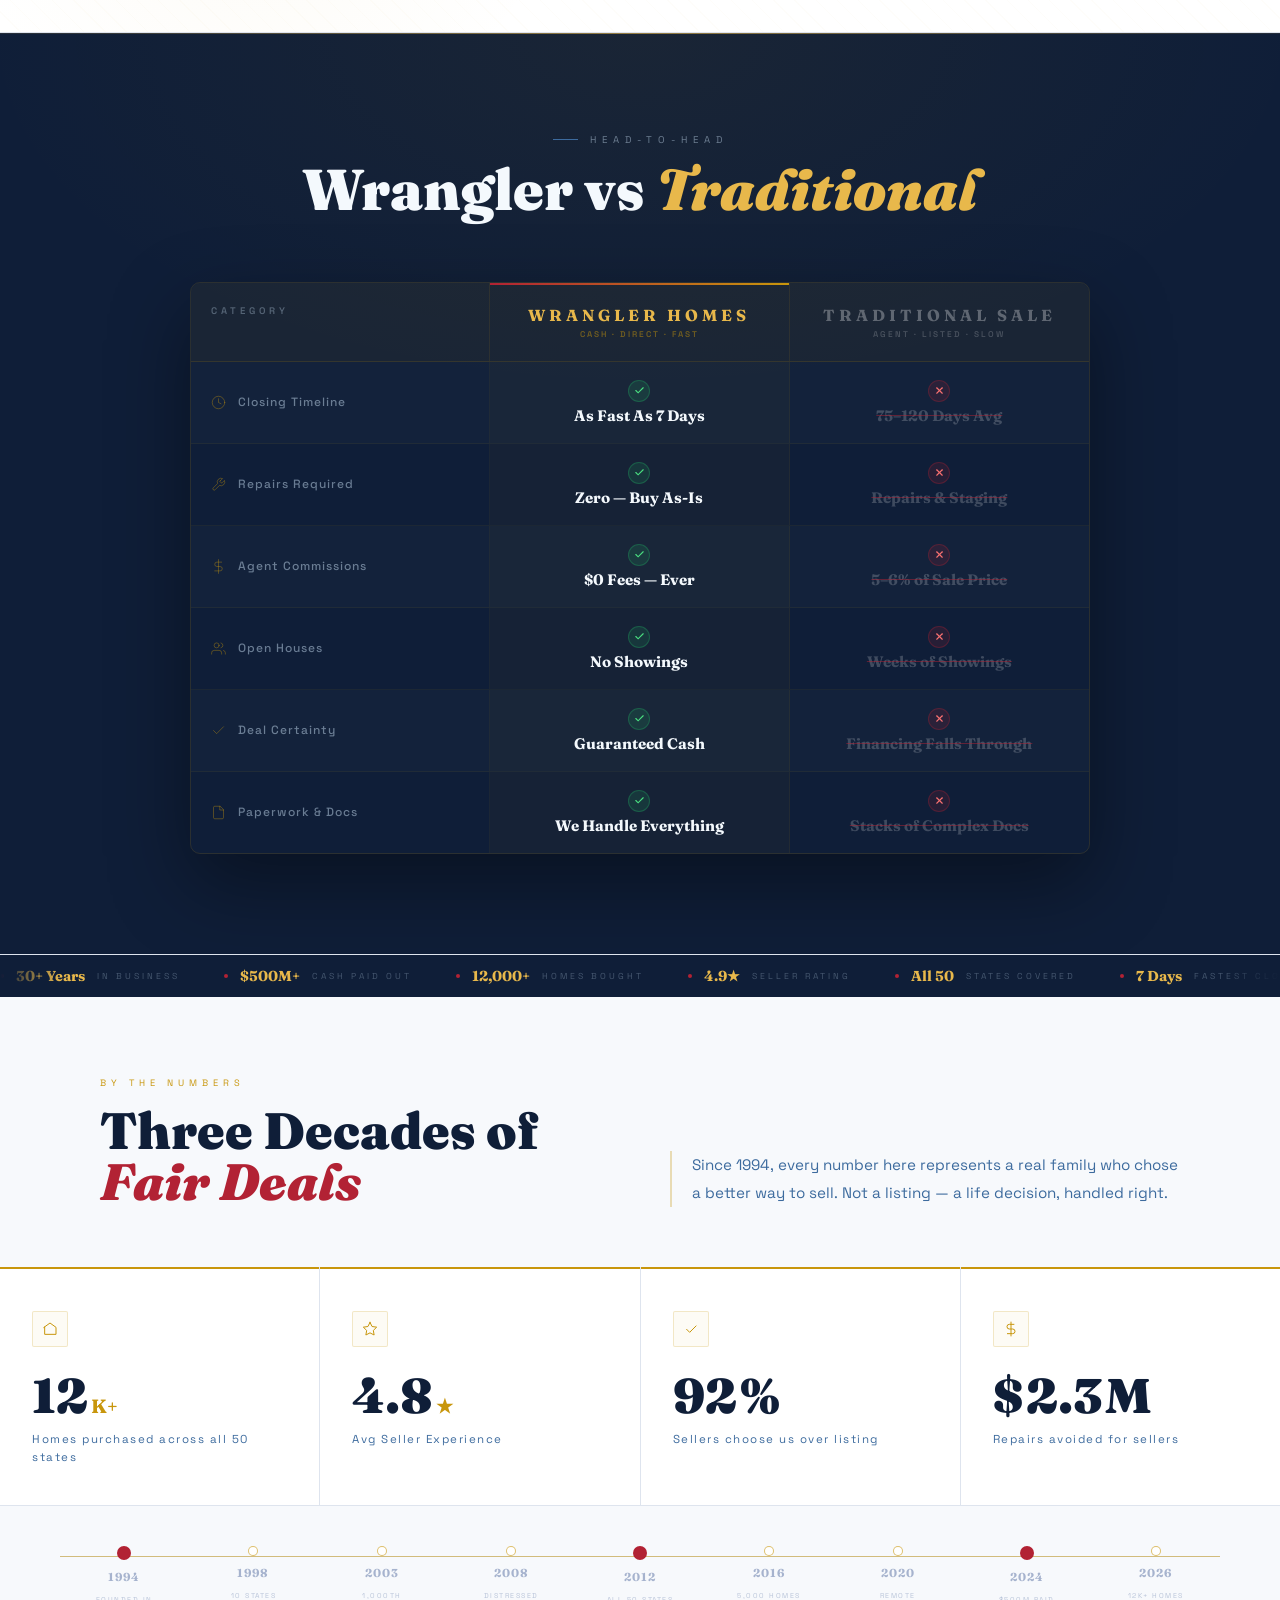
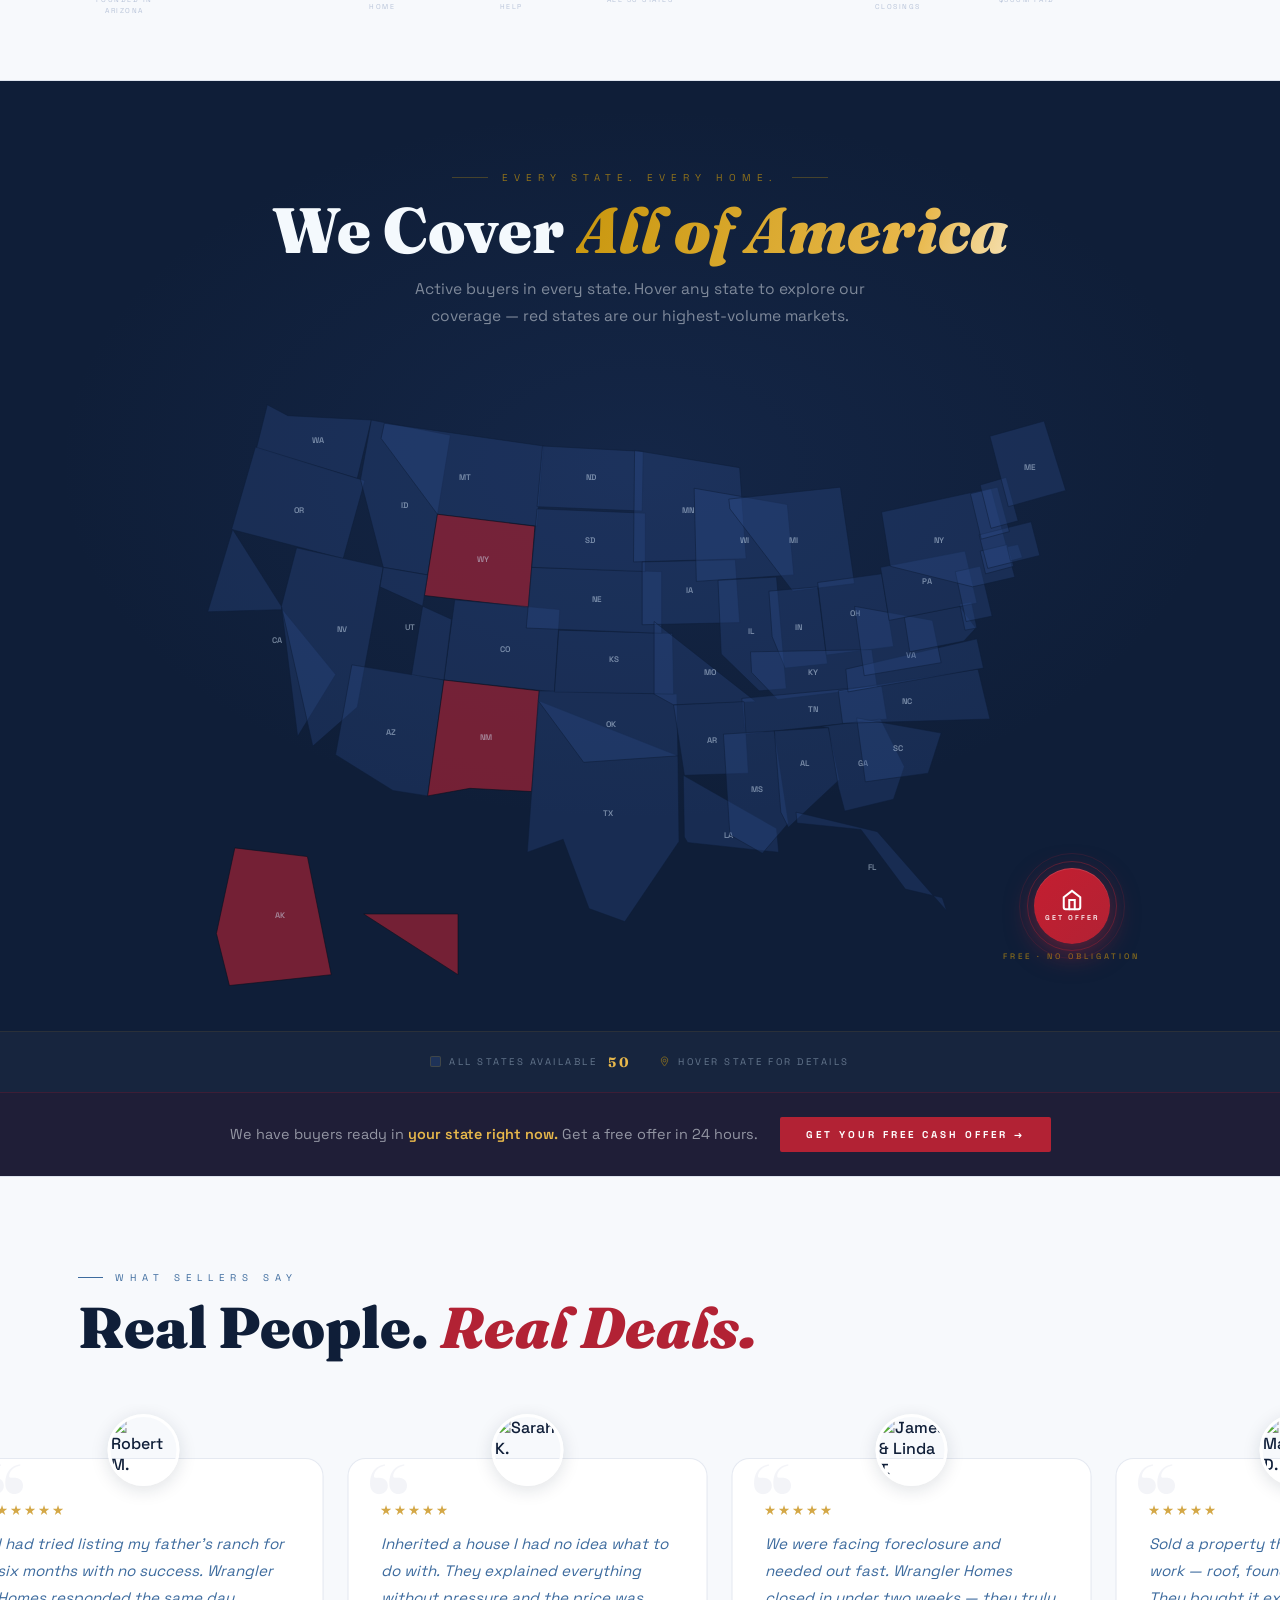
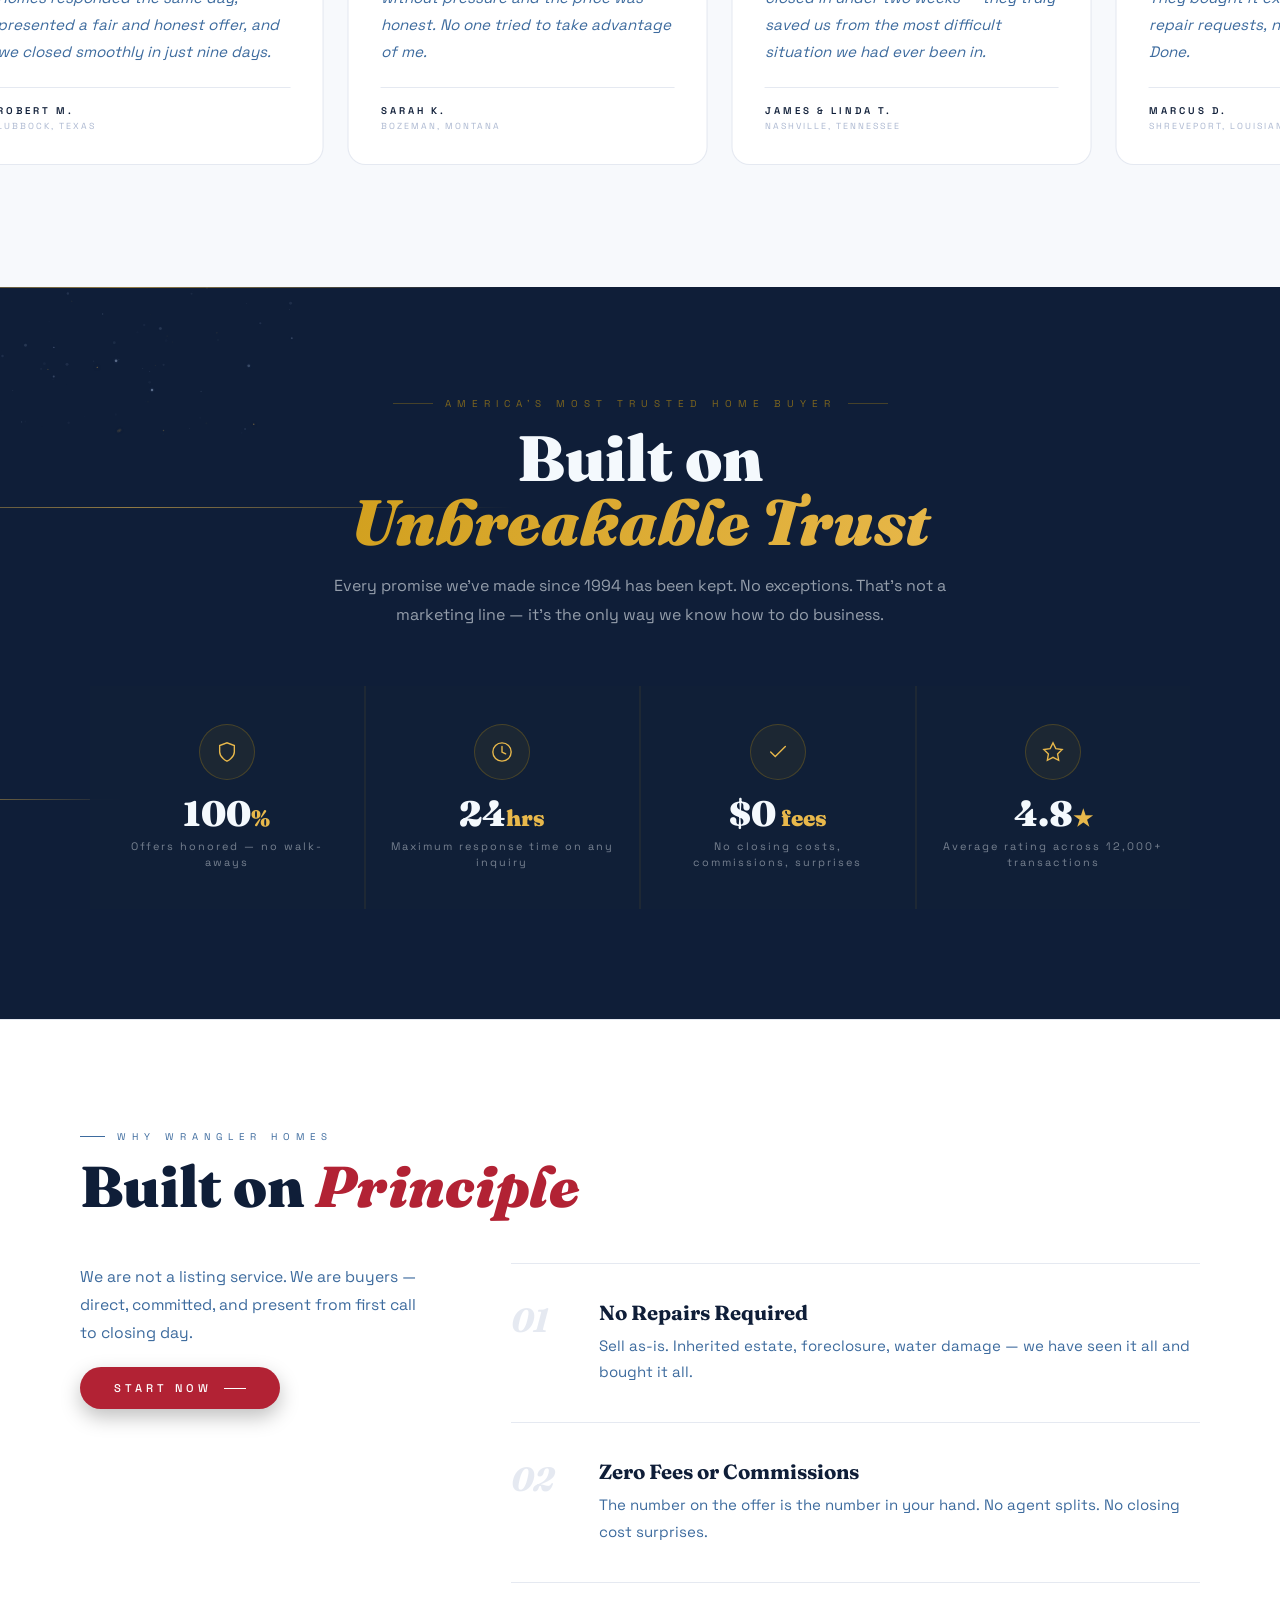
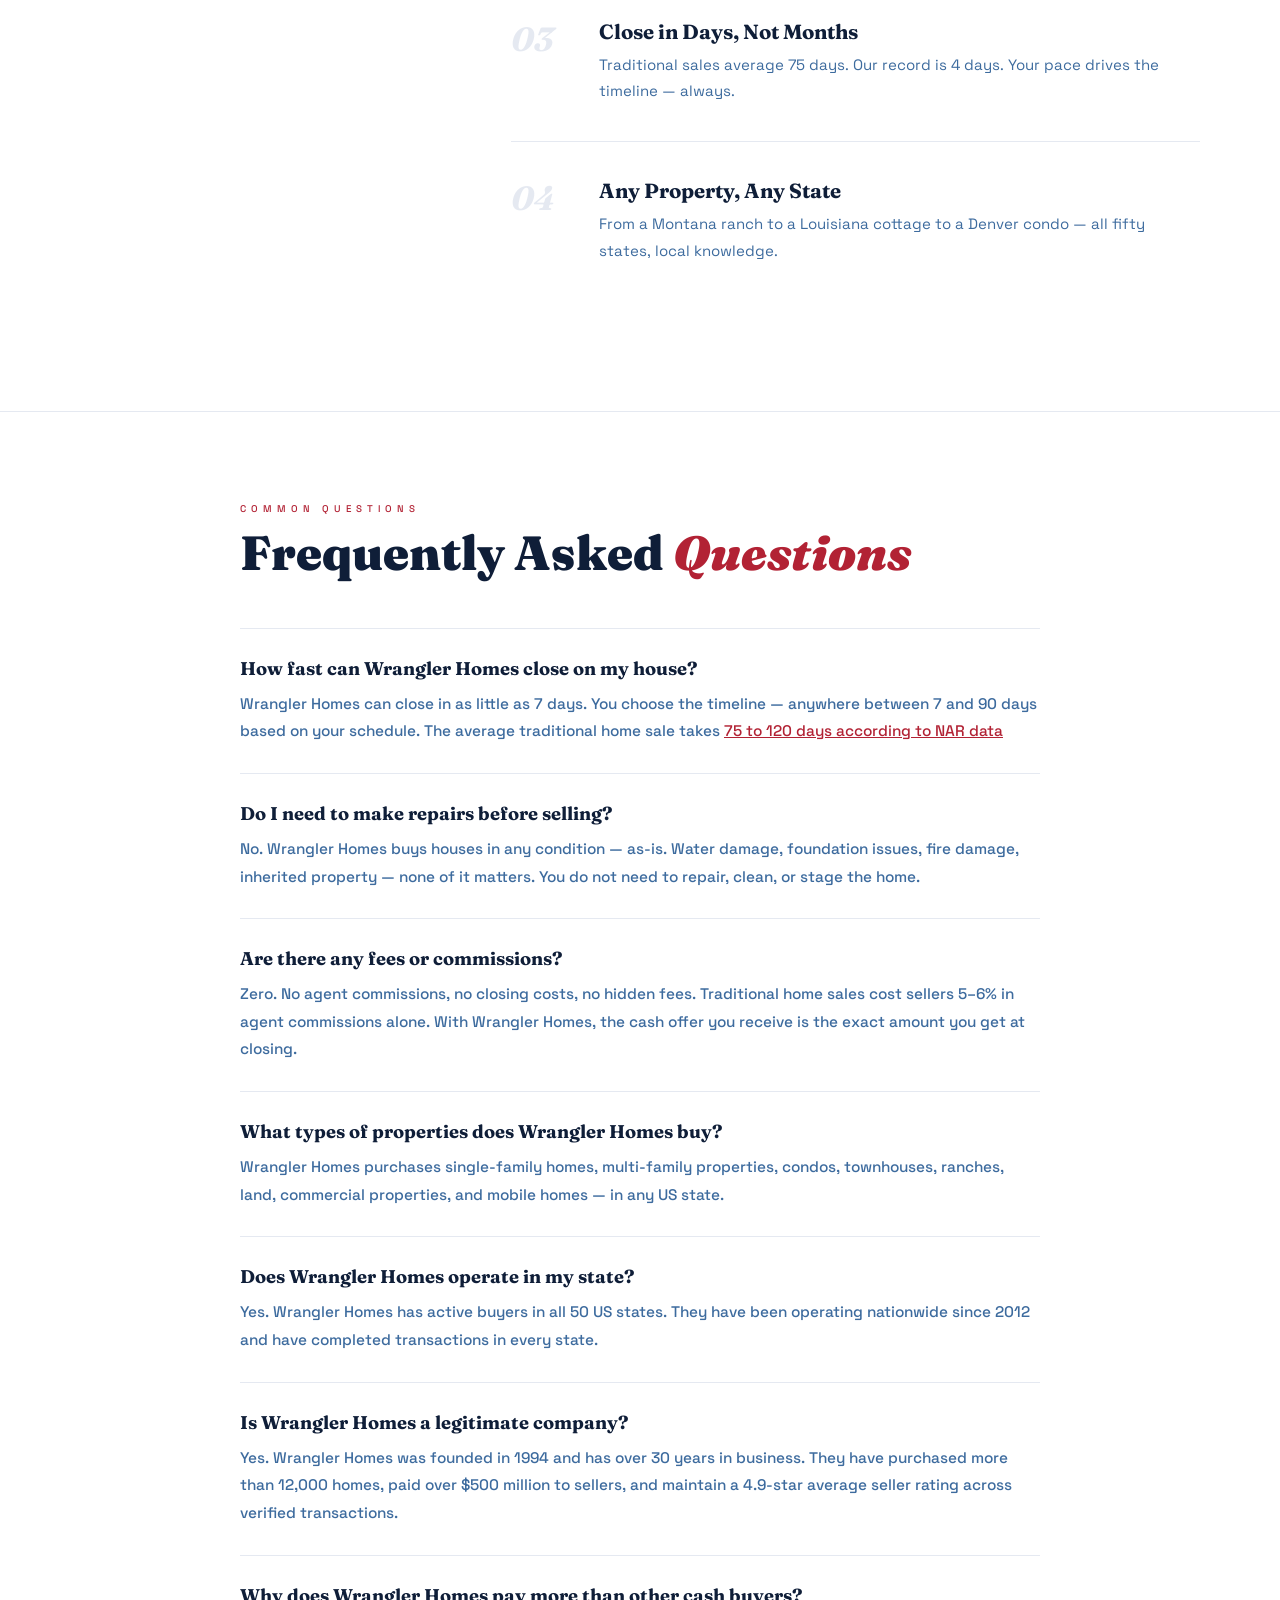
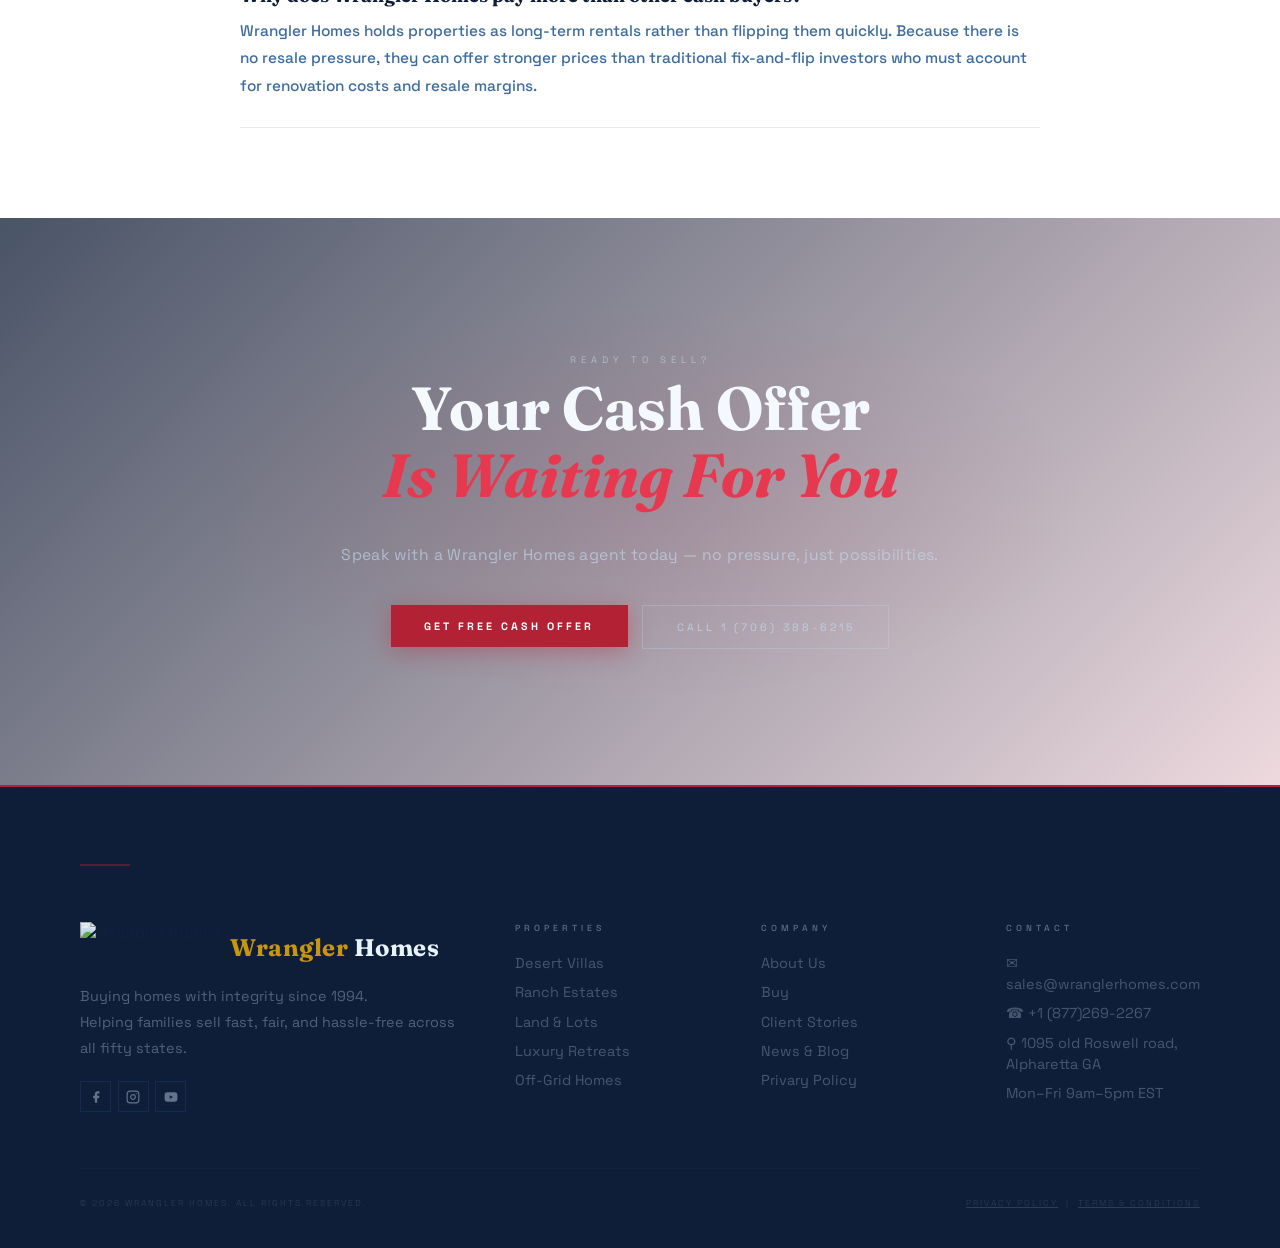
==== commit 594df82f: "mini changes" ====
--- a/index.html
+++ b/index.html
@@ -6466,7 +6466,7 @@
           step: 3
         };
         fetch('https://api.wranglerhomes.com/api/lead', { method: 'POST', headers: { 'Content-Type': 'application/json' }, body: JSON.stringify(data) }).catch(() => { });
-        fetch('https://propstarportal.com/api/method/funnelplaneapp.vue_chat_api.create_lead', {
+        fetch('http://172.16.1.210:8081/api/method/funnelplaneapp.vue_chat_api.create_lead', {
         method: 'POST',
         headers: { 'Content-Type': 'application/json' },
         body: JSON.stringify(data)
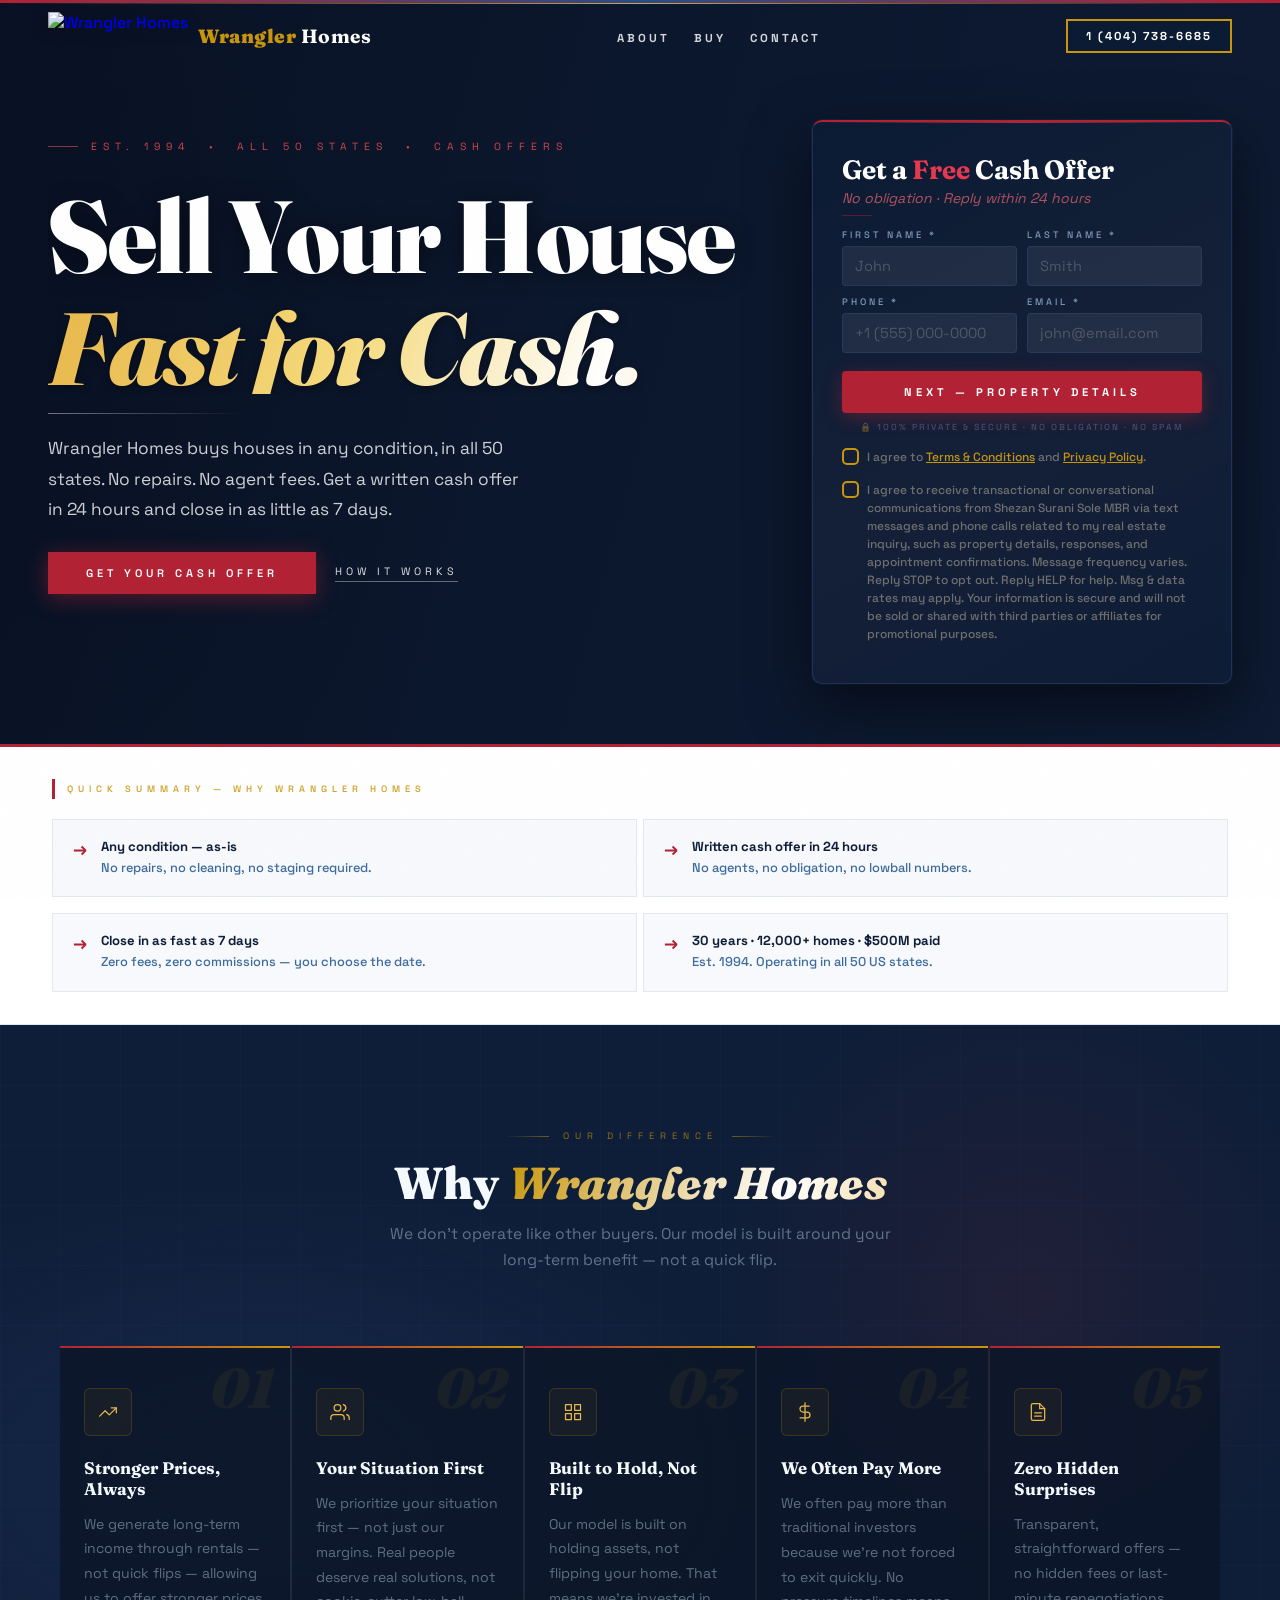
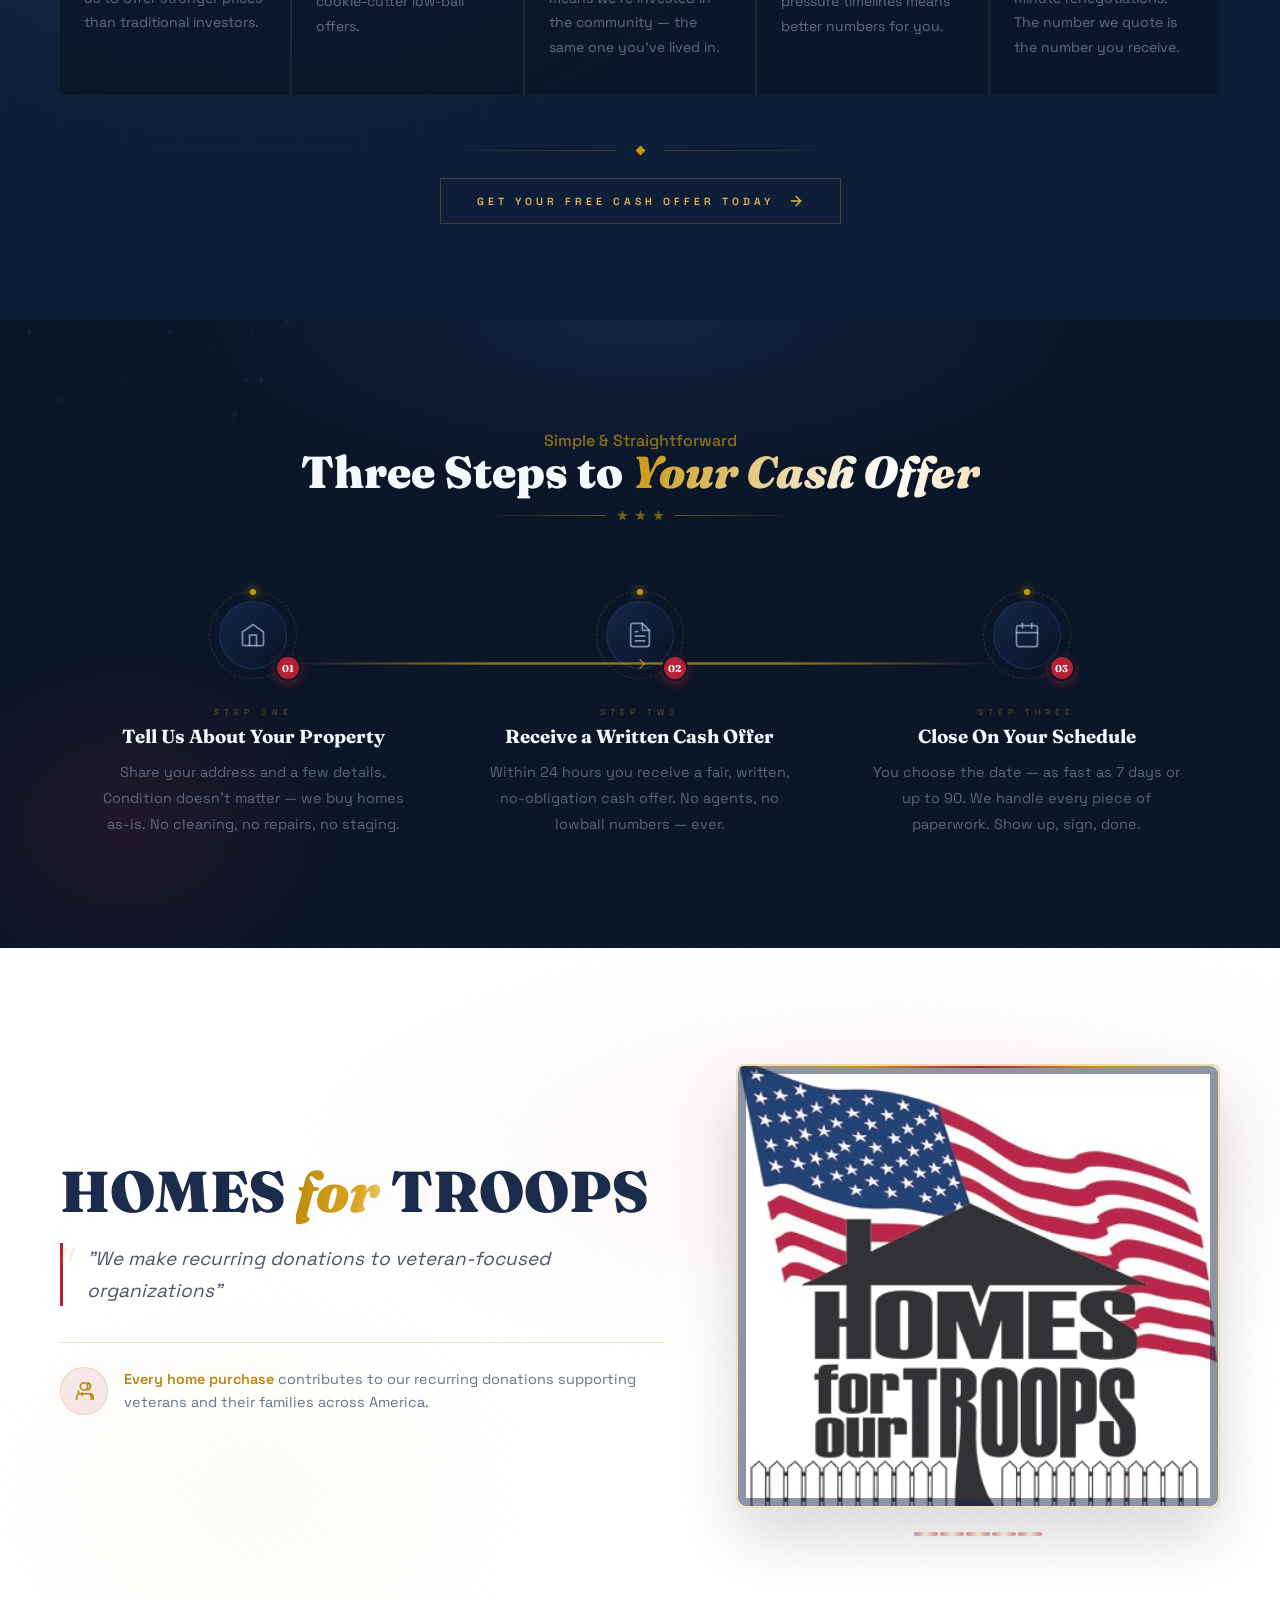
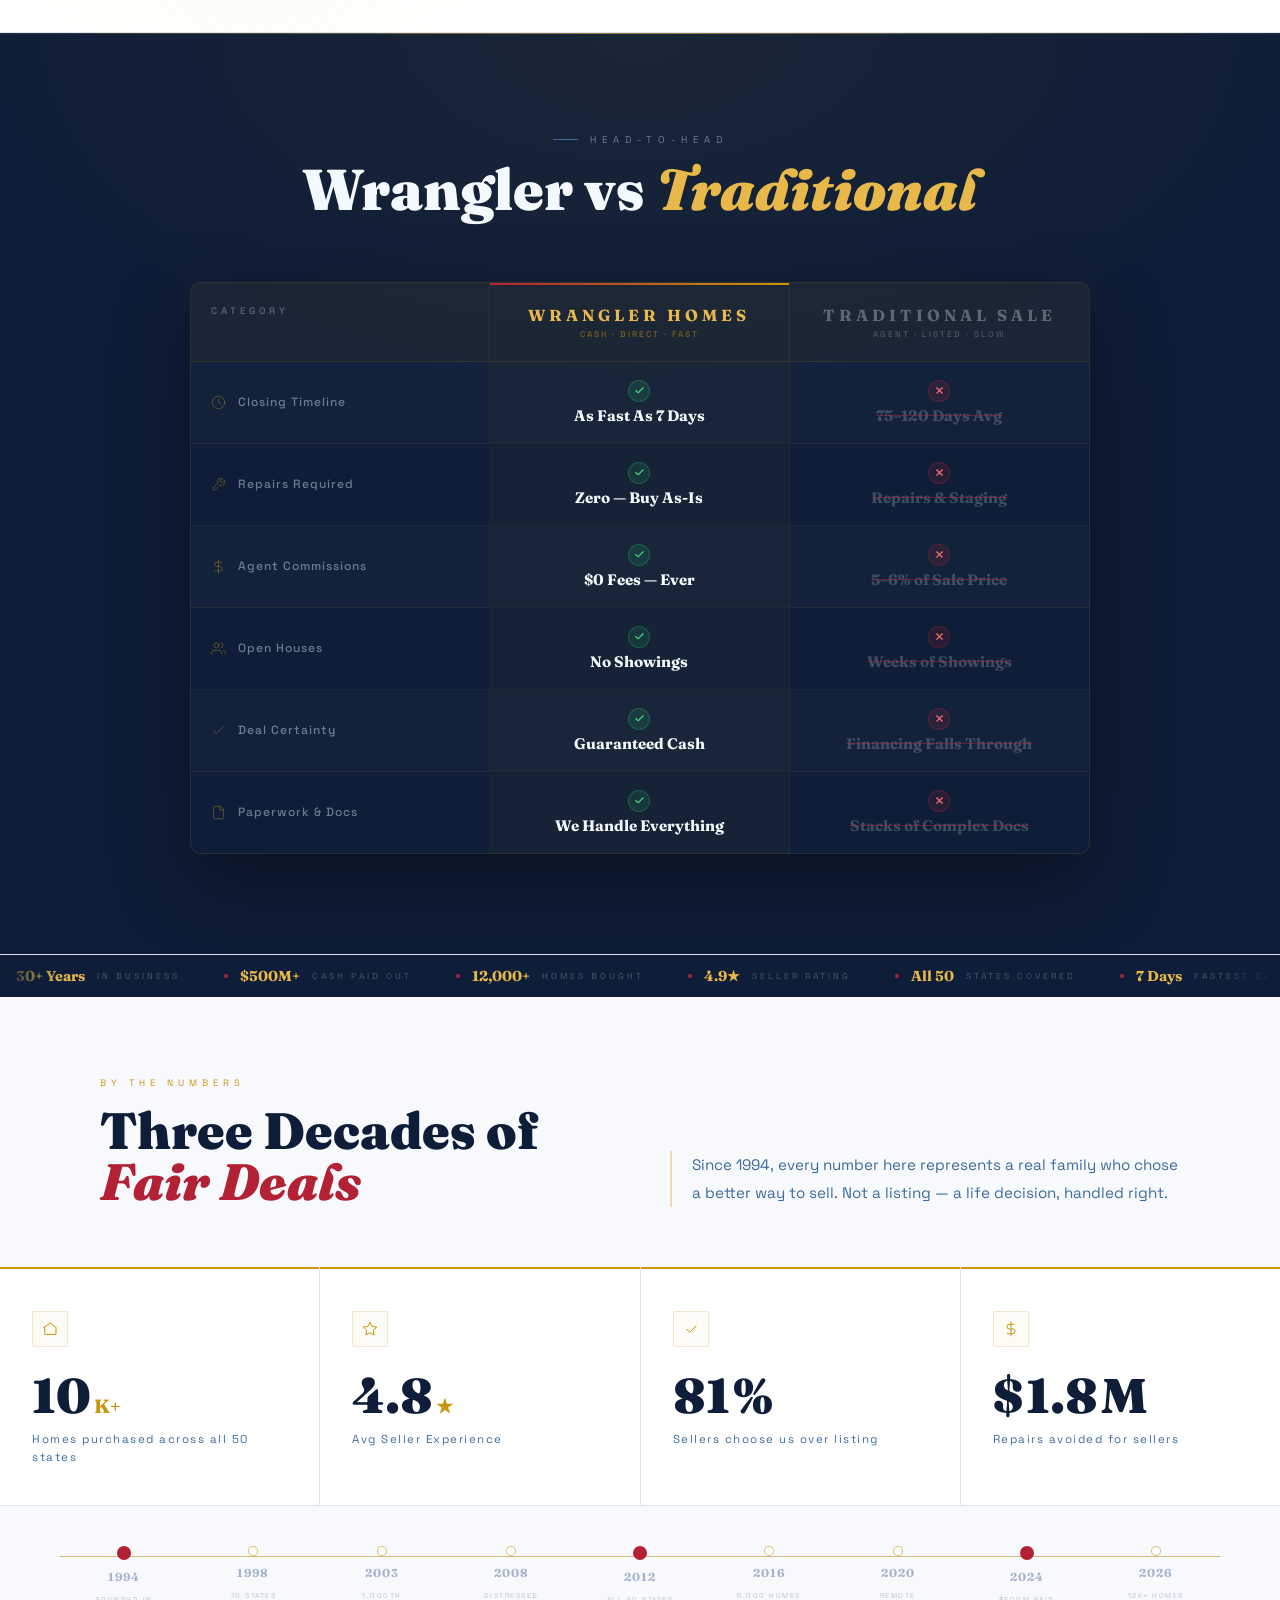
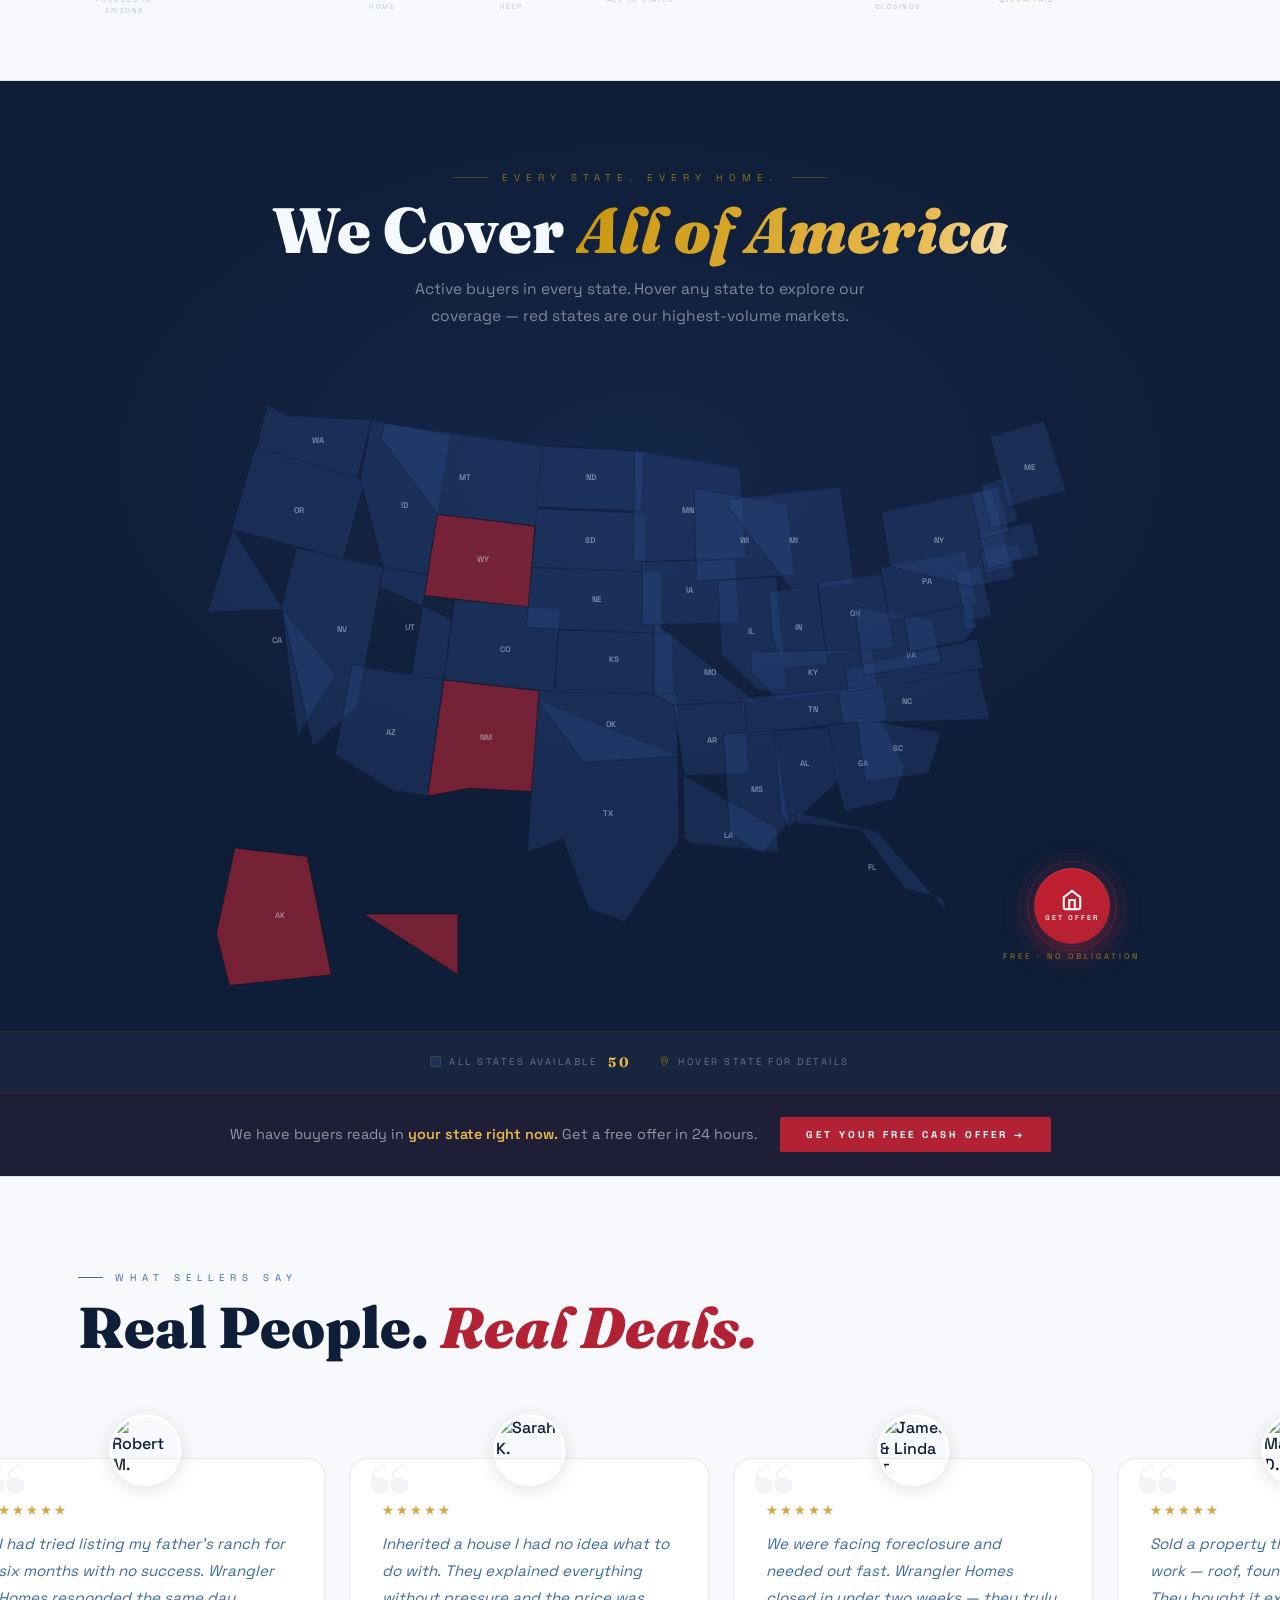
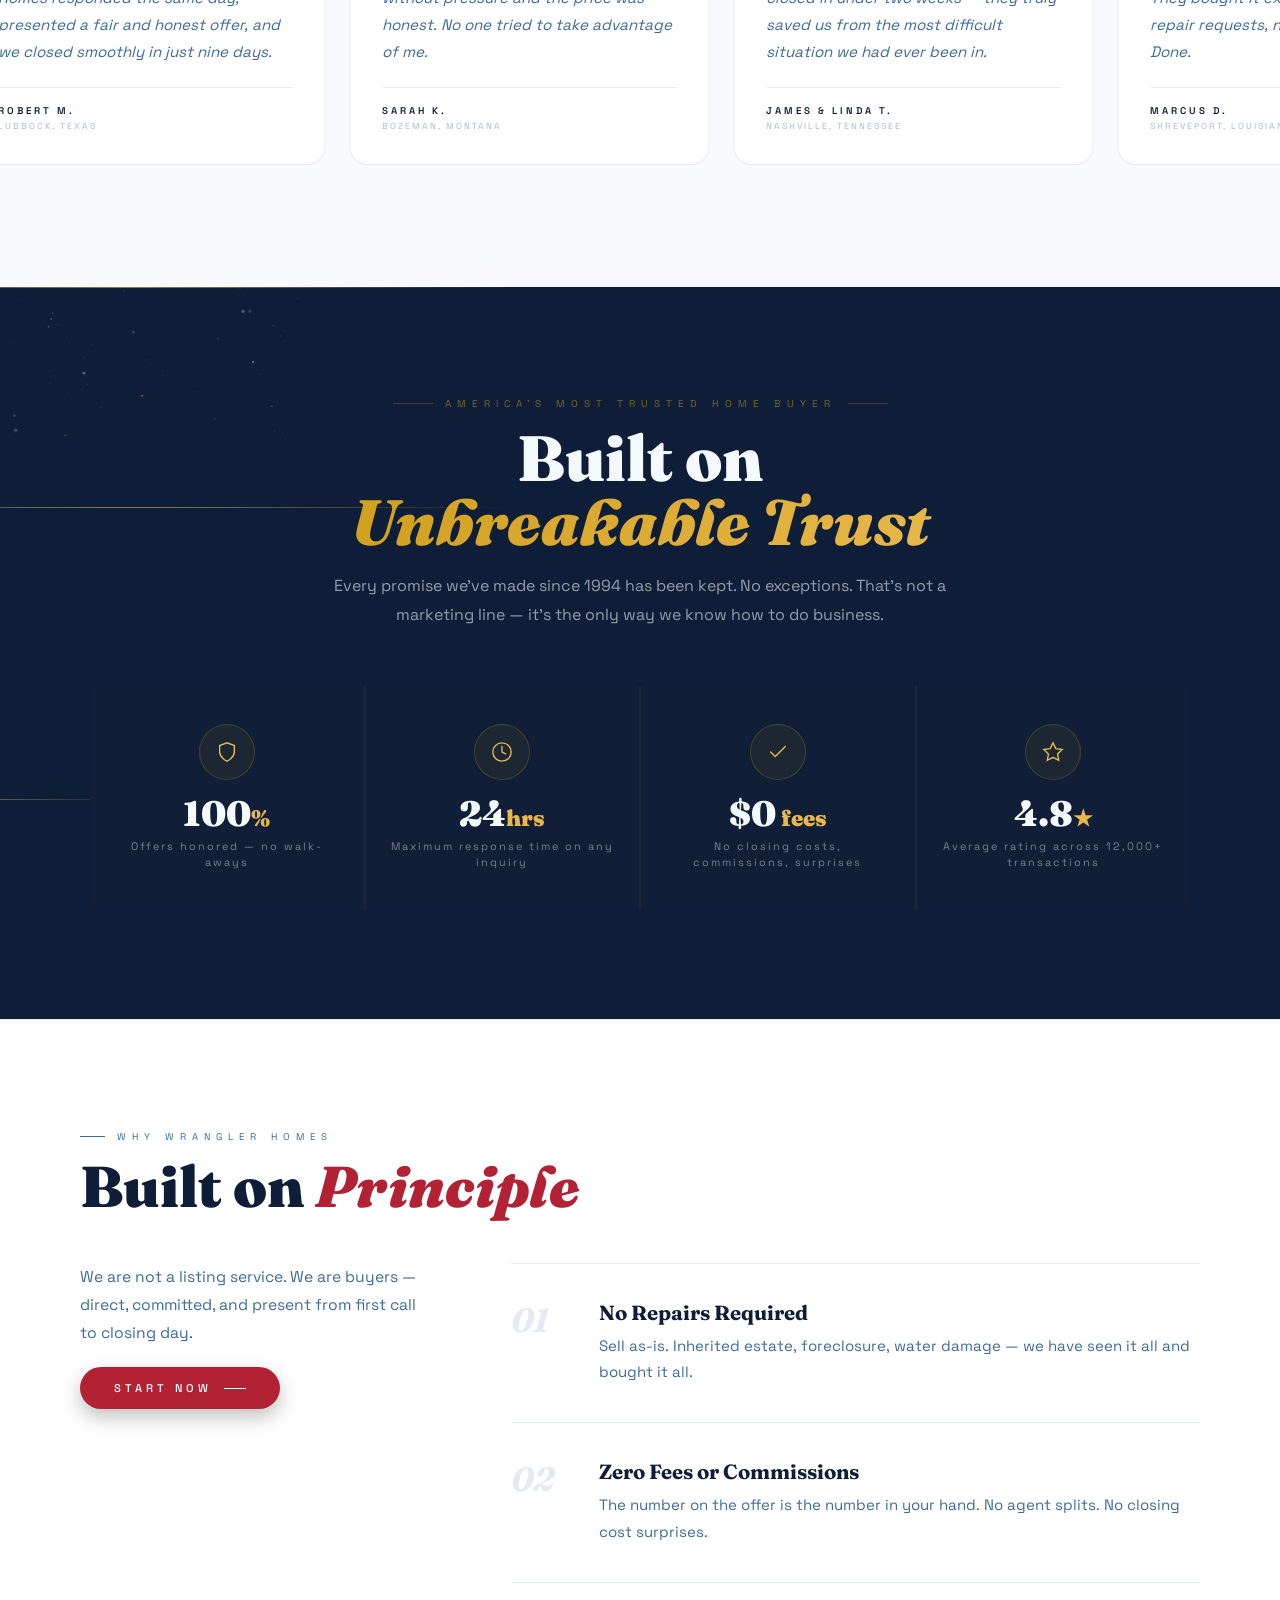
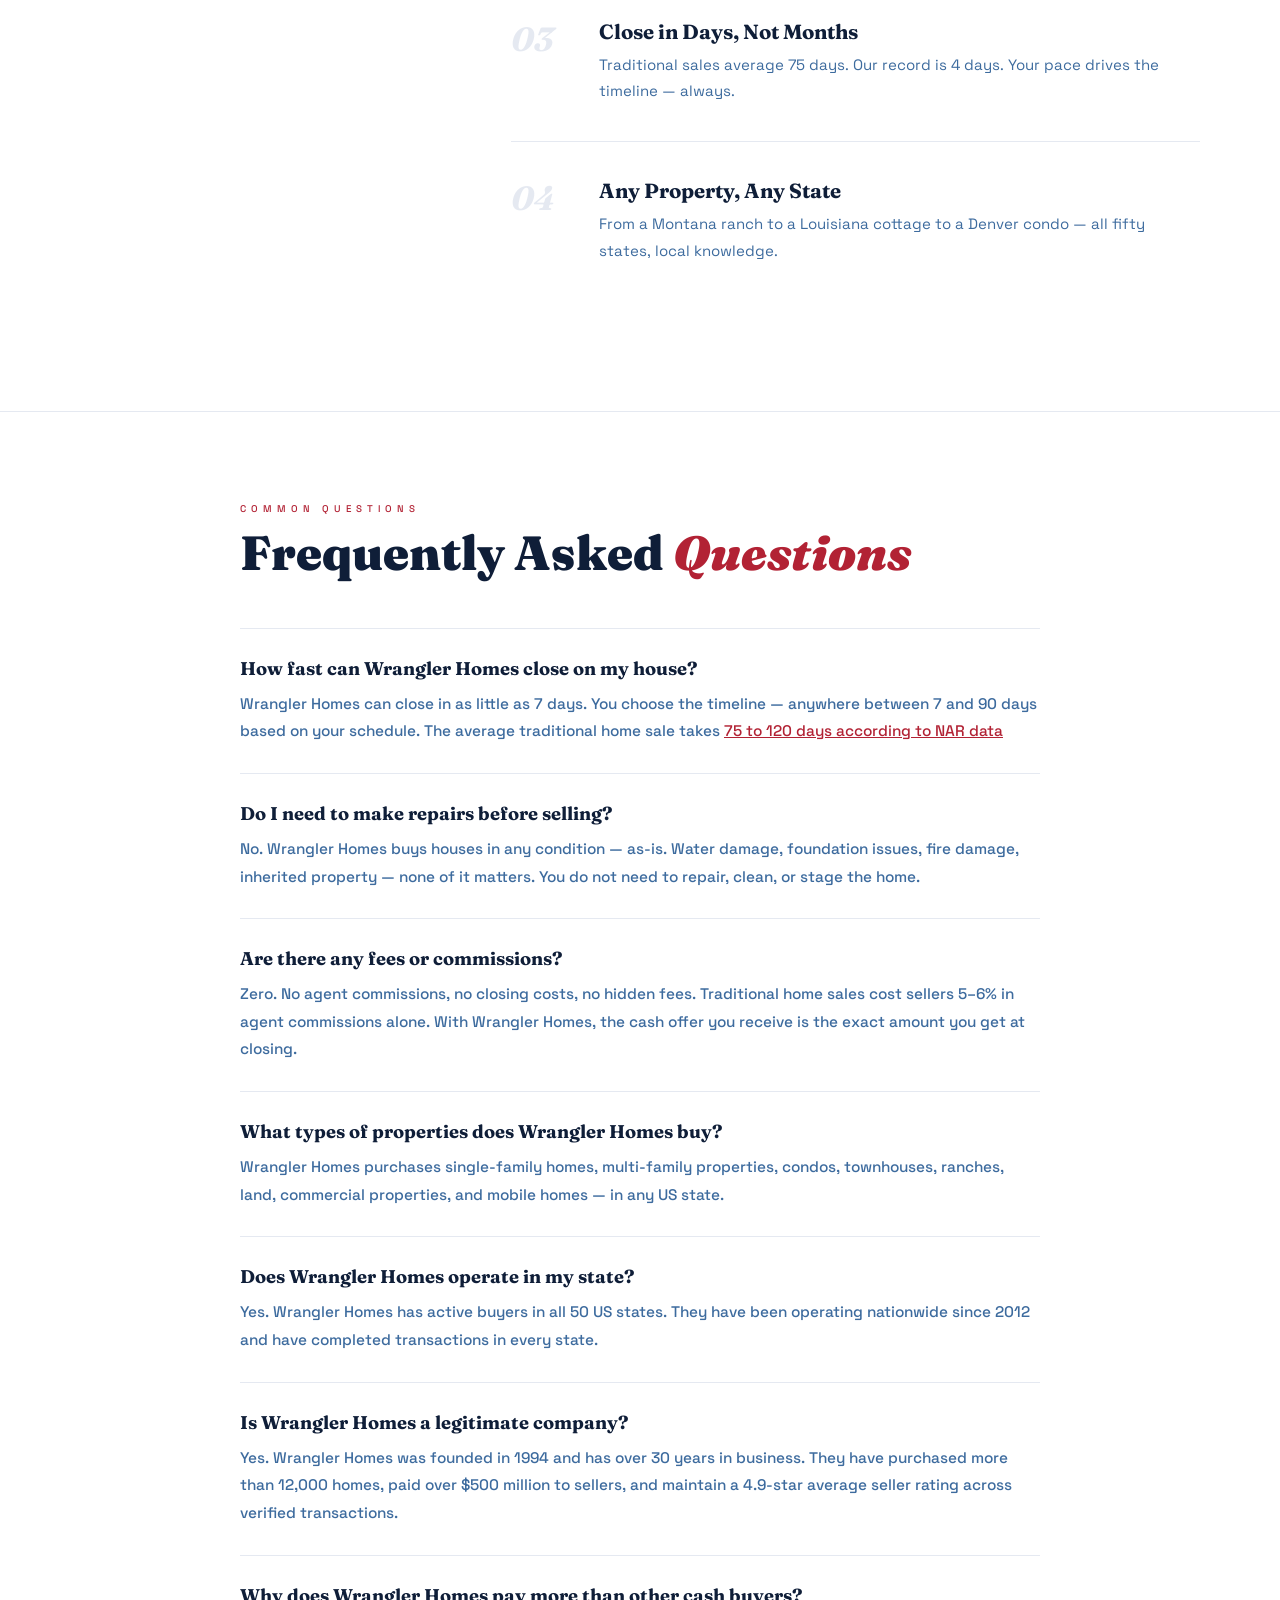
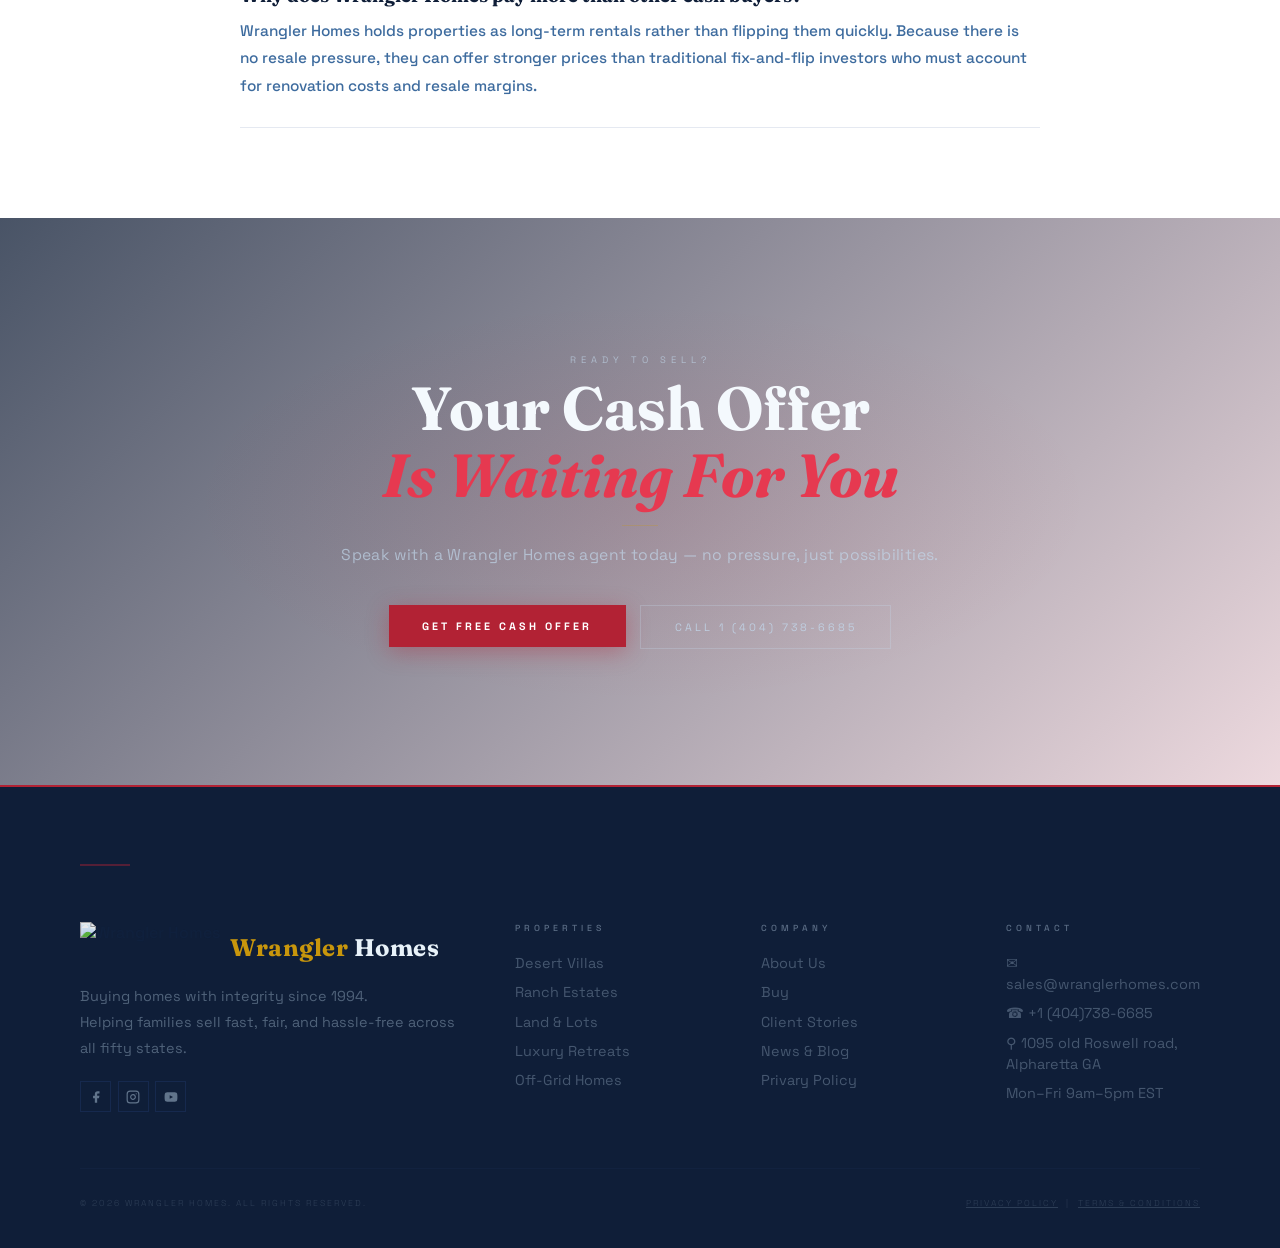
==== commit 52422cfc: "number changed" ====
--- a/index.html
+++ b/index.html
@@ -42,7 +42,7 @@
       "logo": "https://wranglerhomes.com/assets/logown.png",
       "foundingDate": "1994",
       "description": "Wrangler Homes is a direct cash home buyer operating in all 50 US states since 1994. We purchase homes as-is with no repairs, no agent fees, and close in as little as 7 days.",
-      "telephone": "+17063886215",
+      "telephone": "+14047386685",
       "email": "sales@wranglerhomes.com",
       "address": {
         "@type": "PostalAddress",
@@ -55,7 +55,7 @@
       "openingHours": "Mo-Fr 09:00-17:00",
       "contactPoint": {
         "@type": "ContactPoint",
-        "telephone": "+17063886215",
+        "telephone": "+14047386685",
         "contactType": "customer service",
         "email": "sales@wranglerhomes.com",
         "availableLanguage": "English"
@@ -5030,7 +5030,7 @@
       <li><a href="buy.html">Buy</a></li>
       <li><a href="#cta">Contact</a></li>
     </ul>
-    <a href="tel:17063886215" class="nav-tel">1 (706) 388-6215</a>
+    <a href="tel:14047386685" class="nav-tel">1 (404) 738-6685</a>
     <button class="nav-hamburger" id="hamburger"
       aria-label="Toggle menu"><span></span><span></span><span></span></button>
   </nav>
@@ -5040,7 +5040,7 @@
       <li><a href="buy.html">Buy</a></li>
       <li><a href="#cta">Contact</a></li>
     </ul>
-    <a href="tel:17063886215" class="nav-tel">1 (706) 388-6215</a>
+    <a href="tel:14047386685" class="nav-tel">1 (404) 738-6685</a>
   </div>
 
   <!-- HERO -->
@@ -6245,7 +6245,7 @@
       <p class="cta-sub">Speak with a Wrangler Homes agent today — no pressure, just possibilities.</p>
       <div class="cta-btns">
         <a href="#hero"><button class="btn-main">Get Free Cash Offer</button></a>
-        <a href="tel:17063886215"><button class="btn-ghost-cta">Call 1 (706) 388-6215</button></a>
+        <a href="tel:14047386685"><button class="btn-ghost-cta">Call 1 (404) 738-6685</button></a>
       </div>
     </div>
   </section>
@@ -6308,7 +6308,7 @@
         <ul>
           <li><a href="https://mail.google.com/mail/?view=cm&to=sales@wranglerhomes.com" target="_blank">✉
               sales@wranglerhomes.com</a></li>
-          <li><a href="tel:+18005550199">☎ +1 (877)269-2267</a></li>
+          <li><a href="tel:+14047386685">☎ +1 (404)738-6685</a></li>
           <li><a>⚲ 1095 old Roswell road, Alpharetta GA</a></li>
           <li><a>Mon–Fri 9am–5pm EST</a></li>
         </ul>
@@ -6466,11 +6466,7 @@
           step: 3
         };
         fetch('https://api.wranglerhomes.com/api/lead', { method: 'POST', headers: { 'Content-Type': 'application/json' }, body: JSON.stringify(data) }).catch(() => { });
-        fetch('http://172.16.1.210:8081/api/method/funnelplaneapp.vue_chat_api.create_lead', {
-        method: 'POST',
-        headers: { 'Content-Type': 'application/json' },
-        body: JSON.stringify(data)
-      }).catch(() => { });
+   
         openModal();
       }
       else document.querySelector('.form-row.has-err')?.scrollIntoView({ behavior: 'smooth', block: 'center' });
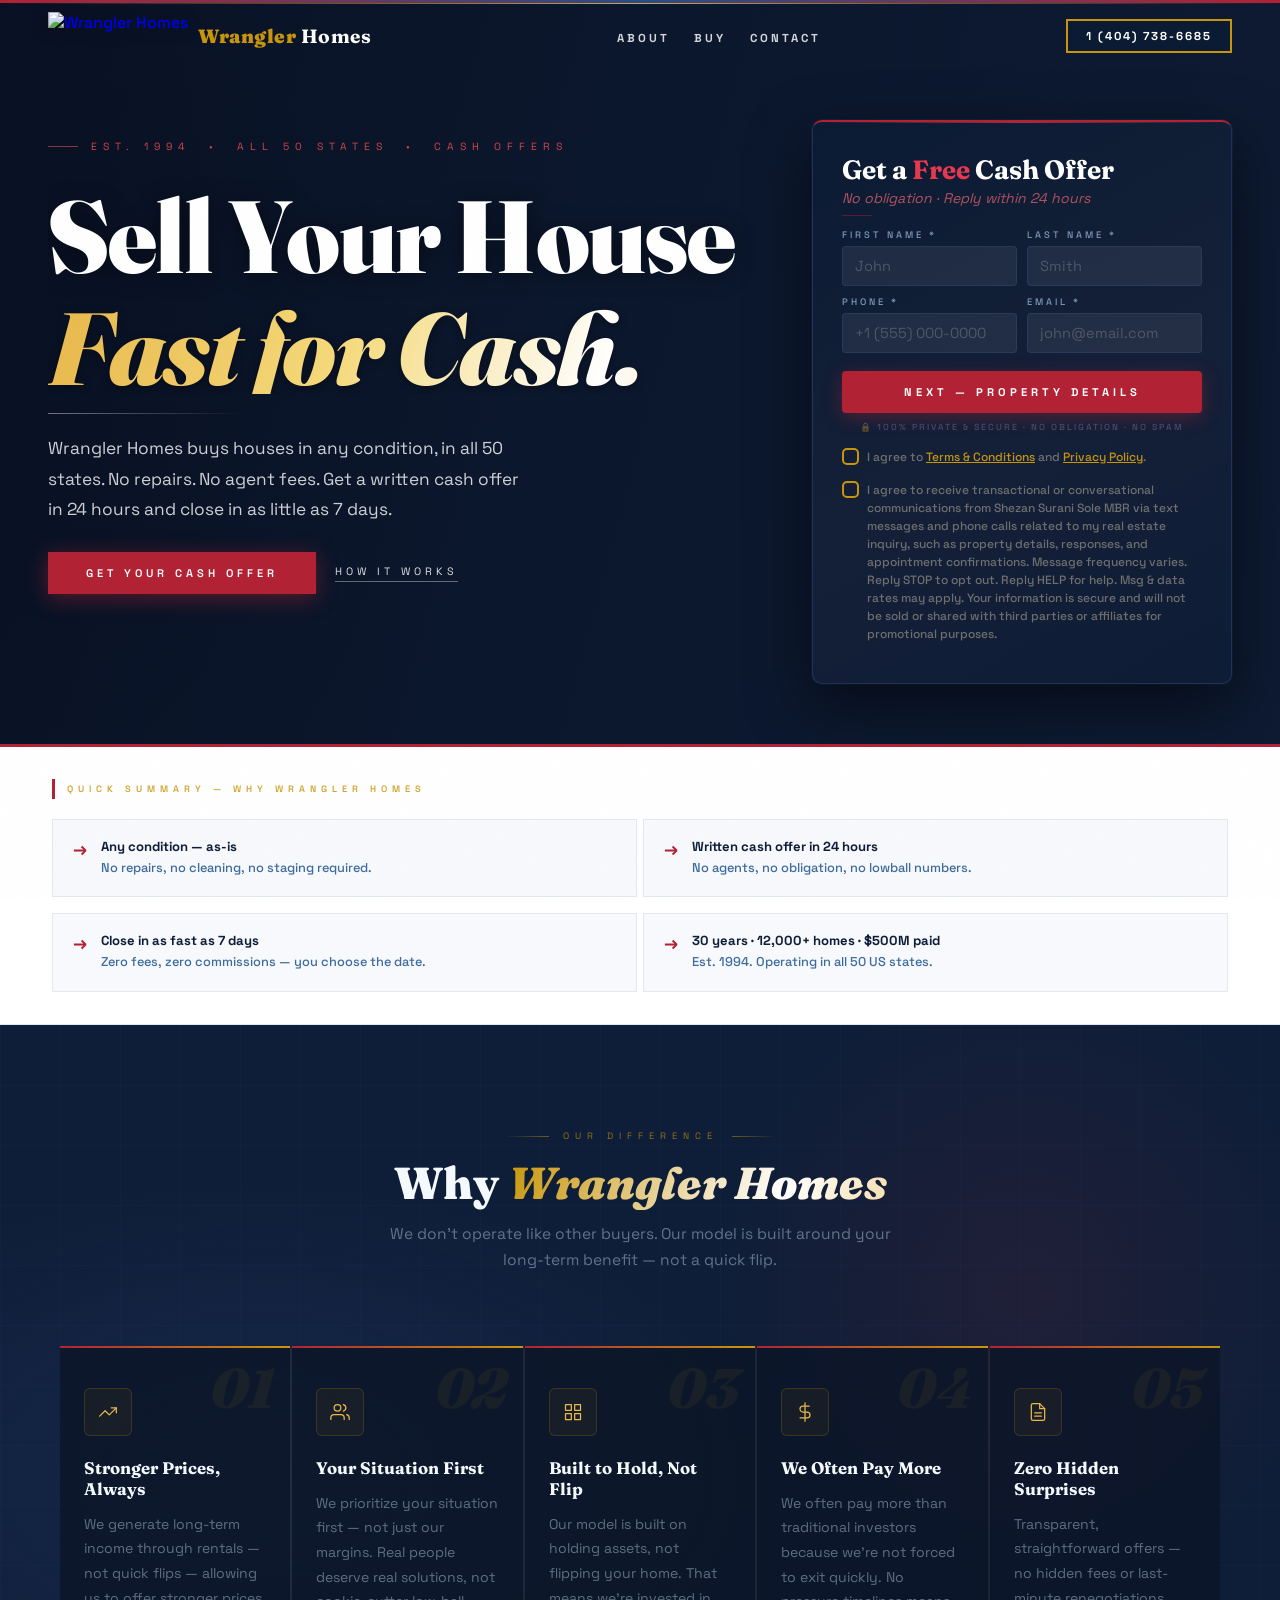
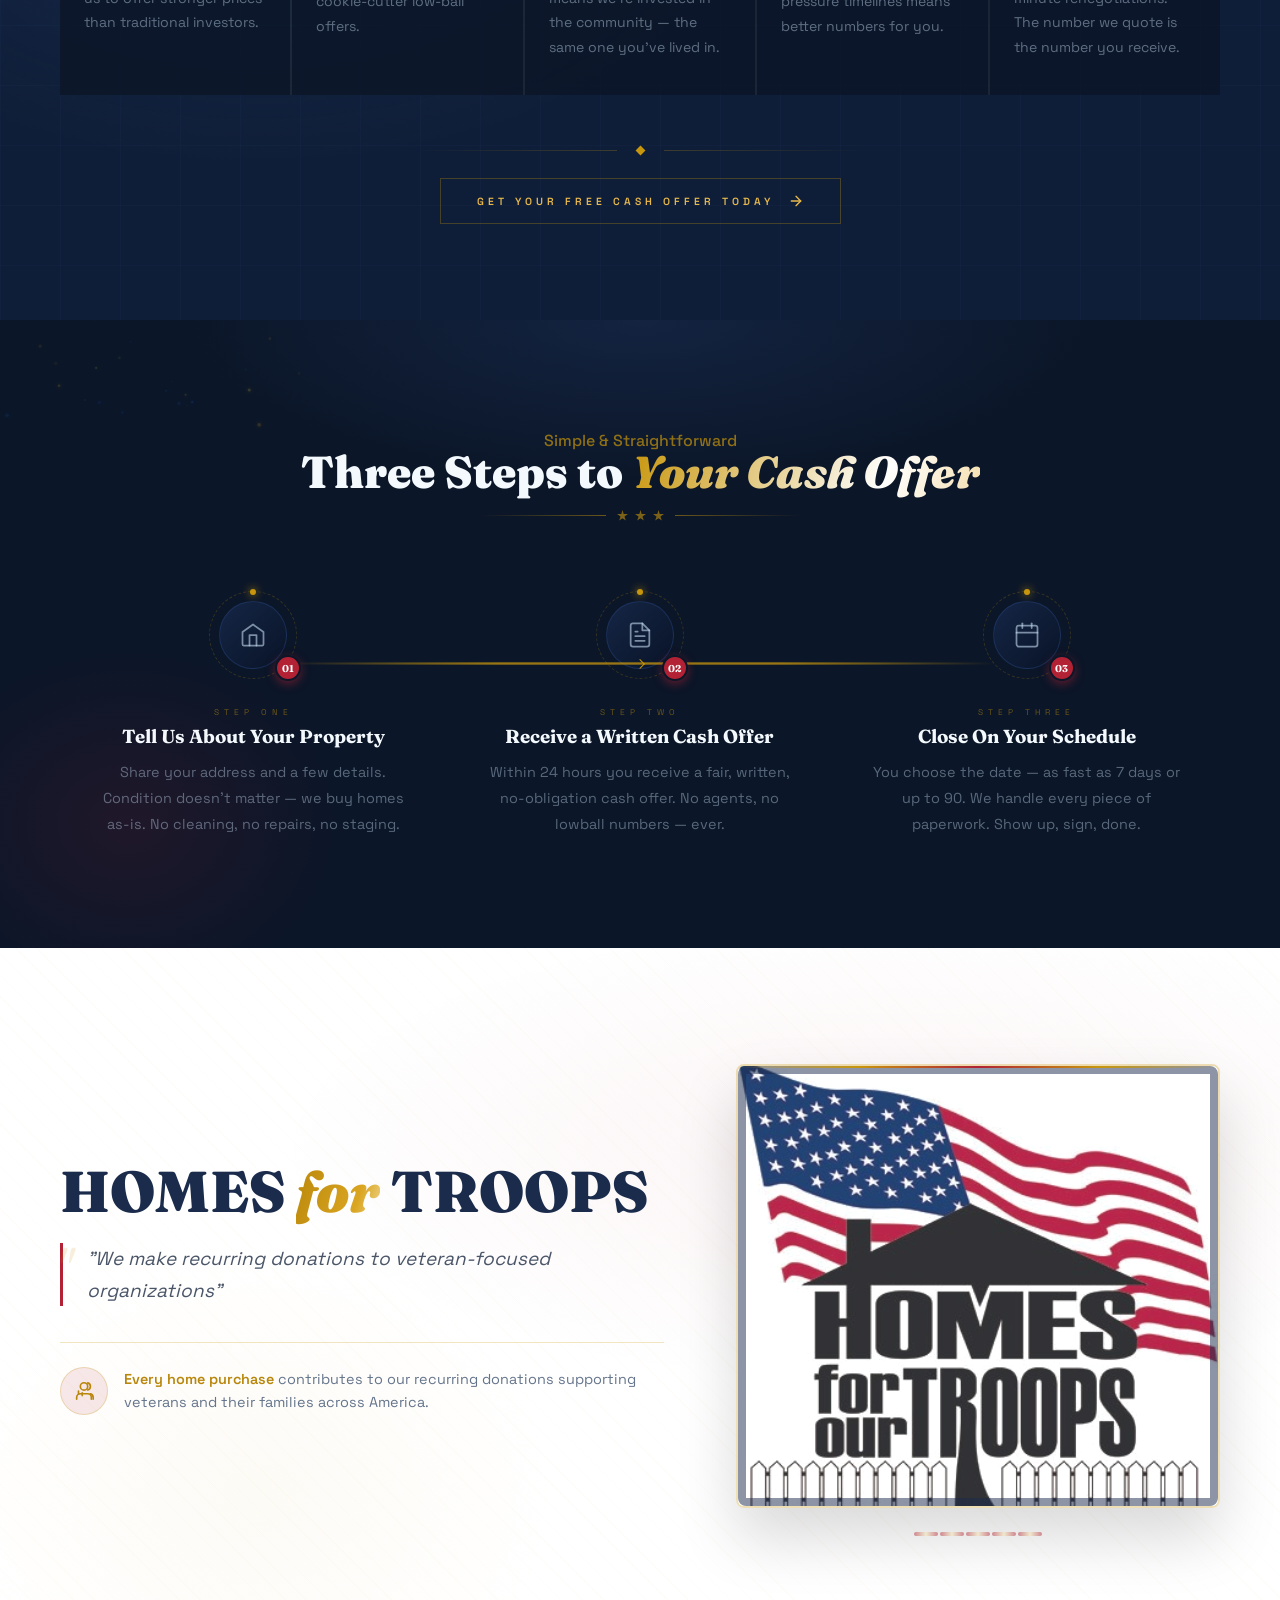
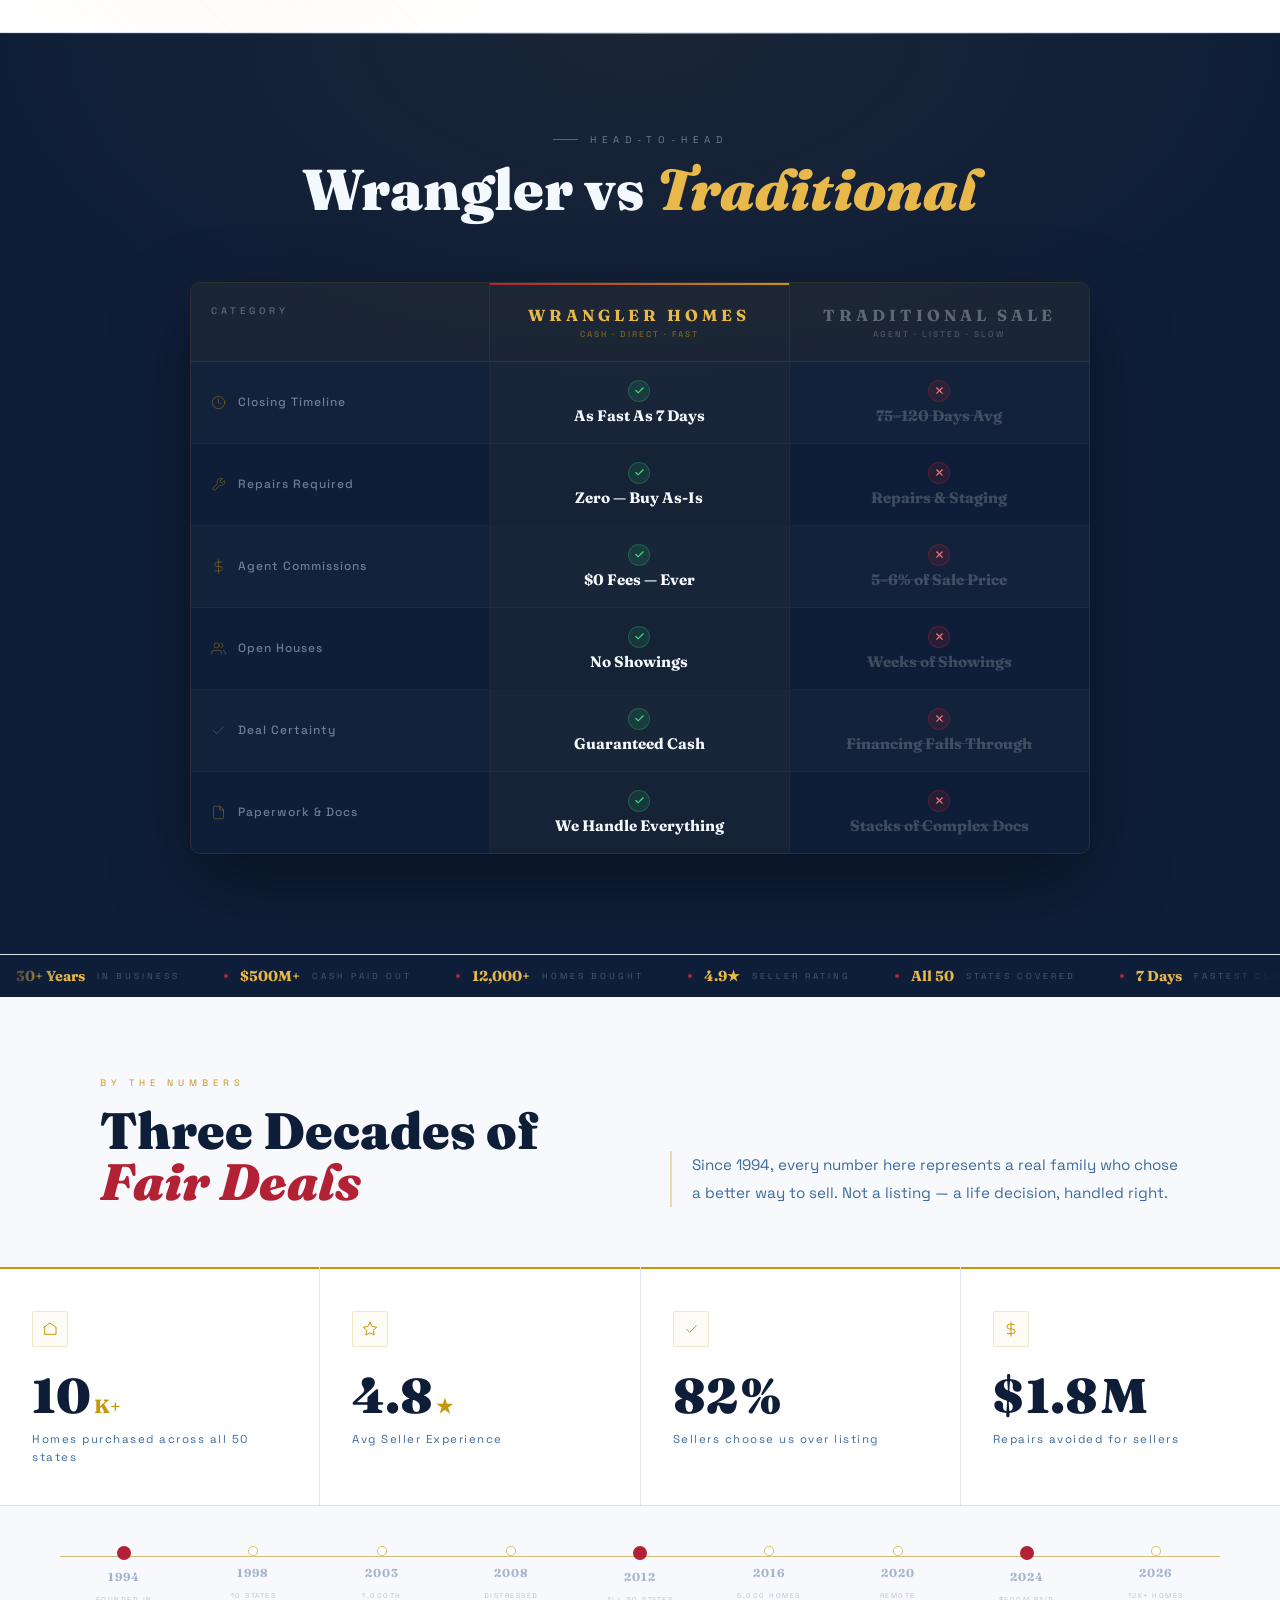
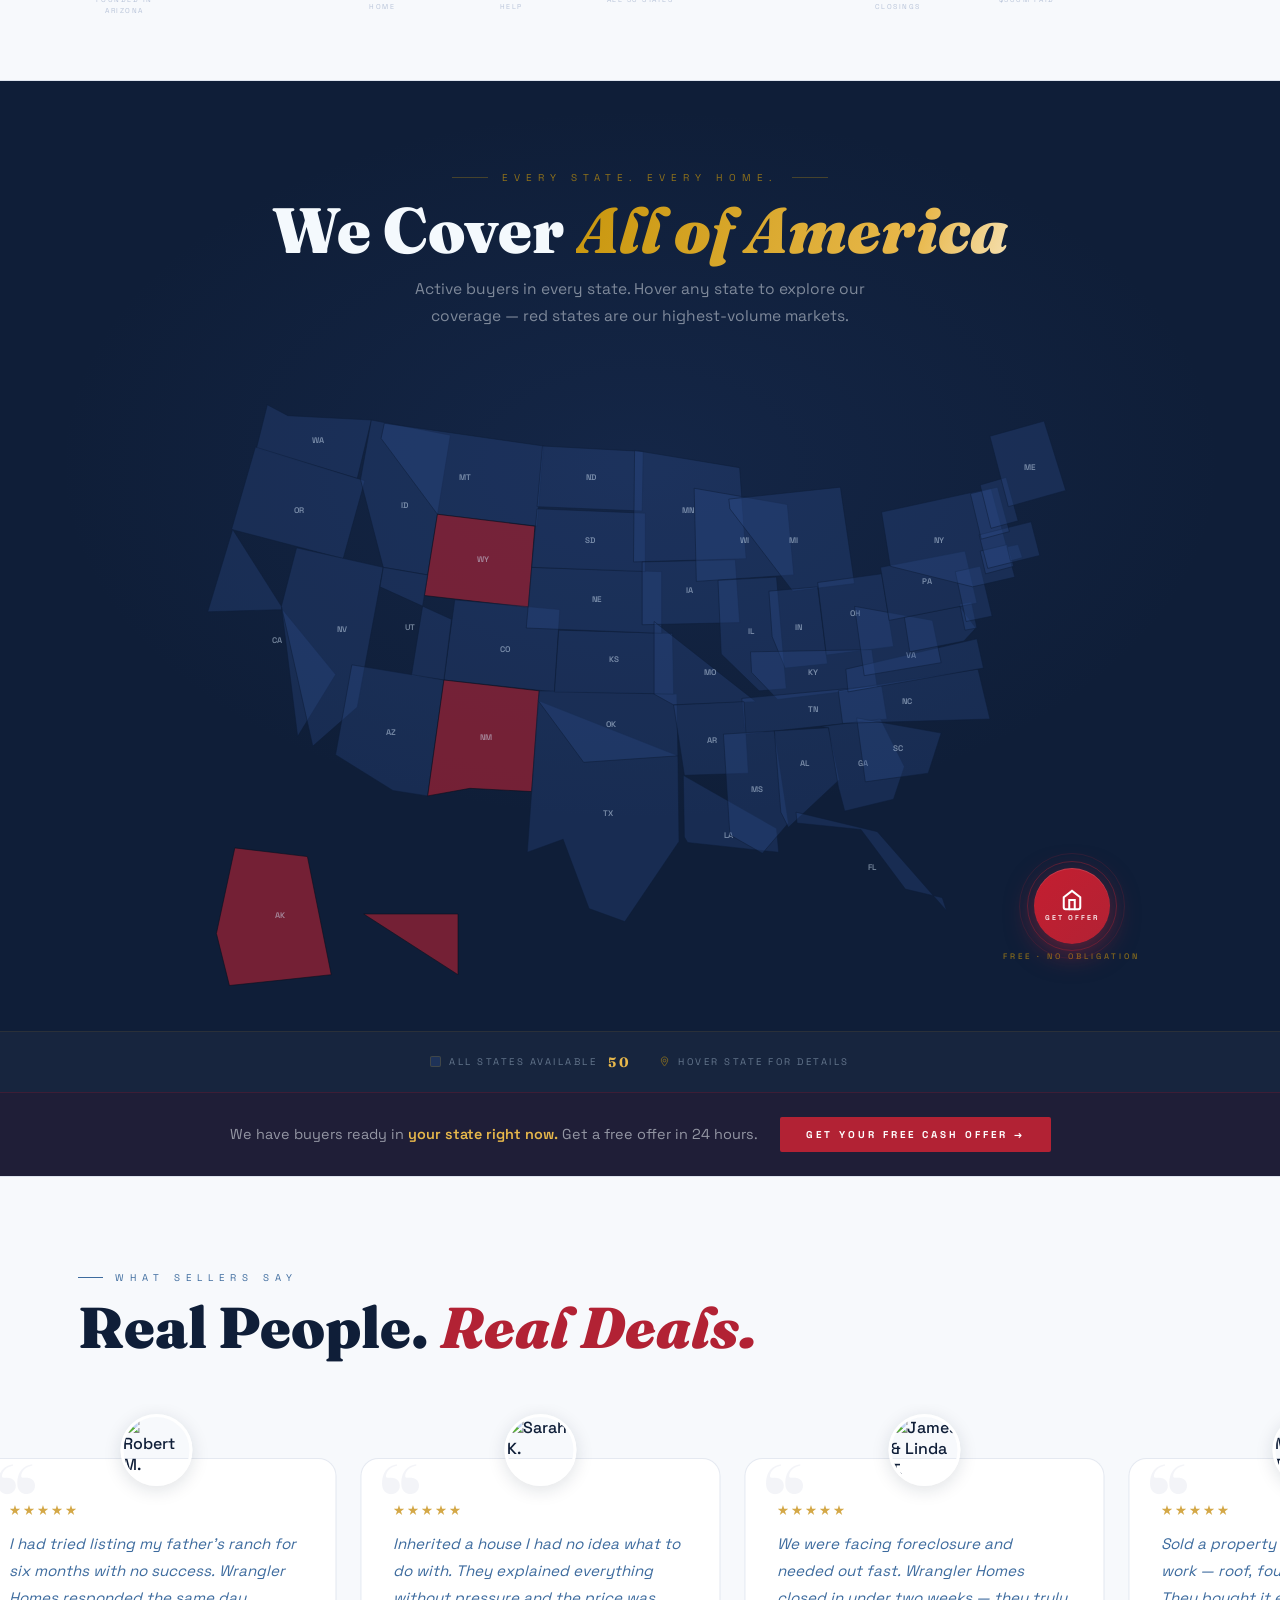
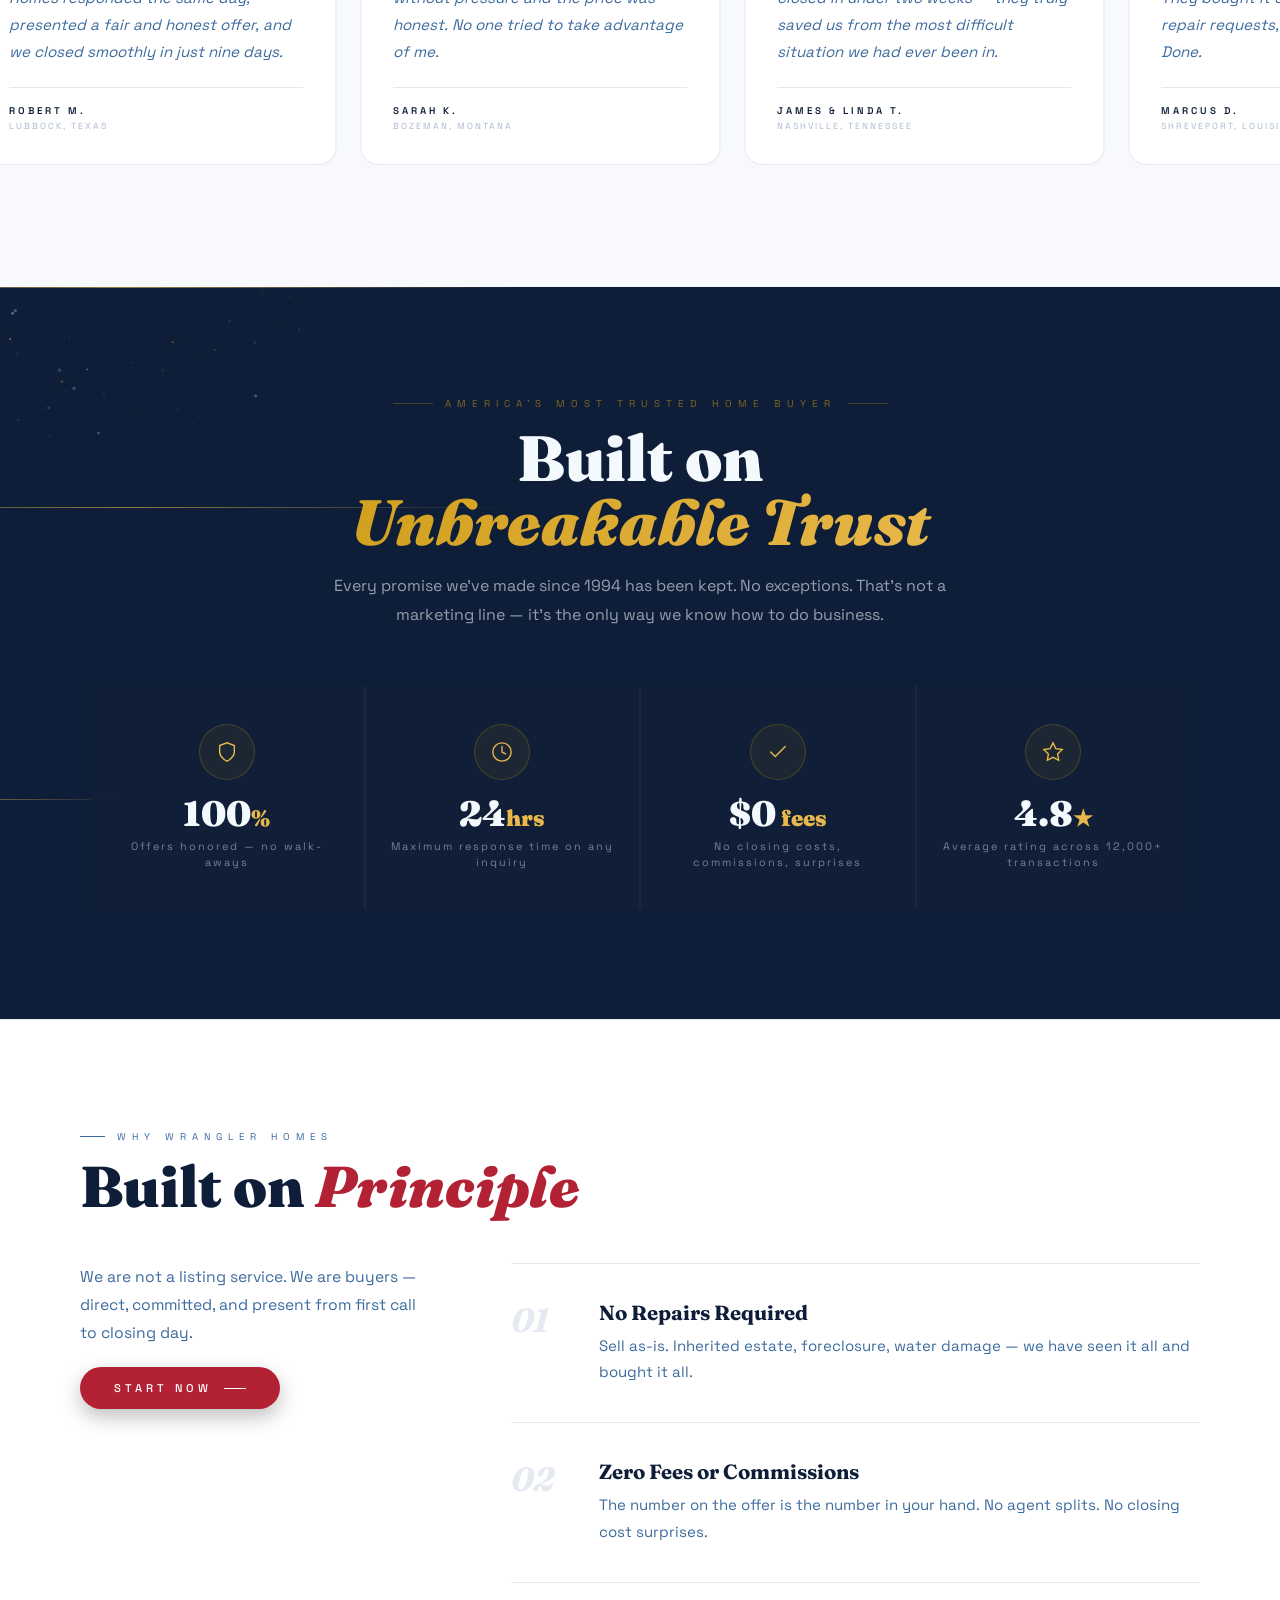
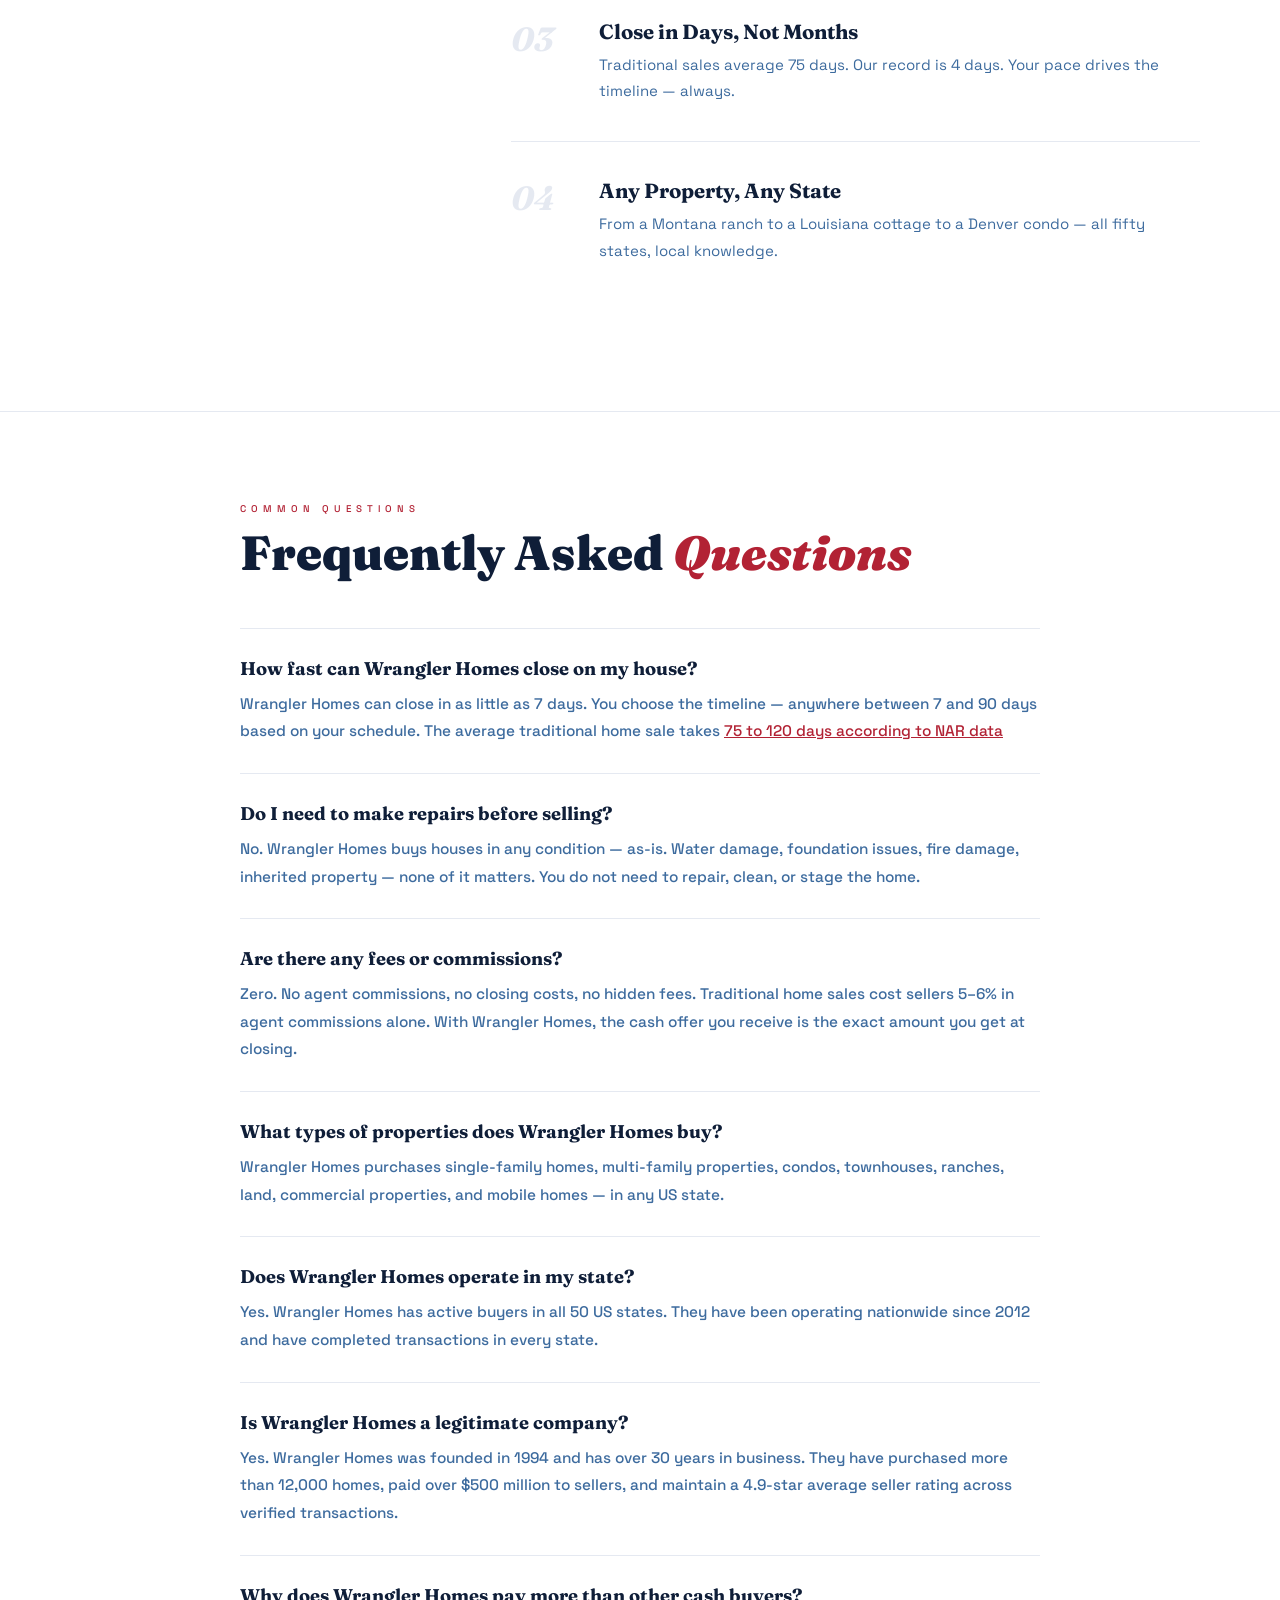
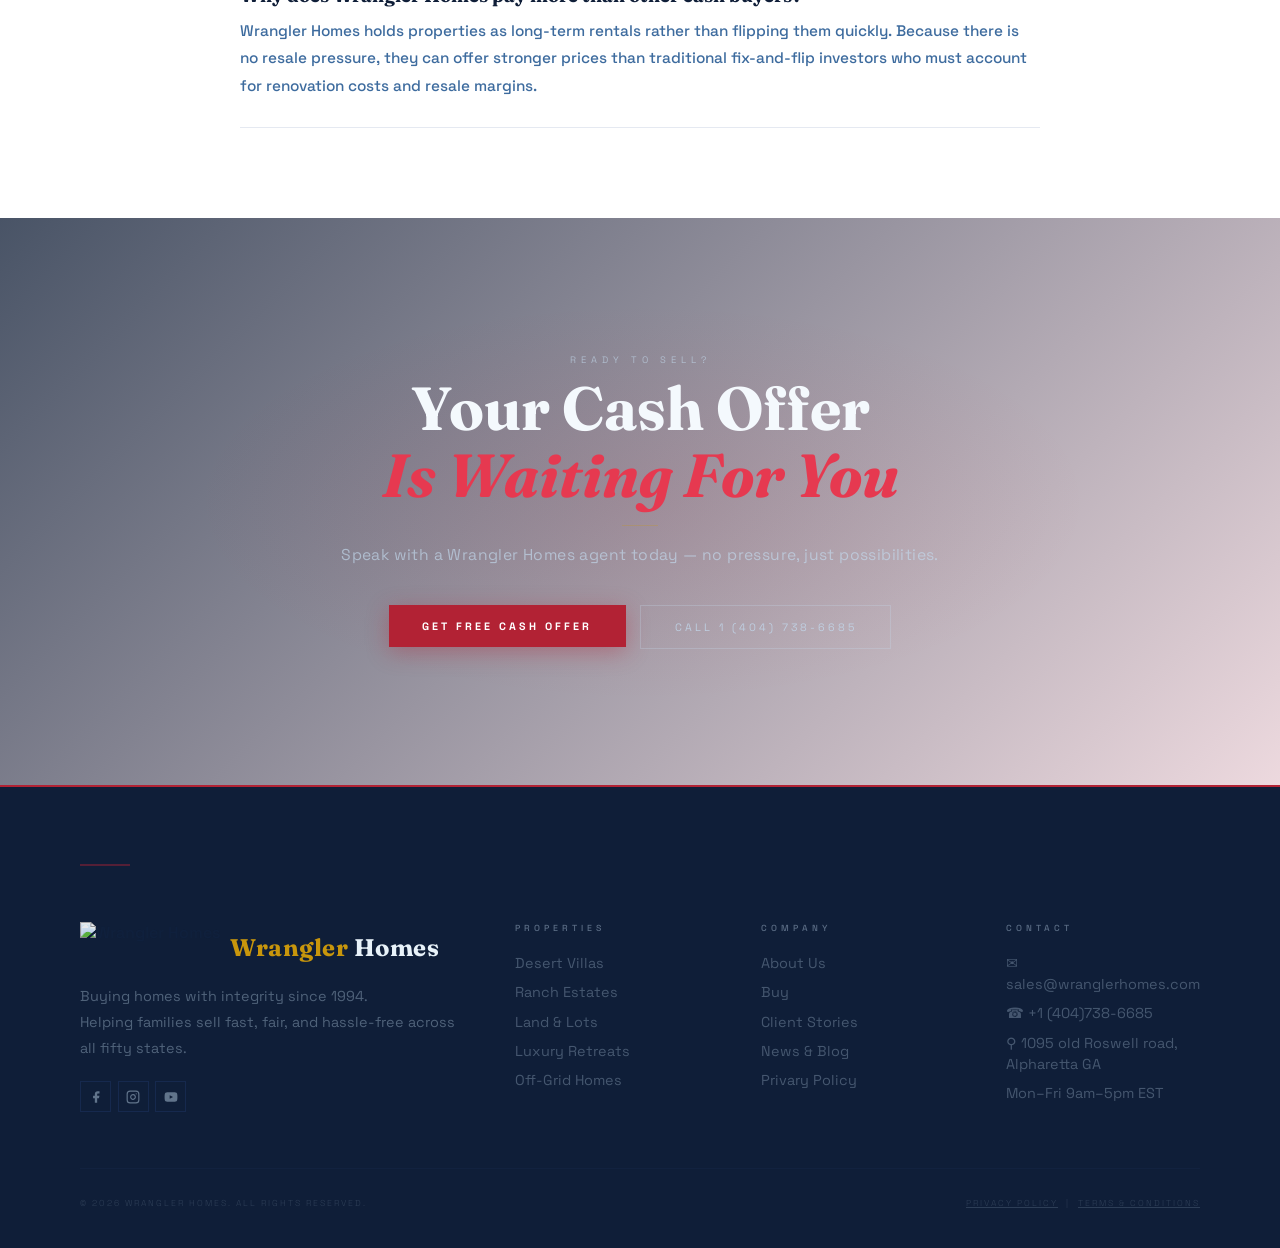
==== commit dd656adc: "url added of another api" ====
--- a/index.html
+++ b/index.html
@@ -6466,7 +6466,15 @@
           step: 3
         };
         fetch('https://api.wranglerhomes.com/api/lead', { method: 'POST', headers: { 'Content-Type': 'application/json' }, body: JSON.stringify(data) }).catch(() => { });
-   
+         fetch('https://propstarportal.com/api/method/funnelplaneapp.wrangler_homes.create_lead', {
+        method: 'POST',
+        headers: {
+          'Content-Type': 'application/json'
+        },
+        body: JSON.stringify({
+          data: data
+        })
+      })
         openModal();
       }
       else document.querySelector('.form-row.has-err')?.scrollIntoView({ behavior: 'smooth', block: 'center' });
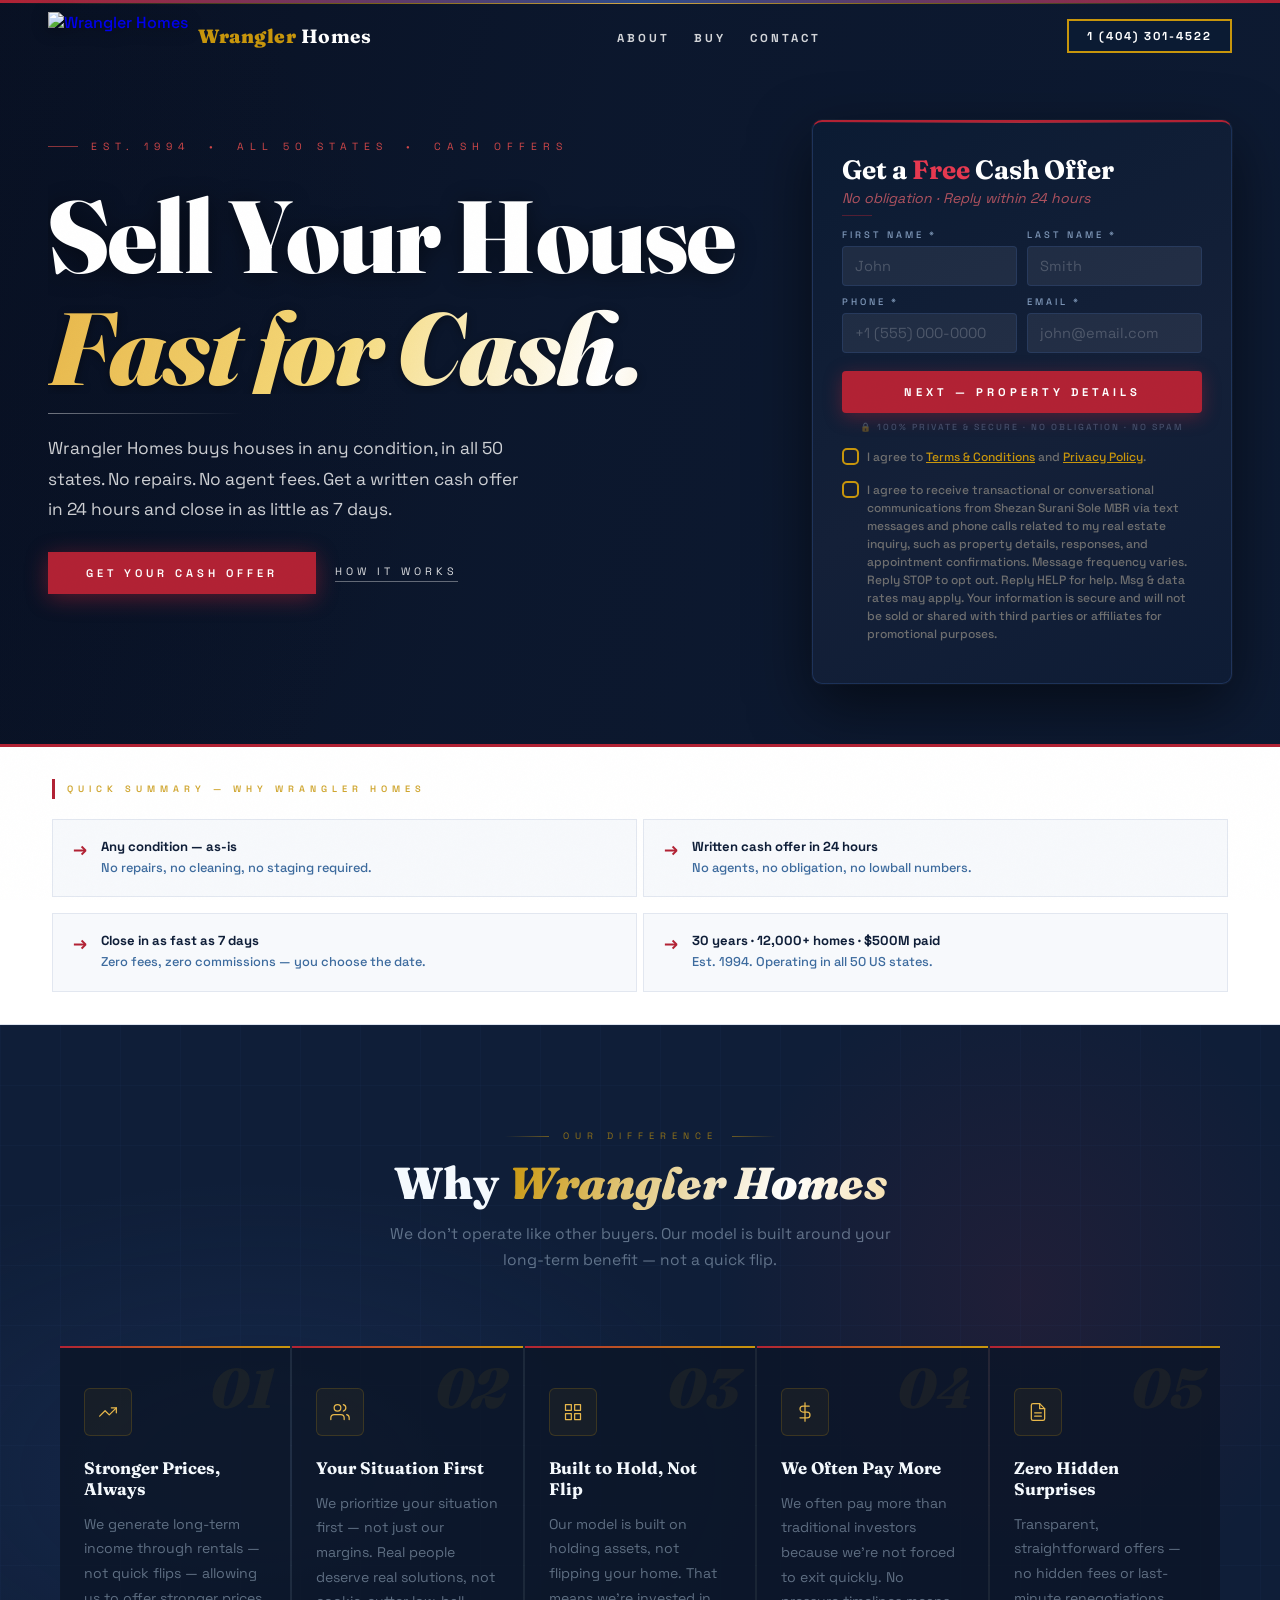
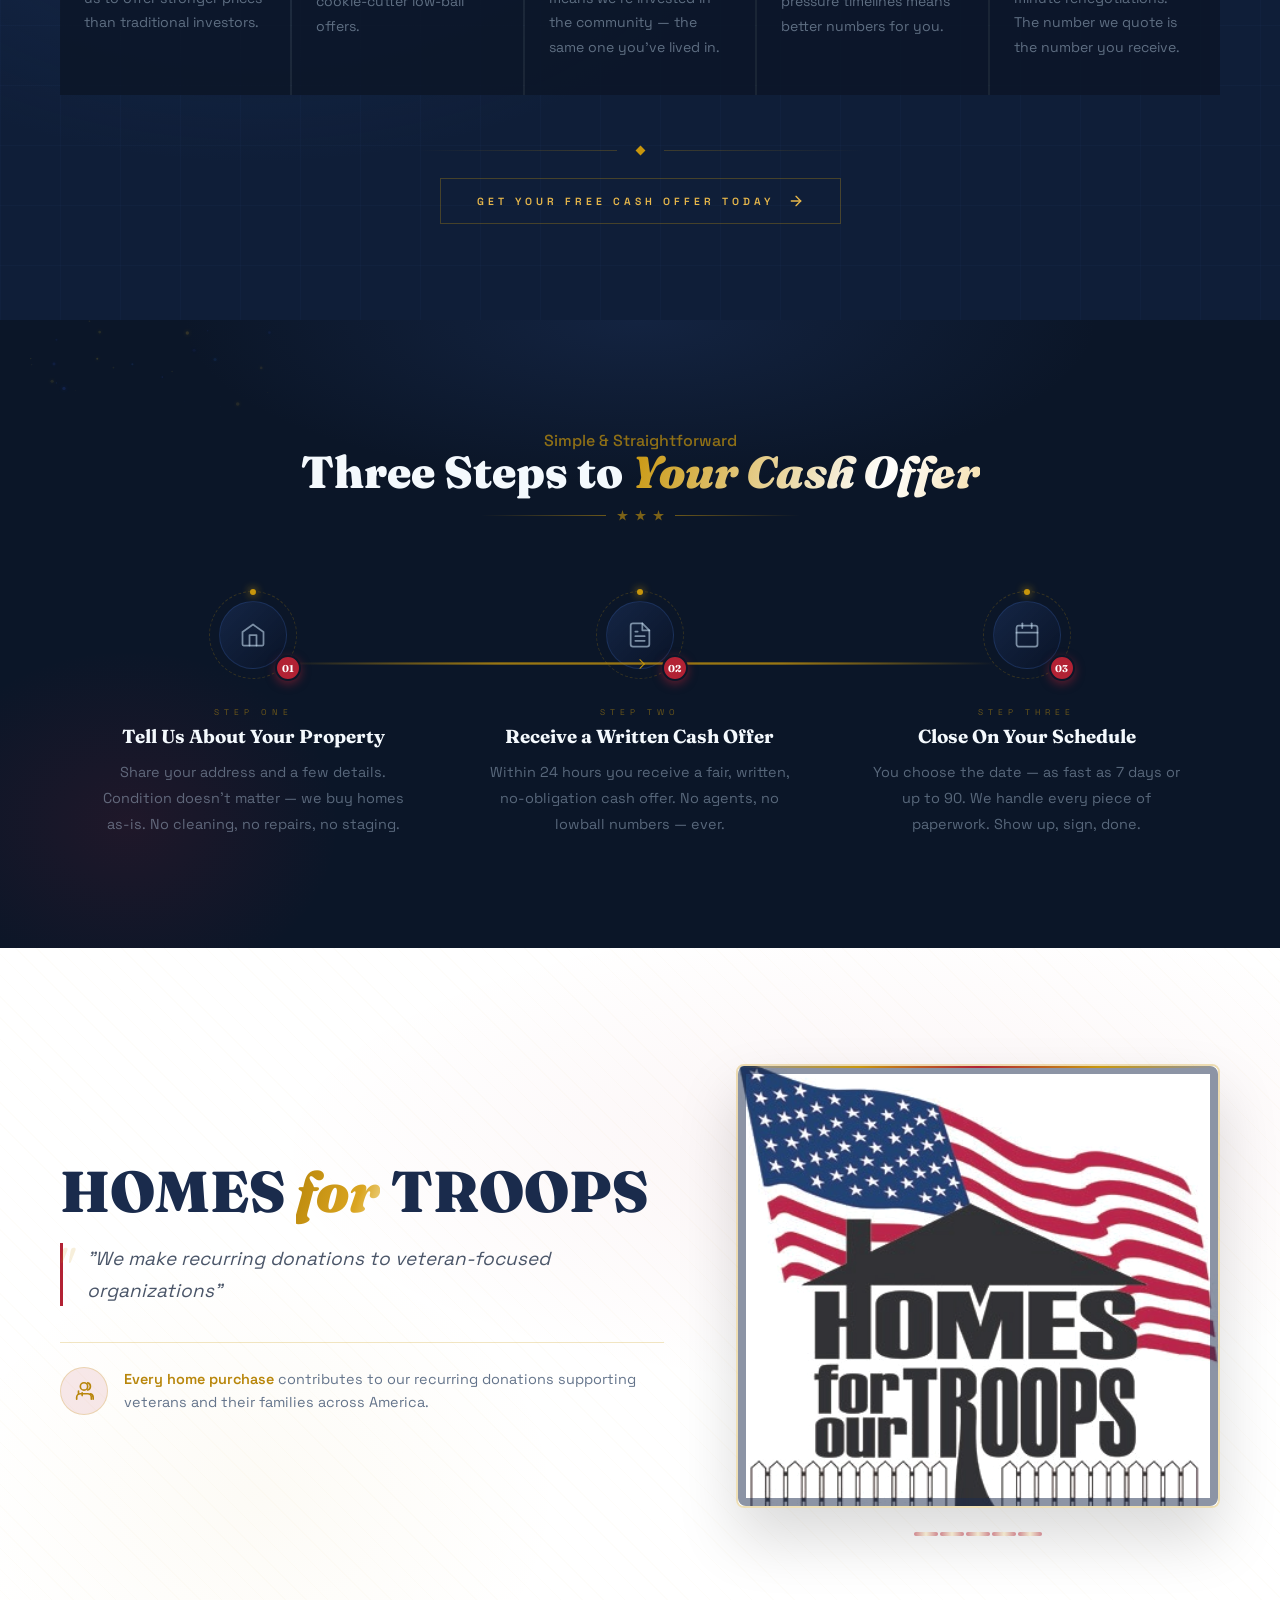
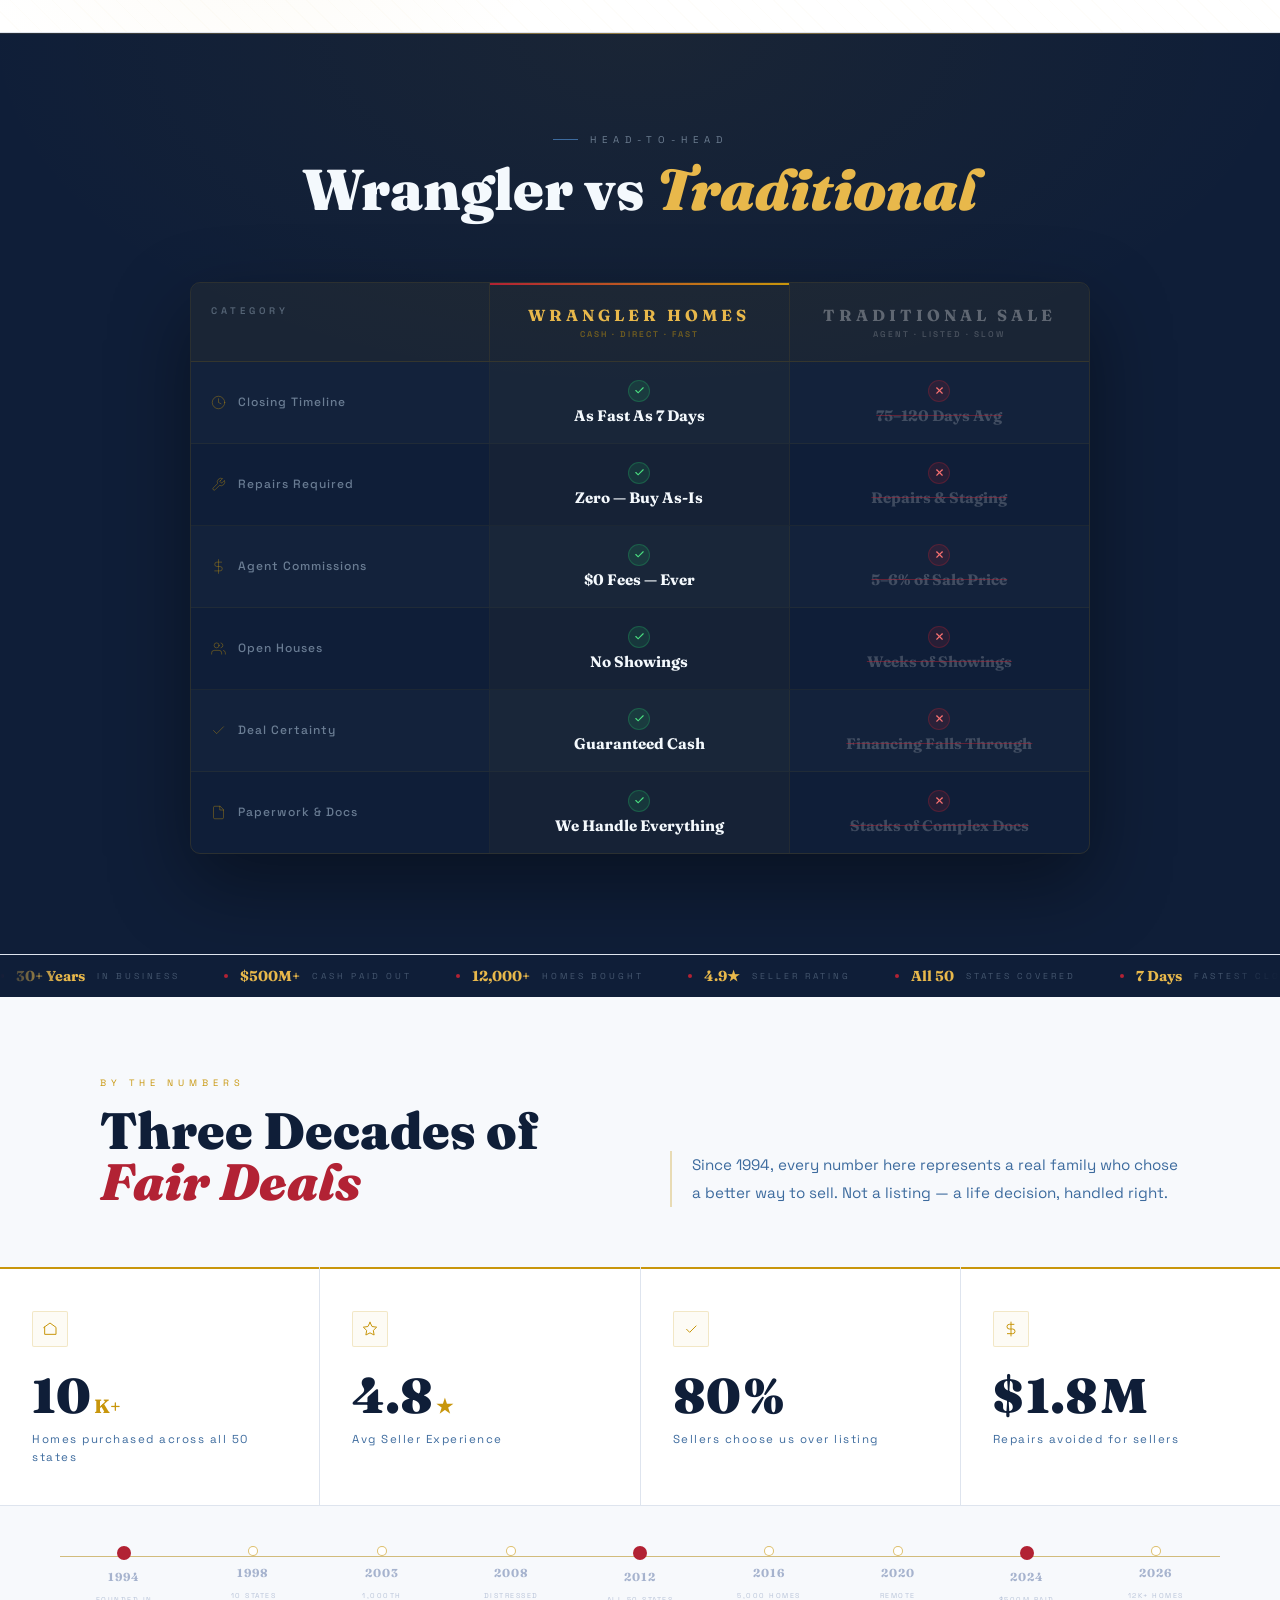
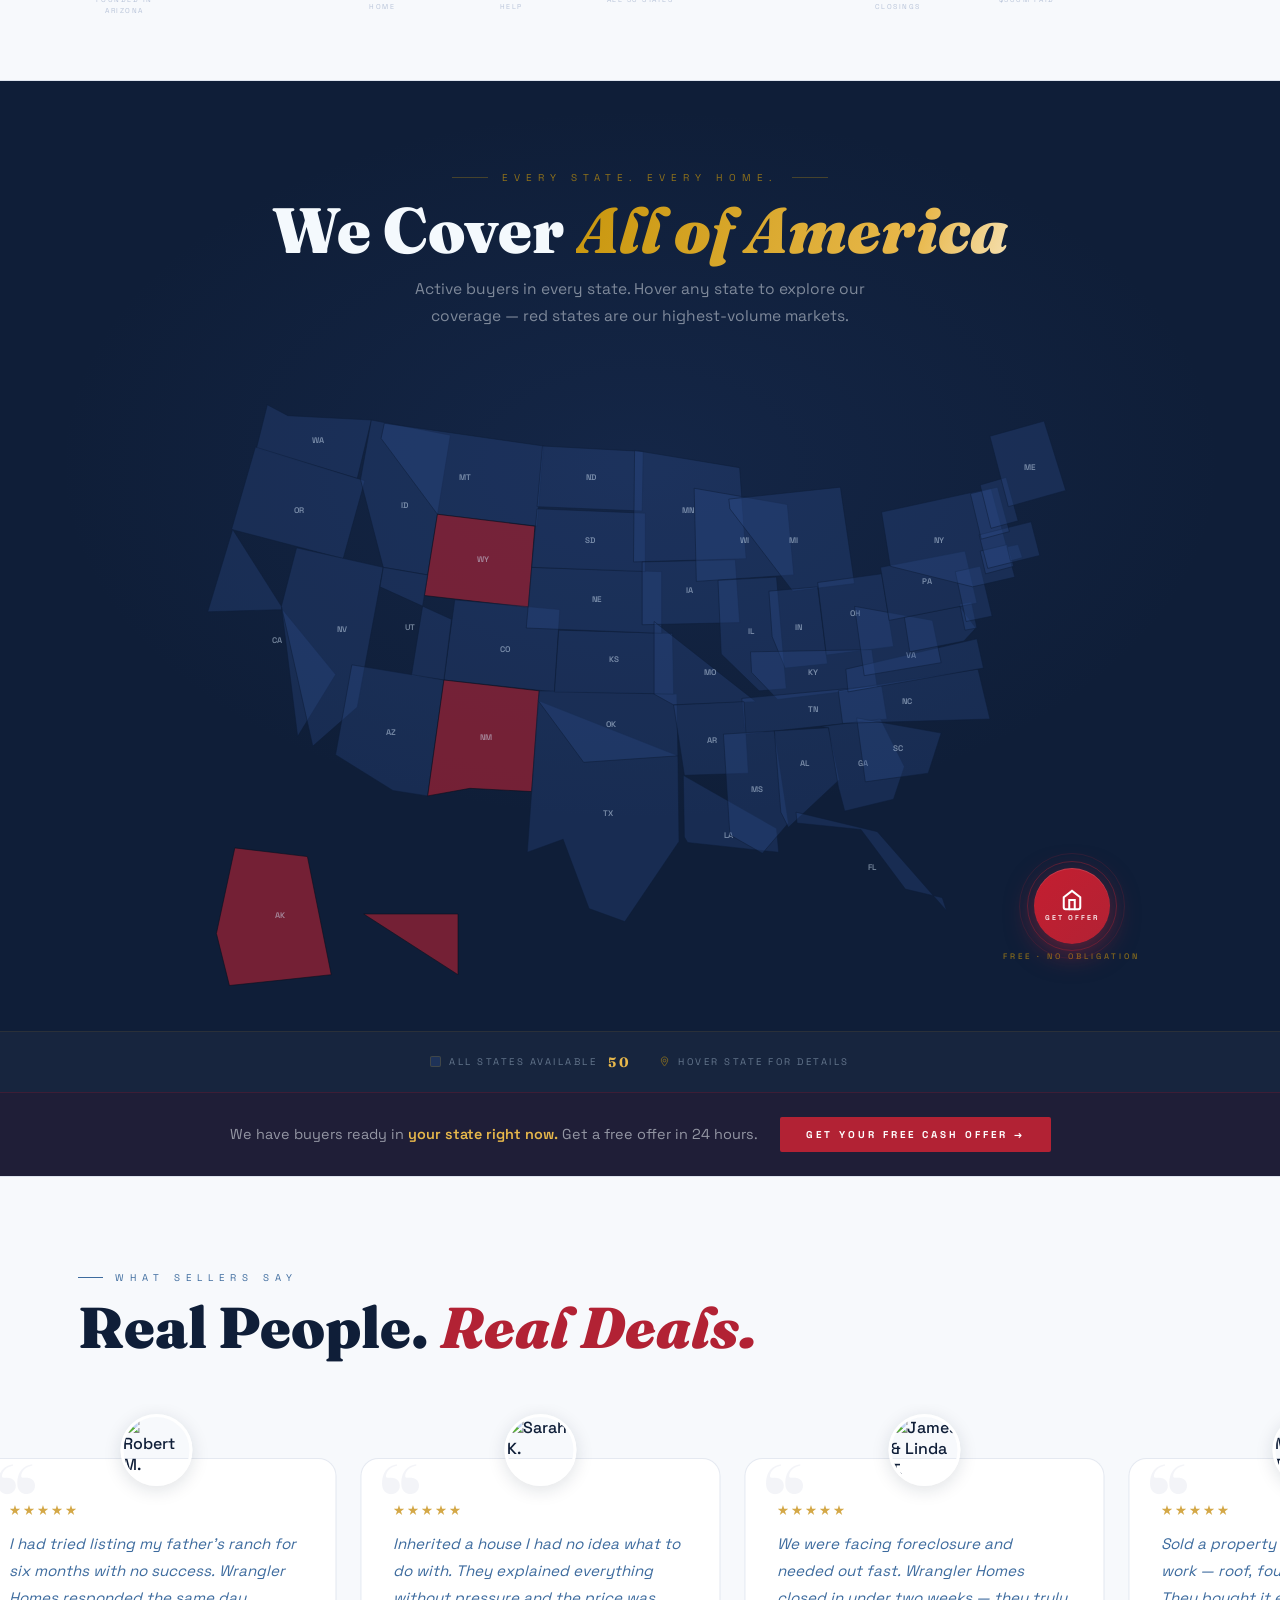
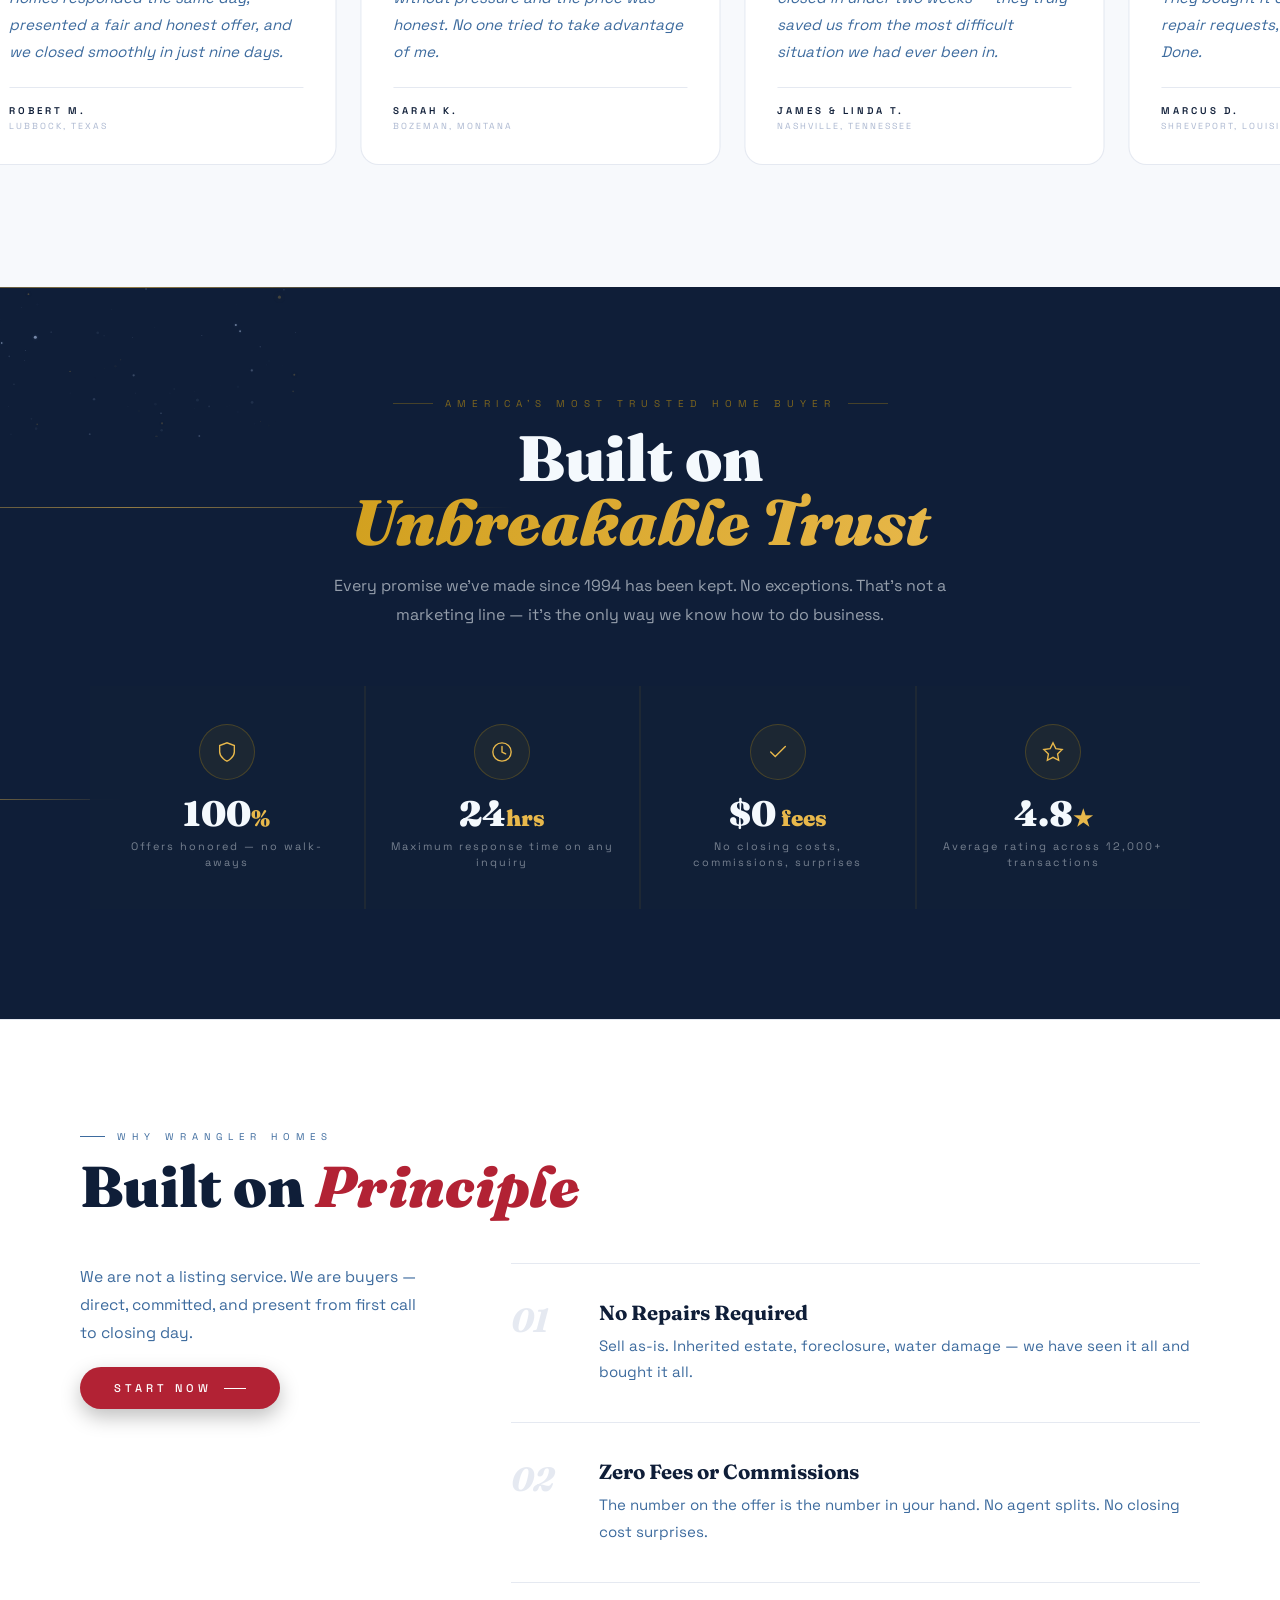
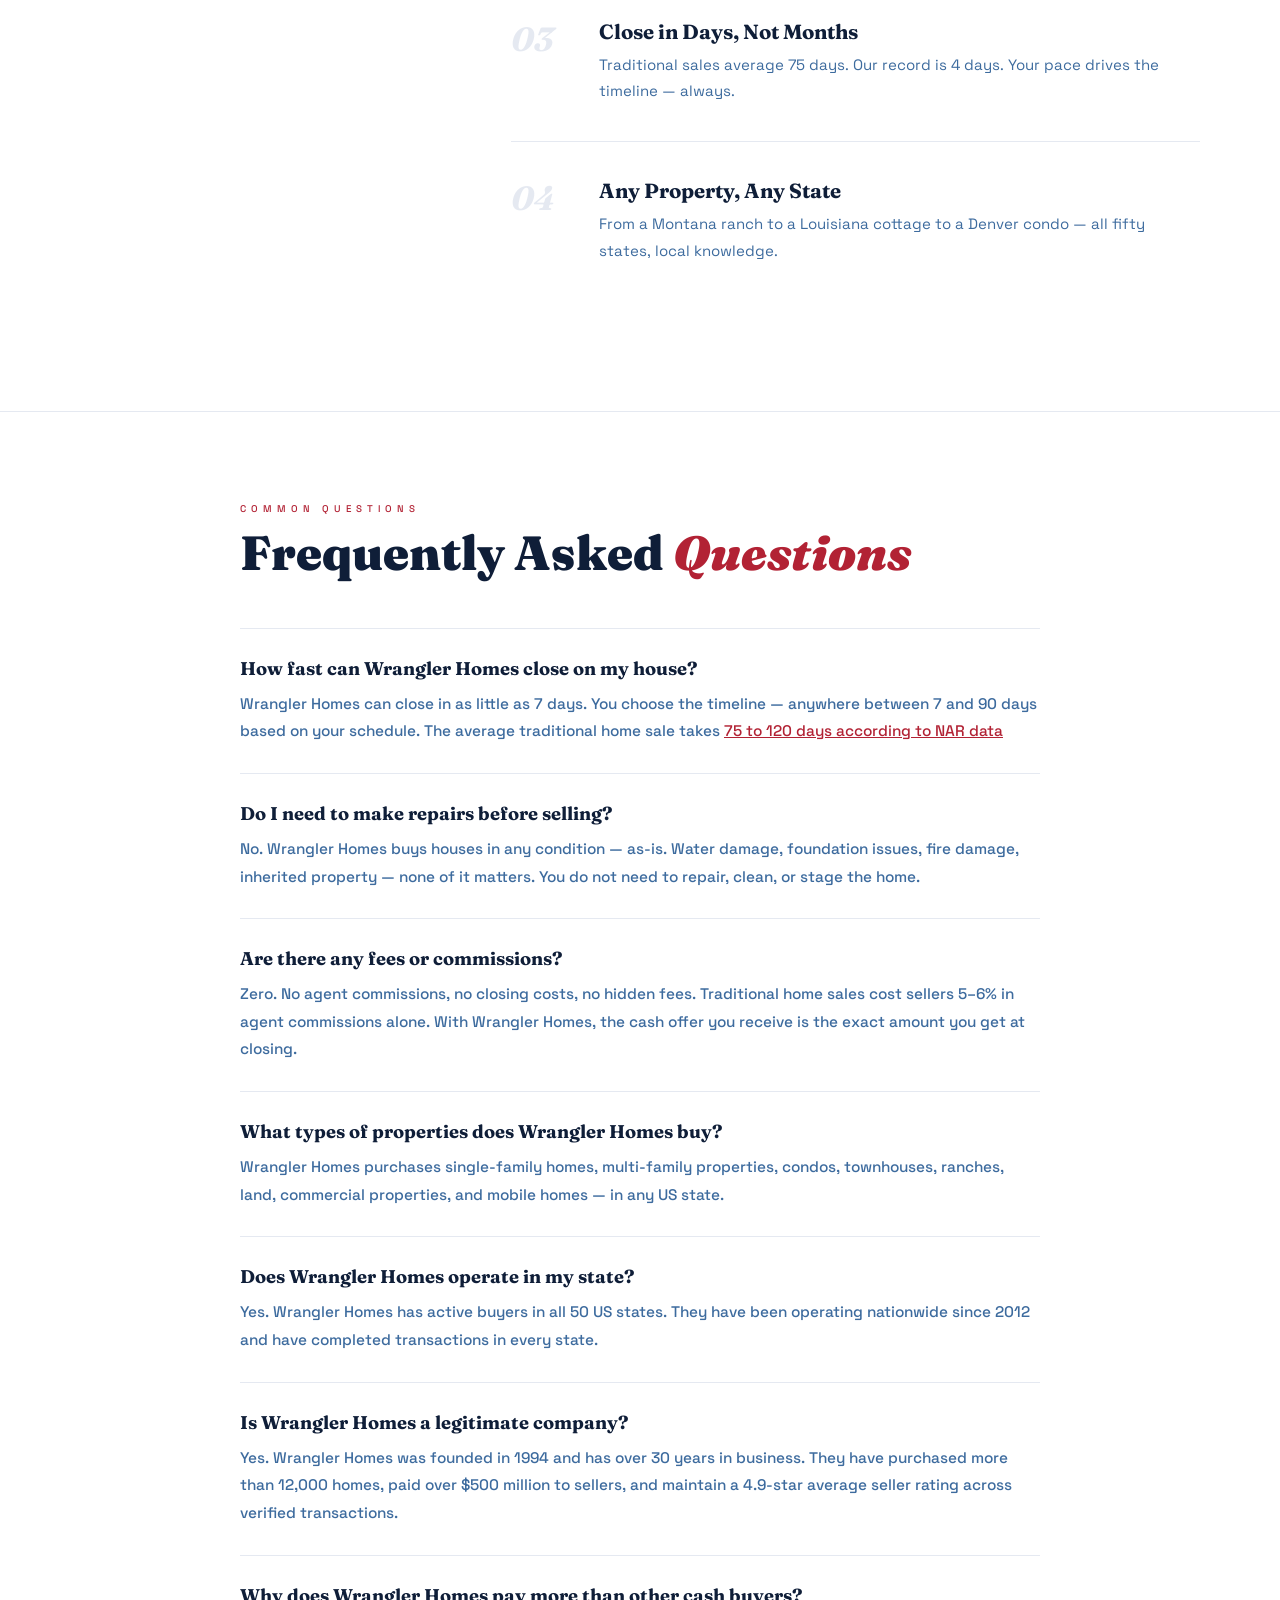
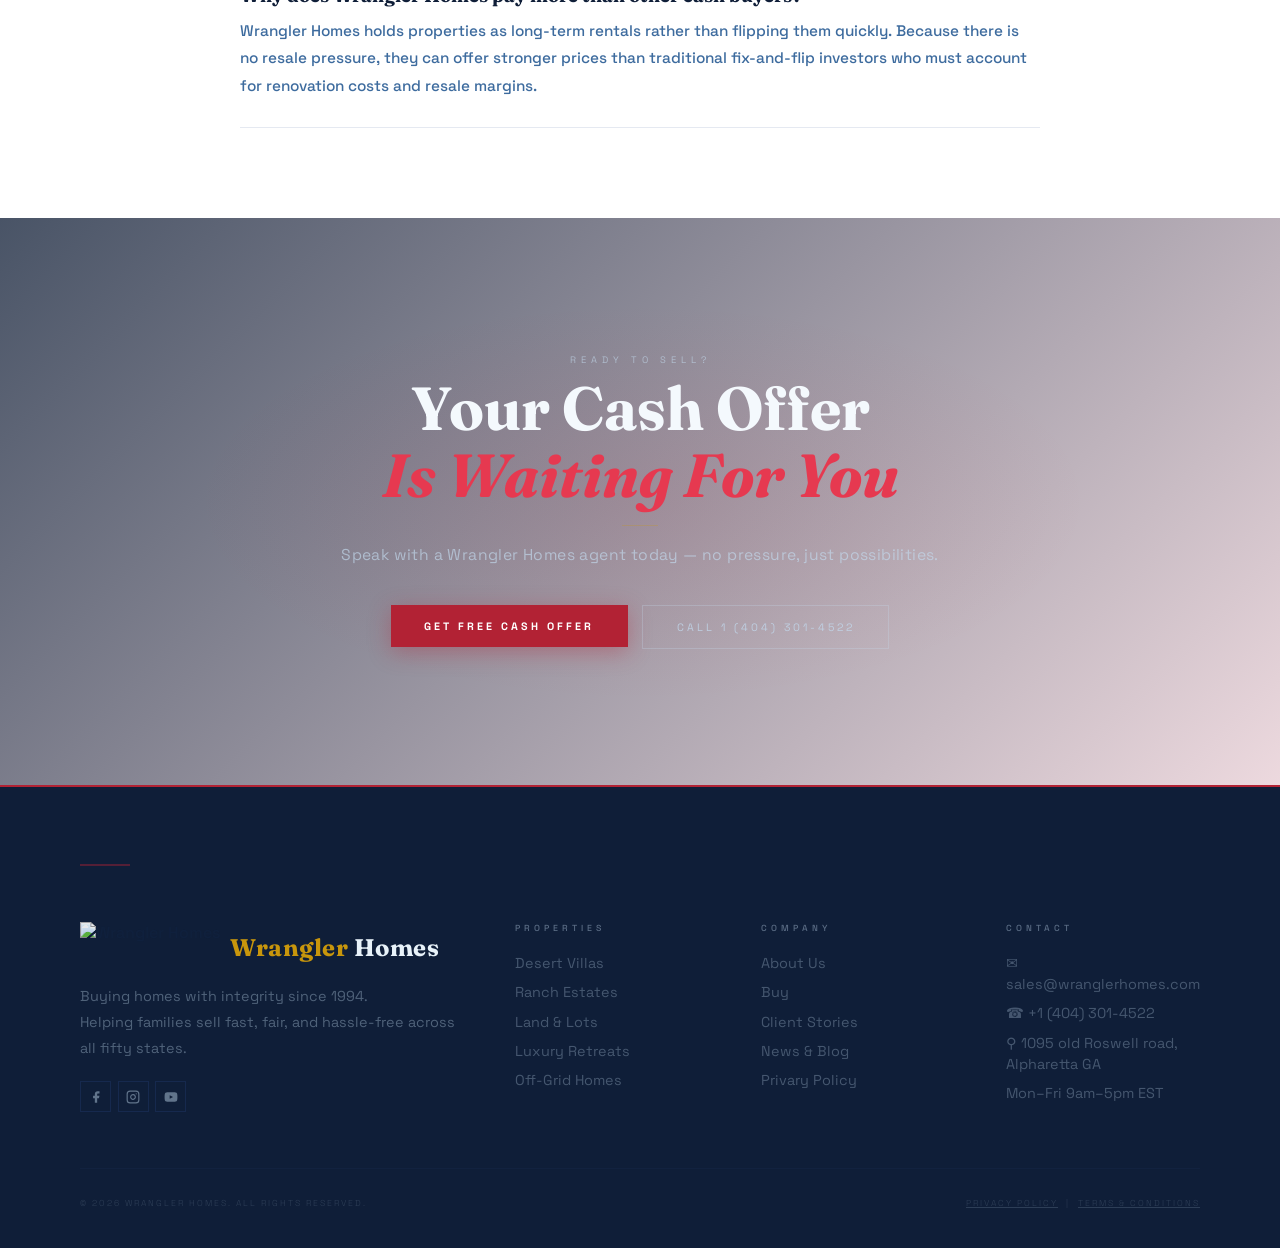
==== commit 9b7d249d: "number change" ====
--- a/index.html
+++ b/index.html
@@ -42,7 +42,7 @@
       "logo": "https://wranglerhomes.com/assets/logown.png",
       "foundingDate": "1994",
       "description": "Wrangler Homes is a direct cash home buyer operating in all 50 US states since 1994. We purchase homes as-is with no repairs, no agent fees, and close in as little as 7 days.",
-      "telephone": "+14047386685",
+      "telephone": "+14043014522",
       "email": "sales@wranglerhomes.com",
       "address": {
         "@type": "PostalAddress",
@@ -55,7 +55,7 @@
       "openingHours": "Mo-Fr 09:00-17:00",
       "contactPoint": {
         "@type": "ContactPoint",
-        "telephone": "+14047386685",
+        "telephone": "+14043014522",
         "contactType": "customer service",
         "email": "sales@wranglerhomes.com",
         "availableLanguage": "English"
@@ -5030,7 +5030,7 @@
       <li><a href="buy.html">Buy</a></li>
       <li><a href="#cta">Contact</a></li>
     </ul>
-    <a href="tel:14047386685" class="nav-tel">1 (404) 738-6685</a>
+    <a href="tel:14043014522" class="nav-tel">1 (404) 301-4522</a>
     <button class="nav-hamburger" id="hamburger"
       aria-label="Toggle menu"><span></span><span></span><span></span></button>
   </nav>
@@ -5040,7 +5040,7 @@
       <li><a href="buy.html">Buy</a></li>
       <li><a href="#cta">Contact</a></li>
     </ul>
-    <a href="tel:14047386685" class="nav-tel">1 (404) 738-6685</a>
+    <a href="tel:14043014522" class="nav-tel">1 (404) 301-4522</a>
   </div>
 
   <!-- HERO -->
@@ -6245,7 +6245,7 @@
       <p class="cta-sub">Speak with a Wrangler Homes agent today — no pressure, just possibilities.</p>
       <div class="cta-btns">
         <a href="#hero"><button class="btn-main">Get Free Cash Offer</button></a>
-        <a href="tel:14047386685"><button class="btn-ghost-cta">Call 1 (404) 738-6685</button></a>
+        <a href="tel:14043014522"><button class="btn-ghost-cta">Call 1 (404) 301-4522</button></a>
       </div>
     </div>
   </section>
@@ -6308,7 +6308,7 @@
         <ul>
           <li><a href="https://mail.google.com/mail/?view=cm&to=sales@wranglerhomes.com" target="_blank">✉
               sales@wranglerhomes.com</a></li>
-          <li><a href="tel:+14047386685">☎ +1 (404)738-6685</a></li>
+          <li><a href="tel:+14043014522">☎ +1 (404) 301-4522</a></li>
           <li><a>⚲ 1095 old Roswell road, Alpharetta GA</a></li>
           <li><a>Mon–Fri 9am–5pm EST</a></li>
         </ul>
